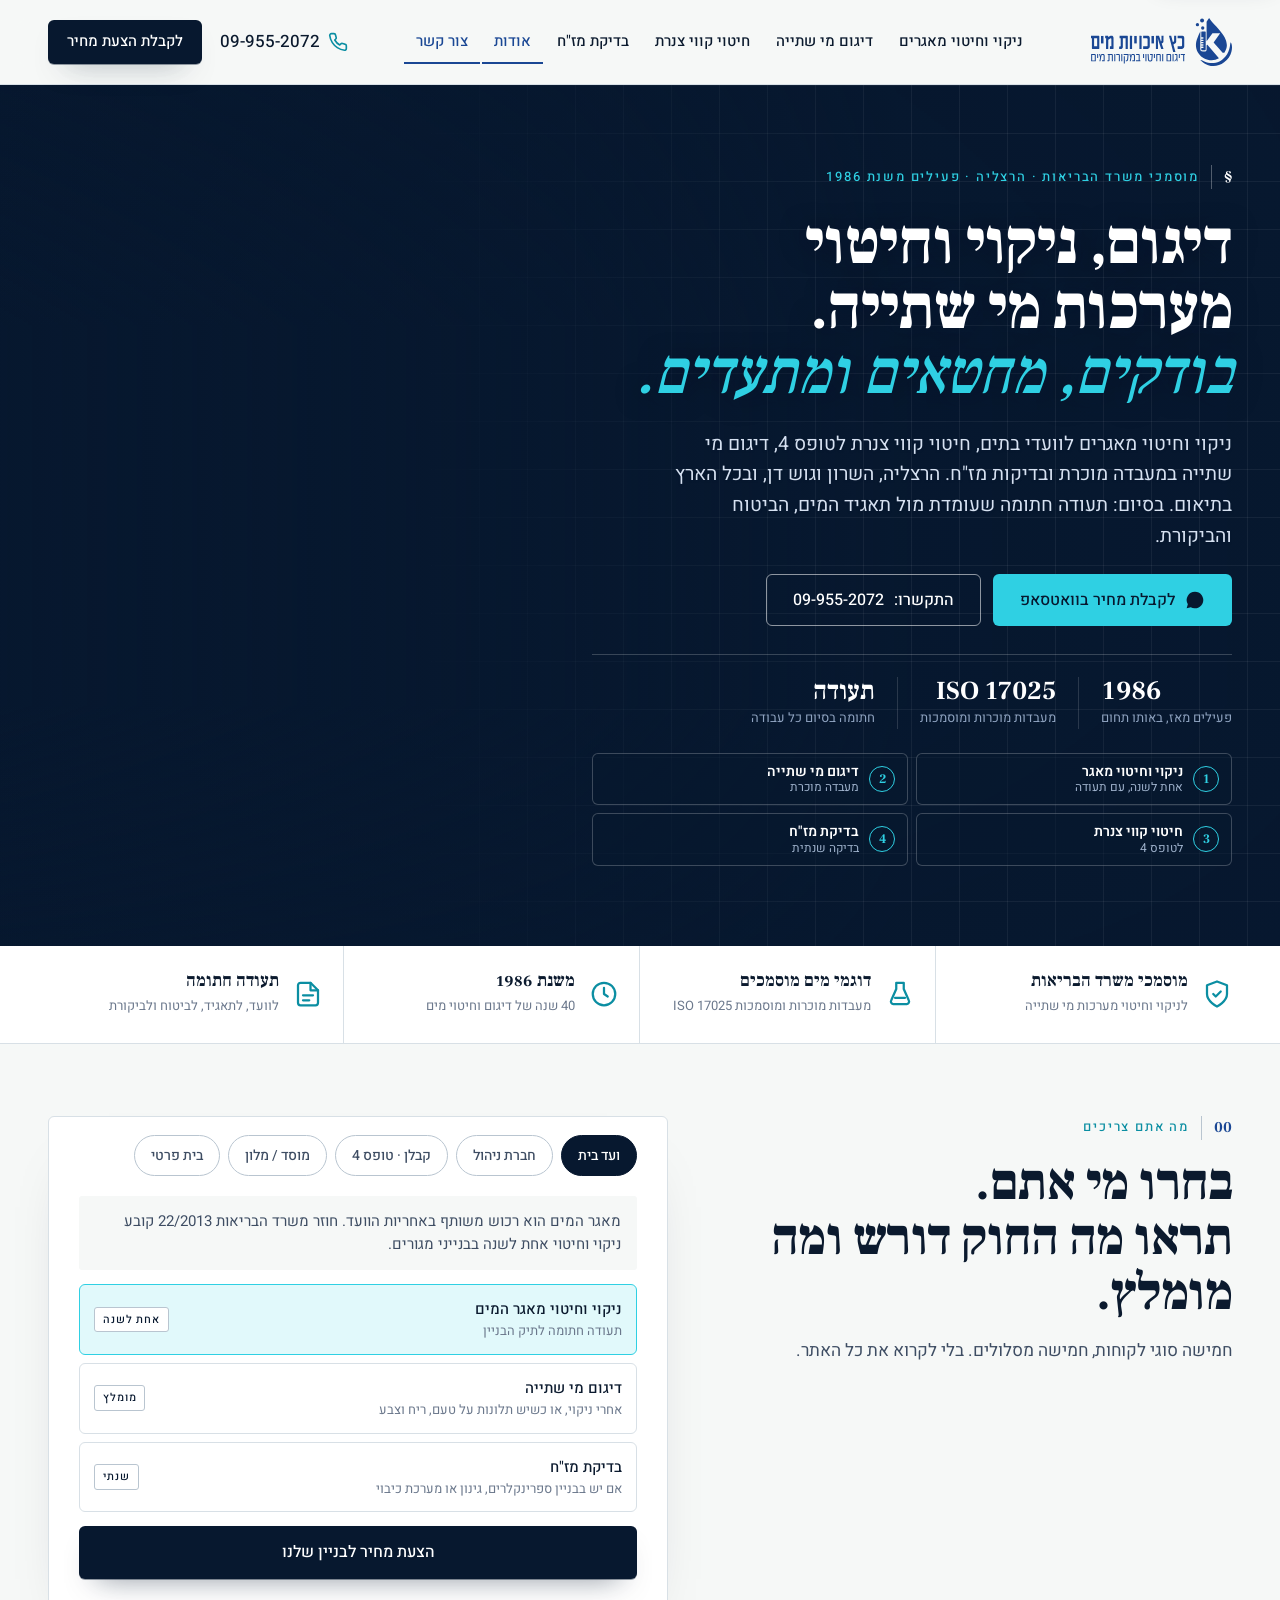
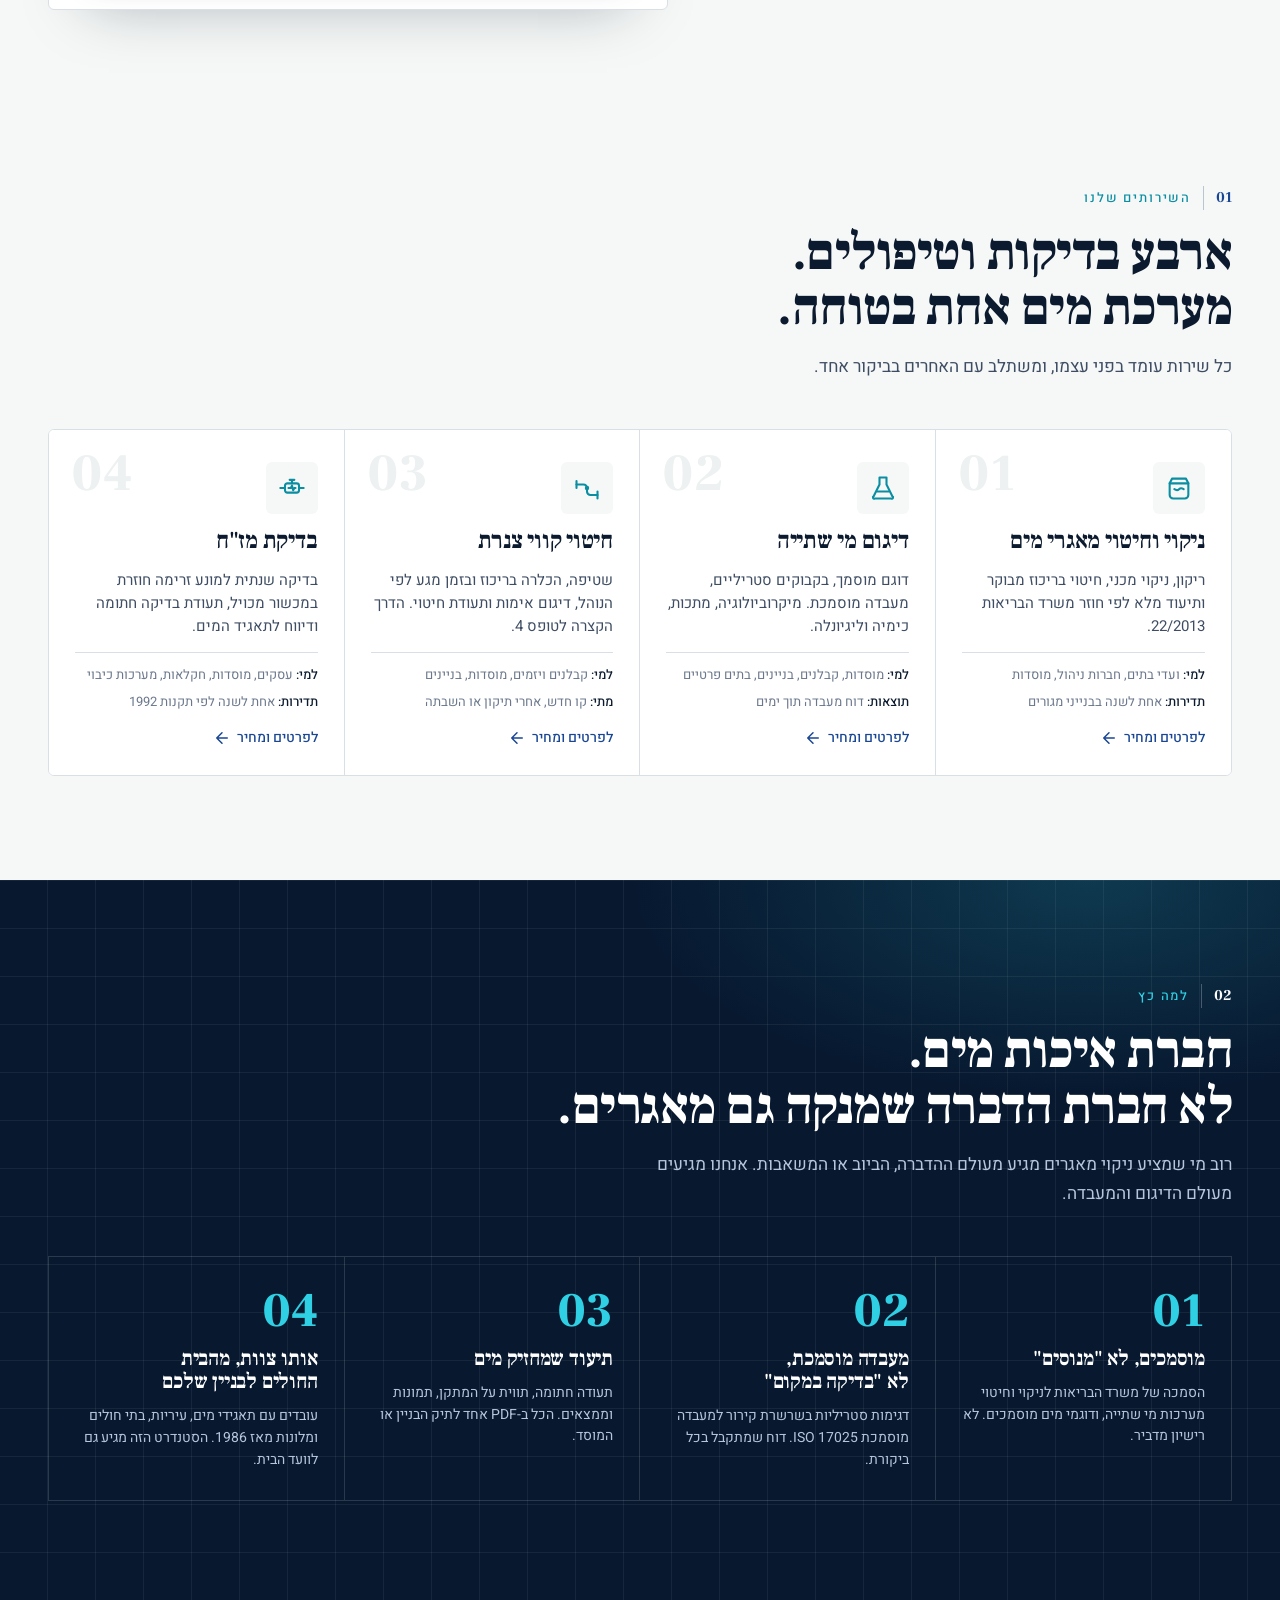
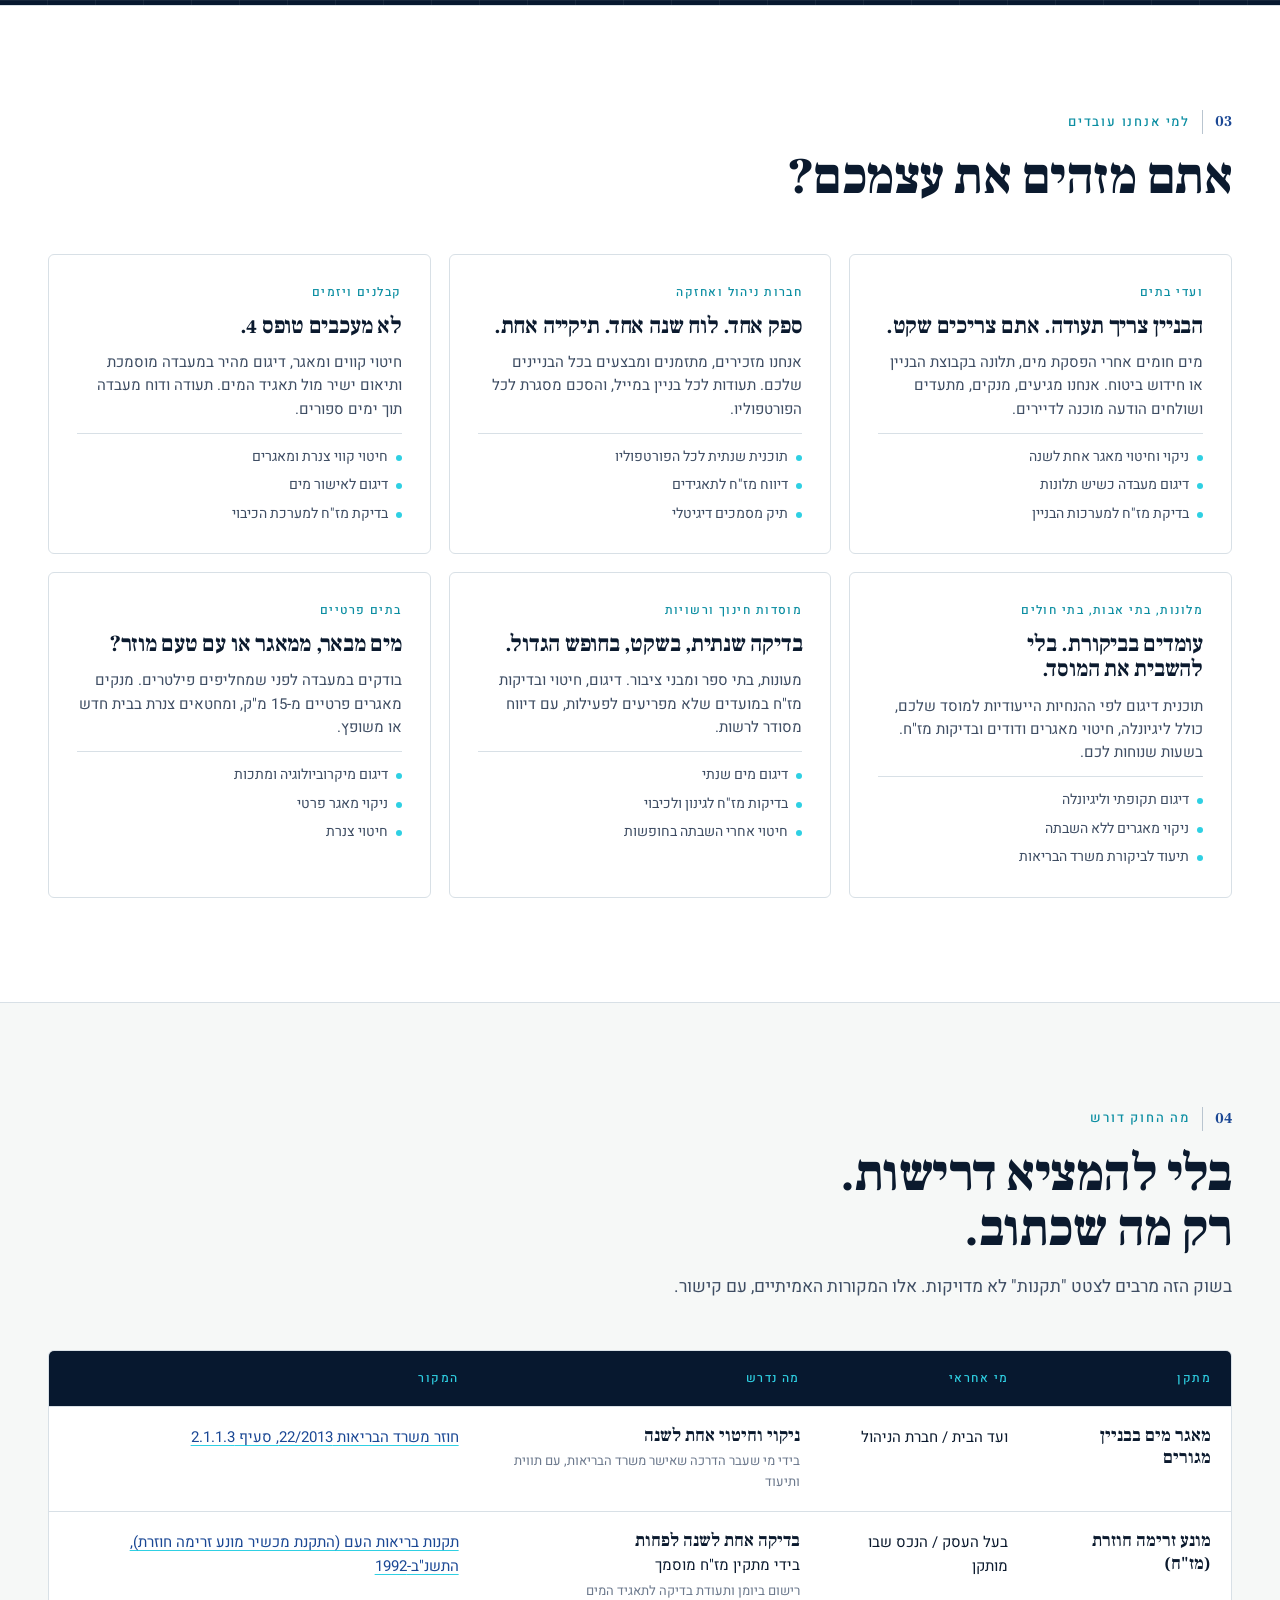
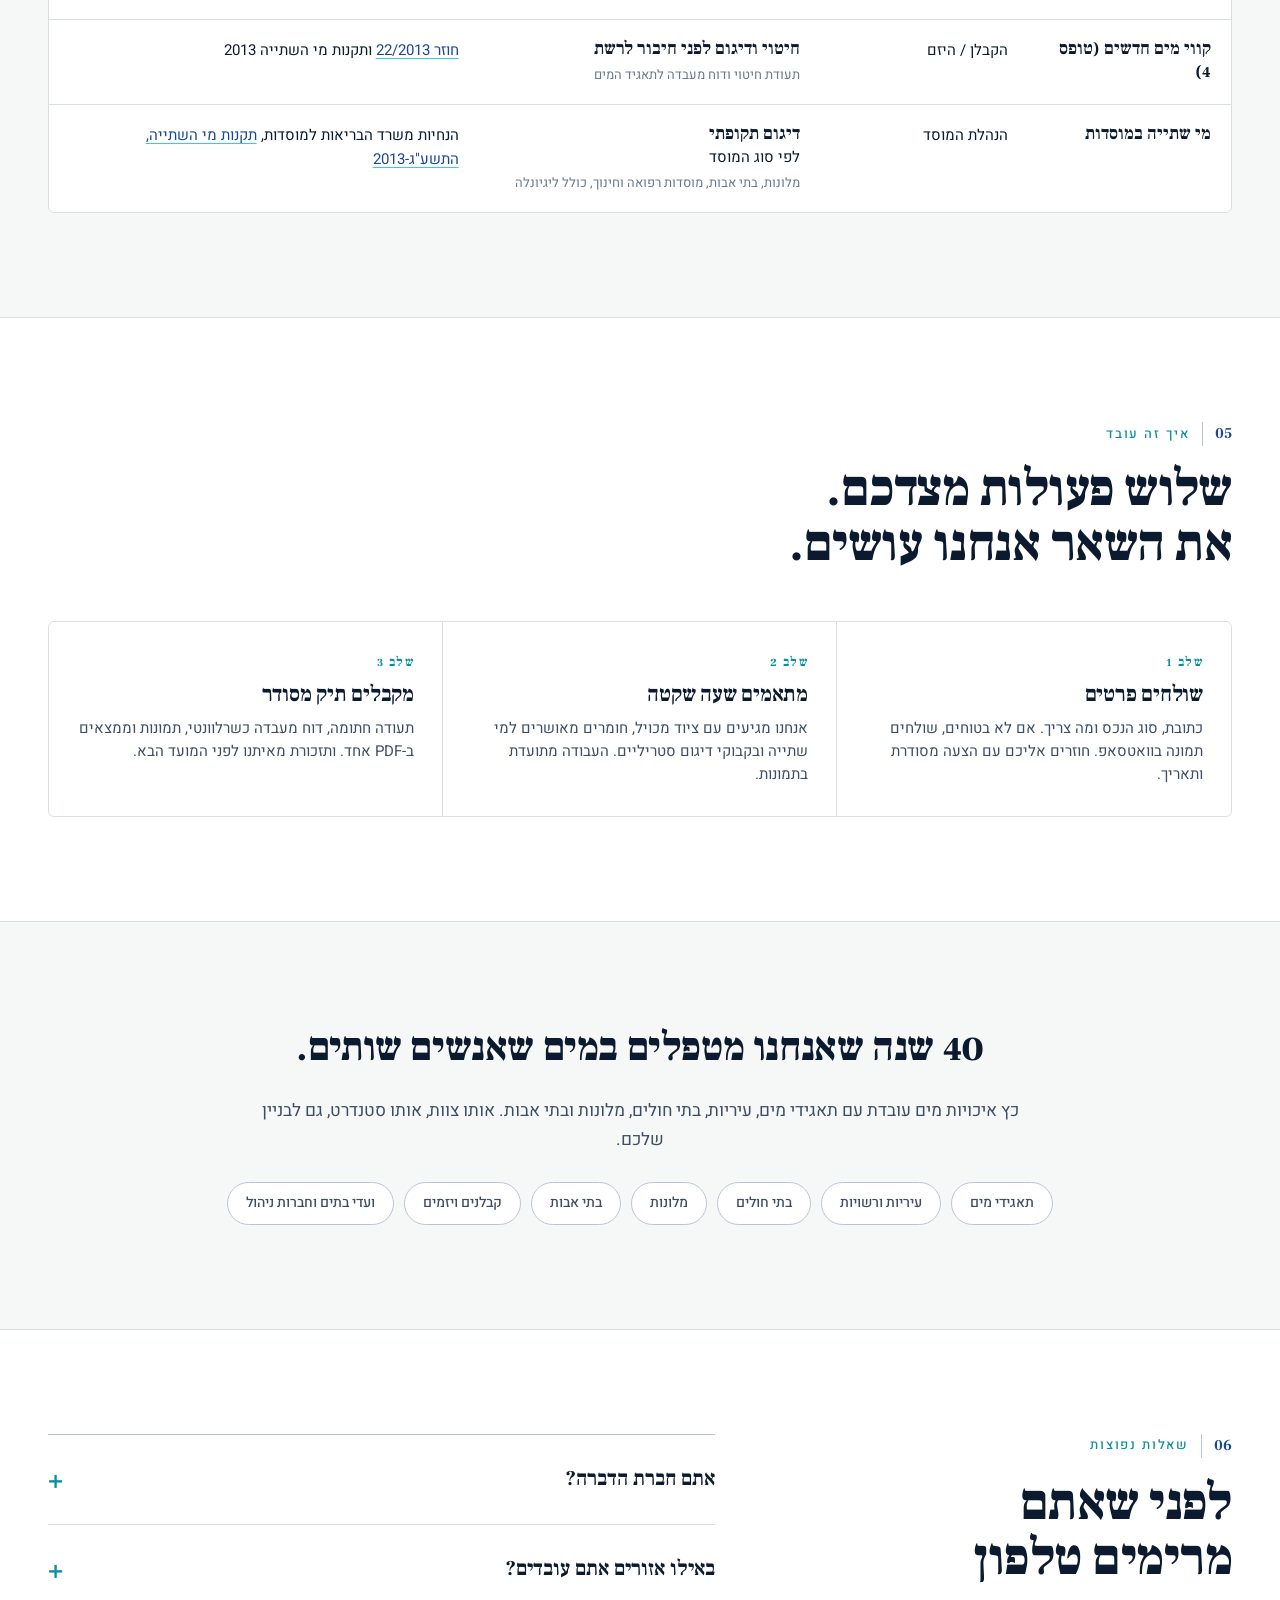
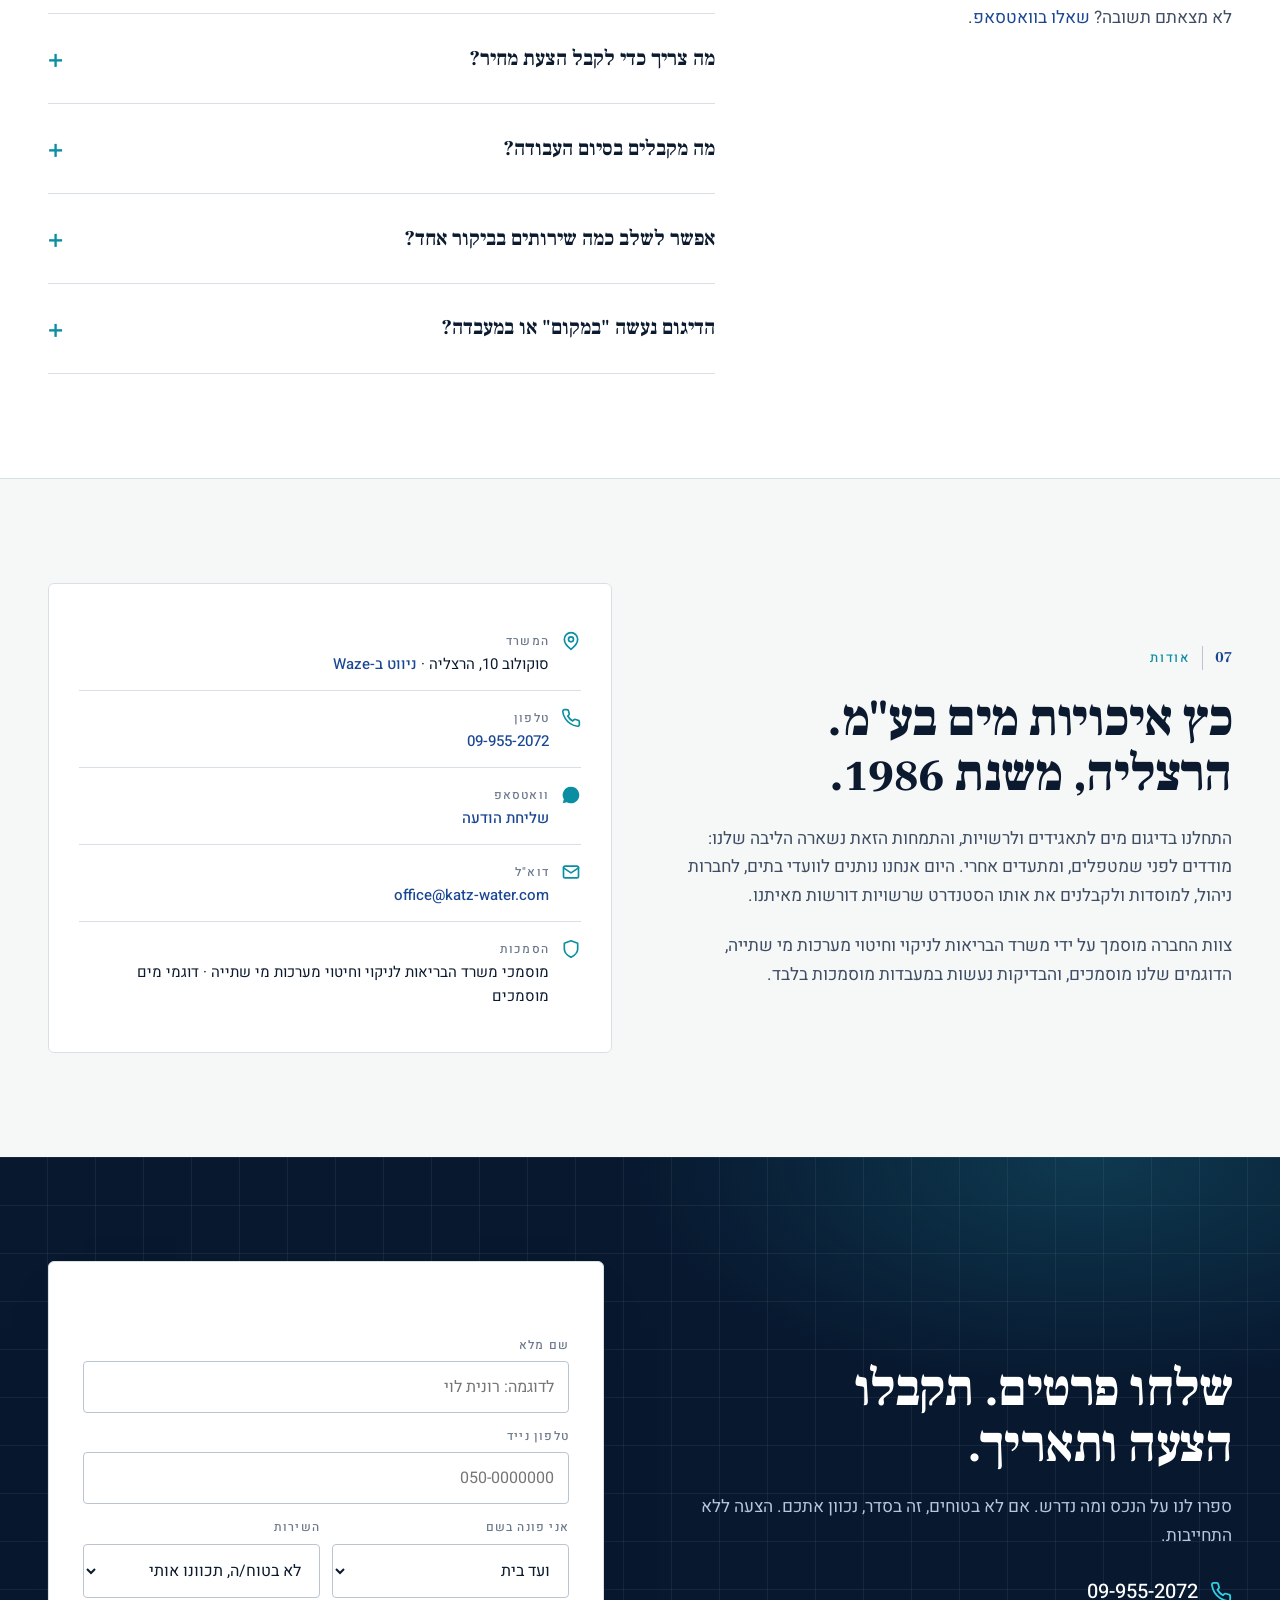
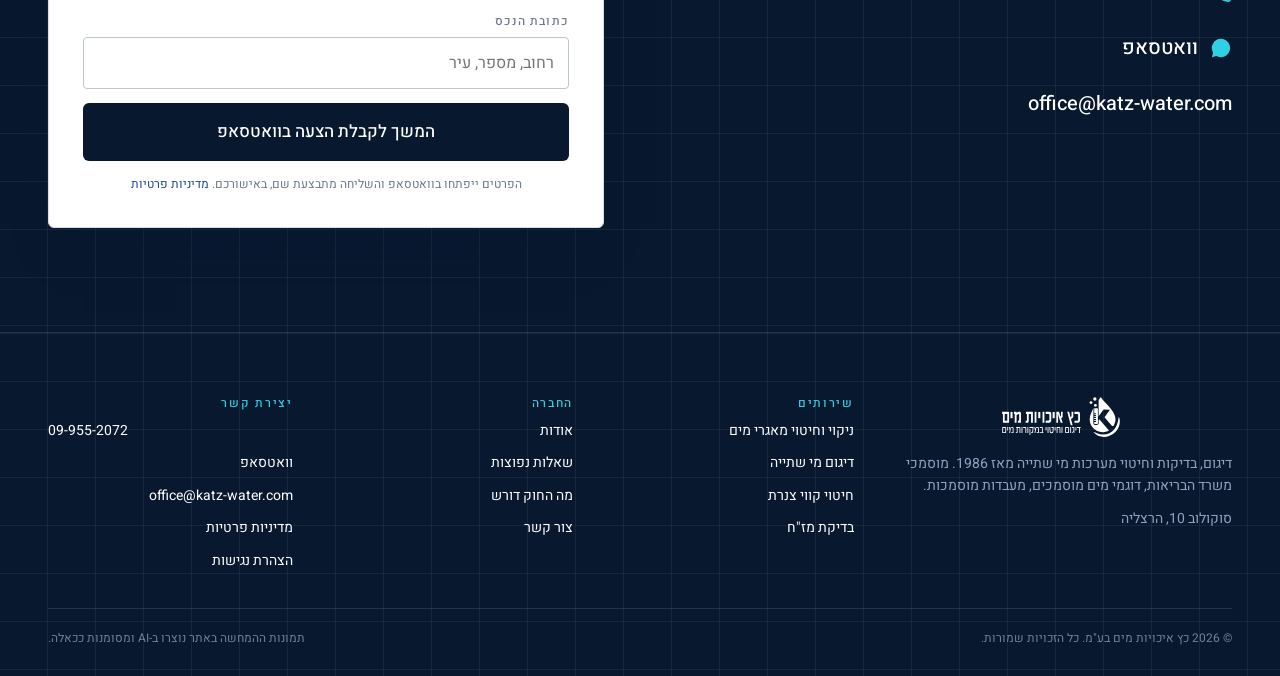
==== index.html @ aba28cda "Home hero: full-bleed rooftop tank-cleaning photo with the headline, CTAs and 4 service links over i" ====
<!doctype html>
<html lang="he" dir="rtl">
<head>
<meta charset="utf-8">
<meta name="viewport" content="width=device-width, initial-scale=1">
<title>כץ איכויות מים | דיגום מי שתייה, חיטוי מאגרים וצנרת, בדיקות מז"ח</title>
<meta name="description" content="כץ איכויות מים, הרצליה, משנת 1986: דיגום מי שתייה במעבדה מוסמכת, ניקוי וחיטוי מאגרי מים, חיטוי קווי צנרת לטופס 4 ובדיקות מז"ח. מוסמכי משרד הבריאות. תעודה חתומה בסיום. לקבלת הצעת מחיר.">
<link rel="canonical" href="https://nisimgil-oss.github.io/katz-magar-landing/">
<meta property="og:type" content="website">
<meta property="og:locale" content="he_IL">
<meta property="og:site_name" content="כץ איכויות מים">
<meta property="og:title" content="כץ איכויות מים | בודקים, מחטאים ומתעדים. משנת 1986">
<meta property="og:description" content="דיגום מי שתייה, ניקוי וחיטוי מאגרים, חיטוי קווי צנרת ובדיקות מז"ח לוועדי בתים, חברות ניהול, מוסדות וקבלנים. מוסמכי משרד הבריאות.">
<meta property="og:url" content="https://nisimgil-oss.github.io/katz-magar-landing/">
<meta property="og:image" content="https://nisimgil-oss.github.io/katz-magar-landing/assets/og-home.jpg">
<link rel="icon" href="assets/logo-v.svg" type="image/svg+xml">
<link rel="preconnect" href="https://fonts.googleapis.com">
<link rel="preconnect" href="https://fonts.gstatic.com" crossorigin>
<link href="https://fonts.googleapis.com/css2?family=Frank+Ruhl+Libre:wght@500;700;900&family=Heebo:wght@300;400;500;700&display=swap" rel="stylesheet">
<link rel="stylesheet" href="assets/site.css">
<script type="application/ld+json">
{
  "@context": "https://schema.org",
  "@graph": [
    {
      "@type": "ProfessionalService",
      "@id": "https://nisimgil-oss.github.io/katz-magar-landing/#business",
      "name": "כץ איכויות מים בע\"מ",
      "alternateName": "Katz Water Quality",
      "description": "דיגום מי שתייה, ניקוי וחיטוי מאגרי מים, חיטוי קווי צנרת ובדיקות מז\"ח. מוסמכי משרד הבריאות, פעילים משנת 1986.",
      "url": "https://nisimgil-oss.github.io/katz-magar-landing/",
      "logo": "https://nisimgil-oss.github.io/katz-magar-landing/assets/logo-v.svg",
      "image": "https://nisimgil-oss.github.io/katz-magar-landing/assets/reservoir.webp",
      "telephone": "+972-9-955-2072",
      "email": "office@katz-water.com",
      "foundingDate": "1986",
      "address": {"@type": "PostalAddress", "streetAddress": "סוקולוב 10", "addressLocality": "הרצליה", "addressCountry": "IL"},
      "areaServed": {"@type": "Country", "name": "Israel"},
      "sameAs": ["https://katz-water.com/"],
      "hasOfferCatalog": {
        "@type": "OfferCatalog",
        "name": "שירותי איכות מים",
        "itemListElement": [
          {"@type": "Offer", "itemOffered": {"@type": "Service", "name": "ניקוי וחיטוי מאגרי מים", "url": "https://nisimgil-oss.github.io/katz-magar-landing/nikui-magarim/"}},
          {"@type": "Offer", "itemOffered": {"@type": "Service", "name": "דיגום מי שתייה", "url": "https://nisimgil-oss.github.io/katz-magar-landing/digum-mei-shtiya/"}},
          {"@type": "Offer", "itemOffered": {"@type": "Service", "name": "חיטוי קווי צנרת", "url": "https://nisimgil-oss.github.io/katz-magar-landing/hitui-tzaneret/"}},
          {"@type": "Offer", "itemOffered": {"@type": "Service", "name": "בדיקת מז\"ח", "url": "https://nisimgil-oss.github.io/katz-magar-landing/mazach/"}}
        ]
      }
    },
    {
      "@type": "WebSite",
      "url": "https://nisimgil-oss.github.io/katz-magar-landing/",
      "name": "כץ איכויות מים",
      "inLanguage": "he"
    },
    {
      "@type": "FAQPage",
      "mainEntity": [
        {"@type": "Question", "name": "אתם חברת הדברה?", "acceptedAnswer": {"@type": "Answer", "text": "לא. כץ איכויות מים היא חברת איכות מים: דוגמי מים מוסמכים, מוסמכי משרד הבריאות לניקוי וחיטוי מערכות מי שתייה, ועבודה מול מעבדות מוסמכות. זה כל מה שאנחנו עושים מאז 1986."}},
        {"@type": "Question", "name": "באילו אזורים אתם עובדים?", "acceptedAnswer": {"@type": "Answer", "text": "המשרד בהרצליה והצוותים מגיעים לכל הארץ. בניינים ומוסדות באזור השרון, תל אביב והמרכז מקבלים בדרך כלל מועד קרוב יותר."}},
        {"@type": "Question", "name": "מה מקבלים בסיום העבודה?", "acceptedAnswer": {"@type": "Answer", "text": "תעודת ביצוע חתומה, דוח מעבדה מוסמכת כאשר בוצע דיגום, תמונות או תיעוד שטח לפי השירות, ותזכורת למועד הבא. המסמכים נשלחים ב-PDF למייל."}},
        {"@type": "Question", "name": "אפשר לשלב כמה שירותים בביקור אחד?", "acceptedAnswer": {"@type": "Answer", "text": "כן, וזה גם חוסך זמן ותיאומים. לדוגמה: ניקוי מאגר, בדיקת מז\"ח ודיגום מים לבניין באותו יום, או חיטוי קווים ודיגום לטופס 4 בביקור אחד."}}
      ]
    }
  ]
}
</script>
</head>
<body>
<a class="skip-link" href="#main">דילוג לתוכן</a>

<header class="nav">
  <div class="wrap">
    <a class="logo" href="./" aria-label="כץ איכויות מים – דף הבית"><img src="assets/logo-h.svg" alt="כץ איכויות מים" width="210" height="71"></a>
    <nav class="menu" id="menu" aria-label="ניווט ראשי">
      <a href="nikui-magarim/">ניקוי וחיטוי מאגרים</a>
      <a href="digum-mei-shtiya/">דיגום מי שתייה</a>
      <a href="hitui-tzaneret/">חיטוי קווי צנרת</a>
      <a href="mazach/">בדיקת מז"ח</a>
      <a href="#about">אודות</a>
      <a href="#contact">צור קשר</a>
      <div class="menu-cta"><a class="btn btn-primary" href="#lead">לקבלת הצעת מחיר</a></div>
    </nav>
    <div class="actions">
      <a class="phone" aria-label="התקשרו לכץ איכויות מים" href="tel:+97299552072" data-track="click_call" data-label="nav"><svg aria-hidden="true" viewBox="0 0 24 24" fill="none" stroke="currentColor" stroke-width="2" stroke-linecap="round" stroke-linejoin="round"><path d="M22 16.9v3a2 2 0 0 1-2.2 2 19.8 19.8 0 0 1-8.6-3.1 19.5 19.5 0 0 1-6-6A19.8 19.8 0 0 1 2.1 4.2 2 2 0 0 1 4.1 2h3a2 2 0 0 1 2 1.7c.1.9.4 1.8.7 2.6a2 2 0 0 1-.5 2.1L8.1 9.6a16 16 0 0 0 6 6l1.3-1.3a2 2 0 0 1 2.1-.4c.8.3 1.7.5 2.6.7a2 2 0 0 1 1.9 2z"/></svg><span class="num" data-phone>09-955-2072</span></a>
      <a class="btn btn-primary" href="#lead">לקבלת הצעת מחיר</a>
      <button class="burger" type="button" aria-controls="menu" aria-expanded="false" aria-label="פתיחת תפריט"><svg class="bars" aria-hidden="true" viewBox="0 0 24 24" fill="none" stroke="currentColor" stroke-width="2" stroke-linecap="round"><path d="M4 7h16M4 12h16M4 17h16"/></svg><svg class="x" aria-hidden="true" viewBox="0 0 24 24" fill="none" stroke="currentColor" stroke-width="2" stroke-linecap="round"><path d="M6 6l12 12M18 6L6 18"/></svg></button>
    </div>
  </div>
</header>

<main id="main" tabindex="-1">

<section class="hero hero-home hero-dark hero-roof" id="top">
  <picture class="hero-bg">
    <source media="(max-width:820px)" srcset="assets/hero-roof-800.webp 800w, assets/hero-roof-1200.webp 1200w" sizes="100vw">
    <img src="assets/hero-roof-1600.webp" srcset="assets/hero-roof-1200.webp 1200w, assets/hero-roof-1600.webp 1600w" sizes="100vw" width="1600" height="900" alt="עובד של כץ איכויות מים מנקה מאגר מי שתייה על גג בניין מגורים" fetchpriority="high" decoding="async">
  </picture>
  <div class="wrap">
    <div class="stack hero-copy" style="gap:22px">
      <div class="eyebrow" id="heroEyebrow">מוסמכי משרד הבריאות · הרצליה · פעילים משנת 1986</div>
      <h1 id="heroTitle">דיגום, ניקוי וחיטוי<br>מערכות מי שתייה.<br><span class="accent">בודקים, מחטאים ומתעדים.</span></h1>
      <p class="sub" id="heroSub">ניקוי וחיטוי מאגרים לוועדי בתים, חיטוי קווי צנרת לטופס 4, דיגום מי שתייה במעבדה מוכרת ובדיקות מז"ח. הרצליה, השרון וגוש דן, ובכל הארץ בתיאום. בסיום: תעודה חתומה שעומדת מול תאגיד המים, הביטוח והביקורת.</p>
      <div class="ctas">
        <a class="btn btn-primary" href="https://wa.me/972584219429?text=%D7%A9%D7%9C%D7%95%D7%9D%2C%20%D7%90%D7%A0%D7%99%20%D7%9E%D7%A2%D7%95%D7%A0%D7%99%D7%99%D7%9F%2F%D7%AA%20%D7%91%D7%94%D7%A6%D7%A2%D7%AA%20%D7%9E%D7%97%D7%99%D7%A8%20%D7%9E%D7%9B%D7%A5%20%D7%90%D7%99%D7%9B%D7%95%D7%99%D7%95%D7%AA%20%D7%9E%D7%99%D7%9D" target="_blank" rel="noopener" data-track="click_whatsapp" data-label="hero"><svg aria-hidden="true" viewBox="0 0 24 24" fill="currentColor"><path d="M12 2a10 10 0 0 0-8.6 15.1L2 22l5-1.3A10 10 0 1 0 12 2zm4.5 12.1c-.2-.1-1.5-.7-1.7-.8s-.4-.1-.6.1-.6.8-.8 1-.3.2-.5.1a6.7 6.7 0 0 1-3.3-2.9c-.3-.4.2-.4.7-1.3.1-.2 0-.3 0-.4l-.8-1.8c-.2-.5-.4-.4-.6-.4h-.5a1 1 0 0 0-.7.3 3 3 0 0 0-.9 2.2 5.2 5.2 0 0 0 1.1 2.8 12 12 0 0 0 4.6 4c1.7.7 2.3.8 3.2.7a2.7 2.7 0 0 0 1.8-1.3 2.2 2.2 0 0 0 .2-1.3c-.1-.1-.3-.2-.5-.3z"/></svg>לקבלת מחיר בוואטסאפ</a>
        <a class="btn btn-outline" href="tel:+97299552072" data-track="click_call" data-label="hero">התקשרו: <span class="num" data-phone>09-955-2072</span></a>
      </div>
      <div class="hero-stats" aria-label="בקצרה">
        <div><b class="num">1986</b><span>פעילים מאז, באותו תחום</span></div>
        <div><b>ISO 17025</b><span>מעבדות מוכרות ומוסמכות</span></div>
        <div><b>תעודה</b><span>חתומה בסיום כל עבודה</span></div>
      </div>
      <nav class="hero-svcs" aria-label="השירותים שלנו">
        <a href="nikui-magarim/"><b>1</b><span>ניקוי וחיטוי מאגר<small>אחת לשנה, עם תעודה</small></span></a>
        <a href="digum-mei-shtiya/"><b>2</b><span>דיגום מי שתייה<small>מעבדה מוכרת</small></span></a>
        <a href="hitui-tzaneret/"><b>3</b><span>חיטוי קווי צנרת<small>לטופס 4</small></span></a>
        <a href="mazach/"><b>4</b><span>בדיקת מז"ח<small>בדיקה שנתית</small></span></a>
      </nav>
    </div>
  </div>
</section>

<div class="trust">
  <div class="wrap">
    <div class="item"><svg aria-hidden="true" viewBox="0 0 24 24" fill="none" stroke="currentColor" stroke-width="1.8" stroke-linecap="round" stroke-linejoin="round"><path d="M12 22s8-4 8-10V5l-8-3-8 3v7c0 6 8 10 8 10z"/><path d="M9 12l2 2 4-4"/></svg><div><b>מוסמכי משרד הבריאות</b><span>לניקוי וחיטוי מערכות מי שתייה</span></div></div>
    <div class="item"><svg aria-hidden="true" viewBox="0 0 24 24" fill="none" stroke="currentColor" stroke-width="1.8" stroke-linecap="round" stroke-linejoin="round"><path d="M9 3h6v5l4 9a2 2 0 0 1-2 3H7a2 2 0 0 1-2-3l4-9z"/><path d="M8 15h8"/></svg><div><b>דוגמי מים מוסמכים</b><span>מעבדות מוכרות ומוסמכות ISO 17025</span></div></div>
    <div class="item"><svg aria-hidden="true" viewBox="0 0 24 24" fill="none" stroke="currentColor" stroke-width="1.8" stroke-linecap="round" stroke-linejoin="round"><circle cx="12" cy="12" r="9"/><path d="M12 7v5l3 2"/></svg><div><b>משנת 1986</b><span>40 שנה של דיגום וחיטוי מים</span></div></div>
    <div class="item"><svg aria-hidden="true" viewBox="0 0 24 24" fill="none" stroke="currentColor" stroke-width="1.8" stroke-linecap="round" stroke-linejoin="round"><path d="M14 3H6a2 2 0 0 0-2 2v14a2 2 0 0 0 2 2h12a2 2 0 0 0 2-2V9z"/><path d="M14 3v6h6M8 13h8M8 17h5"/></svg><div><b>תעודה חתומה</b><span>לוועד, לתאגיד, לביטוח ולביקורת</span></div></div>
  </div>
</div>

<section class="chooser-section" id="chooser" aria-labelledby="chooser-title">
  <div class="wrap">
    <div class="sec-head">
      <div class="eyebrow">מה אתם צריכים</div>
      <h2 class="h2" id="chooser-title">בחרו מי אתם.<br>תראו מה החוק דורש ומה מומלץ.</h2>
      <p class="lead">חמישה סוגי לקוחות, חמישה מסלולים. בלי לקרוא את כל האתר.</p>
    </div>
    <div class="chooser" data-chooser>
            <div class="chooser-tabs" role="tablist" aria-label="סוג לקוח">
        <button type="button" role="tab" data-chooser-tab="vaad" aria-selected="true">ועד בית</button>
        <button type="button" role="tab" data-chooser-tab="nihul" aria-selected="false" tabindex="-1">חברת ניהול</button>
        <button type="button" role="tab" data-chooser-tab="tofes4" aria-selected="false" tabindex="-1">קבלן · טופס 4</button>
        <button type="button" role="tab" data-chooser-tab="mosad" aria-selected="false" tabindex="-1">מוסד / מלון</button>
        <button type="button" role="tab" data-chooser-tab="prati" aria-selected="false" tabindex="-1">בית פרטי</button>
      </div>

      <div class="chooser-panel" role="tabpanel" data-chooser-panel="vaad">
        <p class="why">מאגר המים הוא רכוש משותף באחריות הוועד. חוזר משרד הבריאות 22/2013 קובע ניקוי וחיטוי אחת לשנה בבנייני מגורים.</p>
        <div class="chooser-list">
          <a class="must" href="nikui-magarim/"><span>ניקוי וחיטוי מאגר המים<small>תעודה חתומה לתיק הבניין</small></span><span class="tag">אחת לשנה</span></a>
          <a href="digum-mei-shtiya/"><span>דיגום מי שתייה<small>אחרי ניקוי, או כשיש תלונות על טעם, ריח וצבע</small></span><span class="tag">מומלץ</span></a>
          <a href="mazach/"><span>בדיקת מז"ח<small>אם יש בבניין ספרינקלרים, גינון או מערכת כיבוי</small></span><span class="tag">שנתי</span></a>
        </div>
        <a class="btn btn-primary" href="#lead">הצעת מחיר לבניין שלנו</a>
      </div>

      <div class="chooser-panel" role="tabpanel" data-chooser-panel="nihul" hidden>
        <p class="why">ספק אחד לכל הפורטפוליו: לוח שנתי, תעודות מסודרות לכל בניין והסכם מסגרת לכל הפורטפוליו.</p>
        <div class="chooser-list">
          <a class="must" href="nikui-magarim/"><span>ניקוי וחיטוי מאגרים<small>לכל הבניינים, בתזמון אחד</small></span><span class="tag">אחת לשנה</span></a>
          <a class="must" href="mazach/"><span>בדיקות מז"ח שנתיות<small>כולל דיווח לתאגיד המים</small></span><span class="tag">שנתי</span></a>
          <a href="digum-mei-shtiya/"><span>דיגום מי שתייה<small>תוכנית דיגום שנתית לבניינים ומבנים מסחריים</small></span><span class="tag">מומלץ</span></a>
        </div>
        <a class="btn btn-primary" href="#lead">הצעה לכל הבניינים שלנו</a>
      </div>

      <div class="chooser-panel" role="tabpanel" data-chooser-panel="tofes4" hidden>
        <p class="why">תאגיד המים לא מחבר בניין חדש בלי תעודת חיטוי ודוח מעבדה. אנחנו עושים את שניהם ומתאמים מול התאגיד.</p>
        <div class="chooser-list">
          <a class="must" href="hitui-tzaneret/"><span>חיטוי קווי צנרת לטופס 4<small>הכלרה, שטיפה ותעודת חיטוי</small></span><span class="tag">חובה</span></a>
          <a class="must" href="digum-mei-shtiya/"><span>דיגום מי שתייה למעבדה<small>דוגם מוסמך, תוצאות תוך ימים</small></span><span class="tag">חובה</span></a>
          <a href="nikui-magarim/"><span>חיטוי מאגר חדש<small>לפני מילוי ראשון</small></span><span class="tag">אם יש מאגר</span></a>
          <a href="mazach/"><span>בדיקת מז"ח למערכת הכיבוי<small>תעודה לתיק המסירה</small></span><span class="tag">אם מותקן</span></a>
        </div>
        <a class="btn btn-primary" href="#lead">לתיאום מהיר לפרויקט</a>
      </div>

      <div class="chooser-panel" role="tabpanel" data-chooser-panel="mosad" hidden>
        <p class="why">מלונות, בתי אבות, בתי חולים ומוסדות חינוך נבדקים על ידי משרד הבריאות. תיעוד מסודר הוא ההגנה שלכם.</p>
        <div class="chooser-list">
          <a class="must" href="digum-mei-shtiya/"><span>דיגום מי שתייה וליגיונלה<small>תוכנית דיגום לפי הנחיות המוסד</small></span><span class="tag">תקופתי</span></a>
          <a class="must" href="nikui-magarim/"><span>ניקוי וחיטוי מאגרים ודודים<small>ללא השבתת הפעילות</small></span><span class="tag">שנתי</span></a>
          <a class="must" href="mazach/"><span>בדיקת מז"ח<small>חובה שנתית לפי תקנות 1992</small></span><span class="tag">שנתי</span></a>
          <a href="hitui-tzaneret/"><span>חיטוי מערכות מים<small>אחרי שיפוץ, השבתה או חריגה</small></span><span class="tag">לפי צורך</span></a>
        </div>
        <a class="btn btn-primary" href="#lead">לתיאום פגישה עם אחראי המים</a>
      </div>

      <div class="chooser-panel" role="tabpanel" data-chooser-panel="prati" hidden>
        <p class="why">מאגר פרטי, באר, מערכת סינון או טעם מוזר במים? בודקים במעבדה לפני שמנחשים.</p>
        <div class="chooser-list">
          <a class="must" href="digum-mei-shtiya/"><span>דיגום מי שתייה<small>מיקרוביולוגיה, מתכות וכימיה לפי הצורך</small></span><span class="tag">מומלץ</span></a>
          <a href="nikui-magarim/"><span>ניקוי וחיטוי מאגר פרטי<small>מאגרים מ-15 מ"ק ומעלה</small></span><span class="tag">שנתי</span></a>
          <a href="hitui-tzaneret/"><span>חיטוי צנרת הבית<small>אחרי שיפוץ או בית חדש</small></span><span class="tag">לפי צורך</span></a>
        </div>
        <a class="btn btn-primary" href="#lead">לקבלת הצעה לבית שלנו</a>
      </div>
    </div>
  </div>
</section>

<section class="section" id="services" aria-labelledby="services-title">
  <div class="wrap">
    <div class="sec-head">
      <div class="eyebrow">השירותים שלנו</div>
      <h2 class="h2" id="services-title">ארבע בדיקות וטיפולים.<br>מערכת מים אחת בטוחה.</h2>
      <p class="lead">כל שירות עומד בפני עצמו, ומשתלב עם האחרים בביקור אחד.</p>
    </div>
    <div class="services-grid">
      <a class="svc" href="nikui-magarim/">
        <span class="ic"><svg aria-hidden="true" viewBox="0 0 24 24" fill="none" stroke="currentColor" stroke-width="1.8" stroke-linecap="round" stroke-linejoin="round"><path d="M4 8h16v10a3 3 0 0 1-3 3H7a3 3 0 0 1-3-3z"/><path d="M4 8l2-4h12l2 4"/><path d="M8 13c1.5 1 3 1 4 0s2.5-1 4 0"/></svg></span>
        <h3>ניקוי וחיטוי מאגרי מים</h3>
        <p>ריקון, ניקוי מכני, חיטוי בריכוז מבוקר ותיעוד מלא לפי חוזר משרד הבריאות 22/2013.</p>
        <div class="meta"><span><b>למי:</b> ועדי בתים, חברות ניהול, מוסדות</span><span><b>תדירות:</b> אחת לשנה בבנייני מגורים</span></div>
        <span class="more">לפרטים ומחיר <svg aria-hidden="true" viewBox="0 0 24 24" fill="none" stroke="currentColor" stroke-width="2" stroke-linecap="round" stroke-linejoin="round"><path d="M5 12h14M12 5l7 7-7 7"/></svg></span>
      </a>
      <a class="svc" href="digum-mei-shtiya/">
        <span class="ic"><svg aria-hidden="true" viewBox="0 0 24 24" fill="none" stroke="currentColor" stroke-width="1.8" stroke-linecap="round" stroke-linejoin="round"><path d="M9 3h6v6l5 10a1 1 0 0 1-1 2H5a1 1 0 0 1-1-2L9 9z"/><path d="M7 15h10"/></svg></span>
        <h3>דיגום מי שתייה</h3>
        <p>דוגם מוסמך, בקבוקים סטריליים, מעבדה מוסמכת. מיקרוביולוגיה, מתכות, כימיה וליגיונלה.</p>
        <div class="meta"><span><b>למי:</b> מוסדות, קבלנים, בניינים, בתים פרטיים</span><span><b>תוצאות:</b> דוח מעבדה תוך ימים</span></div>
        <span class="more">לפרטים ומחיר <svg aria-hidden="true" viewBox="0 0 24 24" fill="none" stroke="currentColor" stroke-width="2" stroke-linecap="round" stroke-linejoin="round"><path d="M5 12h14M12 5l7 7-7 7"/></svg></span>
      </a>
      <a class="svc" href="hitui-tzaneret/">
        <span class="ic"><svg aria-hidden="true" viewBox="0 0 24 24" fill="none" stroke="currentColor" stroke-width="1.8" stroke-linecap="round" stroke-linejoin="round"><path d="M3 9h6a3 3 0 0 1 3 3v3a3 3 0 0 0 3 3h6"/><path d="M3 6v6M21 15v6"/><circle cx="12" cy="12" r="1"/></svg></span>
        <h3>חיטוי קווי צנרת</h3>
        <p>שטיפה, הכלרה בריכוז ובזמן מגע לפי הנוהל, דיגום אימות ותעודת חיטוי. הדרך הקצרה לטופס 4.</p>
        <div class="meta"><span><b>למי:</b> קבלנים ויזמים, מוסדות, בניינים</span><span><b>מתי:</b> קו חדש, אחרי תיקון או השבתה</span></div>
        <span class="more">לפרטים ומחיר <svg aria-hidden="true" viewBox="0 0 24 24" fill="none" stroke="currentColor" stroke-width="2" stroke-linecap="round" stroke-linejoin="round"><path d="M5 12h14M12 5l7 7-7 7"/></svg></span>
      </a>
      <a class="svc" href="mazach/">
        <span class="ic"><svg aria-hidden="true" viewBox="0 0 24 24" fill="none" stroke="currentColor" stroke-width="1.8" stroke-linecap="round" stroke-linejoin="round"><path d="M2 12h4M18 12h4"/><rect x="6" y="8" width="12" height="8" rx="2"/><path d="M12 8V5M10 5h4"/><path d="M9 12h2l1-2 1 4 1-2h1"/></svg></span>
        <h3>בדיקת מז"ח</h3>
        <p>בדיקה שנתית למונע זרימה חוזרת במכשור מכויל, תעודת בדיקה חתומה ודיווח לתאגיד המים.</p>
        <div class="meta"><span><b>למי:</b> עסקים, מוסדות, חקלאות, מערכות כיבוי</span><span><b>תדירות:</b> אחת לשנה לפי תקנות 1992</span></div>
        <span class="more">לפרטים ומחיר <svg aria-hidden="true" viewBox="0 0 24 24" fill="none" stroke="currentColor" stroke-width="2" stroke-linecap="round" stroke-linejoin="round"><path d="M5 12h14M12 5l7 7-7 7"/></svg></span>
      </a>
    </div>
  </div>
</section>

<section class="section section-blue" id="why" aria-labelledby="why-title">
  <div class="wrap">
    <div class="sec-head">
      <div class="eyebrow">למה כץ</div>
      <h2 class="h2" id="why-title">חברת איכות מים.<br>לא חברת הדברה שמנקה גם מאגרים.</h2>
      <p class="lead">רוב מי שמציע ניקוי מאגרים מגיע מעולם ההדברה, הביוב או המשאבות. אנחנו מגיעים מעולם הדיגום והמעבדה.</p>
    </div>
    <div class="why-grid">
      <div class="why"><span class="n">01</span><h3>מוסמכים, לא "מנוסים"</h3><p>הסמכה של משרד הבריאות לניקוי וחיטוי מערכות מי שתייה, ודוגמי מים מוסמכים. לא רישיון מדביר.</p></div>
      <div class="why"><span class="n">02</span><h3>מעבדה מוסמכת, לא "בדיקה במקום"</h3><p>דגימות סטריליות בשרשרת קירור למעבדה מוסמכת ISO 17025. דוח שמתקבל בכל ביקורת.</p></div>
      <div class="why"><span class="n">03</span><h3>תיעוד שמחזיק מים</h3><p>תעודה חתומה, תווית על המתקן, תמונות וממצאים. הכל ב-PDF אחד לתיק הבניין או המוסד.</p></div>
      <div class="why"><span class="n">04</span><h3>אותו צוות, מהבית החולים לבניין שלכם</h3><p>עובדים עם תאגידי מים, עיריות, בתי חולים ומלונות מאז 1986. הסטנדרט הזה מגיע גם לוועד הבית.</p></div>
    </div>
  </div>
</section>

<section class="section section-tint" id="who" aria-labelledby="who-title">
  <div class="wrap">
    <div class="sec-head">
      <div class="eyebrow">למי אנחנו עובדים</div>
      <h2 class="h2" id="who-title">אתם מזהים את עצמכם?</h2>
    </div>
    <div class="segments">
      <div class="segment"><span class="kw">ועדי בתים</span><h3>הבניין צריך תעודה. אתם צריכים שקט.</h3><p>מים חומים אחרי הפסקת מים, תלונה בקבוצת הבניין או חידוש ביטוח. אנחנו מגיעים, מנקים, מתעדים ושולחים הודעה מוכנה לדיירים.</p><ul><li>ניקוי וחיטוי מאגר אחת לשנה</li><li>דיגום מעבדה כשיש תלונות</li><li>בדיקת מז"ח למערכות הבניין</li></ul></div>
      <div class="segment"><span class="kw">חברות ניהול ואחזקה</span><h3>ספק אחד. לוח שנה אחד. תיקייה אחת.</h3><p>אנחנו מזכירים, מתזמנים ומבצעים בכל הבניינים שלכם. תעודות לכל בניין במייל, והסכם מסגרת לכל הפורטפוליו.</p><ul><li>תוכנית שנתית לכל הפורטפוליו</li><li>דיווח מז"ח לתאגידים</li><li>תיק מסמכים דיגיטלי</li></ul></div>
      <div class="segment"><span class="kw">קבלנים ויזמים</span><h3>לא מעכבים טופס 4.</h3><p>חיטוי קווים ומאגר, דיגום מהיר במעבדה מוסמכת ותיאום ישיר מול תאגיד המים. תעודה ודוח מעבדה תוך ימים ספורים.</p><ul><li>חיטוי קווי צנרת ומאגרים</li><li>דיגום לאישור מים</li><li>בדיקת מז"ח למערכת הכיבוי</li></ul></div>
      <div class="segment"><span class="kw">מלונות, בתי אבות, בתי חולים</span><h3>עומדים בביקורת. בלי להשבית את המוסד.</h3><p>תוכנית דיגום לפי ההנחיות הייעודיות למוסד שלכם, כולל ליגיונלה, חיטוי מאגרים ודודים ובדיקות מז"ח. בשעות שנוחות לכם.</p><ul><li>דיגום תקופתי וליגיונלה</li><li>ניקוי מאגרים ללא השבתה</li><li>תיעוד לביקורת משרד הבריאות</li></ul></div>
      <div class="segment"><span class="kw">מוסדות חינוך ורשויות</span><h3>בדיקה שנתית, בשקט, בחופש הגדול.</h3><p>מעונות, בתי ספר ומבני ציבור. דיגום, חיטוי ובדיקות מז"ח במועדים שלא מפריעים לפעילות, עם דיווח מסודר לרשות.</p><ul><li>דיגום מים שנתי</li><li>בדיקות מז"ח לגינון ולכיבוי</li><li>חיטוי אחרי השבתה בחופשות</li></ul></div>
      <div class="segment"><span class="kw">בתים פרטיים</span><h3>מים מבאר, ממאגר או עם טעם מוזר?</h3><p>בודקים במעבדה לפני שמחליפים פילטרים. מנקים מאגרים פרטיים מ-15 מ"ק, ומחטאים צנרת בבית חדש או משופץ.</p><ul><li>דיגום מיקרוביולוגיה ומתכות</li><li>ניקוי מאגר פרטי</li><li>חיטוי צנרת</li></ul></div>
    </div>
  </div>
</section>

<section class="section" id="regulation" aria-labelledby="reg-title">
  <div class="wrap">
    <div class="sec-head">
      <div class="eyebrow">מה החוק דורש</div>
      <h2 class="h2" id="reg-title">בלי להמציא דרישות.<br>רק מה שכתוב.</h2>
      <p class="lead">בשוק הזה מרבים לצטט "תקנות" לא מדויקות. אלו המקורות האמיתיים, עם קישור.</p>
    </div>
    <div class="table-scroll">
    <table class="reg-table">
      <thead><tr><th scope="col">מתקן</th><th scope="col">מי אחראי</th><th scope="col">מה נדרש</th><th scope="col">המקור</th></tr></thead>
      <tbody>
        <tr><td><b>מאגר מים בבניין מגורים</b></td><td>ועד הבית / חברת הניהול</td><td><b>ניקוי וחיטוי אחת לשנה</b><small>בידי מי שעבר הדרכה שאישר משרד הבריאות, עם תווית ותיעוד</small></td><td><a href="https://www.gov.il/he/pages/bz22-2013" target="_blank" rel="noopener">חוזר משרד הבריאות 22/2013, סעיף 2.1.1.3</a></td></tr>
        <tr><td><b>מונע זרימה חוזרת (מז"ח)</b></td><td>בעל העסק / הנכס שבו מותקן</td><td><b>בדיקה אחת לשנה לפחות</b> בידי מתקין מז"ח מוסמך<small>רישום ביומן ותעודת בדיקה לתאגיד המים</small></td><td><a href="https://www.nevo.co.il/law_html/law01/p224_025.htm" target="_blank" rel="noopener">תקנות בריאות העם (התקנת מכשיר מונע זרימה חוזרת), התשנ"ב-1992</a></td></tr>
        <tr><td><b>קווי מים חדשים (טופס 4)</b></td><td>הקבלן / היזם</td><td><b>חיטוי ודיגום לפני חיבור לרשת</b><small>תעודת חיטוי ודוח מעבדה לתאגיד המים</small></td><td><a href="https://www.gov.il/he/pages/bz22-2013" target="_blank" rel="noopener">חוזר 22/2013</a> ותקנות מי השתייה 2013</td></tr>
        <tr><td><b>מי שתייה במוסדות</b></td><td>הנהלת המוסד</td><td><b>דיגום תקופתי</b> לפי סוג המוסד<small>מלונות, בתי אבות, מוסדות רפואה וחינוך, כולל ליגיונלה</small></td><td>הנחיות משרד הבריאות למוסדות, <a href="https://www.nevo.co.il/law_html/law00/125912.htm" target="_blank" rel="noopener">תקנות מי השתייה, התשע"ג-2013</a></td></tr>
      </tbody>
    </table>
    </div>
  </div>
</section>

<section class="section section-tint" id="process" aria-labelledby="process-title">
  <div class="wrap">
    <div class="sec-head">
      <div class="eyebrow">איך זה עובד</div>
      <h2 class="h2" id="process-title">שלוש פעולות מצדכם. את השאר אנחנו עושים.</h2>
    </div>
    <div class="steps">
      <div class="step"><span class="n">שלב 1</span><h3>שולחים פרטים</h3><p>כתובת, סוג הנכס ומה צריך. אם לא בטוחים, שולחים תמונה בוואטסאפ. חוזרים אליכם עם הצעה מסודרת ותאריך.</p></div>
      <div class="step"><span class="n">שלב 2</span><h3>מתאמים שעה שקטה</h3><p>אנחנו מגיעים עם ציוד מכויל, חומרים מאושרים למי שתייה ובקבוקי דיגום סטריליים. העבודה מתועדת בתמונות.</p></div>
      <div class="step"><span class="n">שלב 3</span><h3>מקבלים תיק מסודר</h3><p>תעודה חתומה, דוח מעבדה כשרלוונטי, תמונות וממצאים ב-PDF אחד. ותזכורת מאיתנו לפני המועד הבא.</p></div>
    </div>
  </div>
</section>

<section class="section" id="proof" aria-labelledby="proof-title">
  <div class="wrap proof">
    <h2 class="h2" id="proof-title">40 שנה שאנחנו מטפלים במים שאנשים שותים.</h2>
    <p class="lead" style="max-width:760px">כץ איכויות מים עובדת עם תאגידי מים, עיריות, בתי חולים, מלונות ובתי אבות. אותו צוות, אותו סטנדרט, גם לבניין שלכם.</p>
    <div class="chips"><span>תאגידי מים</span><span>עיריות ורשויות</span><span>בתי חולים</span><span>מלונות</span><span>בתי אבות</span><span>קבלנים ויזמים</span><span>ועדי בתים וחברות ניהול</span></div>
  </div>
</section>

<section class="section section-tint" id="faq" aria-labelledby="faq-title">
  <div class="wrap faq-grid">
    <div class="stack" style="gap:18px">
      <div class="eyebrow">שאלות נפוצות</div>
      <h2 class="h2" id="faq-title">לפני שאתם מרימים טלפון</h2>
      <p class="lead">לא מצאתם תשובה? <a href="https://wa.me/972584219429" target="_blank" rel="noopener" data-track="click_whatsapp" data-label="faq">שאלו בוואטסאפ</a>.</p>
    </div>
    <div class="faq">
      <details><summary>אתם חברת הדברה?</summary><div class="a">לא. כץ איכויות מים היא חברת איכות מים: דוגמי מים מוסמכים, מוסמכי משרד הבריאות לניקוי וחיטוי מערכות מי שתייה, ועבודה מול מעבדות מוסמכות. זה כל מה שאנחנו עושים מאז 1986.</div></details>
      <details><summary>באילו אזורים אתם עובדים?</summary><div class="a">המשרד בהרצליה והצוותים מגיעים לכל הארץ. בניינים ומוסדות באזור השרון, תל אביב והמרכז מקבלים בדרך כלל מועד קרוב יותר.</div></details>
      <details><summary>מה צריך כדי לקבל הצעת מחיר?</summary><div class="a">כתובת, סוג הנכס ומה נדרש. אם לא בטוחים, תמונה בוואטסאפ מספיקה. לפרויקטים גדולים או למספר בניינים נקבע סיור קצר לפני ההצעה.</div></details>
      <details><summary>מה מקבלים בסיום העבודה?</summary><div class="a">תעודת ביצוע חתומה, דוח מעבדה מוסמכת כאשר בוצע דיגום, תמונות או תיעוד שטח לפי השירות, ותזכורת למועד הבא. המסמכים נשלחים ב-PDF למייל.</div></details>
      <details><summary>אפשר לשלב כמה שירותים בביקור אחד?</summary><div class="a">כן, וזה גם חוסך זמן ותיאומים. לדוגמה: ניקוי מאגר, בדיקת מז"ח ודיגום מים לבניין באותו יום, או חיטוי קווים ודיגום לטופס 4 בביקור אחד.</div></details>
      <details><summary>הדיגום נעשה "במקום" או במעבדה?</summary><div class="a">בדיקות שדה (כלור, עכירות, pH) נעשות במקום. הבדיקות המיקרוביולוגיות והמתכות נעשות במעבדה מוסמכת ISO 17025, כי רק דוח מעבדה מתקבל בביקורת, בתאגיד ובטופס 4.</div></details>
    </div>
  </div>
</section>

<section class="section" id="about" aria-labelledby="about-title">
  <div class="wrap about-grid">
    <div class="stack">
      <div class="eyebrow">אודות</div>
      <h2 class="h2" id="about-title">כץ איכויות מים בע"מ.<br>הרצליה, משנת 1986.</h2>
      <p class="lead">התחלנו בדיגום מים לתאגידים ולרשויות, והתמחות הזאת נשארה הליבה שלנו: מודדים לפני שמטפלים, ומתעדים אחרי. היום אנחנו נותנים לוועדי בתים, לחברות ניהול, למוסדות ולקבלנים את אותו הסטנדרט שרשויות דורשות מאיתנו.</p>
      <p class="lead">צוות החברה מוסמך על ידי משרד הבריאות לניקוי וחיטוי מערכות מי שתייה, הדוגמים שלנו מוסמכים, והבדיקות נעשות במעבדות מוסמכות בלבד.</p>
    </div>
    <div class="about-card">
      <div class="row"><svg aria-hidden="true" viewBox="0 0 24 24" fill="none" stroke="currentColor" stroke-width="2" stroke-linecap="round" stroke-linejoin="round"><path d="M20 10c0 6-8 12-8 12S4 16 4 10a8 8 0 0 1 16 0z"/><circle cx="12" cy="10" r="3"/></svg><div><b>המשרד</b><br>סוקולוב 10, הרצליה · <a href="https://waze.com/ul?q=%D7%A1%D7%95%D7%A7%D7%95%D7%9C%D7%95%D7%91%2010%20%D7%94%D7%A8%D7%A6%D7%9C%D7%99%D7%94" target="_blank" rel="noopener">ניווט ב-Waze</a></div></div>
      <div class="row"><svg aria-hidden="true" viewBox="0 0 24 24" fill="none" stroke="currentColor" stroke-width="2" stroke-linecap="round" stroke-linejoin="round"><path d="M22 16.9v3a2 2 0 0 1-2.2 2 19.8 19.8 0 0 1-8.6-3.1 19.5 19.5 0 0 1-6-6A19.8 19.8 0 0 1 2.1 4.2 2 2 0 0 1 4.1 2h3a2 2 0 0 1 2 1.7c.1.9.4 1.8.7 2.6a2 2 0 0 1-.5 2.1L8.1 9.6a16 16 0 0 0 6 6l1.3-1.3a2 2 0 0 1 2.1-.4c.8.3 1.7.5 2.6.7a2 2 0 0 1 1.9 2z"/></svg><div><b>טלפון</b><br><a class="num" href="tel:+97299552072" data-track="click_call" data-label="about" data-phone>09-955-2072</a></div></div>
      <div class="row"><svg aria-hidden="true" viewBox="0 0 24 24" fill="currentColor"><path d="M12 2a10 10 0 0 0-8.6 15.1L2 22l5-1.3A10 10 0 1 0 12 2zm4.5 12.1c-.2-.1-1.5-.7-1.7-.8s-.4-.1-.6.1-.6.8-.8 1-.3.2-.5.1a6.7 6.7 0 0 1-3.3-2.9c-.3-.4.2-.4.7-1.3.1-.2 0-.3 0-.4l-.8-1.8c-.2-.5-.4-.4-.6-.4h-.5a1 1 0 0 0-.7.3 3 3 0 0 0-.9 2.2 5.2 5.2 0 0 0 1.1 2.8 12 12 0 0 0 4.6 4c1.7.7 2.3.8 3.2.7a2.7 2.7 0 0 0 1.8-1.3 2.2 2.2 0 0 0 .2-1.3c-.1-.1-.3-.2-.5-.3z"/></svg><div><b>וואטסאפ</b><br><a href="https://wa.me/972584219429" target="_blank" rel="noopener" data-track="click_whatsapp" data-label="about">שליחת הודעה</a></div></div>
      <div class="row"><svg aria-hidden="true" viewBox="0 0 24 24" fill="none" stroke="currentColor" stroke-width="2" stroke-linecap="round" stroke-linejoin="round"><rect x="3" y="5" width="18" height="14" rx="2"/><path d="M3 7l9 6 9-6"/></svg><div><b>דוא"ל</b><br><a href="mailto:office@katz-water.com" data-email>office@katz-water.com</a></div></div>
      <div class="row"><svg aria-hidden="true" viewBox="0 0 24 24" fill="none" stroke="currentColor" stroke-width="2" stroke-linecap="round" stroke-linejoin="round"><path d="M12 22s8-4 8-10V5l-8-3-8 3v7c0 6 8 10 8 10z"/></svg><div><b>הסמכות</b><br>מוסמכי משרד הבריאות לניקוי וחיטוי מערכות מי שתייה · דוגמי מים מוסמכים</div></div>
    </div>
  </div>
</section>

<section class="section section-blue final" id="contact">
  <img class="brand-watermark watermark-contact" src="assets/brand-mark.svg" alt="" aria-hidden="true" width="300" height="370" loading="lazy">
  <div class="wrap grid2">
    <div class="stack" style="gap:20px">
      <h2 class="h2">שלחו פרטים. תקבלו הצעה ותאריך.</h2>
      <p class="lead">ספרו לנו על הנכס ומה נדרש. אם לא בטוחים, זה בסדר, נכוון אתכם. הצעה ללא התחייבות.</p>
      <div class="contact">
        <a href="tel:+97299552072" data-track="click_call" data-label="contact"><svg aria-hidden="true" viewBox="0 0 24 24" fill="none" stroke="currentColor" stroke-width="2" stroke-linecap="round" stroke-linejoin="round"><path d="M22 16.9v3a2 2 0 0 1-2.2 2 19.8 19.8 0 0 1-8.6-3.1 19.5 19.5 0 0 1-6-6A19.8 19.8 0 0 1 2.1 4.2 2 2 0 0 1 4.1 2h3a2 2 0 0 1 2 1.7c.1.9.4 1.8.7 2.6a2 2 0 0 1-.5 2.1L8.1 9.6a16 16 0 0 0 6 6l1.3-1.3a2 2 0 0 1 2.1-.4c.8.3 1.7.5 2.6.7a2 2 0 0 1 1.9 2z"/></svg><span class="num" data-phone>09-955-2072</span></a>
        <a href="https://wa.me/972584219429" target="_blank" rel="noopener" data-track="click_whatsapp" data-label="contact"><svg aria-hidden="true" viewBox="0 0 24 24" fill="currentColor"><path d="M12 2a10 10 0 0 0-8.6 15.1L2 22l5-1.3A10 10 0 1 0 12 2zm4.5 12.1c-.2-.1-1.5-.7-1.7-.8s-.4-.1-.6.1-.6.8-.8 1-.3.2-.5.1a6.7 6.7 0 0 1-3.3-2.9c-.3-.4.2-.4.7-1.3.1-.2 0-.3 0-.4l-.8-1.8c-.2-.5-.4-.4-.6-.4h-.5a1 1 0 0 0-.7.3 3 3 0 0 0-.9 2.2 5.2 5.2 0 0 0 1.1 2.8 12 12 0 0 0 4.6 4c1.7.7 2.3.8 3.2.7a2.7 2.7 0 0 0 1.8-1.3 2.2 2.2 0 0 0 .2-1.3c-.1-.1-.3-.2-.5-.3z"/></svg>וואטסאפ</a>
        <a href="mailto:office@katz-water.com" data-email><svg aria-hidden="true" viewBox="0 0 24 24" fill="none" stroke="currentColor" stroke-width="2" stroke-linecap="round" stroke-linejoin="round"><rect x="3" y="5" width="18" height="14" rx="2"/><path d="M3 7l9 6 9-6"/></svg>office@katz-water.com</a>
      </div>
    </div>
    <div class="card" id="lead">
      <form id="leadForm" data-lead novalidate aria-describedby="leadForm-status">
        <div class="stack" style="gap:14px">
          <h3>לקבלת הצעת מחיר</h3>
          <div class="field"><label for="name">שם מלא</label><input id="name" name="name" type="text" placeholder="לדוגמה: רונית לוי" autocomplete="name" required></div>
          <div class="field"><label for="phone">טלפון נייד</label><input id="phone" name="phone" type="tel" inputmode="tel" placeholder="050-0000000" autocomplete="tel" required></div>
          <div class="row2">
            <div class="field"><label for="ctype">אני פונה בשם</label>
              <select id="ctype" name="ctype"><option value="ועד בית">ועד בית</option><option value="חברת ניהול">חברת ניהול / אחזקה</option><option value="קבלן טופס 4">קבלן / יזם (טופס 4)</option><option value="מוסד">מלון / מוסד / מפעל</option><option value="בית פרטי">בית פרטי</option></select></div>
            <div class="field"><label for="service">השירות</label>
              <select id="service" name="service_label"><option value="שירותי איכות מים">לא בטוח/ה, תכוונו אותי</option><option value="ניקוי וחיטוי מאגר מים">ניקוי וחיטוי מאגר</option><option value="דיגום מי שתייה">דיגום מי שתייה</option><option value="חיטוי קווי צנרת">חיטוי קווי צנרת</option><option value="בדיקת מז&quot;ח">בדיקת מז"ח</option><option value="כמה שירותים יחד">כמה שירותים יחד</option></select></div>
          </div>
          <div class="field"><label for="city">כתובת הנכס</label><input id="city" name="city" type="text" placeholder="רחוב, מספר, עיר" autocomplete="street-address"></div>
          <input type="text" name="website" class="hp" tabindex="-1" autocomplete="off" aria-hidden="true">
          <button class="btn btn-primary" type="submit">המשך לקבלת הצעה בוואטסאפ</button>
          <p class="form-status" id="leadForm-status" role="status" aria-live="polite"></p>
          <p class="fine">הפרטים ייפתחו בוואטסאפ והשליחה מתבצעת שם, באישורכם. <a href="privacy/">מדיניות פרטיות</a></p>
        </div>
      </form>
      <div class="success"><svg aria-hidden="true" viewBox="0 0 24 24" fill="none" stroke="currentColor" stroke-width="2" stroke-linecap="round" stroke-linejoin="round"><circle cx="12" cy="12" r="10"/><path d="M8 12l3 3 5-6"/></svg><h3>קיבלנו, תודה!</h3><p class="hint">נחזור אליכם בהקדם בשעות העבודה. רוצים לזרז? <a href="https://wa.me/972584219429" target="_blank" rel="noopener">כתבו לנו בוואטסאפ</a>.</p></div>
    </div>
  </div>
</section>

</main>

<footer class="footer">
  <div class="wrap">
    <div class="cols">
      <div class="col">
        <img src="assets/logo-white.svg" alt="כץ איכויות מים" width="210" height="71">
        <p>דיגום, בדיקות וחיטוי מערכות מי שתייה מאז 1986. מוסמכי משרד הבריאות, דוגמי מים מוסמכים, מעבדות מוסמכות.</p>
        <p>סוקולוב 10, הרצליה</p>
      </div>
      <div class="col">
        <h4>שירותים</h4>
        <a href="nikui-magarim/">ניקוי וחיטוי מאגרי מים</a>
        <a href="digum-mei-shtiya/">דיגום מי שתייה</a>
        <a href="hitui-tzaneret/">חיטוי קווי צנרת</a>
        <a href="mazach/">בדיקת מז"ח</a>
      </div>
      <div class="col">
        <h4>החברה</h4>
        <a href="#about">אודות</a>
        <a href="#faq">שאלות נפוצות</a>
        <a href="#regulation">מה החוק דורש</a>
        <a href="#contact">צור קשר</a>
      </div>
      <div class="col">
        <h4>יצירת קשר</h4>
        <a class="num" href="tel:+97299552072" data-track="click_call" data-label="footer" data-phone>09-955-2072</a>
        <a href="https://wa.me/972584219429" target="_blank" rel="noopener" data-track="click_whatsapp" data-label="footer">וואטסאפ</a>
        <a href="mailto:office@katz-water.com" data-email>office@katz-water.com</a>
        <a href="privacy/">מדיניות פרטיות</a>
        <a href="accessibility/">הצהרת נגישות</a>
      </div>
    </div>
    <div class="bottom">
      <span>© 2026 כץ איכויות מים בע"מ. כל הזכויות שמורות.</span>
      <span>תמונות ההמחשה באתר נוצרו ב-AI ומסומנות ככאלה.</span>
    </div>
  </div>
</footer>

<div class="mbar">
  <a class="btn btn-primary" href="https://wa.me/972584219429?text=%D7%A9%D7%9C%D7%95%D7%9D%2C%20%D7%90%D7%A0%D7%99%20%D7%9E%D7%A2%D7%95%D7%A0%D7%99%D7%99%D7%9F%2F%D7%AA%20%D7%91%D7%94%D7%A6%D7%A2%D7%AA%20%D7%9E%D7%97%D7%99%D7%A8%20%D7%9E%D7%9B%D7%A5%20%D7%90%D7%99%D7%9B%D7%95%D7%99%D7%95%D7%AA%20%D7%9E%D7%99%D7%9D" target="_blank" rel="noopener" data-track="click_whatsapp" data-label="mbar">מחיר בוואטסאפ</a>
  <a class="btn btn-outline" href="tel:+97299552072" data-track="click_call" data-label="mbar">התקשרו</a>
</div>

<script src="assets/config.js"></script>
<script src="assets/site.js"></script>
</body>
</html>
---- assets/site.css ----
/* ============================================================
   כץ איכויות מים · מערכת עיצוב v2 "דוח מעבדה"
   Editorial-technical: serif display (Frank Ruhl Libre), Heebo body,
   navy ground, aqua "chlorine" accent, blueprint grid, numbered sections.
   One stylesheet for every page.
   ============================================================ */
:root{
  --navy:#07182f; --navy-2:#0c2449; --blue:#1a4794; --blue-deep:#123472;
  --aqua:#2fd0e3; --aqua-ink:#0b8ea2; --aqua-soft:rgba(47,208,227,.14);
  --ink:#0b1a2e; --body:#3e4d63; --muted:#6b788c; --faint:#97a3b5;
  --paper:#f6f8f7; --paper-2:#edf1f1; --line:#d8e0e6; --line-strong:#b9c5d0;
  --wa:#1fa855;
  --display:'Frank Ruhl Libre','David Libre','Frank Ruehl CLM','Times New Roman',serif;
  --text:'Heebo','Assistant','Segoe UI',Arial,sans-serif;
  --max:1240px; --r:6px;
  --grid:linear-gradient(to left,rgba(26,71,148,.07) 1px,transparent 1px),linear-gradient(to bottom,rgba(26,71,148,.07) 1px,transparent 1px);
  --grid-dark:linear-gradient(to left,rgba(255,255,255,.06) 1px,transparent 1px),linear-gradient(to bottom,rgba(255,255,255,.06) 1px,transparent 1px);
}
*{box-sizing:border-box}
html{scroll-behavior:smooth;scroll-padding-top:96px;overflow-x:hidden}
body{margin:0;background:var(--paper);color:var(--ink);font-family:var(--text);font-size:17px;line-height:1.6;-webkit-font-smoothing:antialiased;counter-reset:sec}
img,svg{max-width:100%;display:block}
figure{margin:0;min-width:0}
h1,h2,h3,h4{margin:0;font-family:var(--display);font-weight:700;line-height:1.1;text-wrap:balance;letter-spacing:-.01em}
p{margin:0}
ul{margin:0;padding:0;list-style:none}
a{color:var(--blue);text-decoration:none}
input,select,button,textarea{font-family:inherit}
.wrap{max-width:var(--max);margin:0 auto;padding:0 28px}
.num{direction:ltr;unicode-bidi:isolate;font-variant-numeric:tabular-nums}
.accent{color:var(--aqua-ink)}
[hidden]{display:none!important}
:focus-visible{outline:3px solid var(--aqua);outline-offset:3px}
@media(prefers-reduced-motion:reduce){html{scroll-behavior:auto}*{animation:none!important;transition:none!important}}

/* ---------- type ---------- */
.eyebrow{display:flex;align-items:center;gap:12px;font-weight:500;font-size:13px;letter-spacing:.14em;text-transform:uppercase;color:var(--aqua-ink)}
.eyebrow::before{content:counter(sec,decimal-leading-zero);font-family:var(--display);font-weight:700;font-size:15px;letter-spacing:0;color:var(--blue);padding-inline-end:12px;border-inline-end:1px solid var(--line-strong)}
.section .eyebrow::before{counter-increment:sec}
.hero .eyebrow::before,.quick-lead .eyebrow::before{content:"§";counter-increment:none}
.h2{font-size:clamp(32px,4vw,52px);font-weight:900;line-height:1.08}
.lead{font-size:clamp(17px,1.35vw,19px);color:var(--body);max-width:620px;line-height:1.65}
.sec-head{display:flex;flex-direction:column;gap:16px;max-width:780px;margin-bottom:48px}
.sec-head.center{align-items:center;text-align:center;margin-inline:auto}
.stack{display:flex;flex-direction:column;gap:22px}
.grid2{display:grid;grid-template-columns:repeat(2,minmax(0,1fr));gap:72px;align-items:center}
.section{padding:104px 0;position:relative}
.section-tint{background:#fff;border-top:1px solid var(--line);border-bottom:1px solid var(--line)}
.section-blue{background:var(--navy);color:#fff;background-image:radial-gradient(60% 50% at 85% 0%,rgba(47,208,227,.18),transparent 60%),var(--grid-dark);background-size:auto,48px 48px,48px 48px}
.section-blue .eyebrow{color:var(--aqua)}
.section-blue .eyebrow::before{color:#fff;border-color:rgba(255,255,255,.25)}
.section-blue .h2,.section-blue h3{color:#fff}
.section-blue .lead{color:#b7c6dd}

/* ---------- buttons ---------- */
.btn{display:inline-flex;align-items:center;justify-content:center;gap:10px;padding:15px 26px;border-radius:var(--r);font-weight:500;font-size:16px;border:1.5px solid transparent;cursor:pointer;min-height:48px;line-height:1.3;text-align:center;transition:transform .18s,background .18s,color .18s,border-color .18s,box-shadow .18s;white-space:normal;position:relative}
.btn:hover{transform:translateY(-2px)}
.btn:active{transform:translateY(0)}
.btn svg{width:20px;height:20px;flex:none}
.btn-primary{background:var(--navy);color:#fff;box-shadow:0 1px 0 rgba(7,24,47,.4),0 14px 30px -18px rgba(7,24,47,.7)}
.btn-primary:hover{background:var(--blue);color:#fff}
.btn-outline{background:transparent;color:var(--navy);border-color:var(--navy)}
.btn-outline:hover{background:var(--navy);color:#fff}
.btn-white{background:#fff;color:var(--navy)}
.section-blue .btn-primary,.hero-dark .btn-primary,.final .btn-primary{background:var(--aqua);color:var(--navy);box-shadow:0 0 0 0 rgba(47,208,227,.4)}
.section-blue .btn-primary:hover,.hero-dark .btn-primary:hover,.final .btn-primary:hover{background:#fff;color:var(--navy)}
.section-blue .btn-outline,.hero-dark .btn-outline,.final .btn-outline{color:#fff;border-color:rgba(255,255,255,.55)}
.section-blue .btn-outline:hover,.hero-dark .btn-outline:hover,.final .btn-outline:hover{background:#fff;color:var(--navy);border-color:#fff}
.final .card .btn-primary{background:var(--navy);color:#fff}
.final .card .btn-primary:hover{background:var(--blue)}

/* ---------- navigation ---------- */
.nav{position:sticky;top:0;z-index:40;background:rgba(246,248,247,.86);backdrop-filter:blur(14px);border-bottom:1px solid var(--line)}
.nav .wrap{display:flex;align-items:center;justify-content:space-between;height:84px;gap:24px}
.nav .logo{display:flex;align-items:center;min-height:44px}
.nav .logo img{height:48px;width:auto}
.menu{display:flex;align-items:center;gap:2px}
.menu a{display:inline-flex;align-items:center;min-height:44px;padding:8px 12px;font-weight:500;font-size:15px;color:var(--ink);border-bottom:2px solid transparent;white-space:nowrap}
.menu a:hover{color:var(--blue);border-color:var(--aqua)}
.menu a[aria-current="page"]{color:var(--blue);border-color:var(--blue)}
.menu .menu-cta{display:none}
.nav .actions{display:flex;align-items:center;gap:18px}
.nav .phone{display:flex;align-items:center;gap:8px;font-weight:500;font-size:17px;color:var(--ink);min-height:44px;white-space:nowrap}
.nav .phone svg{width:20px;height:20px;color:var(--aqua-ink)}
.nav .btn{padding:11px 18px;font-size:15px;min-height:42px;white-space:nowrap}
.burger{display:none;width:44px;height:44px;border:1.5px solid var(--line-strong);border-radius:var(--r);background:#fff;color:var(--ink);align-items:center;justify-content:center;cursor:pointer;padding:0}
.burger svg{width:22px;height:22px}
.burger .x{display:none}
.menu-open .burger .x{display:block}.menu-open .burger .bars{display:none}
.skip-link{position:fixed;top:8px;right:8px;z-index:100;padding:12px 18px;border-radius:var(--r);background:#fff;box-shadow:0 4px 24px #0d1f3c33;transform:translateY(-150%)}
.skip-link:focus{transform:translateY(0)}
@media(max-width:1180px){.menu a{padding:8px 9px;font-size:14px}.nav .btn{display:none}}
@media(max-width:1000px){
  .nav .wrap{height:70px}
  .nav .logo img{height:38px}
  .burger{display:inline-flex}
  .nav .phone span{display:none}
  .nav .phone{min-width:44px;justify-content:center}
  .menu{position:fixed;top:70px;right:0;left:0;bottom:0;background:var(--navy);background-image:var(--grid-dark);background-size:48px 48px;flex-direction:column;align-items:stretch;padding:18px 24px 120px;gap:0;overflow:auto;transform:translateX(100%);visibility:hidden;transition:transform .28s,visibility .28s;z-index:39}
  .menu-open .menu{transform:none;visibility:visible}
  .menu a{font-family:var(--display);font-size:26px;font-weight:700;color:#fff;padding:16px 4px;border:0;border-bottom:1px solid rgba(255,255,255,.12)}
  .menu a:hover,.menu a[aria-current="page"]{color:var(--aqua);border-color:rgba(255,255,255,.12)}
  .menu .menu-cta{display:block;margin-top:22px;border:0;padding:0}
  .menu .menu-cta .btn{width:100%;background:var(--aqua);color:var(--navy);font-size:17px}
  .menu-open{overflow:hidden}
}

/* ---------- hero (shared) ---------- */
.hero{position:relative;overflow:hidden}
.hero .ctas{display:flex;gap:12px;flex-wrap:wrap}
.hero .note{display:flex;flex-wrap:wrap;gap:8px 18px;font-size:14px;color:var(--muted);font-weight:500}
.hero .sub{font-size:clamp(17px,1.5vw,20px);line-height:1.6;color:var(--body);max-width:560px}
.brand-watermark{display:none}

/* home hero: dark, schematic */
.hero-home{background:var(--navy);color:#fff;padding:72px 0 0;background-image:radial-gradient(50% 60% at 20% 20%,rgba(47,208,227,.16),transparent 60%),var(--grid-dark);background-size:auto,48px 48px,48px 48px}
.hero-home .grid2{grid-template-columns:1.05fr .95fr;gap:48px;align-items:center;padding-bottom:72px}
.hero-home .eyebrow{color:var(--aqua)}
.hero-home .eyebrow::before{color:#fff;border-color:rgba(255,255,255,.3)}
.hero-home h1{font-size:clamp(40px,5.4vw,78px);font-weight:900;line-height:1.04;color:#fff}
.hero-home h1 .accent{color:var(--aqua);font-weight:500;font-style:italic}
.hero-home .sub{color:#b7c6dd}
.hero-home .note{color:#8fa3c0}
.hero-stats{display:flex;gap:0;flex-wrap:wrap;border-top:1px solid rgba(255,255,255,.14);padding-top:22px;margin-top:6px}
.hero-stats div{display:flex;flex-direction:column;gap:2px;padding-inline-end:28px;margin-inline-end:28px;border-inline-end:1px solid rgba(255,255,255,.14)}
.hero-stats div:last-child{border:0;margin:0;padding:0}
.hero-stats b{font-family:var(--display);font-size:30px;font-weight:700;color:#fff;line-height:1.1}
.hero-stats span{font-size:13px;color:#8fa3c0;font-weight:400}
/* reveal on load */
.hero-home .stack>*{animation:rise .7s cubic-bezier(.2,.7,.2,1) both}
.hero-home .stack>*:nth-child(2){animation-delay:.08s}.hero-home .stack>*:nth-child(3){animation-delay:.16s}.hero-home .stack>*:nth-child(4){animation-delay:.24s}.hero-home .stack>*:nth-child(5){animation-delay:.32s}
@keyframes rise{from{opacity:0;transform:translateY(18px)}to{opacity:1;transform:none}}

/* schematic */
.schematic{position:relative;aspect-ratio:600/540;width:100%;animation:fadein 1s .3s both}
@keyframes fadein{from{opacity:0}to{opacity:1}}
.schematic svg{width:100%;height:100%;overflow:visible}
.schematic .line{fill:none;stroke:rgba(255,255,255,.38);stroke-width:1.2;stroke-linecap:round;stroke-linejoin:round}
.schematic .line.soft{stroke:rgba(255,255,255,.16)}
.schematic .pipe{fill:none;stroke:var(--aqua);stroke-width:2.2;stroke-linecap:round;stroke-linejoin:round}
.schematic .flow{fill:none;stroke:#fff;stroke-width:2.2;stroke-linecap:round;stroke-dasharray:4 14;animation:flow 2.4s linear infinite;opacity:.85}
@keyframes flow{to{stroke-dashoffset:-36}}
.schematic .water{fill:rgba(47,208,227,.22)}
.schematic .glow{fill:var(--aqua);filter:drop-shadow(0 0 6px rgba(47,208,227,.9))}
.schematic .label{font-family:var(--text);font-size:10px;fill:#8fa3c0;letter-spacing:.08em}
.hot{position:absolute;display:inline-flex;align-items:center;gap:8px;padding:6px 10px 6px 6px;border-radius:999px;background:rgba(7,24,47,.78);border:1px solid rgba(47,208,227,.45);color:#fff;font-size:13px;font-weight:500;backdrop-filter:blur(6px);transform:translate(50%,-50%);white-space:nowrap;transition:background .18s,border-color .18s,transform .18s;min-height:34px}
.hot b{display:inline-flex;align-items:center;justify-content:center;width:22px;height:22px;border-radius:50%;background:var(--aqua);color:var(--navy);font-family:var(--display);font-size:12px;font-weight:700}
.hot:hover{background:var(--aqua);color:var(--navy);border-color:var(--aqua);transform:translate(50%,-50%) scale(1.04)}
.hot:hover b{background:var(--navy);color:#fff}
.hot small{display:block;font-weight:400;color:#8fa3c0;font-size:11px;line-height:1.2}
.hot:hover small{color:rgba(7,24,47,.7)}
.hots-mobile{display:none}

/* service hero: light, spec sheet */
.hero-svc{padding:28px 0 80px;background:#fff;background-image:var(--grid);background-size:48px 48px;border-bottom:1px solid var(--line)}
.hero-svc .grid2{grid-template-columns:1.15fr .85fr;gap:56px;align-items:start}
.hero-svc h1{font-size:clamp(38px,4.8vw,66px);font-weight:900;line-height:1.06}
.hero-svc h1 .accent{color:var(--aqua-ink);font-weight:500;font-style:italic}
.crumbs{display:flex;gap:10px;flex-wrap:wrap;font-size:13px;color:var(--muted);padding:18px 0 0;letter-spacing:.02em}
.crumbs a{color:var(--muted)}
.crumbs a:hover{color:var(--blue)}
.crumbs span[aria-current]{color:var(--ink);font-weight:500}
.facts{background:var(--navy);color:#fff;border-radius:var(--r);overflow:hidden;box-shadow:0 30px 60px -36px rgba(7,24,47,.6);background-image:var(--grid-dark);background-size:48px 48px}
.facts-head{display:flex;align-items:center;gap:12px;padding:18px 24px;border-bottom:1px solid rgba(255,255,255,.14);font-family:var(--display);font-weight:700;font-size:20px;color:var(--aqua)}
.facts-head svg{width:24px;height:24px}
.facts dl{margin:0;padding:6px 24px 8px;display:grid;grid-template-columns:auto 1fr;gap:0 20px}
.facts dt{font-size:12px;color:#8fa3c0;font-weight:500;letter-spacing:.1em;text-transform:uppercase;padding:13px 0;border-bottom:1px solid rgba(255,255,255,.1)}
.facts dd{margin:0;font-size:15px;font-weight:400;padding:13px 0;border-bottom:1px solid rgba(255,255,255,.1);color:#e6edf7}
.facts dt:nth-last-of-type(1),.facts dd:last-of-type{border-bottom:0}
.facts-cta{padding:14px 24px 24px;display:flex;flex-direction:column;gap:10px}
.facts-cta .btn{width:100%;background:var(--aqua);color:var(--navy)}
.facts-cta .btn:hover{background:#fff}
.facts-cta small{font-size:12px;color:#8fa3c0;text-align:center;letter-spacing:.04em}

/* landing hero (reservoir page) */
.hero:not(.hero-home):not(.hero-svc){padding:28px 0 72px;background:#fff;background-image:var(--grid);background-size:48px 48px;border-bottom:1px solid var(--line)}
.hero:not(.hero-home) h1{font-size:clamp(38px,4.8vw,66px);font-weight:900;line-height:1.06}
.hero:not(.hero-home) h1 .accent{color:var(--aqua-ink);font-weight:500;font-style:italic}
.hero-photo{position:relative;border-radius:var(--r);overflow:hidden;isolation:isolate;background:var(--navy);box-shadow:0 30px 60px -36px rgba(7,24,47,.6)}
.hero-photo img{width:100%;height:460px;object-fit:cover}
.hero-photo::after{content:"";position:absolute;inset:45% 0 0;background:linear-gradient(transparent,rgba(7,24,47,.9));z-index:0}
.hero-photo figcaption{position:absolute;top:12px;left:12px;background:rgba(7,24,47,.75);color:#b7c6dd;padding:4px 9px;border-radius:3px;font-size:11px;letter-spacing:.06em}
.photo-label{position:absolute;bottom:24px;right:26px;left:24px;color:#fff;z-index:1}
.photo-label span{display:block;font-size:12px;letter-spacing:.14em;text-transform:uppercase;color:var(--aqua);margin-bottom:6px}
.photo-label strong{font-family:var(--display);font-size:26px;font-weight:700;line-height:1.25}

/* ---------- trust strip ---------- */
.trust{background:#fff;border-bottom:1px solid var(--line)}
.trust .wrap{display:grid;grid-template-columns:repeat(4,minmax(0,1fr))}
.trust .item{display:flex;align-items:center;gap:14px;padding:24px 20px;border-inline-start:1px solid var(--line)}
.trust .item:first-child{border:0;padding-inline-start:0}
.trust .item svg{width:30px;height:30px;color:var(--aqua-ink);flex:none}
.trust b{display:block;font-family:var(--display);font-weight:700;font-size:18px;line-height:1.2}
.trust span{font-size:13px;color:var(--muted)}

/* ---------- chooser ---------- */
.chooser{background:#fff;border:1px solid var(--line);border-radius:var(--r);overflow:hidden;box-shadow:0 30px 60px -40px rgba(7,24,47,.35)}
.chooser-head{padding:28px 30px 0;display:flex;flex-direction:column;gap:6px}
.chooser-head h2{font-size:28px;font-weight:900}
.chooser-head p{font-size:15px;color:var(--muted)}
.chooser-tabs{display:flex;gap:8px;flex-wrap:wrap;padding:18px 30px 0}
.chooser-tabs button{border:1px solid var(--line-strong);background:#fff;border-radius:999px;padding:9px 16px;font-size:14px;font-weight:500;color:var(--body);cursor:pointer;min-height:40px;transition:all .15s}
.chooser-tabs button:hover{border-color:var(--navy);color:var(--navy)}
.chooser-tabs button[aria-selected="true"]{background:var(--navy);border-color:var(--navy);color:#fff}
.chooser-panel{padding:20px 30px 30px;display:flex;flex-direction:column;gap:14px}
.chooser-panel .why{font-size:15px;color:var(--body);line-height:1.55;padding:14px 16px;background:var(--paper);border-inline-start:3px solid var(--aqua);border-radius:3px}
.chooser-list{display:flex;flex-direction:column;gap:8px}
.chooser-list a{display:flex;align-items:center;justify-content:space-between;gap:12px;padding:12px 14px;border:1px solid var(--line);border-radius:var(--r);color:var(--ink);font-weight:500;font-size:15px;min-height:52px;transition:border-color .15s,background .15s}
.chooser-list a:hover{border-color:var(--navy);background:#fff}
.chooser-list a small{display:block;font-weight:400;color:var(--muted);font-size:13px}
.chooser-list a.must{border-color:var(--aqua);background:var(--aqua-soft)}
.chooser-list .tag{font-size:11px;font-weight:500;letter-spacing:.08em;color:var(--navy);background:#fff;border:1px solid var(--line-strong);border-radius:3px;padding:3px 8px;flex:none}
.chooser-panel .btn{width:100%}
.chooser-section{padding:72px 0;background:var(--paper)}
.chooser-section .wrap{display:grid;grid-template-columns:.9fr 1.1fr;gap:56px;align-items:start}
.chooser-section .sec-head{margin:0;position:sticky;top:110px}

/* ---------- service cards ---------- */
.services-grid{display:grid;grid-template-columns:repeat(4,minmax(0,1fr));gap:0;border:1px solid var(--line);border-radius:var(--r);overflow:hidden;background:#fff}
.svc{display:flex;flex-direction:column;gap:14px;padding:32px 26px 26px;border-inline-start:1px solid var(--line);color:var(--ink);position:relative;transition:background .2s;background:#fff}
.svc:first-child{border:0}
.svc::before{content:counter(svc,decimal-leading-zero);counter-increment:svc;position:absolute;top:18px;left:22px;font-family:var(--display);font-size:52px;font-weight:900;color:var(--paper-2);line-height:1;transition:color .2s}
.services-grid{counter-reset:svc}
.svc:hover{background:var(--navy);color:#fff}
.svc:hover::before{color:rgba(47,208,227,.25)}
.svc .ic{width:52px;height:52px;border-radius:var(--r);background:var(--paper);display:flex;align-items:center;justify-content:center;color:var(--aqua-ink);transition:background .2s,color .2s}
.svc:hover .ic{background:rgba(255,255,255,.08);color:var(--aqua)}
.svc .ic svg{width:28px;height:28px}
.svc h3{font-size:24px;font-weight:700}
.svc p{font-size:15px;color:var(--body);flex:1;line-height:1.55}
.svc:hover p{color:#b7c6dd}
.svc .meta{display:flex;flex-direction:column;gap:6px;font-size:13px;color:var(--muted);border-top:1px solid var(--line);padding-top:12px}
.svc .meta b{color:var(--ink);font-weight:500}
.svc:hover .meta{border-color:rgba(255,255,255,.14);color:#8fa3c0}
.svc:hover .meta b{color:#fff}
.svc .more{font-weight:500;color:var(--blue);display:inline-flex;align-items:center;gap:6px;font-size:14px}
.svc:hover .more{color:var(--aqua)}
.svc .more svg{width:18px;height:18px;transform:scaleX(-1);transition:transform .2s}
.svc:hover .more svg{transform:scaleX(-1) translateX(-4px)}

/* ---------- why (dark) ---------- */
.why-grid{display:grid;grid-template-columns:repeat(4,minmax(0,1fr));gap:0;border:1px solid rgba(255,255,255,.14)}
.why{display:flex;flex-direction:column;gap:12px;padding:30px 26px;border-inline-start:1px solid rgba(255,255,255,.14)}
.why:first-child{border:0}
.why .n{font-family:var(--display);font-weight:900;font-size:48px;color:var(--aqua);line-height:1}
.why h3{font-size:21px;font-weight:700;color:#fff}
.why p{font-size:14px;color:#b7c6dd;line-height:1.55}

/* ---------- segments ---------- */
.segments{display:grid;grid-template-columns:repeat(3,minmax(0,1fr));gap:18px}
.segment{padding:28px;background:#fff;border:1px solid var(--line);border-radius:var(--r);display:flex;flex-direction:column;gap:12px;transition:border-color .2s,transform .2s}
.segment:hover{border-color:var(--navy);transform:translateY(-3px)}
.segment .kw{font-size:12px;font-weight:500;color:var(--aqua-ink);letter-spacing:.12em;text-transform:uppercase}
.segment h3{font-size:23px;font-weight:700}
.segment p{font-size:15px;color:var(--body);line-height:1.55}
.segment ul{display:flex;flex-direction:column;gap:6px;font-size:14px;color:var(--body);border-top:1px solid var(--line);padding-top:12px}
.segment li{display:flex;gap:8px;align-items:flex-start}
.segment li::before{content:"";width:6px;height:6px;border-radius:50%;background:var(--aqua);flex:none;margin-top:9px}

/* ---------- regulation table ---------- */
.table-scroll{overflow-x:auto}
.reg-table{width:100%;border-collapse:separate;border-spacing:0;border:1px solid var(--line);border-radius:var(--r);overflow:hidden;font-size:15px;background:#fff}
.reg-table th,.reg-table td{padding:18px 20px;text-align:start;vertical-align:top;border-bottom:1px solid var(--line)}
.reg-table th{background:var(--navy);color:var(--aqua);font-weight:500;font-size:12px;letter-spacing:.12em;text-transform:uppercase}
.reg-table tr:last-child td{border-bottom:0}
.reg-table td b{display:block;font-family:var(--display);font-weight:700;font-size:18px;line-height:1.25}
.reg-table td small{display:block;color:var(--muted);font-size:13px;margin-top:4px}
.reg-table a{text-decoration:underline;text-underline-offset:3px;text-decoration-color:var(--aqua)}

/* ---------- steps ---------- */
.steps{display:grid;grid-template-columns:repeat(3,minmax(0,1fr));gap:0;border:1px solid var(--line);border-radius:var(--r);overflow:hidden;background:#fff}
.step{padding:30px 28px;display:flex;flex-direction:column;gap:10px;border-inline-start:1px solid var(--line)}
.step:first-child{border:0}
.step .n{font-family:var(--display);font-weight:700;font-size:13px;color:var(--aqua-ink);letter-spacing:.1em}
.step h3{font-size:22px;font-weight:700}
.step p{font-size:15px;color:var(--body);line-height:1.55}
.step-detail{font-size:15px;color:var(--body)}
.step-detail summary{cursor:pointer;font-weight:500;color:var(--blue)}
.step-detail p{margin-top:10px}
.steps-big{display:grid;grid-template-columns:repeat(2,minmax(0,1fr));gap:0;border:1px solid rgba(255,255,255,.14)}
.step-big{display:grid;grid-template-columns:72px 1fr;gap:16px;padding:28px;border-bottom:1px solid rgba(255,255,255,.14)}
.step-big:nth-child(odd){border-inline-end:1px solid rgba(255,255,255,.14)}
.step-big:nth-last-child(-n+2){border-bottom:0}
.step-big .n{font-family:var(--display);font-weight:900;font-size:48px;color:var(--aqua);line-height:1}
.step-big h3{font-size:21px;font-weight:700;margin-bottom:6px;color:#fff}
.step-big p{font-size:14px;color:#b7c6dd;line-height:1.55}
.section:not(.section-blue) .steps-big{border-color:var(--line);background:#fff}
.section:not(.section-blue) .step-big{border-color:var(--line)}
.section:not(.section-blue) .step-big .n{color:var(--aqua-ink)}
.section:not(.section-blue) .step-big h3{color:var(--ink)}
.section:not(.section-blue) .step-big p{color:var(--body)}

/* ---------- triggers / tests ---------- */
.triggers{display:grid;grid-template-columns:repeat(3,minmax(0,1fr));gap:16px}
.trigger{display:flex;gap:14px;align-items:flex-start;padding:22px;border-radius:var(--r);background:#fff;border:1px solid var(--line);transition:border-color .2s}
.trigger:hover{border-color:var(--navy)}
.trigger .ic{width:42px;height:42px;border-radius:var(--r);background:var(--aqua-soft);display:flex;align-items:center;justify-content:center;flex:none;color:var(--aqua-ink)}
.trigger .ic svg{width:22px;height:22px}
.trigger b{display:block;font-family:var(--display);font-size:19px;font-weight:700;margin-bottom:4px;line-height:1.25}
.trigger span{font-size:14px;color:var(--body);line-height:1.55}
.tests{display:grid;grid-template-columns:repeat(3,minmax(0,1fr));gap:0;border:1px solid var(--line);border-radius:var(--r);overflow:hidden;background:#fff}
.test{padding:20px;border-inline-start:1px solid var(--line);border-bottom:1px solid var(--line)}
.test:nth-child(3n+1){border-inline-start:0}
.test b{display:block;font-family:var(--display);font-size:17px;font-weight:700;margin-bottom:4px;line-height:1.25}
.test span{font-size:13px;color:var(--muted);line-height:1.5}

/* ---------- icon list, checklist, deliverables ---------- */
.icon-list{display:flex;flex-direction:column;gap:18px}
.icon-list li{display:flex;gap:16px;align-items:flex-start}
.icon-list .ic{display:flex;align-items:center;justify-content:center;width:44px;height:44px;border-radius:var(--r);background:var(--aqua-soft);color:var(--aqua-ink);flex:none}
.icon-list .ic svg{width:22px;height:22px}
.icon-list b{display:block;font-family:var(--display);font-size:19px;font-weight:700}
.icon-list span{font-size:15px;color:var(--body)}
.checklist{display:flex;flex-direction:column;gap:12px}
.checklist li{display:flex;gap:12px;align-items:center;font-size:15px}
.checklist svg{width:20px;height:20px;flex:none;color:var(--aqua-ink)}
.deliver-list{display:flex;flex-direction:column;gap:0;border:1px solid var(--line);border-radius:var(--r);overflow:hidden;background:#fff}
.deliver-list li{display:flex;gap:14px;align-items:center;padding:16px 18px;font-size:16px;border-bottom:1px solid var(--line)}
.deliver-list li:last-child{border:0}
.deliver-list svg{width:24px;height:24px;flex:none;color:var(--aqua-ink)}
.deliver-list b{font-weight:500}
.deliver-list span{color:var(--muted);font-size:14px}
.section-blue .deliver-list{border-color:rgba(255,255,255,.14);background:transparent}
.section-blue .deliver-list li{border-color:rgba(255,255,255,.14)}
.section-blue .deliver-list svg{color:var(--aqua)}
.section-blue .deliver-list span{color:#b7c6dd}
.reg-grid{display:grid;grid-template-columns:1.1fr .9fr;gap:72px;align-items:start}
.reg-points{display:flex;flex-direction:column;gap:12px}
.reg-points li{display:flex;gap:14px;align-items:flex-start;padding:16px 18px;background:rgba(255,255,255,.06);border:1px solid rgba(255,255,255,.12);border-radius:var(--r)}
.reg-points svg{width:24px;height:24px;flex:none;margin-top:2px;color:var(--aqua)}
.reg-points b{display:block;font-size:17px;font-weight:500}
.reg-points span{font-size:14px;color:#b7c6dd}
.reg-points a{color:#fff;text-decoration:underline;text-decoration-color:var(--aqua)}
.more-info{border:1px solid rgba(255,255,255,.2);border-radius:var(--r);padding:16px 18px}
.more-info summary{cursor:pointer;font-weight:500;color:var(--aqua)}
.more-info .reg-points{margin-top:16px}
.reg-side{background:#fff;color:var(--ink);border-radius:var(--r);padding:32px;display:flex;flex-direction:column;gap:16px;box-shadow:0 30px 60px -36px rgba(7,24,47,.5)}
.reg-side h3{font-size:24px;font-weight:700}
.reg-side .lab{background:var(--paper);border-inline-start:3px solid var(--aqua);padding:14px 16px;font-size:14px;color:var(--body)}
.reg-side .btn{width:100%}
.section:not(.section-blue) .reg-points li{background:#fff;border-color:var(--line)}
.section:not(.section-blue) .reg-points svg{color:var(--aqua-ink)}
.section:not(.section-blue) .reg-points span{color:var(--body)}
.section:not(.section-blue) .reg-points a{color:var(--blue)}
.section:not(.section-blue) .more-info{border-color:var(--line)}
.section:not(.section-blue) .more-info summary{color:var(--blue)}
.section:not(.section-blue) .reg-side{border:1px solid var(--line);box-shadow:none}

/* ---------- certificate / sample report ---------- */
.cert{background:#fff;border-radius:3px;padding:40px;border:1px solid var(--line);box-shadow:0 30px 60px -30px rgba(7,24,47,.4);display:flex;flex-direction:column;gap:18px;position:relative;background-image:var(--grid);background-size:24px 24px;transform:rotate(-1.5deg)}
.cert::before{content:"";position:absolute;inset:10px;border:1px solid var(--line);pointer-events:none}
.cert .head{display:flex;align-items:center;justify-content:space-between;gap:12px;flex-wrap:wrap}
.cert .head img{height:40px;width:auto}
.cert .head small{font-size:11px;color:var(--aqua-ink);font-weight:500;letter-spacing:.1em;text-transform:uppercase}
.cert h3{font-size:24px;font-weight:900;text-align:center;color:var(--navy)}
.cert .sub{text-align:center;font-size:12px;color:var(--muted)}
.cert .rows{display:grid;grid-template-columns:38% 62%;row-gap:10px;font-size:14px;border-top:1px dashed var(--line-strong);padding-top:14px}
.cert .rows span:nth-child(odd){color:var(--muted);font-size:12px;letter-spacing:.06em;text-transform:uppercase}
.cert .sig{display:flex;justify-content:space-between;align-items:flex-end;font-size:11px;color:var(--muted);margin-top:10px;gap:16px}
.cert .sig i{display:block;width:min(130px,28vw);height:1px;background:var(--ink);margin-bottom:4px}
.service-photo{overflow:hidden;border-radius:var(--r);background:var(--navy);border:1px solid var(--line)}
.service-photo img{width:100%;height:360px;object-fit:cover}
.service-photo figcaption{padding:10px 14px;font-size:12px;color:#b7c6dd;letter-spacing:.06em;background:var(--navy)}

/* ---------- case (reservoir page) ---------- */
.case-section{padding:40px 0 0;background:var(--paper)}
.case-card{display:grid;grid-template-columns:1.15fr 1fr;border:1px solid var(--line);border-radius:var(--r);overflow:hidden;background:#fff}
.case-story{padding:32px;display:flex;flex-direction:column;align-items:flex-start;gap:14px;min-width:0}
.case-meta{display:flex;gap:8px;align-items:center;flex-wrap:wrap;font-size:12px;color:var(--muted);letter-spacing:.06em}
.case-meta svg{width:18px;height:18px;color:var(--aqua-ink);flex:none}
.case-story h2{font-size:clamp(24px,2.4vw,32px);font-weight:900}
.case-story p{font-size:16px;line-height:1.6;color:var(--body)}
.case-source{display:inline-flex;gap:8px;align-items:center;min-height:44px;text-decoration:underline;text-underline-offset:4px;text-decoration-color:var(--aqua);font-weight:500;font-size:15px}
.case-source svg{width:16px;height:16px}
.case-note{font-size:13px;color:var(--muted)}
.case-story .case-note{border-top:1px solid var(--line);padding-top:12px}
.case-solution{padding:32px;background:var(--navy);color:#fff;display:flex;flex-direction:column;gap:18px;min-width:0;background-image:var(--grid-dark);background-size:48px 48px}
.case-solution h3{font-size:26px;font-weight:700;color:#fff}
.case-actions{display:grid;gap:12px}
.case-actions li{display:flex;gap:12px;align-items:center;font-weight:500;font-size:16px}
.case-actions svg{width:24px;height:24px;flex:none;color:var(--aqua)}
.case-actions small{display:block;font-size:13px;font-weight:400;color:#b7c6dd}
.case-solution .btn-primary{background:var(--aqua);color:var(--navy)}
.case-solution .btn-primary:hover{background:#fff}
.case-solution .case-note{color:#8fa3c0}

/* ---------- quick lead (reservoir page) ---------- */
.quick-lead{padding:40px 0 0;background:var(--paper)}
.quick-lead .card{box-shadow:none}
.quick-lead form>.stack{display:grid;grid-template-columns:1fr 1fr 1.2fr;align-items:end;gap:14px}
.quick-lead h3,.quick-lead .hint,.quick-lead .fine,.quick-lead .form-status{grid-column:1/-1}
.quick-lead .fine{text-align:right}
.quick-lead .row2{grid-template-columns:1fr 1fr}
.quick-lead button{grid-column:1/-1;max-width:380px;justify-self:start}

/* ---------- pricing (no numbers) ---------- */
.quote-card{display:grid;grid-template-columns:minmax(0,1.2fr) minmax(0,1fr);border:1px solid var(--line);border-radius:var(--r);overflow:hidden;background:#fff}
.quote-intro{padding:40px;gap:18px}
.quote-price{display:flex;flex-direction:column;align-items:flex-start;justify-content:center;gap:14px;padding:40px;background:var(--navy);color:#fff;background-image:var(--grid-dark);background-size:48px 48px}
.quote-label{font-size:12px;font-weight:500;letter-spacing:.12em;text-transform:uppercase;color:var(--aqua)}
.quote-amount{font-family:var(--display);font-size:30px;font-weight:700;line-height:1.2;color:#fff}
.quote-small{font-size:14px;color:#b7c6dd;line-height:1.5}
.quote-intro .quote-small{color:var(--muted)}
.quote-includes{display:flex;flex-wrap:wrap;gap:10px 18px;font-size:15px;font-weight:500}
.quote-includes li{display:flex;gap:7px;align-items:center}
.quote-includes li::before{content:"✓";color:var(--aqua-ink);font-weight:700}
.quote-price .btn{width:100%;background:var(--aqua);color:var(--navy)}
.quote-price .btn:hover{background:#fff}
.price-factors{display:flex;flex-direction:column;gap:10px}
.price-factors li{display:flex;gap:10px;align-items:flex-start;font-size:15px;color:var(--body)}
.price-factors svg{width:18px;height:18px;flex:none;color:var(--aqua-ink);margin-top:4px}

/* ---------- proof / chips ---------- */
.proof{text-align:center;display:flex;flex-direction:column;align-items:center;gap:28px}
.proof h2{font-size:clamp(28px,3.4vw,40px);font-weight:900}
.chips{display:flex;gap:10px;flex-wrap:wrap;justify-content:center}
.chips span{background:#fff;border:1px solid var(--line-strong);border-radius:999px;padding:9px 18px;font-weight:500;font-size:14px;color:var(--body)}

/* ---------- faq ---------- */
.faq-grid{display:grid;grid-template-columns:.8fr 1.2fr;gap:72px;align-items:start}
.faq{border-top:1px solid var(--line-strong)}
.faq details{border-bottom:1px solid var(--line)}
.faq summary{cursor:pointer;list-style:none;padding:22px 0;font-family:var(--display);font-weight:700;font-size:21px;display:flex;justify-content:space-between;align-items:center;gap:16px}
.faq summary::-webkit-details-marker{display:none}
.faq summary::after{content:"+";font-family:var(--display);font-size:28px;color:var(--aqua-ink);flex:none;transition:transform .2s}
.faq details[open] summary::after{transform:rotate(45deg)}
.faq .a{padding:0 0 22px;font-size:16px;color:var(--body);line-height:1.6}

/* ---------- related ---------- */
.related{display:grid;grid-template-columns:repeat(3,minmax(0,1fr));gap:0;border:1px solid var(--line);border-radius:var(--r);overflow:hidden;background:#fff}
.related a{display:flex;flex-direction:column;gap:8px;padding:26px;border-inline-start:1px solid var(--line);color:var(--ink);transition:background .2s}
.related a:first-child{border:0}
.related a:hover{background:var(--navy);color:#fff}
.related b{font-family:var(--display);font-size:21px;font-weight:700}
.related span{font-size:14px;color:var(--muted)}
.related a:hover span{color:#b7c6dd}

/* ---------- about ---------- */
.about-grid{display:grid;grid-template-columns:1fr 1fr;gap:56px;align-items:center}
.about-card{background:#fff;border:1px solid var(--line);border-radius:var(--r);padding:30px;display:flex;flex-direction:column;gap:0}
.about-card .row{display:flex;gap:12px;align-items:flex-start;font-size:15px;padding:14px 0;border-bottom:1px solid var(--line)}
.about-card .row:last-child{border:0}
.about-card .row svg{width:20px;height:20px;flex:none;color:var(--aqua-ink);margin-top:3px}
.about-card .row b{font-size:12px;letter-spacing:.1em;text-transform:uppercase;color:var(--muted);font-weight:500}
.about-card .row a{font-weight:500}

/* ---------- forms ---------- */
.card{background:#fff;border-radius:var(--r);padding:34px;border:1px solid var(--line);display:flex;flex-direction:column;gap:16px;color:var(--ink);box-shadow:0 30px 60px -36px rgba(7,24,47,.5)}
.card h3{font-size:26px;font-weight:900}
.card .hint{font-size:15px;color:var(--muted)}
.field{display:flex;flex-direction:column;gap:6px}
.field label{font-weight:500;font-size:12px;letter-spacing:.1em;text-transform:uppercase;color:var(--muted)}
.field input,.field select,.field textarea{font-size:16px;padding:13px 14px;border:1px solid var(--line-strong);border-radius:4px;background:#fff;color:var(--ink);outline:none;width:100%;transition:border-color .15s,box-shadow .15s}
.field input:focus,.field select:focus,.field textarea:focus{border-color:var(--navy);box-shadow:0 0 0 3px var(--aqua-soft)}
.field input.err{border-color:#c0392b}
.field input[type="tel"]{direction:ltr;text-align:right}
.row2{display:grid;grid-template-columns:repeat(2,minmax(0,1fr));gap:12px}
.card .btn{width:100%;padding:17px;font-size:17px}
.card .fine{font-size:12px;color:var(--muted);text-align:center;line-height:1.5}
.hp{position:absolute;width:1px;height:1px;opacity:0;overflow:hidden;pointer-events:none;margin:0;padding:0;border:0}
.card .success{display:none;text-align:center;padding:16px 0}
.card .success svg{width:56px;height:56px;margin:0 auto 12px;color:var(--wa)}
.card.sent form{display:none}.card.sent .success{display:block}
.form-status{font-size:14px;line-height:1.5;color:#a42e25}
.form-status:empty{display:none}

/* ---------- final / contact ---------- */
.final{position:relative;overflow:hidden}
.final .contact{display:flex;flex-direction:column;gap:12px;font-weight:500;font-size:20px}
.final .contact a{color:#fff;display:flex;align-items:center;gap:12px;min-height:44px}
.final .contact a:hover{color:var(--aqua)}
.final .contact svg{width:22px;height:22px;color:var(--aqua)}
.final .card h3{font-size:24px}

/* ---------- footer ---------- */
.footer{background:var(--navy);color:#b7c6dd;padding:64px 0 28px;font-size:14px;background-image:var(--grid-dark);background-size:48px 48px;border-top:1px solid rgba(255,255,255,.12)}
.footer a{color:#fff}
.footer a:hover{color:var(--aqua)}
.footer .cols{display:grid;grid-template-columns:1.4fr 1fr 1fr 1fr;gap:36px;padding-bottom:36px;border-bottom:1px solid rgba(255,255,255,.12)}
.footer .col{display:flex;flex-direction:column;gap:10px}
.footer .col h4{margin:0;font-family:var(--text);font-size:12px;letter-spacing:.14em;text-transform:uppercase;color:var(--aqua);font-weight:500}
.footer .col p{color:#8fa3c0;line-height:1.6}
.footer .col img{height:40px;width:auto;margin-bottom:6px}
.footer .bottom{display:flex;justify-content:space-between;gap:16px;flex-wrap:wrap;padding-top:20px;font-size:12px;color:#6f819c}
footer:not(.footer){padding:28px 0;font-size:14px;color:var(--muted)}

/* ---------- legal prose ---------- */
.prose{max-width:800px;display:flex;flex-direction:column;gap:18px;font-size:17px;color:var(--body)}
.prose h1{font-size:clamp(32px,4vw,52px);font-weight:900;color:var(--ink)}
.prose h2{font-size:26px;color:var(--ink);margin-top:14px}
.prose ul{list-style:disc;padding-inline-start:24px;display:flex;flex-direction:column;gap:6px}
.prose .updated{font-size:13px;color:var(--muted);letter-spacing:.04em}

/* ---------- sticky mobile bar ---------- */
.mbar{position:fixed;bottom:0;left:0;right:0;z-index:50;display:none;grid-template-columns:1.6fr 1fr;gap:10px;padding:10px 12px calc(10px + env(safe-area-inset-bottom));background:var(--navy);border-top:1px solid rgba(255,255,255,.14)}
.mbar .btn{padding:13px;font-size:15px;min-height:48px}
.mbar .btn-primary{background:var(--wa);color:#fff}
.mbar .btn-outline{color:#fff;border-color:rgba(255,255,255,.5)}

/* ---------- scroll reveal (class added by JS) ---------- */
.rv{opacity:0;transform:translateY(16px);transition:opacity .6s cubic-bezier(.2,.7,.2,1),transform .6s cubic-bezier(.2,.7,.2,1)}
.rv.in{opacity:1;transform:none}
.rv:nth-child(2){transition-delay:.06s}.rv:nth-child(3){transition-delay:.12s}.rv:nth-child(4){transition-delay:.18s}.rv:nth-child(5){transition-delay:.24s}.rv:nth-child(6){transition-delay:.3s}

/* ---------- responsive ---------- */
@media(max-width:1100px){
  .services-grid,.why-grid{grid-template-columns:repeat(2,minmax(0,1fr))}
  .svc:nth-child(3){border-inline-start:0}.svc:nth-child(-n+2){border-bottom:1px solid var(--line)}
  .why:nth-child(3){border-inline-start:0}.why:nth-child(-n+2){border-bottom:1px solid rgba(255,255,255,.14)}
}
@media(max-width:1000px){
  .grid2,.reg-grid,.faq-grid,.about-grid,.hero-home .grid2,.hero-svc .grid2,.chooser-section .wrap{grid-template-columns:1fr;gap:40px}
  .chooser-section .sec-head{position:static}
  .steps,.trust .wrap{grid-template-columns:repeat(2,minmax(0,1fr))}
  .step:nth-child(3){border-inline-start:0;border-top:1px solid var(--line);grid-column:1/-1}
  .trust .item{border:0;border-top:1px solid var(--line);padding-inline-start:0}
  .segments,.triggers,.tests,.related{grid-template-columns:repeat(2,minmax(0,1fr))}
  .test:nth-child(3n+1){border-inline-start:1px solid var(--line)}.test:nth-child(2n+1){border-inline-start:0}
  .related a:nth-child(3){border-inline-start:0;border-top:1px solid var(--line);grid-column:1/-1}
  .footer .cols{grid-template-columns:1fr 1fr}
  .hero-home{padding-top:48px}
  .hero-home .grid2{padding-bottom:48px}
  .hero-svc{padding-bottom:48px}
  .section{padding:72px 0}
  .quick-lead form>.stack{grid-template-columns:1fr 1fr}
  .quick-lead .row2{grid-column:1/-1}
}
@media(max-width:640px){
  .wrap{padding:0 20px}
  .section{padding:56px 0}
  .sec-head{margin-bottom:28px}
  .h2{font-size:30px}
  .hero-home{padding-top:32px}
  .hero-home .grid2{gap:28px;padding-bottom:36px}
  .hero-home h1{font-size:clamp(34px,9.4vw,42px)}
  .hero .ctas .btn{width:100%}
  .hero-stats div{padding-inline-end:16px;margin-inline-end:16px}
  .hero-stats b{font-size:22px}
  .hot{display:none}
  .hots-mobile{display:grid;grid-template-columns:1fr 1fr;gap:8px;margin-top:14px}
  .hots-mobile a{display:flex;align-items:center;gap:8px;padding:10px;border:1px solid rgba(47,208,227,.4);border-radius:var(--r);color:#fff;font-size:13px;font-weight:500;min-height:48px}
  .hots-mobile b{display:inline-flex;align-items:center;justify-content:center;width:22px;height:22px;border-radius:50%;background:var(--aqua);color:var(--navy);font-family:var(--display);font-size:12px;flex:none}
  .hero:not(.hero-home) h1,.hero-svc h1{font-size:clamp(32px,8.8vw,40px)}
  .hero-photo img{height:220px}
  .photo-label{bottom:16px;right:16px}
  .photo-label strong{font-size:20px}
  .case-card{grid-template-columns:1fr}
  .case-story,.case-solution{padding:22px 20px}
  .trust .wrap{grid-template-columns:1fr 1fr;padding:12px 20px}
  .trust .item{padding:12px 8px;align-items:flex-start;gap:8px}
  .trust .item svg{width:24px;height:24px}
  .trust b{font-size:15px}
  .trust span{font-size:12px;display:block;line-height:1.4}
  .services-grid,.why-grid,.segments,.triggers,.tests,.related,.steps-big,.steps{grid-template-columns:1fr}
  .svc,.why,.step,.test,.related a{border-inline-start:0!important;border-bottom:1px solid var(--line)}
  .why{border-color:rgba(255,255,255,.14)}
  .step-big{grid-template-columns:52px 1fr;border-inline-end:0!important}
  .step-big:nth-last-child(-n+2){border-bottom:1px solid rgba(255,255,255,.14)}
  .step-big .n{font-size:36px}
  .card,.reg-side,.cert,.quote-intro,.quote-price,.chooser-head,.chooser-tabs,.chooser-panel{padding-inline:20px}
  .card{padding-block:24px}
  .cert{transform:none;padding:24px 18px}
  .cert .rows{grid-template-columns:1fr;row-gap:4px}
  .cert .rows span:nth-child(even){margin-bottom:9px}
  .quote-card{grid-template-columns:1fr}
  .quote-intro,.quote-price{padding-block:28px}
  .quote-includes{flex-direction:column;gap:8px}
  .quick-lead form>.stack{display:flex;align-items:stretch}
  .quick-lead button{max-width:none}
  .quick-lead .row2{display:grid;grid-template-columns:1fr}
  .facts dl{grid-template-columns:1fr}
  .facts dt{padding-bottom:0;border-bottom:0}
  .facts dd{padding-top:4px}
  .reg-table{font-size:14px}
  .reg-table th,.reg-table td{padding:12px}
  .footer .cols{grid-template-columns:1fr;gap:26px}
  .final .contact{font-size:17px}
  .final .contact a{overflow-wrap:anywhere}
  .mbar{display:grid}
  body{padding-bottom:84px}
  .chooser-tabs button{font-size:13px;padding:8px 12px}
  .faq summary{font-size:18px}
}
@media(max-width:360px){
  .wrap{padding-inline:16px}
  .trust .wrap{grid-template-columns:1fr}
  .hots-mobile{grid-template-columns:1fr}
}

/* polish after first v2 render */
.hero-stats b{font-size:26px}
.hero-stats span{white-space:nowrap}
.hero-stats div{padding-inline-end:22px;margin-inline-end:22px}
.schematic .label{direction:rtl;unicode-bidi:plaintext}
@media(max-width:640px){
  .hero-stats{display:grid;grid-template-columns:repeat(3,minmax(0,1fr));gap:12px}
  .hero-stats div{padding:0;margin:0;border:0}
  .hero-stats span{white-space:normal;font-size:12px}
}
@media(max-width:640px){.hero-stats b{font-size:20px}}

/* ---- Roof-photo hero (home) ---- */
.hero-roof{min-height:min(780px,90vh);display:flex;align-items:center;padding:0;background:var(--navy);background-image:none}
.hero-roof .hero-bg{position:absolute;inset:0;z-index:0;overflow:hidden}
.hero-roof .hero-bg img{width:100%;height:100%;object-fit:cover;object-position:center 40%;display:block;animation:heroZoom 2.2s cubic-bezier(.2,.7,.2,1) both}
@keyframes heroZoom{from{transform:scale(1.07)}to{transform:scale(1)}}
.hero-roof::before{content:"";position:absolute;inset:0;z-index:1;background:linear-gradient(270deg,rgba(7,24,47,.95) 0%,rgba(7,24,47,.88) 30%,rgba(7,24,47,.5) 56%,rgba(7,24,47,.06) 100%),linear-gradient(180deg,rgba(7,24,47,.35),transparent 28%,transparent 72%,rgba(7,24,47,.6))}
.hero-roof::after{content:"";position:absolute;inset:0;z-index:1;background-image:var(--grid-dark);background-size:48px 48px;pointer-events:none;-webkit-mask-image:linear-gradient(270deg,#000 30%,transparent 70%);mask-image:linear-gradient(270deg,#000 30%,transparent 70%)}
.hero-roof .wrap{position:relative;z-index:2;width:100%;flex:1 1 auto;padding-top:80px;padding-bottom:80px}
.hero-roof .hero-copy{max-width:640px}
.hero-roof h1{font-size:clamp(38px,4.9vw,70px);text-shadow:0 2px 24px rgba(7,24,47,.5)}
.hero-roof .sub{color:#d6e1f1;text-shadow:0 1px 2px rgba(7,24,47,.5)}
.hero-roof .hero-stats{border-top-color:rgba(255,255,255,.2)}
.hero-svcs{display:grid;grid-template-columns:repeat(2,minmax(0,1fr));gap:8px;margin-top:2px}
.hero-svcs a{display:flex;align-items:center;gap:10px;padding:9px 12px;border:1px solid rgba(255,255,255,.22);border-radius:var(--r);background:rgba(7,24,47,.5);-webkit-backdrop-filter:blur(8px);backdrop-filter:blur(8px);color:#fff;font-weight:600;font-size:14px;min-height:48px;transition:background .18s,border-color .18s,transform .18s}
.hero-svcs a:hover{background:rgba(47,208,227,.16);border-color:var(--aqua);transform:translateY(-2px)}
.hero-svcs b{width:26px;height:26px;border-radius:50%;border:1px solid var(--aqua);color:var(--aqua);display:inline-flex;align-items:center;justify-content:center;font-family:var(--display);font-size:13px;font-weight:700;flex:none}
.hero-svcs span{display:flex;flex-direction:column;line-height:1.25}
.hero-svcs small{font-weight:400;color:#9fb2cc;font-size:12px}
@media(max-width:820px){
  .hero-roof{min-height:0;display:block}
  .hero-roof .hero-bg{position:relative;height:min(64vw,360px)}
  .hero-roof .hero-bg img{object-position:32% 45%;animation:none}
  .hero-roof::before{inset:auto 0 auto;top:calc(min(64vw,360px) - 110px);height:110px;background:linear-gradient(180deg,rgba(7,24,47,0),var(--navy))}
  .hero-roof::after{display:none}
  .hero-roof .wrap{padding-top:8px;padding-bottom:44px}
  .hero-roof h1{text-shadow:none}
}
@media(max-width:400px){.hero-svcs{grid-template-columns:1fr}}
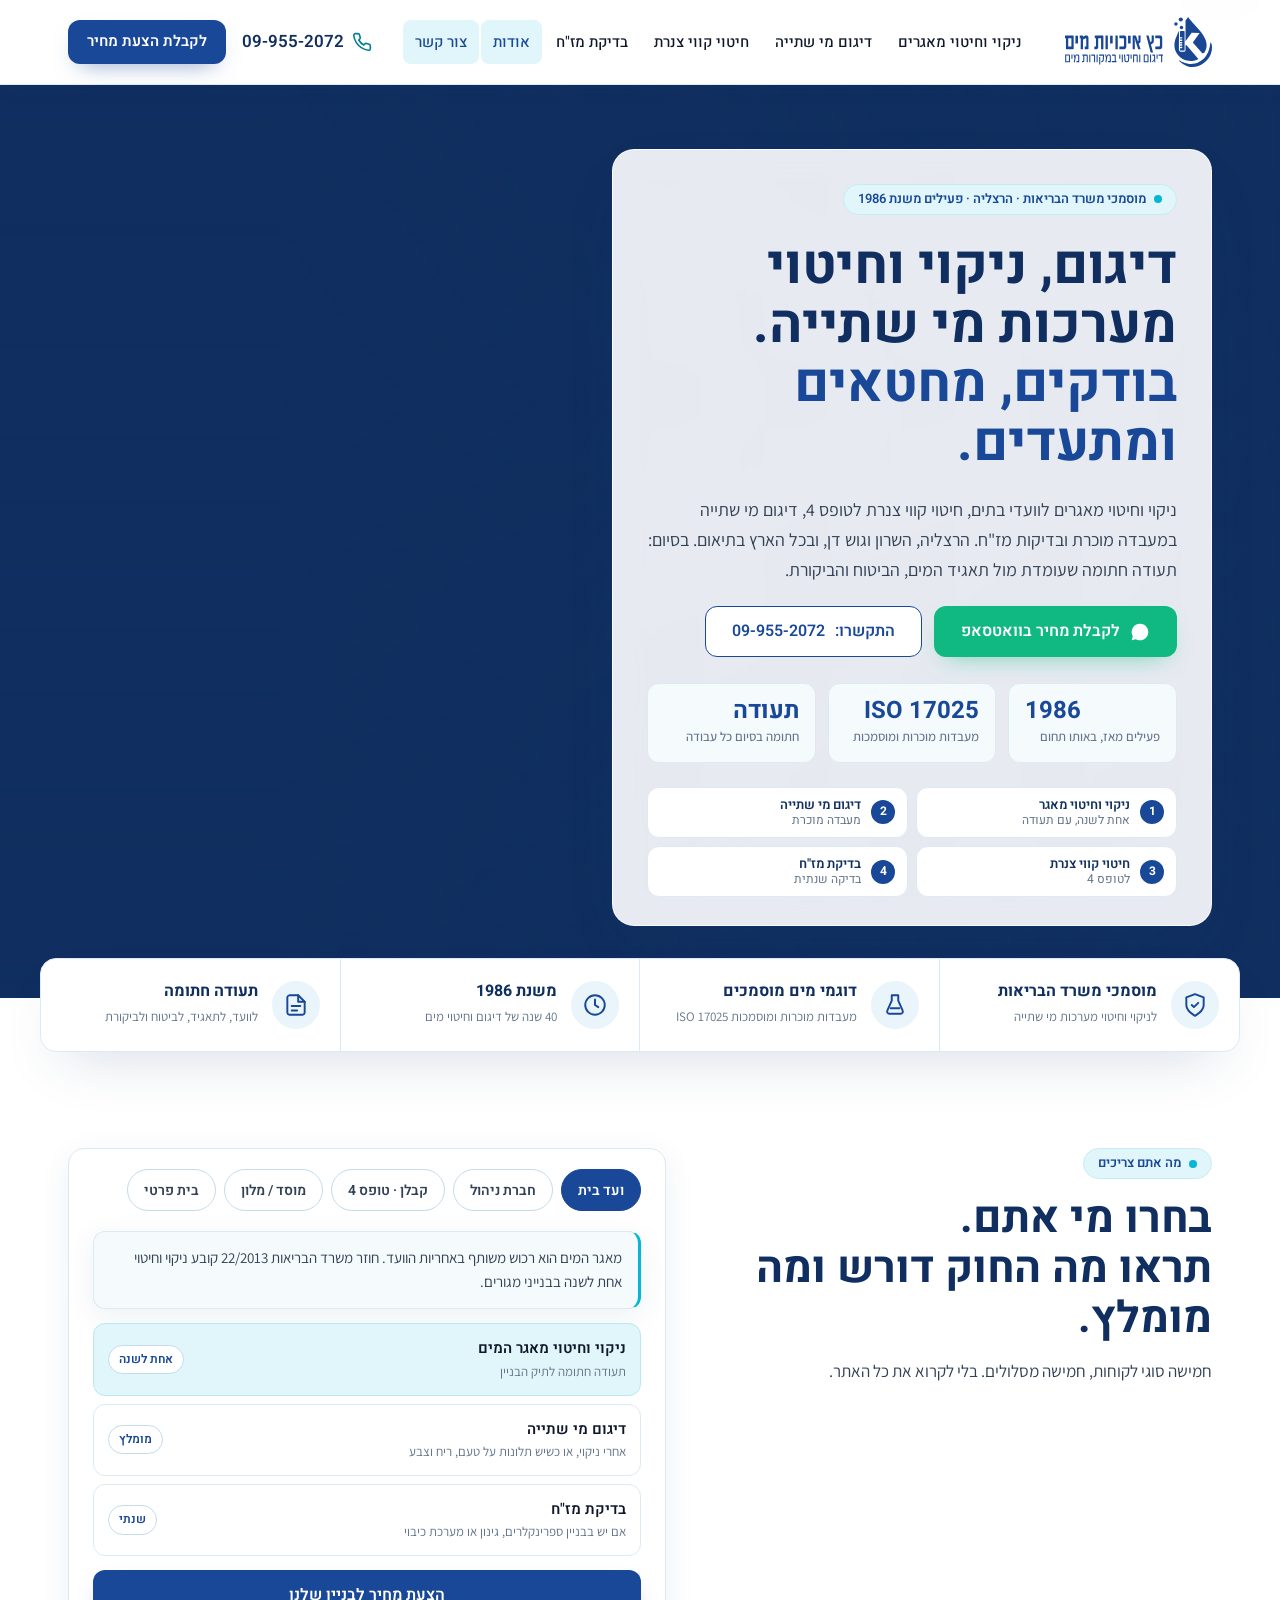
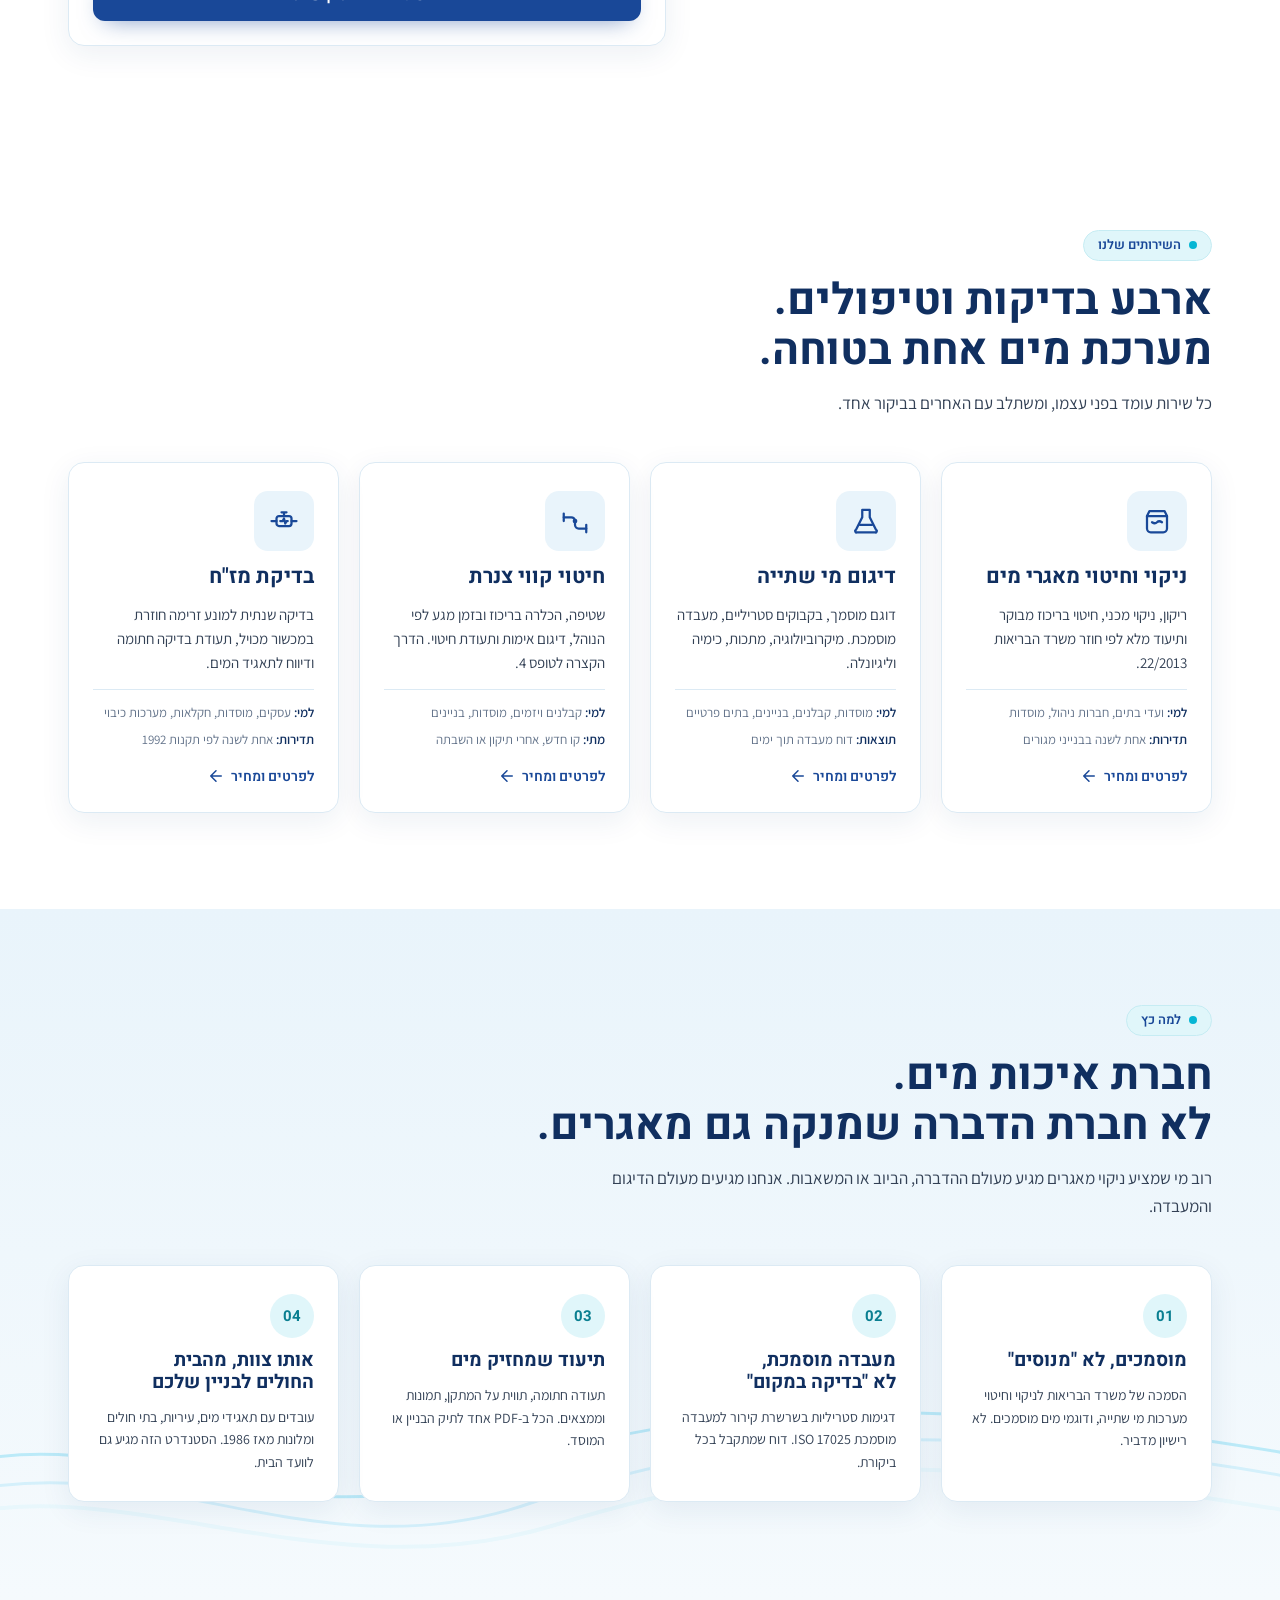
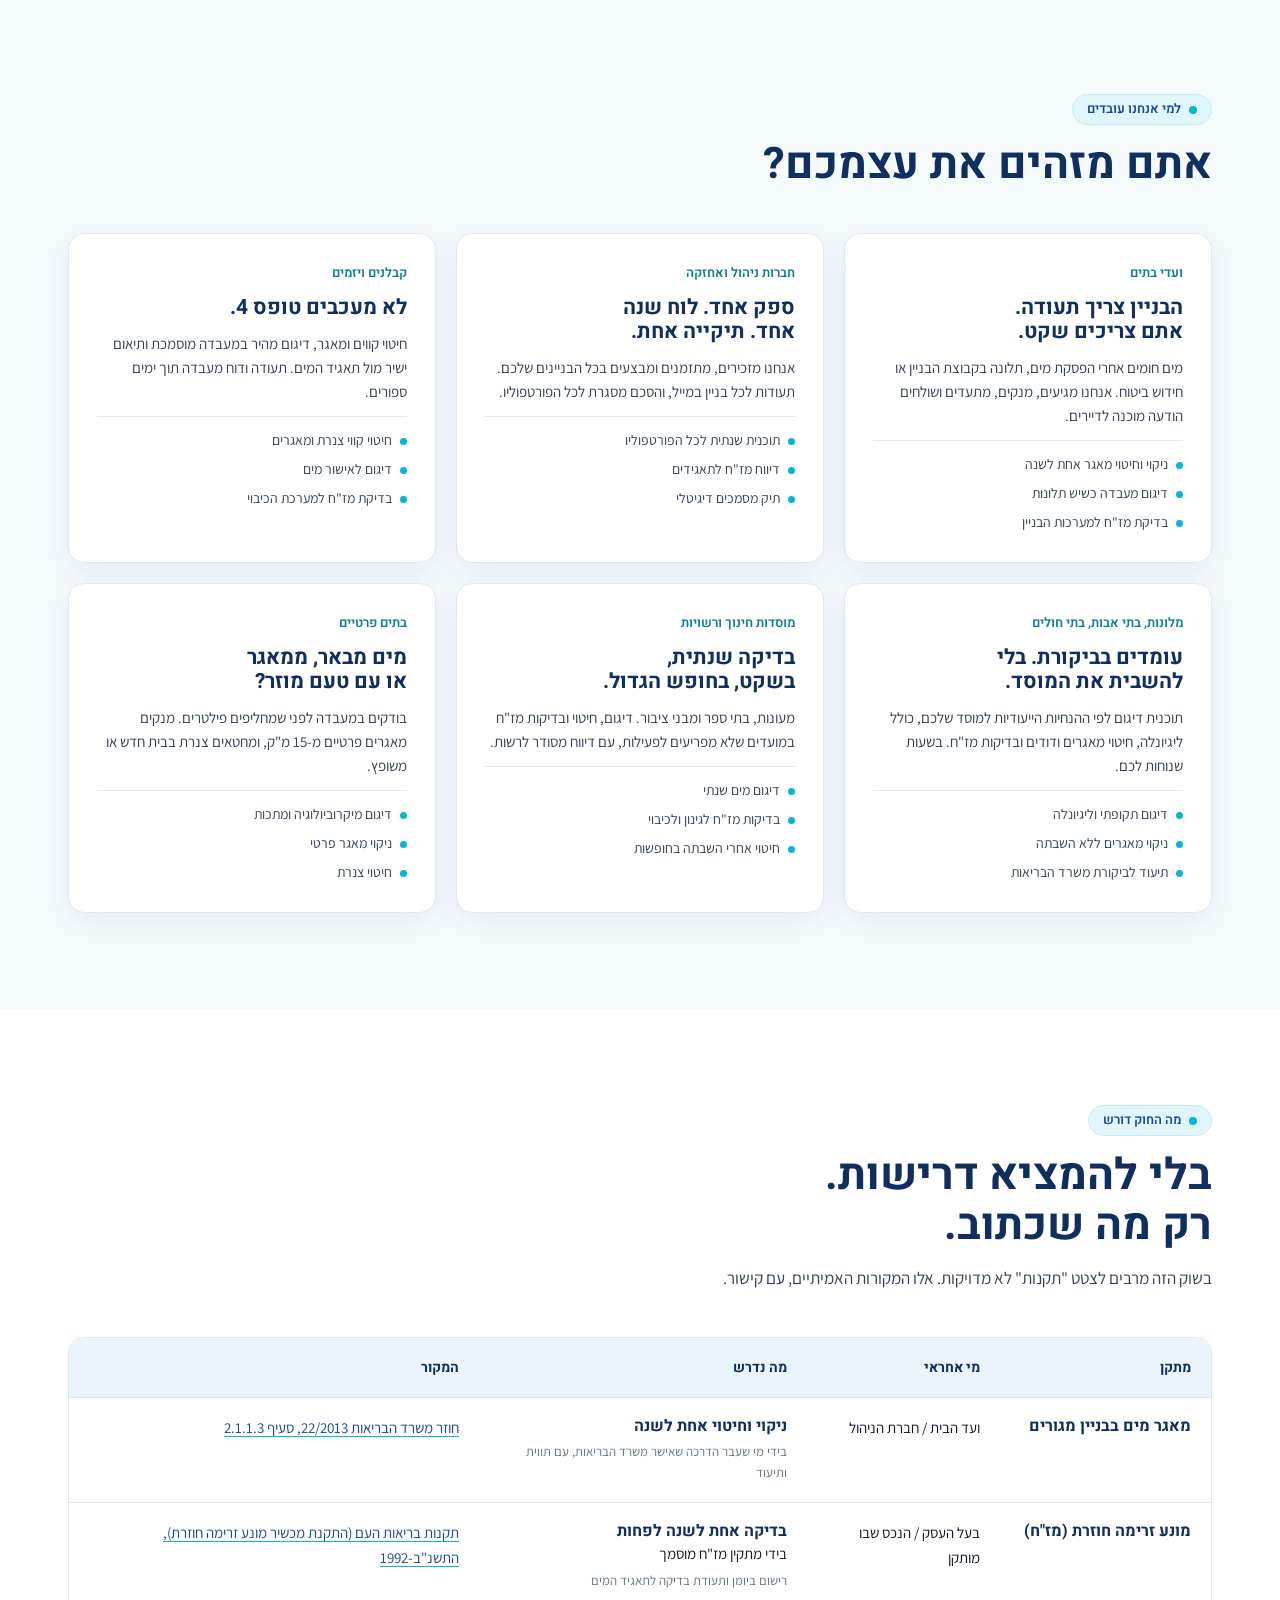
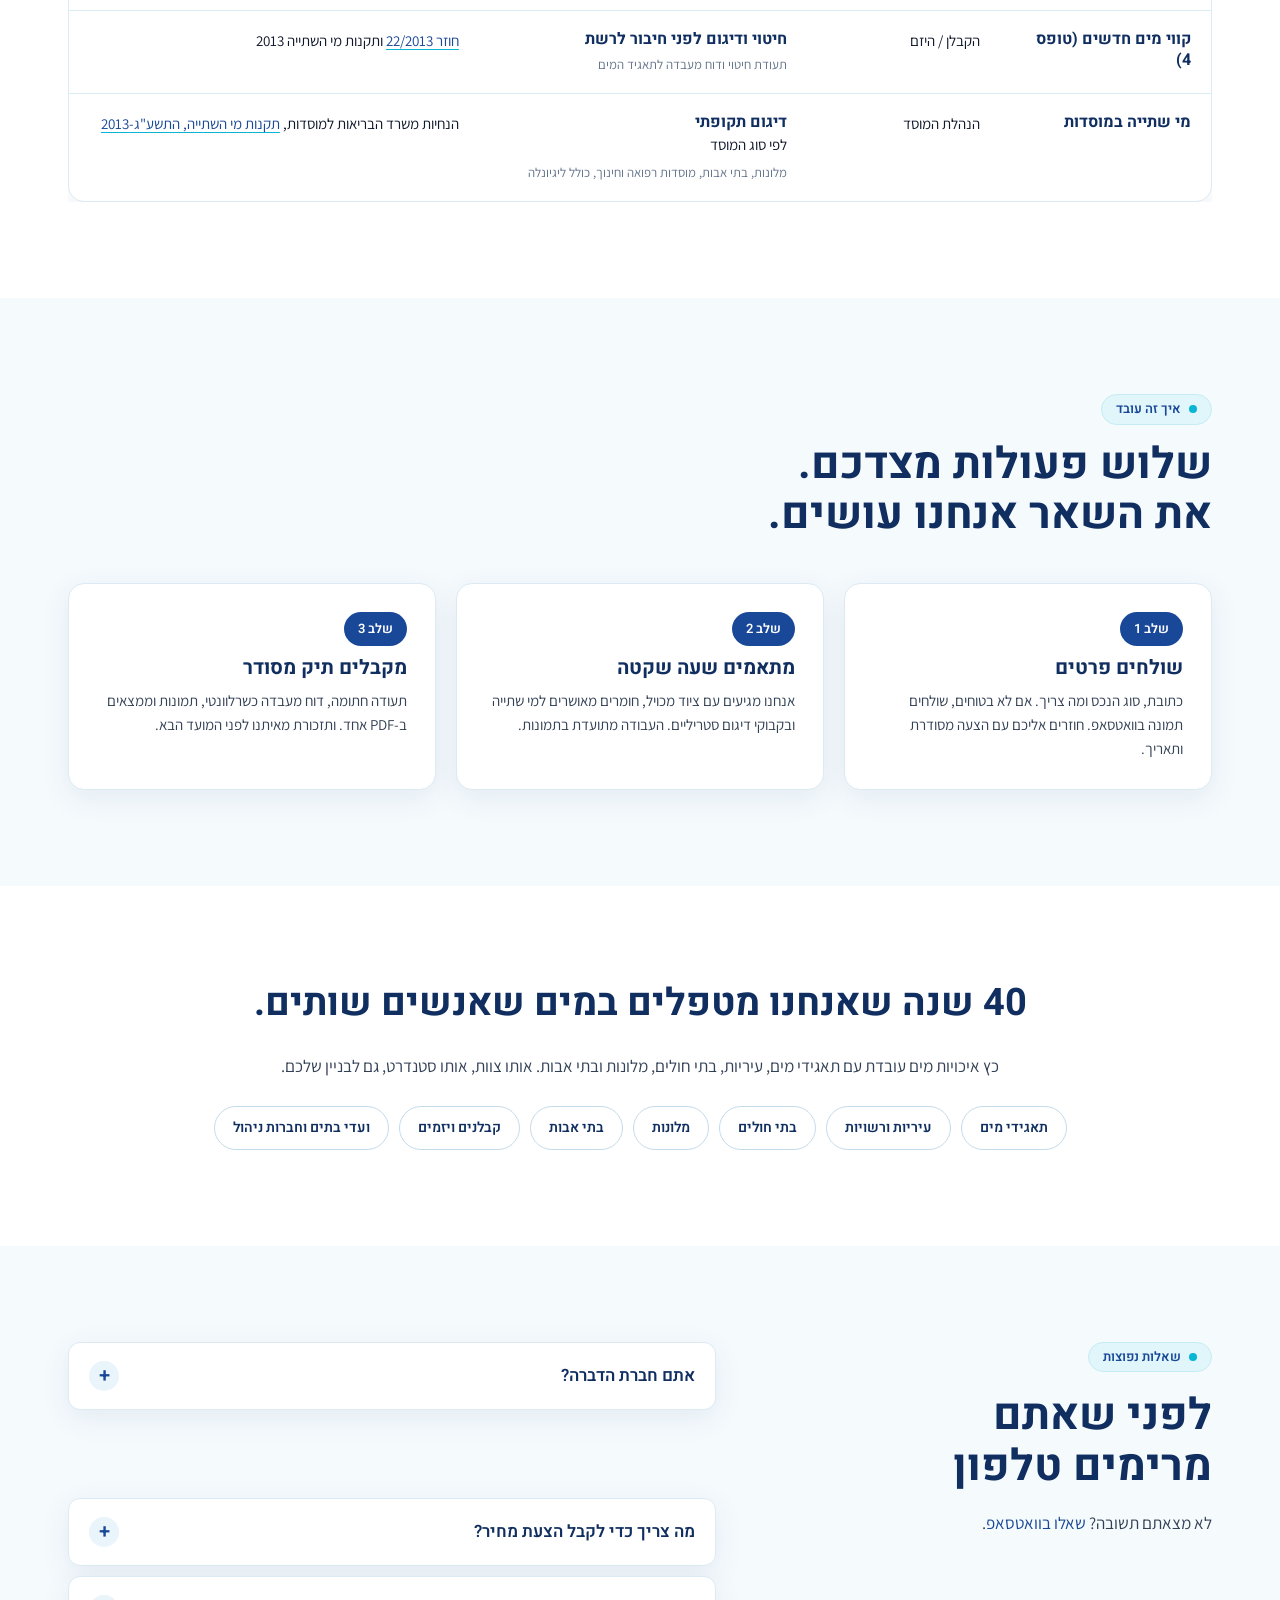
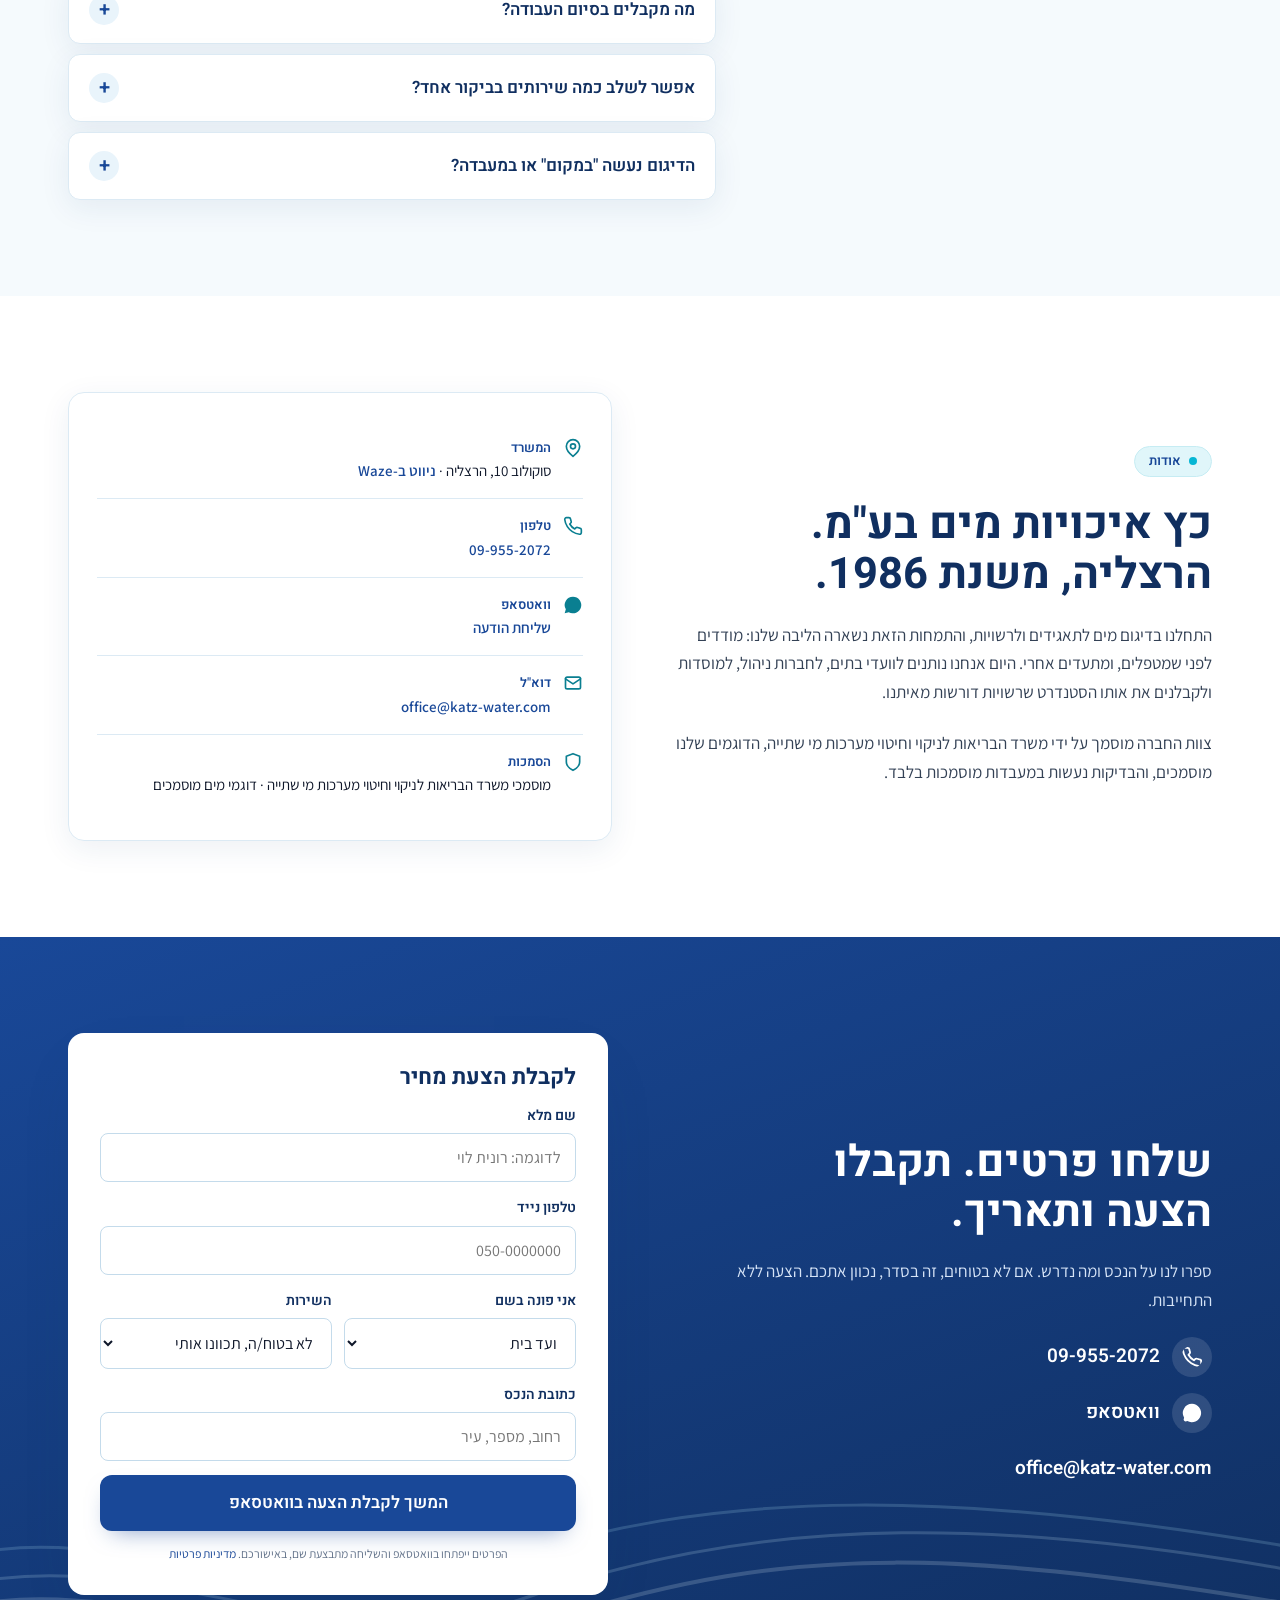
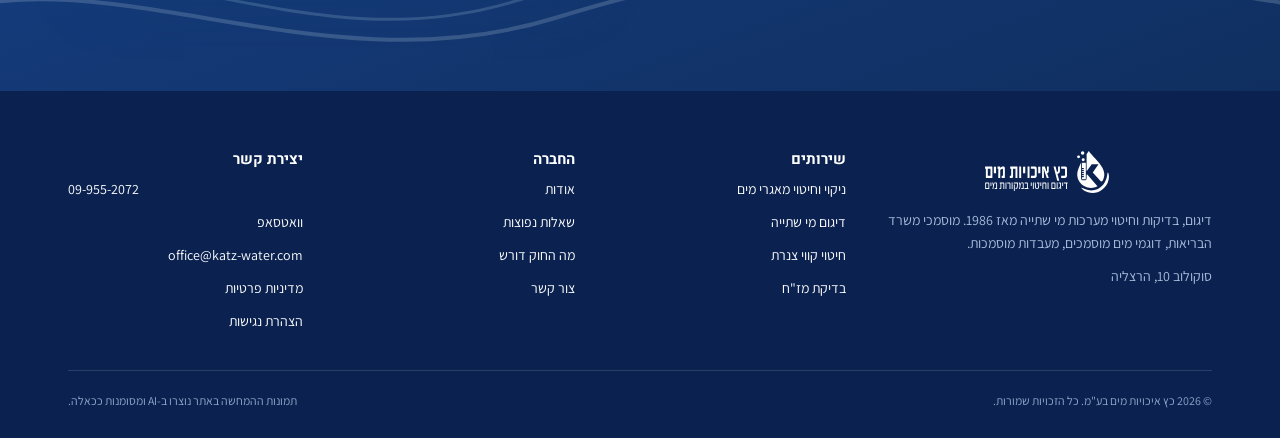
==== commit 858cf093: "Adopt design version B (clean & professional) as the single site: site-clean.css becomes site.css, H" ====
--- a/index.html
+++ b/index.html
@@ -16,7 +16,7 @@
 <link rel="icon" href="assets/logo-v.svg" type="image/svg+xml">
 <link rel="preconnect" href="https://fonts.googleapis.com">
 <link rel="preconnect" href="https://fonts.gstatic.com" crossorigin>
-<link href="https://fonts.googleapis.com/css2?family=Frank+Ruhl+Libre:wght@500;700;900&family=Heebo:wght@300;400;500;700&display=swap" rel="stylesheet">
+<link href="https://fonts.googleapis.com/css2?family=Heebo:wght@500;600;700&family=Assistant:wght@400;500;600;700&display=swap" rel="stylesheet">
 <link rel="stylesheet" href="assets/site.css">
 <script type="application/ld+json">
 {
@@ -92,7 +92,7 @@
 
 <main id="main" tabindex="-1">
 
-<section class="hero hero-home hero-dark hero-roof" id="top">
+<section class="hero hero-home hero-roof" id="top">
   <picture class="hero-bg">
     <source media="(max-width:820px)" srcset="assets/hero-roof-800.webp 800w, assets/hero-roof-1200.webp 1200w" sizes="100vw">
     <img src="assets/hero-roof-1600.webp" srcset="assets/hero-roof-1200.webp 1200w, assets/hero-roof-1600.webp 1600w" sizes="100vw" width="1600" height="900" alt="עובד של כץ איכויות מים מנקה מאגר מי שתייה על גג בניין מגורים" fetchpriority="high" decoding="async">
--- a/assets/site.css
+++ b/assets/site.css
@@ -1,107 +1,102 @@
 /* ============================================================
-   כץ איכויות מים · מערכת עיצוב v2 "דוח מעבדה"
-   Editorial-technical: serif display (Frank Ruhl Libre), Heebo body,
-   navy ground, aqua "chlorine" accent, blueprint grid, numbered sections.
-   One stylesheet for every page.
+   כץ איכויות מים · מערכת עיצוב "נקי ומקצועי" (קונספט 1)
+   White + light-sky grounds, logo blue, turquoise touches, green only for WhatsApp.
+   Heebo headings (600/700), Assistant body. 16px radius, thin borders, soft shadows.
+   Same class names as site.css: one stylesheet for every page.
    ============================================================ */
 :root{
-  --navy:#07182f; --navy-2:#0c2449; --blue:#1a4794; --blue-deep:#123472;
-  --aqua:#2fd0e3; --aqua-ink:#0b8ea2; --aqua-soft:rgba(47,208,227,.14);
-  --ink:#0b1a2e; --body:#3e4d63; --muted:#6b788c; --faint:#97a3b5;
-  --paper:#f6f8f7; --paper-2:#edf1f1; --line:#d8e0e6; --line-strong:#b9c5d0;
-  --wa:#1fa855;
-  --display:'Frank Ruhl Libre','David Libre','Frank Ruehl CLM','Times New Roman',serif;
-  --text:'Heebo','Assistant','Segoe UI',Arial,sans-serif;
-  --max:1240px; --r:6px;
-  --grid:linear-gradient(to left,rgba(26,71,148,.07) 1px,transparent 1px),linear-gradient(to bottom,rgba(26,71,148,.07) 1px,transparent 1px);
-  --grid-dark:linear-gradient(to left,rgba(255,255,255,.06) 1px,transparent 1px),linear-gradient(to bottom,rgba(255,255,255,.06) 1px,transparent 1px);
+  --blue:#194898; --blue-dark:#102F60; --blue-deep:#0b2250;
+  --turq:#06B6D4; --teal:#089D9A; --turq-soft:#E0F6FA; --turq-ink:#0a7f91;
+  --wa:#10B981; --wa-dark:#0a9a6a;
+  --ink:#0F172A; --body:#334155; --muted:#64748B; --faint:#94A3B8;
+  --sky:#F5FAFD; --sky-2:#E9F4FB; --sky-3:#D9ECF8;
+  --line:#DCEAF4; --line-strong:#C4DBEB;
+  --head:'Heebo','Assistant','Segoe UI',Arial,sans-serif;
+  --text:'Assistant','Heebo','Segoe UI',Arial,sans-serif;
+  --max:1200px; --r:16px; --r-sm:12px; --r-xs:8px;
+  --shadow:0 8px 30px rgba(22,64,110,.08); --shadow-lg:0 24px 60px -24px rgba(22,64,110,.22);
+  --waves:url("data:image/svg+xml,%3Csvg xmlns='http://www.w3.org/2000/svg' viewBox='0 0 1440 240' fill='none'%3E%3Cpath d='M0 118C200 42 339 195 565 115S1037 35 1440 108' stroke='%23B6E9F8' stroke-width='3'/%3E%3Cpath d='M0 145C220 72 385 225 614 144S1090 63 1440 132' stroke='%23D1F0FB' stroke-width='3'/%3E%3Cpath d='M0 169C180 97 395 241 635 167S1033 94 1440 165' stroke='%23E7F7FC' stroke-width='4'/%3E%3C/svg%3E");
 }
 *{box-sizing:border-box}
 html{scroll-behavior:smooth;scroll-padding-top:96px;overflow-x:hidden}
-body{margin:0;background:var(--paper);color:var(--ink);font-family:var(--text);font-size:17px;line-height:1.6;-webkit-font-smoothing:antialiased;counter-reset:sec}
+body{margin:0;background:#fff;color:var(--ink);font-family:var(--text);font-size:17px;line-height:1.65;-webkit-font-smoothing:antialiased}
 img,svg{max-width:100%;display:block}
 figure{margin:0;min-width:0}
-h1,h2,h3,h4{margin:0;font-family:var(--display);font-weight:700;line-height:1.1;text-wrap:balance;letter-spacing:-.01em}
+h1,h2,h3,h4{margin:0;font-family:var(--head);font-weight:700;line-height:1.15;text-wrap:balance;color:var(--blue-dark)}
 p{margin:0}
 ul{margin:0;padding:0;list-style:none}
 a{color:var(--blue);text-decoration:none}
 input,select,button,textarea{font-family:inherit}
 .wrap{max-width:var(--max);margin:0 auto;padding:0 28px}
 .num{direction:ltr;unicode-bidi:isolate;font-variant-numeric:tabular-nums}
-.accent{color:var(--aqua-ink)}
+.accent{color:var(--teal)}
 [hidden]{display:none!important}
-:focus-visible{outline:3px solid var(--aqua);outline-offset:3px}
+:focus-visible{outline:3px solid var(--turq);outline-offset:3px;border-radius:4px}
 @media(prefers-reduced-motion:reduce){html{scroll-behavior:auto}*{animation:none!important;transition:none!important}}
 
 /* ---------- type ---------- */
-.eyebrow{display:flex;align-items:center;gap:12px;font-weight:500;font-size:13px;letter-spacing:.14em;text-transform:uppercase;color:var(--aqua-ink)}
-.eyebrow::before{content:counter(sec,decimal-leading-zero);font-family:var(--display);font-weight:700;font-size:15px;letter-spacing:0;color:var(--blue);padding-inline-end:12px;border-inline-end:1px solid var(--line-strong)}
-.section .eyebrow::before{counter-increment:sec}
-.hero .eyebrow::before,.quick-lead .eyebrow::before{content:"§";counter-increment:none}
-.h2{font-size:clamp(32px,4vw,52px);font-weight:900;line-height:1.08}
-.lead{font-size:clamp(17px,1.35vw,19px);color:var(--body);max-width:620px;line-height:1.65}
-.sec-head{display:flex;flex-direction:column;gap:16px;max-width:780px;margin-bottom:48px}
+.eyebrow{display:inline-flex;align-items:center;gap:8px;align-self:flex-start;font-family:var(--head);font-weight:600;font-size:13px;color:var(--blue);background:var(--turq-soft);border:1px solid #c6ecf3;border-radius:999px;padding:6px 14px;line-height:1.3}
+.eyebrow::before{content:"";width:8px;height:8px;border-radius:50%;background:var(--turq);flex:none}
+.h2{font-size:clamp(30px,3.4vw,44px);font-weight:700;line-height:1.15}
+.lead{font-size:clamp(17px,1.3vw,19px);color:var(--body);max-width:640px;line-height:1.7}
+.sec-head{display:flex;flex-direction:column;gap:14px;max-width:760px;margin-bottom:44px}
 .sec-head.center{align-items:center;text-align:center;margin-inline:auto}
 .stack{display:flex;flex-direction:column;gap:22px}
-.grid2{display:grid;grid-template-columns:repeat(2,minmax(0,1fr));gap:72px;align-items:center}
-.section{padding:104px 0;position:relative}
-.section-tint{background:#fff;border-top:1px solid var(--line);border-bottom:1px solid var(--line)}
-.section-blue{background:var(--navy);color:#fff;background-image:radial-gradient(60% 50% at 85% 0%,rgba(47,208,227,.18),transparent 60%),var(--grid-dark);background-size:auto,48px 48px,48px 48px}
-.section-blue .eyebrow{color:var(--aqua)}
-.section-blue .eyebrow::before{color:#fff;border-color:rgba(255,255,255,.25)}
-.section-blue .h2,.section-blue h3{color:#fff}
-.section-blue .lead{color:#b7c6dd}
+.grid2{display:grid;grid-template-columns:repeat(2,minmax(0,1fr));gap:64px;align-items:center}
+.section{padding:96px 0;position:relative}
+.section-tint{background:var(--sky)}
+.section-blue{background:linear-gradient(180deg,var(--sky-2),var(--sky));position:relative}
+.section-blue::before{content:"";position:absolute;inset:auto 0 0;height:240px;background:var(--waves) center bottom/1440px 240px no-repeat;opacity:.9;pointer-events:none}
+.section-blue>.wrap{position:relative;z-index:1}
+.section-blue .lead{color:var(--body)}
 
 /* ---------- buttons ---------- */
-.btn{display:inline-flex;align-items:center;justify-content:center;gap:10px;padding:15px 26px;border-radius:var(--r);font-weight:500;font-size:16px;border:1.5px solid transparent;cursor:pointer;min-height:48px;line-height:1.3;text-align:center;transition:transform .18s,background .18s,color .18s,border-color .18s,box-shadow .18s;white-space:normal;position:relative}
+.btn{display:inline-flex;align-items:center;justify-content:center;gap:10px;padding:14px 26px;border-radius:var(--r-sm);font-family:var(--head);font-weight:600;font-size:16px;border:1.5px solid transparent;cursor:pointer;min-height:48px;line-height:1.3;text-align:center;transition:transform .18s,background .18s,color .18s,border-color .18s,box-shadow .18s;white-space:normal;position:relative}
 .btn:hover{transform:translateY(-2px)}
 .btn:active{transform:translateY(0)}
 .btn svg{width:20px;height:20px;flex:none}
-.btn-primary{background:var(--navy);color:#fff;box-shadow:0 1px 0 rgba(7,24,47,.4),0 14px 30px -18px rgba(7,24,47,.7)}
-.btn-primary:hover{background:var(--blue);color:#fff}
-.btn-outline{background:transparent;color:var(--navy);border-color:var(--navy)}
-.btn-outline:hover{background:var(--navy);color:#fff}
-.btn-white{background:#fff;color:var(--navy)}
-.section-blue .btn-primary,.hero-dark .btn-primary,.final .btn-primary{background:var(--aqua);color:var(--navy);box-shadow:0 0 0 0 rgba(47,208,227,.4)}
-.section-blue .btn-primary:hover,.hero-dark .btn-primary:hover,.final .btn-primary:hover{background:#fff;color:var(--navy)}
-.section-blue .btn-outline,.hero-dark .btn-outline,.final .btn-outline{color:#fff;border-color:rgba(255,255,255,.55)}
-.section-blue .btn-outline:hover,.hero-dark .btn-outline:hover,.final .btn-outline:hover{background:#fff;color:var(--navy);border-color:#fff}
-.final .card .btn-primary{background:var(--navy);color:#fff}
-.final .card .btn-primary:hover{background:var(--blue)}
+.btn-primary{background:var(--blue);color:#fff;box-shadow:0 10px 24px -12px rgba(25,72,152,.6)}
+.btn-primary:hover{background:var(--blue-dark);color:#fff}
+.btn-outline{background:#fff;color:var(--blue);border-color:var(--blue)}
+.btn-outline:hover{background:var(--sky-2);color:var(--blue-dark)}
+.btn-white{background:#fff;color:var(--blue)}
+/* WhatsApp is the only green on the site */
+.btn[href^="https://wa.me"]{background:var(--wa);color:#fff;box-shadow:0 10px 24px -12px rgba(16,185,129,.6)}
+.btn[href^="https://wa.me"]:hover{background:var(--wa-dark);color:#fff}
 
 /* ---------- navigation ---------- */
-.nav{position:sticky;top:0;z-index:40;background:rgba(246,248,247,.86);backdrop-filter:blur(14px);border-bottom:1px solid var(--line)}
+.nav{position:sticky;top:0;z-index:40;background:rgba(255,255,255,.92);backdrop-filter:blur(14px);border-bottom:1px solid var(--line);box-shadow:0 4px 20px rgba(22,64,110,.05)}
 .nav .wrap{display:flex;align-items:center;justify-content:space-between;height:84px;gap:24px}
 .nav .logo{display:flex;align-items:center;min-height:44px}
-.nav .logo img{height:48px;width:auto}
+.nav .logo img{height:50px;width:auto}
 .menu{display:flex;align-items:center;gap:2px}
-.menu a{display:inline-flex;align-items:center;min-height:44px;padding:8px 12px;font-weight:500;font-size:15px;color:var(--ink);border-bottom:2px solid transparent;white-space:nowrap}
-.menu a:hover{color:var(--blue);border-color:var(--aqua)}
-.menu a[aria-current="page"]{color:var(--blue);border-color:var(--blue)}
+.menu a{display:inline-flex;align-items:center;min-height:44px;padding:8px 12px;font-family:var(--head);font-weight:500;font-size:15px;color:var(--ink);border-radius:var(--r-xs);white-space:nowrap}
+.menu a:hover{color:var(--blue);background:var(--sky-2)}
+.menu a[aria-current="page"]{color:var(--blue);background:var(--turq-soft)}
 .menu .menu-cta{display:none}
-.nav .actions{display:flex;align-items:center;gap:18px}
-.nav .phone{display:flex;align-items:center;gap:8px;font-weight:500;font-size:17px;color:var(--ink);min-height:44px;white-space:nowrap}
-.nav .phone svg{width:20px;height:20px;color:var(--aqua-ink)}
+.nav .actions{display:flex;align-items:center;gap:16px}
+.nav .phone{display:flex;align-items:center;gap:8px;font-family:var(--head);font-weight:600;font-size:17px;color:var(--blue-dark);min-height:44px;white-space:nowrap}
+.nav .phone svg{width:20px;height:20px;color:var(--turq-ink)}
 .nav .btn{padding:11px 18px;font-size:15px;min-height:42px;white-space:nowrap}
-.burger{display:none;width:44px;height:44px;border:1.5px solid var(--line-strong);border-radius:var(--r);background:#fff;color:var(--ink);align-items:center;justify-content:center;cursor:pointer;padding:0}
+.burger{display:none;width:44px;height:44px;border:1.5px solid var(--line-strong);border-radius:var(--r-sm);background:#fff;color:var(--blue-dark);align-items:center;justify-content:center;cursor:pointer;padding:0}
 .burger svg{width:22px;height:22px}
 .burger .x{display:none}
 .menu-open .burger .x{display:block}.menu-open .burger .bars{display:none}
-.skip-link{position:fixed;top:8px;right:8px;z-index:100;padding:12px 18px;border-radius:var(--r);background:#fff;box-shadow:0 4px 24px #0d1f3c33;transform:translateY(-150%)}
+.skip-link{position:fixed;top:8px;right:8px;z-index:100;padding:12px 18px;border-radius:var(--r-sm);background:#fff;box-shadow:var(--shadow-lg);transform:translateY(-150%)}
 .skip-link:focus{transform:translateY(0)}
 @media(max-width:1180px){.menu a{padding:8px 9px;font-size:14px}.nav .btn{display:none}}
 @media(max-width:1000px){
   .nav .wrap{height:70px}
-  .nav .logo img{height:38px}
+  .nav .logo img{height:40px}
   .burger{display:inline-flex}
   .nav .phone span{display:none}
   .nav .phone{min-width:44px;justify-content:center}
-  .menu{position:fixed;top:70px;right:0;left:0;bottom:0;background:var(--navy);background-image:var(--grid-dark);background-size:48px 48px;flex-direction:column;align-items:stretch;padding:18px 24px 120px;gap:0;overflow:auto;transform:translateX(100%);visibility:hidden;transition:transform .28s,visibility .28s;z-index:39}
+  .menu{position:fixed;top:70px;right:0;left:0;bottom:0;background:#fff;flex-direction:column;align-items:stretch;padding:14px 20px 120px;gap:4px;overflow:auto;transform:translateX(100%);visibility:hidden;transition:transform .28s,visibility .28s;z-index:39}
   .menu-open .menu{transform:none;visibility:visible}
-  .menu a{font-family:var(--display);font-size:26px;font-weight:700;color:#fff;padding:16px 4px;border:0;border-bottom:1px solid rgba(255,255,255,.12)}
-  .menu a:hover,.menu a[aria-current="page"]{color:var(--aqua);border-color:rgba(255,255,255,.12)}
-  .menu .menu-cta{display:block;margin-top:22px;border:0;padding:0}
-  .menu .menu-cta .btn{width:100%;background:var(--aqua);color:var(--navy);font-size:17px}
+  .menu a{font-size:20px;font-weight:600;color:var(--blue-dark);padding:16px 14px;border-radius:var(--r-sm);background:var(--sky)}
+  .menu a:hover,.menu a[aria-current="page"]{color:var(--blue);background:var(--turq-soft)}
+  .menu .menu-cta{display:block;margin-top:18px}
+  .menu .menu-cta .btn{width:100%;font-size:17px}
   .menu-open{overflow:hidden}
 }
 
@@ -109,284 +104,234 @@
 .hero{position:relative;overflow:hidden}
 .hero .ctas{display:flex;gap:12px;flex-wrap:wrap}
 .hero .note{display:flex;flex-wrap:wrap;gap:8px 18px;font-size:14px;color:var(--muted);font-weight:500}
-.hero .sub{font-size:clamp(17px,1.5vw,20px);line-height:1.6;color:var(--body);max-width:560px}
+.hero .sub{font-size:clamp(17px,1.4vw,20px);line-height:1.65;color:var(--body);max-width:560px}
 .brand-watermark{display:none}
 
-/* home hero: dark, schematic */
-.hero-home{background:var(--navy);color:#fff;padding:72px 0 0;background-image:radial-gradient(50% 60% at 20% 20%,rgba(47,208,227,.16),transparent 60%),var(--grid-dark);background-size:auto,48px 48px,48px 48px}
-.hero-home .grid2{grid-template-columns:1.05fr .95fr;gap:48px;align-items:center;padding-bottom:72px}
-.hero-home .eyebrow{color:var(--aqua)}
-.hero-home .eyebrow::before{color:#fff;border-color:rgba(255,255,255,.3)}
-.hero-home h1{font-size:clamp(40px,5.4vw,78px);font-weight:900;line-height:1.04;color:#fff}
-.hero-home h1 .accent{color:var(--aqua);font-weight:500;font-style:italic}
-.hero-home .sub{color:#b7c6dd}
-.hero-home .note{color:#8fa3c0}
-.hero-stats{display:flex;gap:0;flex-wrap:wrap;border-top:1px solid rgba(255,255,255,.14);padding-top:22px;margin-top:6px}
-.hero-stats div{display:flex;flex-direction:column;gap:2px;padding-inline-end:28px;margin-inline-end:28px;border-inline-end:1px solid rgba(255,255,255,.14)}
-.hero-stats div:last-child{border:0;margin:0;padding:0}
-.hero-stats b{font-family:var(--display);font-size:30px;font-weight:700;color:#fff;line-height:1.1}
-.hero-stats span{font-size:13px;color:#8fa3c0;font-weight:400}
-/* reveal on load */
+/* home hero: light, photo */
+.hero-home{background:linear-gradient(180deg,var(--sky-2) 0%,#fff 100%);padding:64px 0 0}
+.hero-home::before{content:"";position:absolute;inset:auto 0 0;height:240px;background:var(--waves) center bottom/1440px 240px no-repeat;pointer-events:none}
+.hero-home .grid2{grid-template-columns:1.05fr .95fr;gap:56px;align-items:center;padding-bottom:88px;position:relative;z-index:1}
+.hero-home h1{font-size:clamp(38px,4.8vw,64px);font-weight:700;line-height:1.1;color:var(--blue-dark)}
+.hero-home h1 .accent{color:var(--blue)}
+.hero-stats{display:grid;grid-template-columns:repeat(3,minmax(0,1fr));gap:12px;margin-top:4px}
+.hero-stats div{display:flex;flex-direction:column;gap:2px;padding:14px 16px;background:#fff;border:1px solid var(--line);border-radius:var(--r-sm);box-shadow:var(--shadow)}
+.hero-stats b{font-family:var(--head);font-size:24px;font-weight:700;color:var(--blue);line-height:1.1}
+.hero-stats span{font-size:13px;color:var(--muted);font-weight:500}
 .hero-home .stack>*{animation:rise .7s cubic-bezier(.2,.7,.2,1) both}
 .hero-home .stack>*:nth-child(2){animation-delay:.08s}.hero-home .stack>*:nth-child(3){animation-delay:.16s}.hero-home .stack>*:nth-child(4){animation-delay:.24s}.hero-home .stack>*:nth-child(5){animation-delay:.32s}
 @keyframes rise{from{opacity:0;transform:translateY(18px)}to{opacity:1;transform:none}}
-
-/* schematic */
-.schematic{position:relative;aspect-ratio:600/540;width:100%;animation:fadein 1s .3s both}
-@keyframes fadein{from{opacity:0}to{opacity:1}}
-.schematic svg{width:100%;height:100%;overflow:visible}
-.schematic .line{fill:none;stroke:rgba(255,255,255,.38);stroke-width:1.2;stroke-linecap:round;stroke-linejoin:round}
-.schematic .line.soft{stroke:rgba(255,255,255,.16)}
-.schematic .pipe{fill:none;stroke:var(--aqua);stroke-width:2.2;stroke-linecap:round;stroke-linejoin:round}
-.schematic .flow{fill:none;stroke:#fff;stroke-width:2.2;stroke-linecap:round;stroke-dasharray:4 14;animation:flow 2.4s linear infinite;opacity:.85}
-@keyframes flow{to{stroke-dashoffset:-36}}
-.schematic .water{fill:rgba(47,208,227,.22)}
-.schematic .glow{fill:var(--aqua);filter:drop-shadow(0 0 6px rgba(47,208,227,.9))}
-.schematic .label{font-family:var(--text);font-size:10px;fill:#8fa3c0;letter-spacing:.08em}
-.hot{position:absolute;display:inline-flex;align-items:center;gap:8px;padding:6px 10px 6px 6px;border-radius:999px;background:rgba(7,24,47,.78);border:1px solid rgba(47,208,227,.45);color:#fff;font-size:13px;font-weight:500;backdrop-filter:blur(6px);transform:translate(50%,-50%);white-space:nowrap;transition:background .18s,border-color .18s,transform .18s;min-height:34px}
-.hot b{display:inline-flex;align-items:center;justify-content:center;width:22px;height:22px;border-radius:50%;background:var(--aqua);color:var(--navy);font-family:var(--display);font-size:12px;font-weight:700}
-.hot:hover{background:var(--aqua);color:var(--navy);border-color:var(--aqua);transform:translate(50%,-50%) scale(1.04)}
-.hot:hover b{background:var(--navy);color:#fff}
-.hot small{display:block;font-weight:400;color:#8fa3c0;font-size:11px;line-height:1.2}
-.hot:hover small{color:rgba(7,24,47,.7)}
-.hots-mobile{display:none}
-
-/* service hero: light, spec sheet */
-.hero-svc{padding:28px 0 80px;background:#fff;background-image:var(--grid);background-size:48px 48px;border-bottom:1px solid var(--line)}
-.hero-svc .grid2{grid-template-columns:1.15fr .85fr;gap:56px;align-items:start}
-.hero-svc h1{font-size:clamp(38px,4.8vw,66px);font-weight:900;line-height:1.06}
-.hero-svc h1 .accent{color:var(--aqua-ink);font-weight:500;font-style:italic}
-.crumbs{display:flex;gap:10px;flex-wrap:wrap;font-size:13px;color:var(--muted);padding:18px 0 0;letter-spacing:.02em}
+.hero-photo{position:relative;border-radius:22px;overflow:hidden;isolation:isolate;background:var(--sky-3);box-shadow:var(--shadow-lg);animation:fadein .9s .2s both}
+@keyframes fadein{from{opacity:0;transform:scale(.98)}to{opacity:1;transform:none}}
+.hero-photo img{width:100%;height:520px;object-fit:cover}
+.hero-photo figcaption{position:absolute;top:14px;left:14px;background:rgba(255,255,255,.9);color:var(--muted);padding:5px 10px;border-radius:999px;font-size:12px;font-weight:500}
+.hero-photo .photo-label{position:absolute;bottom:0;right:0;left:0;padding:60px 24px 22px;background:linear-gradient(transparent,rgba(16,47,96,.85));color:#fff}
+.photo-label span{display:block;font-size:12px;font-weight:600;color:#bfeaf3;margin-bottom:4px}
+.photo-label strong{font-family:var(--head);font-size:22px;font-weight:600;line-height:1.3;color:#fff}
+/* hero "where we work" links (replaces the schematic hotspots) */
+.hero-links{display:grid;grid-template-columns:1fr 1fr;gap:10px;position:absolute;bottom:18px;right:18px;left:18px;z-index:2}
+.hero-links a{display:flex;align-items:center;gap:10px;padding:10px 12px;background:rgba(255,255,255,.94);border:1px solid var(--line);border-radius:var(--r-sm);color:var(--blue-dark);font-family:var(--head);font-weight:600;font-size:13px;min-height:46px;box-shadow:var(--shadow);transition:transform .18s,background .18s}
+.hero-links a:hover{background:#fff;transform:translateY(-2px)}
+.hero-links b{display:inline-flex;align-items:center;justify-content:center;width:24px;height:24px;border-radius:50%;background:var(--blue);color:#fff;font-size:12px;font-weight:700;flex:none}
+.hero-links small{display:block;font-weight:400;color:var(--muted);font-size:12px;line-height:1.2}
+.schematic,.hot,.hots-mobile{display:none}
+
+/* service hero */
+.hero-svc{padding:20px 0 72px;background:linear-gradient(180deg,var(--sky-2) 0%,#fff 100%)}
+.hero-svc::before{content:"";position:absolute;inset:auto 0 0;height:200px;background:var(--waves) center bottom/1440px 240px no-repeat;pointer-events:none;opacity:.8}
+.hero-svc .grid2{grid-template-columns:1.15fr .85fr;gap:56px;align-items:start;position:relative;z-index:1}
+.hero-svc h1,.hero:not(.hero-home) h1{font-size:clamp(34px,4.2vw,54px);font-weight:700;line-height:1.12}
+.hero-svc h1 .accent,.hero:not(.hero-home) h1 .accent{color:var(--blue);font-weight:600}
+.crumbs{display:flex;gap:10px;flex-wrap:wrap;font-size:13px;color:var(--muted);padding:18px 0 0;font-weight:500;position:relative;z-index:1}
 .crumbs a{color:var(--muted)}
 .crumbs a:hover{color:var(--blue)}
-.crumbs span[aria-current]{color:var(--ink);font-weight:500}
-.facts{background:var(--navy);color:#fff;border-radius:var(--r);overflow:hidden;box-shadow:0 30px 60px -36px rgba(7,24,47,.6);background-image:var(--grid-dark);background-size:48px 48px}
-.facts-head{display:flex;align-items:center;gap:12px;padding:18px 24px;border-bottom:1px solid rgba(255,255,255,.14);font-family:var(--display);font-weight:700;font-size:20px;color:var(--aqua)}
-.facts-head svg{width:24px;height:24px}
+.crumbs span[aria-current]{color:var(--blue-dark);font-weight:600}
+.facts{background:#fff;color:var(--ink);border:1px solid var(--line);border-radius:var(--r);overflow:hidden;box-shadow:var(--shadow-lg)}
+.facts-head{display:flex;align-items:center;gap:12px;padding:18px 24px;background:var(--sky-2);border-bottom:1px solid var(--line);font-family:var(--head);font-weight:700;font-size:19px;color:var(--blue-dark)}
+.facts-head svg{width:24px;height:24px;color:var(--turq-ink)}
 .facts dl{margin:0;padding:6px 24px 8px;display:grid;grid-template-columns:auto 1fr;gap:0 20px}
-.facts dt{font-size:12px;color:#8fa3c0;font-weight:500;letter-spacing:.1em;text-transform:uppercase;padding:13px 0;border-bottom:1px solid rgba(255,255,255,.1)}
-.facts dd{margin:0;font-size:15px;font-weight:400;padding:13px 0;border-bottom:1px solid rgba(255,255,255,.1);color:#e6edf7}
+.facts dt{font-family:var(--head);font-size:13px;color:var(--blue);font-weight:600;padding:12px 0;border-bottom:1px solid var(--line)}
+.facts dd{margin:0;font-size:15px;padding:12px 0;border-bottom:1px solid var(--line);color:var(--body)}
 .facts dt:nth-last-of-type(1),.facts dd:last-of-type{border-bottom:0}
 .facts-cta{padding:14px 24px 24px;display:flex;flex-direction:column;gap:10px}
-.facts-cta .btn{width:100%;background:var(--aqua);color:var(--navy)}
-.facts-cta .btn:hover{background:#fff}
-.facts-cta small{font-size:12px;color:#8fa3c0;text-align:center;letter-spacing:.04em}
+.facts-cta .btn{width:100%}
+.facts-cta small{font-size:13px;color:var(--muted);text-align:center;font-weight:500}
 
 /* landing hero (reservoir page) */
-.hero:not(.hero-home):not(.hero-svc){padding:28px 0 72px;background:#fff;background-image:var(--grid);background-size:48px 48px;border-bottom:1px solid var(--line)}
-.hero:not(.hero-home) h1{font-size:clamp(38px,4.8vw,66px);font-weight:900;line-height:1.06}
-.hero:not(.hero-home) h1 .accent{color:var(--aqua-ink);font-weight:500;font-style:italic}
-.hero-photo{position:relative;border-radius:var(--r);overflow:hidden;isolation:isolate;background:var(--navy);box-shadow:0 30px 60px -36px rgba(7,24,47,.6)}
-.hero-photo img{width:100%;height:460px;object-fit:cover}
-.hero-photo::after{content:"";position:absolute;inset:45% 0 0;background:linear-gradient(transparent,rgba(7,24,47,.9));z-index:0}
-.hero-photo figcaption{position:absolute;top:12px;left:12px;background:rgba(7,24,47,.75);color:#b7c6dd;padding:4px 9px;border-radius:3px;font-size:11px;letter-spacing:.06em}
-.photo-label{position:absolute;bottom:24px;right:26px;left:24px;color:#fff;z-index:1}
-.photo-label span{display:block;font-size:12px;letter-spacing:.14em;text-transform:uppercase;color:var(--aqua);margin-bottom:6px}
-.photo-label strong{font-family:var(--display);font-size:26px;font-weight:700;line-height:1.25}
+.hero:not(.hero-home):not(.hero-svc){padding:20px 0 72px;background:linear-gradient(180deg,var(--sky-2) 0%,#fff 100%)}
+.hero:not(.hero-home):not(.hero-svc)::before{content:"";position:absolute;inset:auto 0 0;height:200px;background:var(--waves) center bottom/1440px 240px no-repeat;pointer-events:none;opacity:.8}
+.hero:not(.hero-home):not(.hero-svc) .grid2{position:relative;z-index:1}
+.hero:not(.hero-home) .hero-photo img{height:440px}
 
 /* ---------- trust strip ---------- */
-.trust{background:#fff;border-bottom:1px solid var(--line)}
-.trust .wrap{display:grid;grid-template-columns:repeat(4,minmax(0,1fr))}
-.trust .item{display:flex;align-items:center;gap:14px;padding:24px 20px;border-inline-start:1px solid var(--line)}
-.trust .item:first-child{border:0;padding-inline-start:0}
-.trust .item svg{width:30px;height:30px;color:var(--aqua-ink);flex:none}
-.trust b{display:block;font-family:var(--display);font-weight:700;font-size:18px;line-height:1.2}
+.trust{position:relative;z-index:2;padding:24px 0 8px}
+.hero+.trust{margin-top:-40px;padding-top:0}
+.trust .wrap{display:grid;grid-template-columns:repeat(4,minmax(0,1fr));gap:0;background:#fff;border:1px solid var(--line);border-radius:var(--r);box-shadow:var(--shadow-lg);padding:0}
+.trust .item{display:flex;align-items:center;gap:14px;padding:22px 20px;border-inline-start:1px solid var(--line)}
+.trust .item:first-child{border:0}
+.trust .item svg{width:48px;height:48px;padding:11px;border-radius:50%;background:var(--sky-2);color:var(--blue);flex:none}
+.trust b{display:block;font-family:var(--head);font-weight:700;font-size:16px;line-height:1.25;color:var(--blue-dark)}
 .trust span{font-size:13px;color:var(--muted)}
+.hero-svc+.trust{margin-top:-36px}
 
 /* ---------- chooser ---------- */
-.chooser{background:#fff;border:1px solid var(--line);border-radius:var(--r);overflow:hidden;box-shadow:0 30px 60px -40px rgba(7,24,47,.35)}
-.chooser-head{padding:28px 30px 0;display:flex;flex-direction:column;gap:6px}
-.chooser-head h2{font-size:28px;font-weight:900}
-.chooser-head p{font-size:15px;color:var(--muted)}
-.chooser-tabs{display:flex;gap:8px;flex-wrap:wrap;padding:18px 30px 0}
-.chooser-tabs button{border:1px solid var(--line-strong);background:#fff;border-radius:999px;padding:9px 16px;font-size:14px;font-weight:500;color:var(--body);cursor:pointer;min-height:40px;transition:all .15s}
-.chooser-tabs button:hover{border-color:var(--navy);color:var(--navy)}
-.chooser-tabs button[aria-selected="true"]{background:var(--navy);border-color:var(--navy);color:#fff}
-.chooser-panel{padding:20px 30px 30px;display:flex;flex-direction:column;gap:14px}
-.chooser-panel .why{font-size:15px;color:var(--body);line-height:1.55;padding:14px 16px;background:var(--paper);border-inline-start:3px solid var(--aqua);border-radius:3px}
-.chooser-list{display:flex;flex-direction:column;gap:8px}
-.chooser-list a{display:flex;align-items:center;justify-content:space-between;gap:12px;padding:12px 14px;border:1px solid var(--line);border-radius:var(--r);color:var(--ink);font-weight:500;font-size:15px;min-height:52px;transition:border-color .15s,background .15s}
-.chooser-list a:hover{border-color:var(--navy);background:#fff}
-.chooser-list a small{display:block;font-weight:400;color:var(--muted);font-size:13px}
-.chooser-list a.must{border-color:var(--aqua);background:var(--aqua-soft)}
-.chooser-list .tag{font-size:11px;font-weight:500;letter-spacing:.08em;color:var(--navy);background:#fff;border:1px solid var(--line-strong);border-radius:3px;padding:3px 8px;flex:none}
-.chooser-panel .btn{width:100%}
-.chooser-section{padding:72px 0;background:var(--paper)}
+.chooser-section{padding:88px 0;background:#fff}
 .chooser-section .wrap{display:grid;grid-template-columns:.9fr 1.1fr;gap:56px;align-items:start}
 .chooser-section .sec-head{margin:0;position:sticky;top:110px}
+.chooser{background:#fff;border:1px solid var(--line);border-radius:var(--r);overflow:hidden;box-shadow:var(--shadow)}
+.chooser-tabs{display:flex;gap:8px;flex-wrap:wrap;padding:20px 24px 0}
+.chooser-tabs button{border:1px solid var(--line-strong);background:#fff;border-radius:999px;padding:9px 16px;font-family:var(--head);font-size:14px;font-weight:600;color:var(--body);cursor:pointer;min-height:42px;transition:all .15s}
+.chooser-tabs button:hover{border-color:var(--blue);color:var(--blue);background:var(--sky-2)}
+.chooser-tabs button[aria-selected="true"]{background:var(--blue);border-color:var(--blue);color:#fff}
+.chooser-panel{padding:20px 24px 24px;display:flex;flex-direction:column;gap:14px}
+.chooser-panel .why{font-size:15px;color:var(--body);line-height:1.6;padding:14px 16px;background:var(--sky);border-radius:var(--r-sm);border-inline-start:3px solid var(--turq)}
+.chooser-list{display:flex;flex-direction:column;gap:8px}
+.chooser-list a{display:flex;align-items:center;justify-content:space-between;gap:12px;padding:12px 14px;border:1px solid var(--line);border-radius:var(--r-sm);color:var(--ink);font-family:var(--head);font-weight:600;font-size:15px;min-height:54px;transition:border-color .15s,background .15s,transform .15s}
+.chooser-list a:hover{border-color:var(--blue);background:var(--sky);transform:translateX(-2px)}
+.chooser-list a small{display:block;font-family:var(--text);font-weight:400;color:var(--muted);font-size:13px}
+.chooser-list a.must{border-color:#b9e8f0;background:var(--turq-soft)}
+.chooser-list .tag{font-size:12px;font-weight:600;color:var(--blue);background:#fff;border:1px solid var(--line-strong);border-radius:999px;padding:4px 10px;flex:none}
+.chooser-panel .btn{width:100%}
 
 /* ---------- service cards ---------- */
-.services-grid{display:grid;grid-template-columns:repeat(4,minmax(0,1fr));gap:0;border:1px solid var(--line);border-radius:var(--r);overflow:hidden;background:#fff}
-.svc{display:flex;flex-direction:column;gap:14px;padding:32px 26px 26px;border-inline-start:1px solid var(--line);color:var(--ink);position:relative;transition:background .2s;background:#fff}
-.svc:first-child{border:0}
-.svc::before{content:counter(svc,decimal-leading-zero);counter-increment:svc;position:absolute;top:18px;left:22px;font-family:var(--display);font-size:52px;font-weight:900;color:var(--paper-2);line-height:1;transition:color .2s}
-.services-grid{counter-reset:svc}
-.svc:hover{background:var(--navy);color:#fff}
-.svc:hover::before{color:rgba(47,208,227,.25)}
-.svc .ic{width:52px;height:52px;border-radius:var(--r);background:var(--paper);display:flex;align-items:center;justify-content:center;color:var(--aqua-ink);transition:background .2s,color .2s}
-.svc:hover .ic{background:rgba(255,255,255,.08);color:var(--aqua)}
-.svc .ic svg{width:28px;height:28px}
-.svc h3{font-size:24px;font-weight:700}
-.svc p{font-size:15px;color:var(--body);flex:1;line-height:1.55}
-.svc:hover p{color:#b7c6dd}
+.services-grid{display:grid;grid-template-columns:repeat(4,minmax(0,1fr));gap:20px}
+.svc{display:flex;flex-direction:column;gap:14px;padding:28px 24px 24px;background:#fff;border:1px solid var(--line);border-radius:var(--r);color:var(--ink);position:relative;box-shadow:var(--shadow);transition:transform .2s,box-shadow .2s,border-color .2s}
+.svc:hover{transform:translateY(-4px);box-shadow:var(--shadow-lg);border-color:#b9d4ea}
+.svc .ic{width:60px;height:60px;border-radius:14px;background:var(--sky-2);display:flex;align-items:center;justify-content:center;color:var(--blue);transition:background .2s,color .2s}
+.svc:hover .ic{background:var(--blue);color:#fff}
+.svc .ic svg{width:30px;height:30px}
+.svc h3{font-size:21px;font-weight:700}
+.svc p{font-size:15px;color:var(--body);flex:1;line-height:1.6}
 .svc .meta{display:flex;flex-direction:column;gap:6px;font-size:13px;color:var(--muted);border-top:1px solid var(--line);padding-top:12px}
-.svc .meta b{color:var(--ink);font-weight:500}
-.svc:hover .meta{border-color:rgba(255,255,255,.14);color:#8fa3c0}
-.svc:hover .meta b{color:#fff}
-.svc .more{font-weight:500;color:var(--blue);display:inline-flex;align-items:center;gap:6px;font-size:14px}
-.svc:hover .more{color:var(--aqua)}
+.svc .meta b{color:var(--blue-dark);font-weight:600}
+.svc .more{font-family:var(--head);font-weight:600;color:var(--blue);display:inline-flex;align-items:center;gap:6px;font-size:14px}
 .svc .more svg{width:18px;height:18px;transform:scaleX(-1);transition:transform .2s}
 .svc:hover .more svg{transform:scaleX(-1) translateX(-4px)}
 
-/* ---------- why (dark) ---------- */
-.why-grid{display:grid;grid-template-columns:repeat(4,minmax(0,1fr));gap:0;border:1px solid rgba(255,255,255,.14)}
-.why{display:flex;flex-direction:column;gap:12px;padding:30px 26px;border-inline-start:1px solid rgba(255,255,255,.14)}
-.why:first-child{border:0}
-.why .n{font-family:var(--display);font-weight:900;font-size:48px;color:var(--aqua);line-height:1}
-.why h3{font-size:21px;font-weight:700;color:#fff}
-.why p{font-size:14px;color:#b7c6dd;line-height:1.55}
+/* ---------- why ---------- */
+.why-grid{display:grid;grid-template-columns:repeat(4,minmax(0,1fr));gap:20px}
+.why{display:flex;flex-direction:column;gap:12px;padding:28px 24px;background:#fff;border:1px solid var(--line);border-radius:var(--r);box-shadow:var(--shadow)}
+.why .n{display:inline-flex;align-items:center;justify-content:center;width:44px;height:44px;border-radius:50%;background:var(--turq-soft);color:var(--turq-ink);font-family:var(--head);font-weight:700;font-size:15px}
+.why h3{font-size:19px;font-weight:700}
+.why p{font-size:14px;color:var(--body);line-height:1.6}
 
 /* ---------- segments ---------- */
-.segments{display:grid;grid-template-columns:repeat(3,minmax(0,1fr));gap:18px}
-.segment{padding:28px;background:#fff;border:1px solid var(--line);border-radius:var(--r);display:flex;flex-direction:column;gap:12px;transition:border-color .2s,transform .2s}
-.segment:hover{border-color:var(--navy);transform:translateY(-3px)}
-.segment .kw{font-size:12px;font-weight:500;color:var(--aqua-ink);letter-spacing:.12em;text-transform:uppercase}
-.segment h3{font-size:23px;font-weight:700}
-.segment p{font-size:15px;color:var(--body);line-height:1.55}
+.segments{display:grid;grid-template-columns:repeat(3,minmax(0,1fr));gap:20px}
+.segment{padding:28px;background:#fff;border:1px solid var(--line);border-radius:var(--r);display:flex;flex-direction:column;gap:12px;box-shadow:var(--shadow);transition:transform .2s,box-shadow .2s}
+.segment:hover{transform:translateY(-3px);box-shadow:var(--shadow-lg)}
+.segment .kw{font-family:var(--head);font-size:13px;font-weight:600;color:var(--turq-ink)}
+.segment h3{font-size:21px;font-weight:700}
+.segment p{font-size:15px;color:var(--body);line-height:1.6}
 .segment ul{display:flex;flex-direction:column;gap:6px;font-size:14px;color:var(--body);border-top:1px solid var(--line);padding-top:12px}
 .segment li{display:flex;gap:8px;align-items:flex-start}
-.segment li::before{content:"";width:6px;height:6px;border-radius:50%;background:var(--aqua);flex:none;margin-top:9px}
+.segment li::before{content:"";width:7px;height:7px;border-radius:50%;background:var(--turq);flex:none;margin-top:9px}
 
 /* ---------- regulation table ---------- */
 .table-scroll{overflow-x:auto}
-.reg-table{width:100%;border-collapse:separate;border-spacing:0;border:1px solid var(--line);border-radius:var(--r);overflow:hidden;font-size:15px;background:#fff}
+.reg-table{width:100%;border-collapse:separate;border-spacing:0;border:1px solid var(--line);border-radius:var(--r);overflow:hidden;font-size:15px;background:#fff;box-shadow:var(--shadow)}
 .reg-table th,.reg-table td{padding:18px 20px;text-align:start;vertical-align:top;border-bottom:1px solid var(--line)}
-.reg-table th{background:var(--navy);color:var(--aqua);font-weight:500;font-size:12px;letter-spacing:.12em;text-transform:uppercase}
+.reg-table th{background:var(--sky-2);color:var(--blue-dark);font-family:var(--head);font-weight:700;font-size:14px}
 .reg-table tr:last-child td{border-bottom:0}
-.reg-table td b{display:block;font-family:var(--display);font-weight:700;font-size:18px;line-height:1.25}
+.reg-table td b{display:block;font-family:var(--head);font-weight:700;font-size:16px;line-height:1.3;color:var(--blue-dark)}
 .reg-table td small{display:block;color:var(--muted);font-size:13px;margin-top:4px}
-.reg-table a{text-decoration:underline;text-underline-offset:3px;text-decoration-color:var(--aqua)}
+.reg-table a{text-decoration:underline;text-underline-offset:3px;text-decoration-color:var(--turq)}
 
 /* ---------- steps ---------- */
-.steps{display:grid;grid-template-columns:repeat(3,minmax(0,1fr));gap:0;border:1px solid var(--line);border-radius:var(--r);overflow:hidden;background:#fff}
-.step{padding:30px 28px;display:flex;flex-direction:column;gap:10px;border-inline-start:1px solid var(--line)}
-.step:first-child{border:0}
-.step .n{font-family:var(--display);font-weight:700;font-size:13px;color:var(--aqua-ink);letter-spacing:.1em}
-.step h3{font-size:22px;font-weight:700}
-.step p{font-size:15px;color:var(--body);line-height:1.55}
+.steps{display:grid;grid-template-columns:repeat(3,minmax(0,1fr));gap:20px}
+.step{padding:28px;display:flex;flex-direction:column;gap:10px;background:#fff;border:1px solid var(--line);border-radius:var(--r);box-shadow:var(--shadow)}
+.step .n{display:inline-flex;align-items:center;justify-content:center;align-self:flex-start;padding:0 14px;height:34px;border-radius:999px;background:var(--blue);color:#fff;font-family:var(--head);font-weight:600;font-size:13px}
+.step h3{font-size:20px;font-weight:700}
+.step p{font-size:15px;color:var(--body);line-height:1.6}
 .step-detail{font-size:15px;color:var(--body)}
-.step-detail summary{cursor:pointer;font-weight:500;color:var(--blue)}
+.step-detail summary{cursor:pointer;font-weight:600;color:var(--blue)}
 .step-detail p{margin-top:10px}
-.steps-big{display:grid;grid-template-columns:repeat(2,minmax(0,1fr));gap:0;border:1px solid rgba(255,255,255,.14)}
-.step-big{display:grid;grid-template-columns:72px 1fr;gap:16px;padding:28px;border-bottom:1px solid rgba(255,255,255,.14)}
-.step-big:nth-child(odd){border-inline-end:1px solid rgba(255,255,255,.14)}
-.step-big:nth-last-child(-n+2){border-bottom:0}
-.step-big .n{font-family:var(--display);font-weight:900;font-size:48px;color:var(--aqua);line-height:1}
-.step-big h3{font-size:21px;font-weight:700;margin-bottom:6px;color:#fff}
-.step-big p{font-size:14px;color:#b7c6dd;line-height:1.55}
-.section:not(.section-blue) .steps-big{border-color:var(--line);background:#fff}
-.section:not(.section-blue) .step-big{border-color:var(--line)}
-.section:not(.section-blue) .step-big .n{color:var(--aqua-ink)}
-.section:not(.section-blue) .step-big h3{color:var(--ink)}
-.section:not(.section-blue) .step-big p{color:var(--body)}
+.steps-big{display:grid;grid-template-columns:repeat(2,minmax(0,1fr));gap:18px}
+.step-big{display:grid;grid-template-columns:56px 1fr;gap:16px;padding:24px;background:#fff;border:1px solid var(--line);border-radius:var(--r);box-shadow:var(--shadow)}
+.step-big .n{display:inline-flex;align-items:center;justify-content:center;width:48px;height:48px;border-radius:50%;background:var(--blue);color:#fff;font-family:var(--head);font-weight:700;font-size:18px}
+.step-big h3{font-size:19px;font-weight:700;margin-bottom:6px}
+.step-big p{font-size:14px;color:var(--body);line-height:1.6}
 
 /* ---------- triggers / tests ---------- */
-.triggers{display:grid;grid-template-columns:repeat(3,minmax(0,1fr));gap:16px}
-.trigger{display:flex;gap:14px;align-items:flex-start;padding:22px;border-radius:var(--r);background:#fff;border:1px solid var(--line);transition:border-color .2s}
-.trigger:hover{border-color:var(--navy)}
-.trigger .ic{width:42px;height:42px;border-radius:var(--r);background:var(--aqua-soft);display:flex;align-items:center;justify-content:center;flex:none;color:var(--aqua-ink)}
+.triggers{display:grid;grid-template-columns:repeat(3,minmax(0,1fr));gap:18px}
+.trigger{display:flex;gap:14px;align-items:flex-start;padding:22px;border-radius:var(--r);background:#fff;border:1px solid var(--line);box-shadow:var(--shadow);transition:transform .2s}
+.trigger:hover{transform:translateY(-3px)}
+.trigger .ic{width:46px;height:46px;border-radius:12px;background:var(--sky-2);display:flex;align-items:center;justify-content:center;flex:none;color:var(--blue)}
 .trigger .ic svg{width:22px;height:22px}
-.trigger b{display:block;font-family:var(--display);font-size:19px;font-weight:700;margin-bottom:4px;line-height:1.25}
-.trigger span{font-size:14px;color:var(--body);line-height:1.55}
-.tests{display:grid;grid-template-columns:repeat(3,minmax(0,1fr));gap:0;border:1px solid var(--line);border-radius:var(--r);overflow:hidden;background:#fff}
-.test{padding:20px;border-inline-start:1px solid var(--line);border-bottom:1px solid var(--line)}
-.test:nth-child(3n+1){border-inline-start:0}
-.test b{display:block;font-family:var(--display);font-size:17px;font-weight:700;margin-bottom:4px;line-height:1.25}
+.trigger b{display:block;font-family:var(--head);font-size:17px;font-weight:700;margin-bottom:4px;line-height:1.3;color:var(--blue-dark)}
+.trigger span{font-size:14px;color:var(--body);line-height:1.6}
+.tests{display:grid;grid-template-columns:repeat(3,minmax(0,1fr));gap:12px}
+.test{padding:18px;background:#fff;border:1px solid var(--line);border-radius:var(--r-sm)}
+.test b{display:block;font-family:var(--head);font-size:15px;font-weight:700;margin-bottom:4px;line-height:1.3;color:var(--blue-dark)}
 .test span{font-size:13px;color:var(--muted);line-height:1.5}
 
 /* ---------- icon list, checklist, deliverables ---------- */
 .icon-list{display:flex;flex-direction:column;gap:18px}
 .icon-list li{display:flex;gap:16px;align-items:flex-start}
-.icon-list .ic{display:flex;align-items:center;justify-content:center;width:44px;height:44px;border-radius:var(--r);background:var(--aqua-soft);color:var(--aqua-ink);flex:none}
+.icon-list .ic{display:flex;align-items:center;justify-content:center;width:46px;height:46px;border-radius:12px;background:var(--sky-2);color:var(--blue);flex:none}
 .icon-list .ic svg{width:22px;height:22px}
-.icon-list b{display:block;font-family:var(--display);font-size:19px;font-weight:700}
+.icon-list b{display:block;font-family:var(--head);font-size:17px;font-weight:700;color:var(--blue-dark)}
 .icon-list span{font-size:15px;color:var(--body)}
 .checklist{display:flex;flex-direction:column;gap:12px}
 .checklist li{display:flex;gap:12px;align-items:center;font-size:15px}
-.checklist svg{width:20px;height:20px;flex:none;color:var(--aqua-ink)}
-.deliver-list{display:flex;flex-direction:column;gap:0;border:1px solid var(--line);border-radius:var(--r);overflow:hidden;background:#fff}
-.deliver-list li{display:flex;gap:14px;align-items:center;padding:16px 18px;font-size:16px;border-bottom:1px solid var(--line)}
-.deliver-list li:last-child{border:0}
-.deliver-list svg{width:24px;height:24px;flex:none;color:var(--aqua-ink)}
-.deliver-list b{font-weight:500}
+.checklist svg{width:20px;height:20px;flex:none;color:var(--wa)}
+.deliver-list{display:flex;flex-direction:column;gap:10px}
+.deliver-list li{display:flex;gap:14px;align-items:center;padding:16px 18px;font-size:16px;background:#fff;border:1px solid var(--line);border-radius:var(--r-sm);box-shadow:var(--shadow)}
+.deliver-list svg{width:40px;height:40px;padding:9px;border-radius:50%;background:var(--sky-2);flex:none;color:var(--blue)}
+.deliver-list b{font-family:var(--head);font-weight:600;color:var(--blue-dark)}
 .deliver-list span{color:var(--muted);font-size:14px}
-.section-blue .deliver-list{border-color:rgba(255,255,255,.14);background:transparent}
-.section-blue .deliver-list li{border-color:rgba(255,255,255,.14)}
-.section-blue .deliver-list svg{color:var(--aqua)}
-.section-blue .deliver-list span{color:#b7c6dd}
-.reg-grid{display:grid;grid-template-columns:1.1fr .9fr;gap:72px;align-items:start}
+.reg-grid{display:grid;grid-template-columns:1.1fr .9fr;gap:64px;align-items:start}
 .reg-points{display:flex;flex-direction:column;gap:12px}
-.reg-points li{display:flex;gap:14px;align-items:flex-start;padding:16px 18px;background:rgba(255,255,255,.06);border:1px solid rgba(255,255,255,.12);border-radius:var(--r)}
-.reg-points svg{width:24px;height:24px;flex:none;margin-top:2px;color:var(--aqua)}
-.reg-points b{display:block;font-size:17px;font-weight:500}
-.reg-points span{font-size:14px;color:#b7c6dd}
-.reg-points a{color:#fff;text-decoration:underline;text-decoration-color:var(--aqua)}
-.more-info{border:1px solid rgba(255,255,255,.2);border-radius:var(--r);padding:16px 18px}
-.more-info summary{cursor:pointer;font-weight:500;color:var(--aqua)}
+.reg-points li{display:flex;gap:14px;align-items:flex-start;padding:16px 18px;background:#fff;border:1px solid var(--line);border-radius:var(--r-sm);box-shadow:var(--shadow)}
+.reg-points svg{width:24px;height:24px;flex:none;margin-top:2px;color:var(--turq-ink)}
+.reg-points b{display:block;font-family:var(--head);font-size:16px;font-weight:600;color:var(--blue-dark)}
+.reg-points span{font-size:14px;color:var(--body)}
+.reg-points a{color:var(--blue);text-decoration:underline;text-decoration-color:var(--turq)}
+.more-info{border:1px solid var(--line);border-radius:var(--r);padding:16px 18px;background:#fff}
+.more-info summary{cursor:pointer;font-family:var(--head);font-weight:600;color:var(--blue)}
 .more-info .reg-points{margin-top:16px}
-.reg-side{background:#fff;color:var(--ink);border-radius:var(--r);padding:32px;display:flex;flex-direction:column;gap:16px;box-shadow:0 30px 60px -36px rgba(7,24,47,.5)}
-.reg-side h3{font-size:24px;font-weight:700}
-.reg-side .lab{background:var(--paper);border-inline-start:3px solid var(--aqua);padding:14px 16px;font-size:14px;color:var(--body)}
+.more-info .reg-points li{box-shadow:none;background:var(--sky)}
+.reg-side{background:#fff;color:var(--ink);border:1px solid var(--line);border-radius:var(--r);padding:30px;display:flex;flex-direction:column;gap:16px;box-shadow:var(--shadow-lg)}
+.reg-side h3{font-size:22px;font-weight:700}
+.reg-side .lab{background:var(--sky);border-inline-start:3px solid var(--turq);border-radius:var(--r-xs);padding:14px 16px;font-size:14px;color:var(--body)}
 .reg-side .btn{width:100%}
-.section:not(.section-blue) .reg-points li{background:#fff;border-color:var(--line)}
-.section:not(.section-blue) .reg-points svg{color:var(--aqua-ink)}
-.section:not(.section-blue) .reg-points span{color:var(--body)}
-.section:not(.section-blue) .reg-points a{color:var(--blue)}
-.section:not(.section-blue) .more-info{border-color:var(--line)}
-.section:not(.section-blue) .more-info summary{color:var(--blue)}
-.section:not(.section-blue) .reg-side{border:1px solid var(--line);box-shadow:none}
 
 /* ---------- certificate / sample report ---------- */
-.cert{background:#fff;border-radius:3px;padding:40px;border:1px solid var(--line);box-shadow:0 30px 60px -30px rgba(7,24,47,.4);display:flex;flex-direction:column;gap:18px;position:relative;background-image:var(--grid);background-size:24px 24px;transform:rotate(-1.5deg)}
-.cert::before{content:"";position:absolute;inset:10px;border:1px solid var(--line);pointer-events:none}
+.cert{background:#fff;border-radius:var(--r-sm);padding:36px;border:1px solid var(--line);box-shadow:var(--shadow-lg);display:flex;flex-direction:column;gap:18px;position:relative;transform:rotate(-1deg)}
+.cert::before{content:"";position:absolute;inset:10px;border:1px dashed var(--line-strong);border-radius:8px;pointer-events:none}
 .cert .head{display:flex;align-items:center;justify-content:space-between;gap:12px;flex-wrap:wrap}
 .cert .head img{height:40px;width:auto}
-.cert .head small{font-size:11px;color:var(--aqua-ink);font-weight:500;letter-spacing:.1em;text-transform:uppercase}
-.cert h3{font-size:24px;font-weight:900;text-align:center;color:var(--navy)}
+.cert .head small{font-size:12px;color:var(--turq-ink);font-weight:600}
+.cert h3{font-size:22px;font-weight:700;text-align:center}
 .cert .sub{text-align:center;font-size:12px;color:var(--muted)}
-.cert .rows{display:grid;grid-template-columns:38% 62%;row-gap:10px;font-size:14px;border-top:1px dashed var(--line-strong);padding-top:14px}
-.cert .rows span:nth-child(odd){color:var(--muted);font-size:12px;letter-spacing:.06em;text-transform:uppercase}
+.cert .rows{display:grid;grid-template-columns:38% 62%;row-gap:10px;font-size:14px;border-top:1px solid var(--line);padding-top:14px}
+.cert .rows span:nth-child(odd){color:var(--muted);font-size:13px;font-weight:600}
 .cert .sig{display:flex;justify-content:space-between;align-items:flex-end;font-size:11px;color:var(--muted);margin-top:10px;gap:16px}
 .cert .sig i{display:block;width:min(130px,28vw);height:1px;background:var(--ink);margin-bottom:4px}
-.service-photo{overflow:hidden;border-radius:var(--r);background:var(--navy);border:1px solid var(--line)}
-.service-photo img{width:100%;height:360px;object-fit:cover}
-.service-photo figcaption{padding:10px 14px;font-size:12px;color:#b7c6dd;letter-spacing:.06em;background:var(--navy)}
+.service-photo{overflow:hidden;border-radius:var(--r);border:1px solid var(--line);box-shadow:var(--shadow);background:#fff}
+.service-photo img{width:100%;height:340px;object-fit:cover}
+.service-photo figcaption{padding:10px 14px;font-size:12px;color:var(--muted);font-weight:500;background:var(--sky)}
 
 /* ---------- case (reservoir page) ---------- */
-.case-section{padding:40px 0 0;background:var(--paper)}
-.case-card{display:grid;grid-template-columns:1.15fr 1fr;border:1px solid var(--line);border-radius:var(--r);overflow:hidden;background:#fff}
+.case-section{padding:40px 0 0;background:#fff}
+.case-card{display:grid;grid-template-columns:1.15fr 1fr;border:1px solid var(--line);border-radius:var(--r);overflow:hidden;background:#fff;box-shadow:var(--shadow)}
 .case-story{padding:32px;display:flex;flex-direction:column;align-items:flex-start;gap:14px;min-width:0}
-.case-meta{display:flex;gap:8px;align-items:center;flex-wrap:wrap;font-size:12px;color:var(--muted);letter-spacing:.06em}
-.case-meta svg{width:18px;height:18px;color:var(--aqua-ink);flex:none}
-.case-story h2{font-size:clamp(24px,2.4vw,32px);font-weight:900}
-.case-story p{font-size:16px;line-height:1.6;color:var(--body)}
-.case-source{display:inline-flex;gap:8px;align-items:center;min-height:44px;text-decoration:underline;text-underline-offset:4px;text-decoration-color:var(--aqua);font-weight:500;font-size:15px}
+.case-meta{display:flex;gap:8px;align-items:center;flex-wrap:wrap;font-size:13px;color:var(--muted);font-weight:500}
+.case-meta svg{width:18px;height:18px;color:var(--turq-ink);flex:none}
+.case-story h2{font-size:clamp(22px,2.2vw,28px);font-weight:700}
+.case-story p{font-size:16px;line-height:1.65;color:var(--body)}
+.case-source{display:inline-flex;gap:8px;align-items:center;min-height:44px;text-decoration:underline;text-underline-offset:4px;text-decoration-color:var(--turq);font-weight:600;font-size:15px}
 .case-source svg{width:16px;height:16px}
 .case-note{font-size:13px;color:var(--muted)}
 .case-story .case-note{border-top:1px solid var(--line);padding-top:12px}
-.case-solution{padding:32px;background:var(--navy);color:#fff;display:flex;flex-direction:column;gap:18px;min-width:0;background-image:var(--grid-dark);background-size:48px 48px}
-.case-solution h3{font-size:26px;font-weight:700;color:#fff}
+.case-solution{padding:32px;background:var(--sky-2);color:var(--ink);display:flex;flex-direction:column;gap:18px;min-width:0}
+.case-solution h3{font-size:22px;font-weight:700}
 .case-actions{display:grid;gap:12px}
-.case-actions li{display:flex;gap:12px;align-items:center;font-weight:500;font-size:16px}
-.case-actions svg{width:24px;height:24px;flex:none;color:var(--aqua)}
-.case-actions small{display:block;font-size:13px;font-weight:400;color:#b7c6dd}
-.case-solution .btn-primary{background:var(--aqua);color:var(--navy)}
-.case-solution .btn-primary:hover{background:#fff}
-.case-solution .case-note{color:#8fa3c0}
+.case-actions li{display:flex;gap:12px;align-items:center;font-family:var(--head);font-weight:600;font-size:16px;color:var(--blue-dark)}
+.case-actions svg{width:24px;height:24px;flex:none;color:var(--turq-ink)}
+.case-actions small{display:block;font-family:var(--text);font-size:13px;font-weight:400;color:var(--body)}
+.case-solution .case-note{color:var(--muted)}
 
 /* ---------- quick lead (reservoir page) ---------- */
-.quick-lead{padding:40px 0 0;background:var(--paper)}
-.quick-lead .card{box-shadow:none}
+.quick-lead{padding:40px 0 0;background:#fff}
 .quick-lead form>.stack{display:grid;grid-template-columns:1fr 1fr 1.2fr;align-items:end;gap:14px}
 .quick-lead h3,.quick-lead .hint,.quick-lead .fine,.quick-lead .form-status{grid-column:1/-1}
 .quick-lead .fine{text-align:right}
@@ -394,68 +339,67 @@
 .quick-lead button{grid-column:1/-1;max-width:380px;justify-self:start}
 
 /* ---------- pricing (no numbers) ---------- */
-.quote-card{display:grid;grid-template-columns:minmax(0,1.2fr) minmax(0,1fr);border:1px solid var(--line);border-radius:var(--r);overflow:hidden;background:#fff}
+.quote-card{display:grid;grid-template-columns:minmax(0,1.2fr) minmax(0,1fr);border:1px solid var(--line);border-radius:var(--r);overflow:hidden;background:#fff;box-shadow:var(--shadow)}
 .quote-intro{padding:40px;gap:18px}
-.quote-price{display:flex;flex-direction:column;align-items:flex-start;justify-content:center;gap:14px;padding:40px;background:var(--navy);color:#fff;background-image:var(--grid-dark);background-size:48px 48px}
-.quote-label{font-size:12px;font-weight:500;letter-spacing:.12em;text-transform:uppercase;color:var(--aqua)}
-.quote-amount{font-family:var(--display);font-size:30px;font-weight:700;line-height:1.2;color:#fff}
-.quote-small{font-size:14px;color:#b7c6dd;line-height:1.5}
+.quote-price{display:flex;flex-direction:column;align-items:flex-start;justify-content:center;gap:14px;padding:40px;background:linear-gradient(160deg,var(--blue),var(--blue-dark));color:#fff}
+.quote-label{font-family:var(--head);font-size:13px;font-weight:600;color:#bfeaf3}
+.quote-amount{font-family:var(--head);font-size:26px;font-weight:700;line-height:1.25;color:#fff}
+.quote-small{font-size:14px;color:#d6e4f7;line-height:1.55}
 .quote-intro .quote-small{color:var(--muted)}
-.quote-includes{display:flex;flex-wrap:wrap;gap:10px 18px;font-size:15px;font-weight:500}
+.quote-includes{display:flex;flex-wrap:wrap;gap:10px 18px;font-size:15px;font-weight:600;font-family:var(--head);color:var(--blue-dark)}
 .quote-includes li{display:flex;gap:7px;align-items:center}
-.quote-includes li::before{content:"✓";color:var(--aqua-ink);font-weight:700}
-.quote-price .btn{width:100%;background:var(--aqua);color:var(--navy)}
-.quote-price .btn:hover{background:#fff}
+.quote-includes li::before{content:"✓";color:var(--wa);font-weight:700}
+.quote-price .btn{width:100%;background:#fff;color:var(--blue);box-shadow:none}
+.quote-price .btn:hover{background:var(--turq-soft);color:var(--blue-dark)}
 .price-factors{display:flex;flex-direction:column;gap:10px}
 .price-factors li{display:flex;gap:10px;align-items:flex-start;font-size:15px;color:var(--body)}
-.price-factors svg{width:18px;height:18px;flex:none;color:var(--aqua-ink);margin-top:4px}
+.price-factors svg{width:18px;height:18px;flex:none;color:var(--turq-ink);margin-top:4px}
 
 /* ---------- proof / chips ---------- */
-.proof{text-align:center;display:flex;flex-direction:column;align-items:center;gap:28px}
-.proof h2{font-size:clamp(28px,3.4vw,40px);font-weight:900}
+.proof{text-align:center;display:flex;flex-direction:column;align-items:center;gap:26px}
+.proof h2{font-size:clamp(26px,3vw,38px);font-weight:700}
 .chips{display:flex;gap:10px;flex-wrap:wrap;justify-content:center}
-.chips span{background:#fff;border:1px solid var(--line-strong);border-radius:999px;padding:9px 18px;font-weight:500;font-size:14px;color:var(--body)}
+.chips span{background:#fff;border:1px solid var(--line-strong);border-radius:999px;padding:9px 18px;font-family:var(--head);font-weight:600;font-size:14px;color:var(--blue-dark)}
 
 /* ---------- faq ---------- */
-.faq-grid{display:grid;grid-template-columns:.8fr 1.2fr;gap:72px;align-items:start}
-.faq{border-top:1px solid var(--line-strong)}
-.faq details{border-bottom:1px solid var(--line)}
-.faq summary{cursor:pointer;list-style:none;padding:22px 0;font-family:var(--display);font-weight:700;font-size:21px;display:flex;justify-content:space-between;align-items:center;gap:16px}
+.faq-grid{display:grid;grid-template-columns:.8fr 1.2fr;gap:64px;align-items:start}
+.faq{display:flex;flex-direction:column;gap:10px}
+.faq details{background:#fff;border:1px solid var(--line);border-radius:var(--r-sm);padding:0 20px;box-shadow:var(--shadow);transition:border-color .15s}
+.faq details[open]{border-color:#b9d4ea}
+.faq summary{cursor:pointer;list-style:none;padding:18px 0;font-family:var(--head);font-weight:600;font-size:17px;color:var(--blue-dark);display:flex;justify-content:space-between;align-items:center;gap:16px}
 .faq summary::-webkit-details-marker{display:none}
-.faq summary::after{content:"+";font-family:var(--display);font-size:28px;color:var(--aqua-ink);flex:none;transition:transform .2s}
+.faq summary::after{content:"+";display:inline-flex;align-items:center;justify-content:center;width:30px;height:30px;border-radius:50%;background:var(--sky-2);color:var(--blue);font-size:20px;flex:none;transition:transform .2s}
 .faq details[open] summary::after{transform:rotate(45deg)}
-.faq .a{padding:0 0 22px;font-size:16px;color:var(--body);line-height:1.6}
+.faq .a{padding:0 0 18px;font-size:16px;color:var(--body);line-height:1.65}
 
 /* ---------- related ---------- */
-.related{display:grid;grid-template-columns:repeat(3,minmax(0,1fr));gap:0;border:1px solid var(--line);border-radius:var(--r);overflow:hidden;background:#fff}
-.related a{display:flex;flex-direction:column;gap:8px;padding:26px;border-inline-start:1px solid var(--line);color:var(--ink);transition:background .2s}
-.related a:first-child{border:0}
-.related a:hover{background:var(--navy);color:#fff}
-.related b{font-family:var(--display);font-size:21px;font-weight:700}
+.related{display:grid;grid-template-columns:repeat(3,minmax(0,1fr));gap:18px}
+.related a{display:flex;flex-direction:column;gap:8px;padding:24px;background:#fff;border:1px solid var(--line);border-radius:var(--r);color:var(--ink);box-shadow:var(--shadow);transition:transform .2s,box-shadow .2s}
+.related a:hover{transform:translateY(-3px);box-shadow:var(--shadow-lg)}
+.related b{font-family:var(--head);font-size:19px;font-weight:700;color:var(--blue-dark)}
 .related span{font-size:14px;color:var(--muted)}
-.related a:hover span{color:#b7c6dd}
 
 /* ---------- about ---------- */
 .about-grid{display:grid;grid-template-columns:1fr 1fr;gap:56px;align-items:center}
-.about-card{background:#fff;border:1px solid var(--line);border-radius:var(--r);padding:30px;display:flex;flex-direction:column;gap:0}
+.about-card{background:#fff;border:1px solid var(--line);border-radius:var(--r);padding:28px;display:flex;flex-direction:column;gap:0;box-shadow:var(--shadow)}
 .about-card .row{display:flex;gap:12px;align-items:flex-start;font-size:15px;padding:14px 0;border-bottom:1px solid var(--line)}
 .about-card .row:last-child{border:0}
-.about-card .row svg{width:20px;height:20px;flex:none;color:var(--aqua-ink);margin-top:3px}
-.about-card .row b{font-size:12px;letter-spacing:.1em;text-transform:uppercase;color:var(--muted);font-weight:500}
-.about-card .row a{font-weight:500}
+.about-card .row svg{width:20px;height:20px;flex:none;color:var(--turq-ink);margin-top:3px}
+.about-card .row b{font-family:var(--head);font-size:13px;color:var(--blue);font-weight:600}
+.about-card .row a{font-weight:600}
 
 /* ---------- forms ---------- */
-.card{background:#fff;border-radius:var(--r);padding:34px;border:1px solid var(--line);display:flex;flex-direction:column;gap:16px;color:var(--ink);box-shadow:0 30px 60px -36px rgba(7,24,47,.5)}
-.card h3{font-size:26px;font-weight:900}
+.card{background:#fff;border-radius:var(--r);padding:32px;border:1px solid var(--line);display:flex;flex-direction:column;gap:16px;color:var(--ink);box-shadow:var(--shadow-lg)}
+.card h3{font-size:24px;font-weight:700}
 .card .hint{font-size:15px;color:var(--muted)}
 .field{display:flex;flex-direction:column;gap:6px}
-.field label{font-weight:500;font-size:12px;letter-spacing:.1em;text-transform:uppercase;color:var(--muted)}
-.field input,.field select,.field textarea{font-size:16px;padding:13px 14px;border:1px solid var(--line-strong);border-radius:4px;background:#fff;color:var(--ink);outline:none;width:100%;transition:border-color .15s,box-shadow .15s}
-.field input:focus,.field select:focus,.field textarea:focus{border-color:var(--navy);box-shadow:0 0 0 3px var(--aqua-soft)}
+.field label{font-family:var(--head);font-weight:600;font-size:14px;color:var(--blue-dark)}
+.field input,.field select,.field textarea{font-size:16px;padding:13px 14px;border:1px solid var(--line-strong);border-radius:var(--r-xs);background:#fff;color:var(--ink);outline:none;width:100%;transition:border-color .15s,box-shadow .15s}
+.field input:focus,.field select:focus,.field textarea:focus{border-color:var(--blue);box-shadow:0 0 0 3px rgba(6,182,212,.18)}
 .field input.err{border-color:#c0392b}
 .field input[type="tel"]{direction:ltr;text-align:right}
 .row2{display:grid;grid-template-columns:repeat(2,minmax(0,1fr));gap:12px}
-.card .btn{width:100%;padding:17px;font-size:17px}
+.card .btn{width:100%;padding:16px;font-size:17px}
 .card .fine{font-size:12px;color:var(--muted);text-align:center;line-height:1.5}
 .hp{position:absolute;width:1px;height:1px;opacity:0;overflow:hidden;pointer-events:none;margin:0;padding:0;border:0}
 .card .success{display:none;text-align:center;padding:16px 0}
@@ -464,38 +408,45 @@
 .form-status{font-size:14px;line-height:1.5;color:#a42e25}
 .form-status:empty{display:none}
 
-/* ---------- final / contact ---------- */
-.final{position:relative;overflow:hidden}
-.final .contact{display:flex;flex-direction:column;gap:12px;font-weight:500;font-size:20px}
+/* ---------- final / contact (the one deep-blue moment) ---------- */
+.final{position:relative;overflow:hidden;background:linear-gradient(160deg,var(--blue) 0%,var(--blue-dark) 100%);color:#fff}
+.final::before{content:"";position:absolute;inset:auto 0 0;height:240px;background:var(--waves) center bottom/1440px 240px no-repeat;opacity:.18;pointer-events:none}
+.final .h2,.final h2{color:#fff}
+.final .lead{color:#d6e4f7}
+.final .contact{display:flex;flex-direction:column;gap:12px;font-family:var(--head);font-weight:600;font-size:19px}
 .final .contact a{color:#fff;display:flex;align-items:center;gap:12px;min-height:44px}
-.final .contact a:hover{color:var(--aqua)}
-.final .contact svg{width:22px;height:22px;color:var(--aqua)}
-.final .card h3{font-size:24px}
+.final .contact a:hover{color:#bfeaf3}
+.final .contact svg{width:40px;height:40px;padding:9px;border-radius:50%;background:rgba(255,255,255,.12);color:#fff;flex:none}
+.final .card h3{font-size:22px}
+.final .card{border:0}
 
 /* ---------- footer ---------- */
-.footer{background:var(--navy);color:#b7c6dd;padding:64px 0 28px;font-size:14px;background-image:var(--grid-dark);background-size:48px 48px;border-top:1px solid rgba(255,255,255,.12)}
+.footer{background:var(--blue-deep);color:#c7d6ec;padding:60px 0 28px;font-size:14px}
 .footer a{color:#fff}
-.footer a:hover{color:var(--aqua)}
+.footer a:hover{color:#bfeaf3}
 .footer .cols{display:grid;grid-template-columns:1.4fr 1fr 1fr 1fr;gap:36px;padding-bottom:36px;border-bottom:1px solid rgba(255,255,255,.12)}
 .footer .col{display:flex;flex-direction:column;gap:10px}
-.footer .col h4{margin:0;font-family:var(--text);font-size:12px;letter-spacing:.14em;text-transform:uppercase;color:var(--aqua);font-weight:500}
-.footer .col p{color:#8fa3c0;line-height:1.6}
-.footer .col img{height:40px;width:auto;margin-bottom:6px}
-.footer .bottom{display:flex;justify-content:space-between;gap:16px;flex-wrap:wrap;padding-top:20px;font-size:12px;color:#6f819c}
+.footer .col h4{margin:0;font-family:var(--head);font-size:15px;color:#fff;font-weight:700}
+.footer .col p{color:#a9bddc;line-height:1.65}
+.footer .col img{height:42px;width:auto;margin-bottom:6px}
+.footer .bottom{display:flex;justify-content:space-between;gap:16px;flex-wrap:wrap;padding-top:20px;font-size:12px;color:#8ea6cc}
 footer:not(.footer){padding:28px 0;font-size:14px;color:var(--muted)}
 
 /* ---------- legal prose ---------- */
 .prose{max-width:800px;display:flex;flex-direction:column;gap:18px;font-size:17px;color:var(--body)}
-.prose h1{font-size:clamp(32px,4vw,52px);font-weight:900;color:var(--ink)}
-.prose h2{font-size:26px;color:var(--ink);margin-top:14px}
+.prose h1{font-size:clamp(30px,3.6vw,46px);font-weight:700}
+.prose h2{font-size:24px;margin-top:14px}
 .prose ul{list-style:disc;padding-inline-start:24px;display:flex;flex-direction:column;gap:6px}
-.prose .updated{font-size:13px;color:var(--muted);letter-spacing:.04em}
+.prose .updated{font-size:13px;color:var(--muted)}
 
 /* ---------- sticky mobile bar ---------- */
-.mbar{position:fixed;bottom:0;left:0;right:0;z-index:50;display:none;grid-template-columns:1.6fr 1fr;gap:10px;padding:10px 12px calc(10px + env(safe-area-inset-bottom));background:var(--navy);border-top:1px solid rgba(255,255,255,.14)}
+.mbar{position:fixed;bottom:0;left:0;right:0;z-index:50;display:none;grid-template-columns:1.6fr 1fr;gap:10px;padding:10px 12px calc(10px + env(safe-area-inset-bottom));background:rgba(255,255,255,.96);backdrop-filter:blur(10px);border-top:1px solid var(--line);box-shadow:0 -8px 24px rgba(22,64,110,.08)}
 .mbar .btn{padding:13px;font-size:15px;min-height:48px}
-.mbar .btn-primary{background:var(--wa);color:#fff}
-.mbar .btn-outline{color:#fff;border-color:rgba(255,255,255,.5)}
+
+/* ---------- version switch (review only) ---------- */
+.ver-switch{position:fixed;top:92px;left:14px;z-index:60;display:inline-flex;align-items:center;gap:8px;padding:8px 12px;border-radius:999px;background:var(--blue-dark);color:#fff;font-family:var(--head);font-weight:600;font-size:13px;box-shadow:var(--shadow-lg);opacity:.92}
+.ver-switch:hover{opacity:1;color:#fff}
+.ver-switch b{background:var(--turq);color:var(--blue-dark);border-radius:999px;padding:2px 8px;font-size:11px}
 
 /* ---------- scroll reveal (class added by JS) ---------- */
 .rv{opacity:0;transform:translateY(16px);transition:opacity .6s cubic-bezier(.2,.7,.2,1),transform .6s cubic-bezier(.2,.7,.2,1)}
@@ -505,59 +456,56 @@
 /* ---------- responsive ---------- */
 @media(max-width:1100px){
   .services-grid,.why-grid{grid-template-columns:repeat(2,minmax(0,1fr))}
-  .svc:nth-child(3){border-inline-start:0}.svc:nth-child(-n+2){border-bottom:1px solid var(--line)}
-  .why:nth-child(3){border-inline-start:0}.why:nth-child(-n+2){border-bottom:1px solid rgba(255,255,255,.14)}
 }
 @media(max-width:1000px){
-  .grid2,.reg-grid,.faq-grid,.about-grid,.hero-home .grid2,.hero-svc .grid2,.chooser-section .wrap{grid-template-columns:1fr;gap:40px}
+  .grid2,.reg-grid,.faq-grid,.about-grid,.hero-home .grid2,.hero-svc .grid2,.chooser-section .wrap{grid-template-columns:1fr;gap:36px}
   .chooser-section .sec-head{position:static}
   .steps,.trust .wrap{grid-template-columns:repeat(2,minmax(0,1fr))}
-  .step:nth-child(3){border-inline-start:0;border-top:1px solid var(--line);grid-column:1/-1}
-  .trust .item{border:0;border-top:1px solid var(--line);padding-inline-start:0}
+  .trust .item{border-inline-start:0;border-top:1px solid var(--line)}
+  .trust .item:nth-child(-n+2){border-top:0}
+  .trust .item:nth-child(even){border-inline-start:1px solid var(--line)}
   .segments,.triggers,.tests,.related{grid-template-columns:repeat(2,minmax(0,1fr))}
-  .test:nth-child(3n+1){border-inline-start:1px solid var(--line)}.test:nth-child(2n+1){border-inline-start:0}
-  .related a:nth-child(3){border-inline-start:0;border-top:1px solid var(--line);grid-column:1/-1}
   .footer .cols{grid-template-columns:1fr 1fr}
-  .hero-home{padding-top:48px}
-  .hero-home .grid2{padding-bottom:48px}
-  .hero-svc{padding-bottom:48px}
+  .hero-home{padding-top:40px}
+  .hero-home .grid2{padding-bottom:72px}
+  .hero-photo img{height:380px}
   .section{padding:72px 0}
+  .chooser-section{padding:72px 0}
   .quick-lead form>.stack{grid-template-columns:1fr 1fr}
   .quick-lead .row2{grid-column:1/-1}
+  .ver-switch{top:auto;bottom:92px;left:12px}
 }
 @media(max-width:640px){
   .wrap{padding:0 20px}
-  .section{padding:56px 0}
+  .section,.chooser-section{padding:56px 0}
   .sec-head{margin-bottom:28px}
-  .h2{font-size:30px}
-  .hero-home{padding-top:32px}
-  .hero-home .grid2{gap:28px;padding-bottom:36px}
-  .hero-home h1{font-size:clamp(34px,9.4vw,42px)}
+  .h2{font-size:28px}
+  .hero-home{padding-top:28px}
+  .hero-home .grid2{gap:24px;padding-bottom:64px}
+  .hero-home h1{font-size:clamp(32px,8.6vw,40px)}
   .hero .ctas .btn{width:100%}
-  .hero-stats div{padding-inline-end:16px;margin-inline-end:16px}
-  .hero-stats b{font-size:22px}
-  .hot{display:none}
-  .hots-mobile{display:grid;grid-template-columns:1fr 1fr;gap:8px;margin-top:14px}
-  .hots-mobile a{display:flex;align-items:center;gap:8px;padding:10px;border:1px solid rgba(47,208,227,.4);border-radius:var(--r);color:#fff;font-size:13px;font-weight:500;min-height:48px}
-  .hots-mobile b{display:inline-flex;align-items:center;justify-content:center;width:22px;height:22px;border-radius:50%;background:var(--aqua);color:var(--navy);font-family:var(--display);font-size:12px;flex:none}
-  .hero:not(.hero-home) h1,.hero-svc h1{font-size:clamp(32px,8.8vw,40px)}
-  .hero-photo img{height:220px}
-  .photo-label{bottom:16px;right:16px}
-  .photo-label strong{font-size:20px}
+  .hero-stats{gap:8px}
+  .hero-stats div{padding:10px 10px}
+  .hero-stats b{font-size:18px}
+  .hero-stats span{font-size:11px}
+  .hero-photo img,.hero:not(.hero-home) .hero-photo img{height:260px}
+  .hero-links{position:static;margin-top:12px;grid-template-columns:1fr 1fr}
+  .hero-links a{box-shadow:none;background:#fff}
+  .hero-svc h1,.hero:not(.hero-home) h1{font-size:clamp(30px,8vw,38px)}
+  .photo-label{padding:50px 16px 16px}
+  .photo-label strong{font-size:18px}
   .case-card{grid-template-columns:1fr}
   .case-story,.case-solution{padding:22px 20px}
-  .trust .wrap{grid-template-columns:1fr 1fr;padding:12px 20px}
-  .trust .item{padding:12px 8px;align-items:flex-start;gap:8px}
-  .trust .item svg{width:24px;height:24px}
-  .trust b{font-size:15px}
+  .hero+.trust{margin-top:-24px}
+  .trust .wrap{grid-template-columns:1fr 1fr;padding:6px}
+  .trust .item{padding:12px 10px;align-items:flex-start;gap:8px;border:0!important}
+  .trust .item svg{width:36px;height:36px;padding:8px}
+  .trust b{font-size:14px}
   .trust span{font-size:12px;display:block;line-height:1.4}
   .services-grid,.why-grid,.segments,.triggers,.tests,.related,.steps-big,.steps{grid-template-columns:1fr}
-  .svc,.why,.step,.test,.related a{border-inline-start:0!important;border-bottom:1px solid var(--line)}
-  .why{border-color:rgba(255,255,255,.14)}
-  .step-big{grid-template-columns:52px 1fr;border-inline-end:0!important}
-  .step-big:nth-last-child(-n+2){border-bottom:1px solid rgba(255,255,255,.14)}
-  .step-big .n{font-size:36px}
-  .card,.reg-side,.cert,.quote-intro,.quote-price,.chooser-head,.chooser-tabs,.chooser-panel{padding-inline:20px}
+  .step-big{grid-template-columns:44px 1fr;padding:20px}
+  .step-big .n{width:40px;height:40px;font-size:16px}
+  .card,.reg-side,.cert,.quote-intro,.quote-price,.chooser-tabs,.chooser-panel{padding-inline:20px}
   .card{padding-block:24px}
   .cert{transform:none;padding:24px 18px}
   .cert .rows{grid-template-columns:1fr;row-gap:4px}
@@ -579,51 +527,37 @@
   .mbar{display:grid}
   body{padding-bottom:84px}
   .chooser-tabs button{font-size:13px;padding:8px 12px}
-  .faq summary{font-size:18px}
+  .faq summary{font-size:16px}
 }
 @media(max-width:360px){
   .wrap{padding-inline:16px}
   .trust .wrap{grid-template-columns:1fr}
-  .hots-mobile{grid-template-columns:1fr}
-}
-
-/* polish after first v2 render */
-.hero-stats b{font-size:26px}
-.hero-stats span{white-space:nowrap}
-.hero-stats div{padding-inline-end:22px;margin-inline-end:22px}
-.schematic .label{direction:rtl;unicode-bidi:plaintext}
-@media(max-width:640px){
-  .hero-stats{display:grid;grid-template-columns:repeat(3,minmax(0,1fr));gap:12px}
-  .hero-stats div{padding:0;margin:0;border:0}
-  .hero-stats span{white-space:normal;font-size:12px}
-}
-@media(max-width:640px){.hero-stats b{font-size:20px}}
+  .hero-links{grid-template-columns:1fr}
+}
+.hero-links span{display:flex;flex-direction:column;line-height:1.25}
 
 /* ---- Roof-photo hero (home) ---- */
-.hero-roof{min-height:min(780px,90vh);display:flex;align-items:center;padding:0;background:var(--navy);background-image:none}
+.hero-roof{min-height:min(740px,88vh);display:flex;align-items:center;padding:0;background:var(--blue-dark)}
 .hero-roof .hero-bg{position:absolute;inset:0;z-index:0;overflow:hidden}
 .hero-roof .hero-bg img{width:100%;height:100%;object-fit:cover;object-position:center 40%;display:block;animation:heroZoom 2.2s cubic-bezier(.2,.7,.2,1) both}
 @keyframes heroZoom{from{transform:scale(1.07)}to{transform:scale(1)}}
-.hero-roof::before{content:"";position:absolute;inset:0;z-index:1;background:linear-gradient(270deg,rgba(7,24,47,.95) 0%,rgba(7,24,47,.88) 30%,rgba(7,24,47,.5) 56%,rgba(7,24,47,.06) 100%),linear-gradient(180deg,rgba(7,24,47,.35),transparent 28%,transparent 72%,rgba(7,24,47,.6))}
-.hero-roof::after{content:"";position:absolute;inset:0;z-index:1;background-image:var(--grid-dark);background-size:48px 48px;pointer-events:none;-webkit-mask-image:linear-gradient(270deg,#000 30%,transparent 70%);mask-image:linear-gradient(270deg,#000 30%,transparent 70%)}
-.hero-roof .wrap{position:relative;z-index:2;width:100%;flex:1 1 auto;padding-top:80px;padding-bottom:80px}
-.hero-roof .hero-copy{max-width:640px}
-.hero-roof h1{font-size:clamp(38px,4.9vw,70px);text-shadow:0 2px 24px rgba(7,24,47,.5)}
-.hero-roof .sub{color:#d6e1f1;text-shadow:0 1px 2px rgba(7,24,47,.5)}
-.hero-roof .hero-stats{border-top-color:rgba(255,255,255,.2)}
+.hero-roof::before{content:"";position:absolute;inset:0;z-index:1;height:auto;background:linear-gradient(270deg,rgba(16,47,96,.5) 0%,rgba(16,47,96,.22) 45%,rgba(16,47,96,0) 78%),linear-gradient(180deg,rgba(16,47,96,.12),transparent 35%,rgba(16,47,96,.4))}
+.hero-roof .wrap{position:relative;z-index:2;width:100%;flex:1 1 auto;padding-top:64px;padding-bottom:72px}
+.hero-roof .hero-copy{max-width:600px;background:rgba(255,255,255,.9);-webkit-backdrop-filter:blur(16px) saturate(1.2);backdrop-filter:blur(16px) saturate(1.2);border:1px solid rgba(255,255,255,.8);border-radius:22px;padding:34px 34px 28px;box-shadow:var(--shadow-lg)}
+.hero-roof h1{font-size:clamp(34px,4.2vw,56px)}
+.hero-roof .hero-stats div{background:var(--sky);box-shadow:none}
 .hero-svcs{display:grid;grid-template-columns:repeat(2,minmax(0,1fr));gap:8px;margin-top:2px}
-.hero-svcs a{display:flex;align-items:center;gap:10px;padding:9px 12px;border:1px solid rgba(255,255,255,.22);border-radius:var(--r);background:rgba(7,24,47,.5);-webkit-backdrop-filter:blur(8px);backdrop-filter:blur(8px);color:#fff;font-weight:600;font-size:14px;min-height:48px;transition:background .18s,border-color .18s,transform .18s}
-.hero-svcs a:hover{background:rgba(47,208,227,.16);border-color:var(--aqua);transform:translateY(-2px)}
-.hero-svcs b{width:26px;height:26px;border-radius:50%;border:1px solid var(--aqua);color:var(--aqua);display:inline-flex;align-items:center;justify-content:center;font-family:var(--display);font-size:13px;font-weight:700;flex:none}
+.hero-svcs a{display:flex;align-items:center;gap:10px;padding:9px 12px;background:#fff;border:1px solid var(--line);border-radius:var(--r-sm);color:var(--blue-dark);font-family:var(--head);font-weight:600;font-size:13px;min-height:46px;transition:transform .18s,border-color .18s,background .18s}
+.hero-svcs a:hover{border-color:var(--blue);background:var(--sky);transform:translateY(-2px)}
+.hero-svcs b{display:inline-flex;align-items:center;justify-content:center;width:24px;height:24px;border-radius:50%;background:var(--blue);color:#fff;font-size:12px;font-weight:700;flex:none}
 .hero-svcs span{display:flex;flex-direction:column;line-height:1.25}
-.hero-svcs small{font-weight:400;color:#9fb2cc;font-size:12px}
+.hero-svcs small{font-weight:400;color:var(--muted);font-size:12px}
 @media(max-width:820px){
-  .hero-roof{min-height:0;display:block}
+  .hero-roof{min-height:0;display:block;background:#fff}
   .hero-roof .hero-bg{position:relative;height:min(64vw,360px)}
   .hero-roof .hero-bg img{object-position:32% 45%;animation:none}
-  .hero-roof::before{inset:auto 0 auto;top:calc(min(64vw,360px) - 110px);height:110px;background:linear-gradient(180deg,rgba(7,24,47,0),var(--navy))}
-  .hero-roof::after{display:none}
-  .hero-roof .wrap{padding-top:8px;padding-bottom:44px}
-  .hero-roof h1{text-shadow:none}
+  .hero-roof::before{display:none}
+  .hero-roof .wrap{padding-top:0;padding-bottom:56px}
+  .hero-roof .hero-copy{margin-top:-44px;padding:22px 18px 20px;border-radius:18px;background:#fff;box-shadow:var(--shadow)}
 }
 @media(max-width:400px){.hero-svcs{grid-template-columns:1fr}}
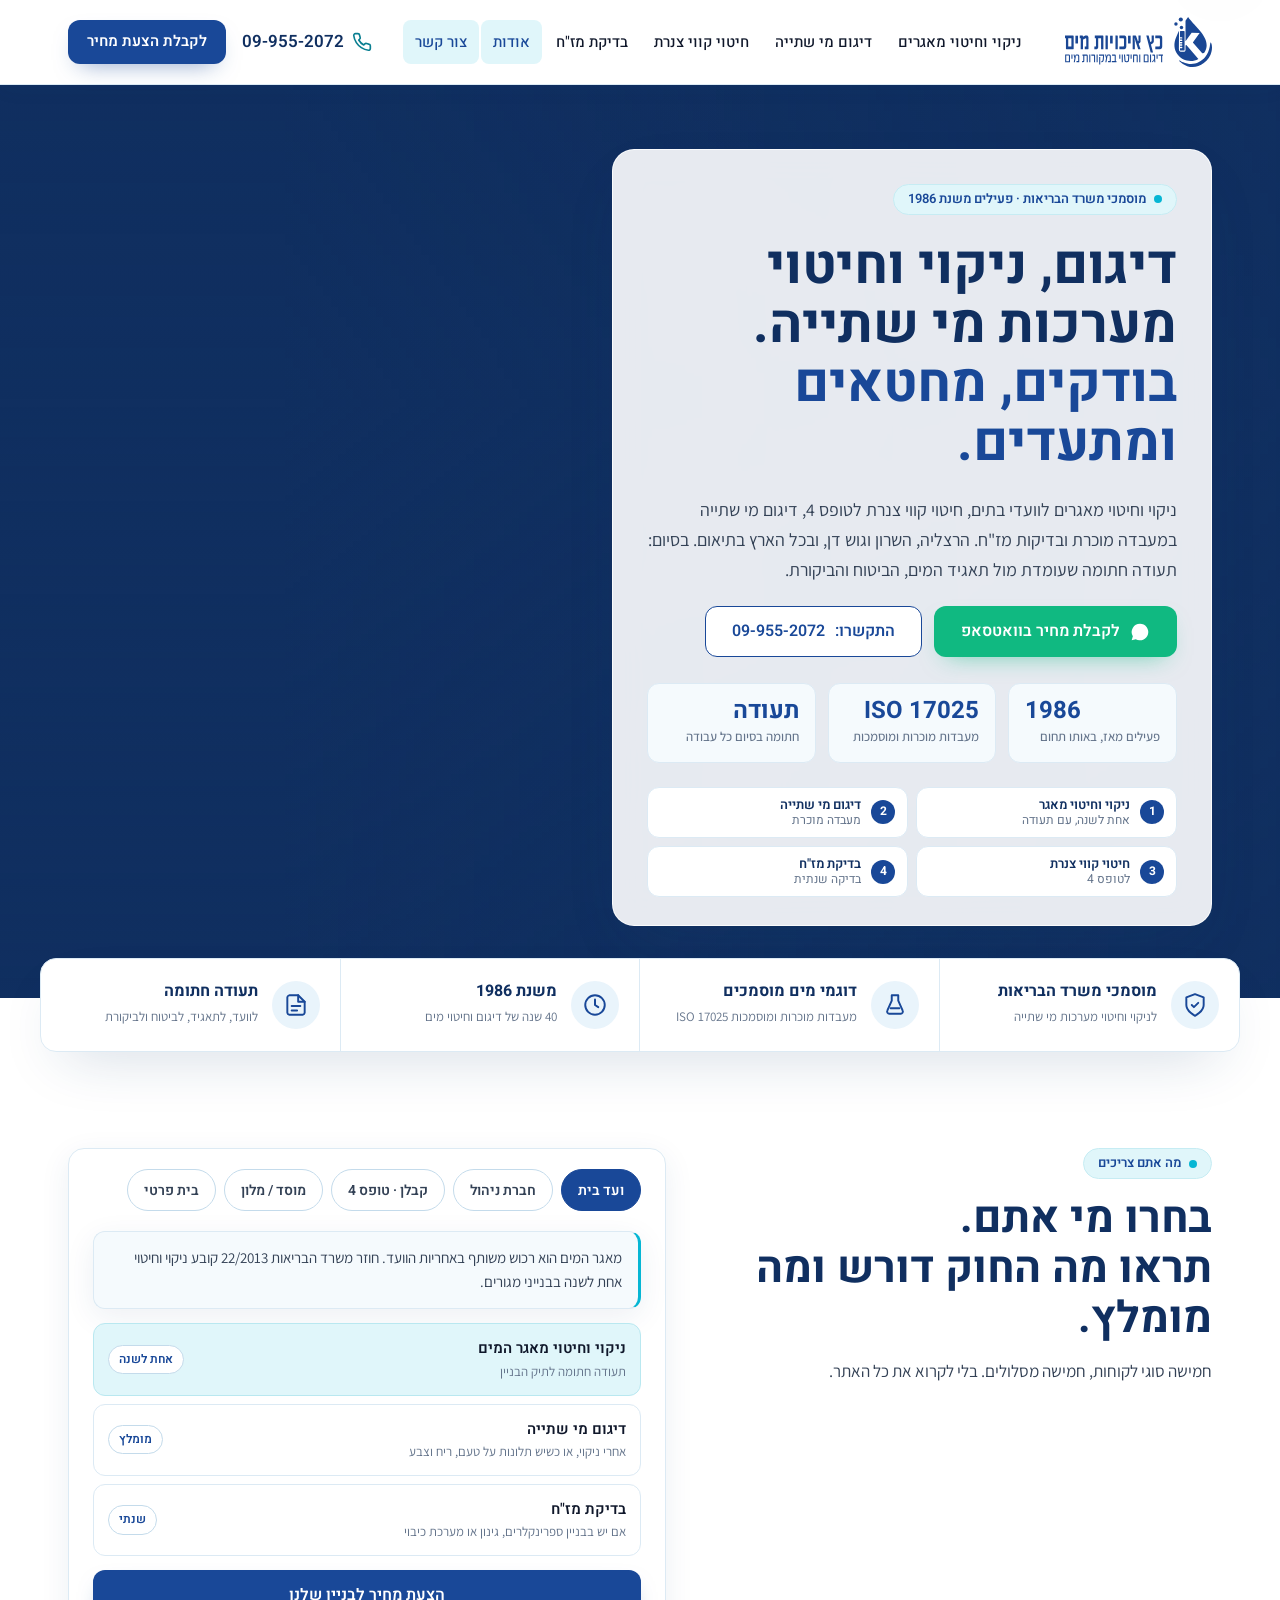
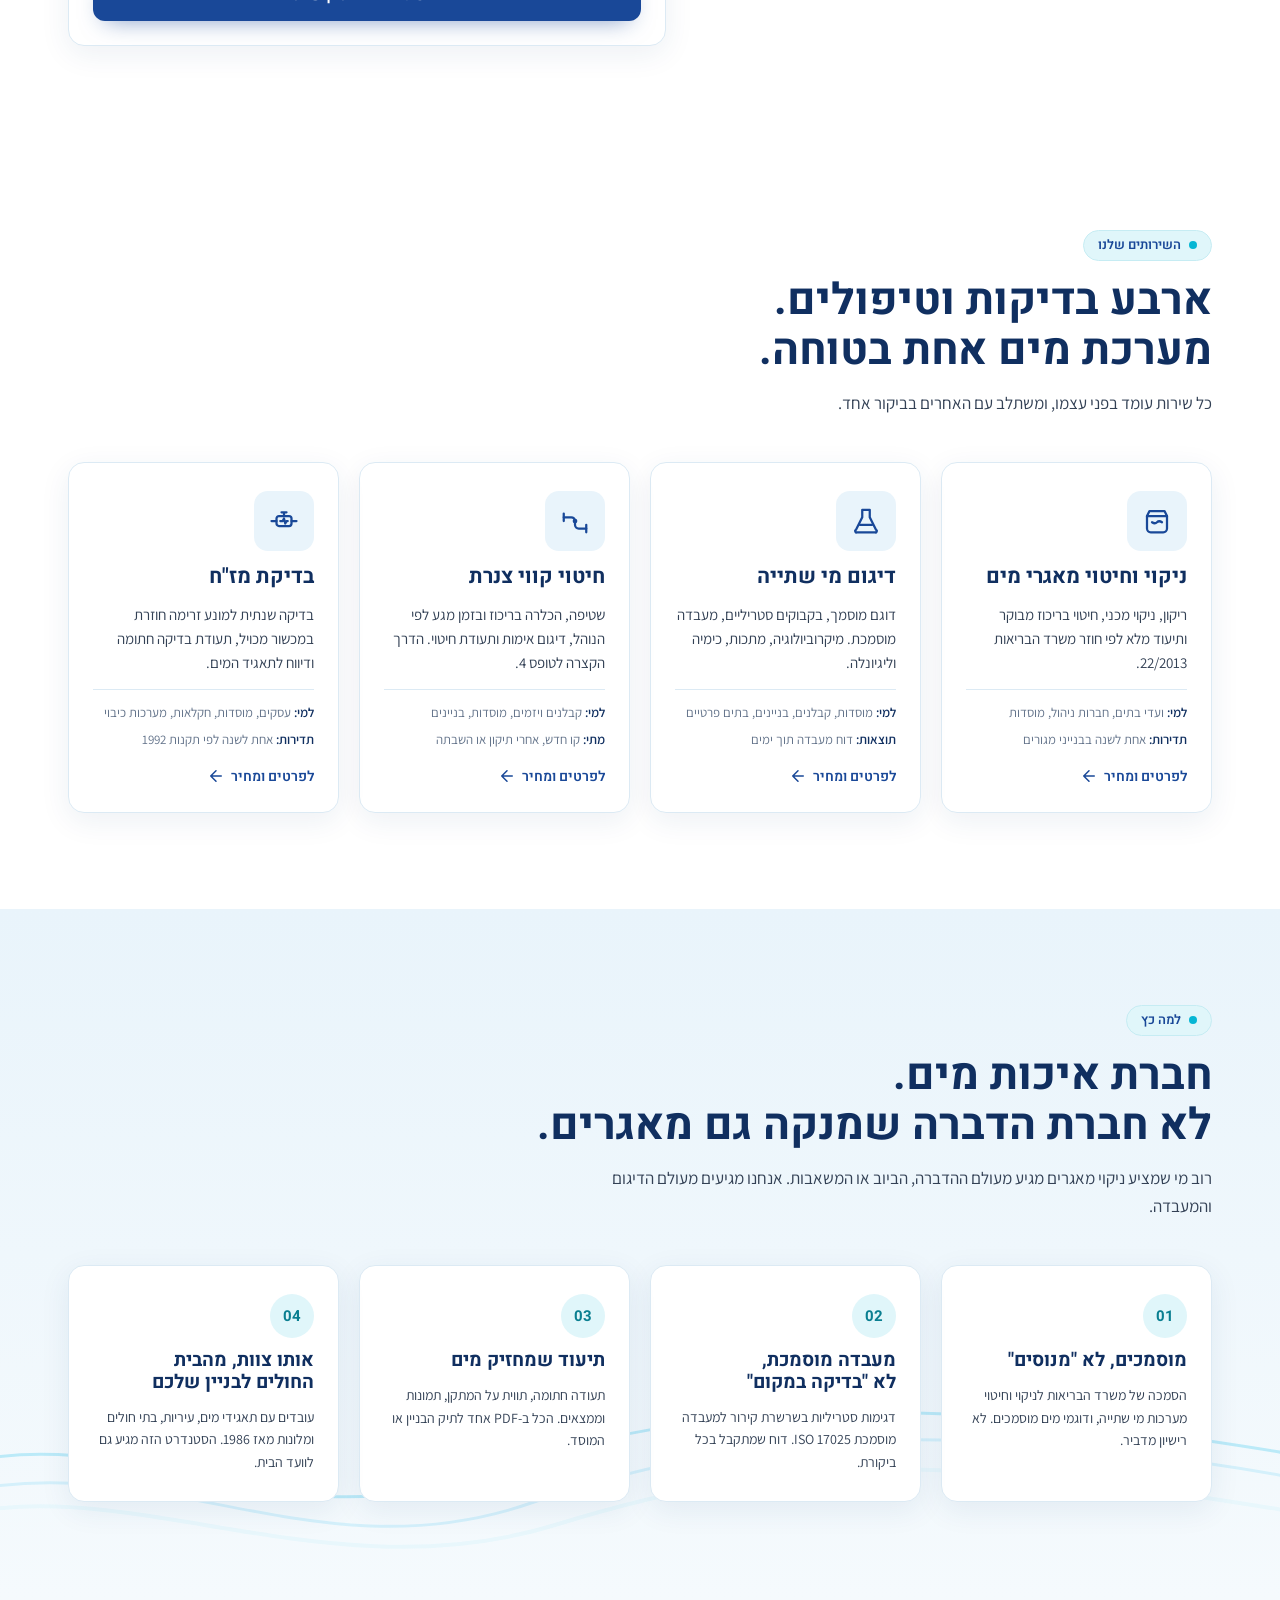
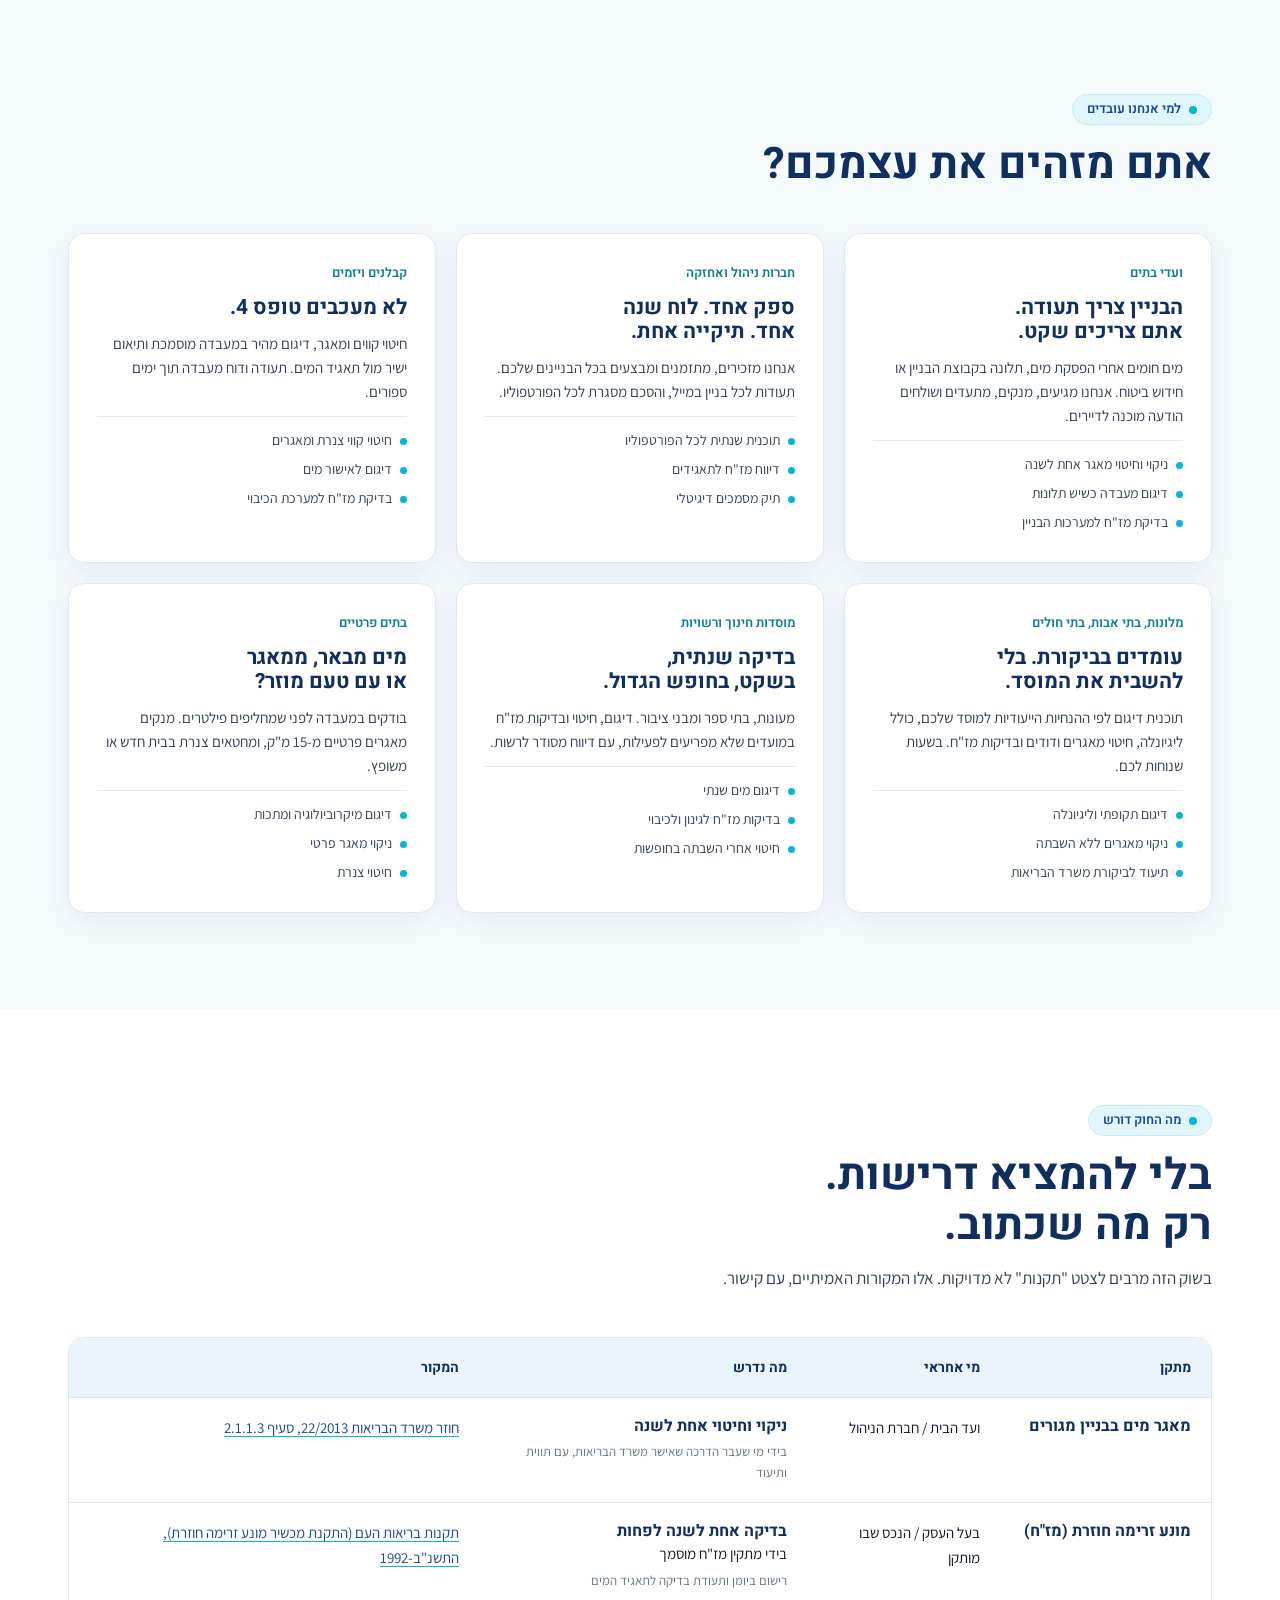
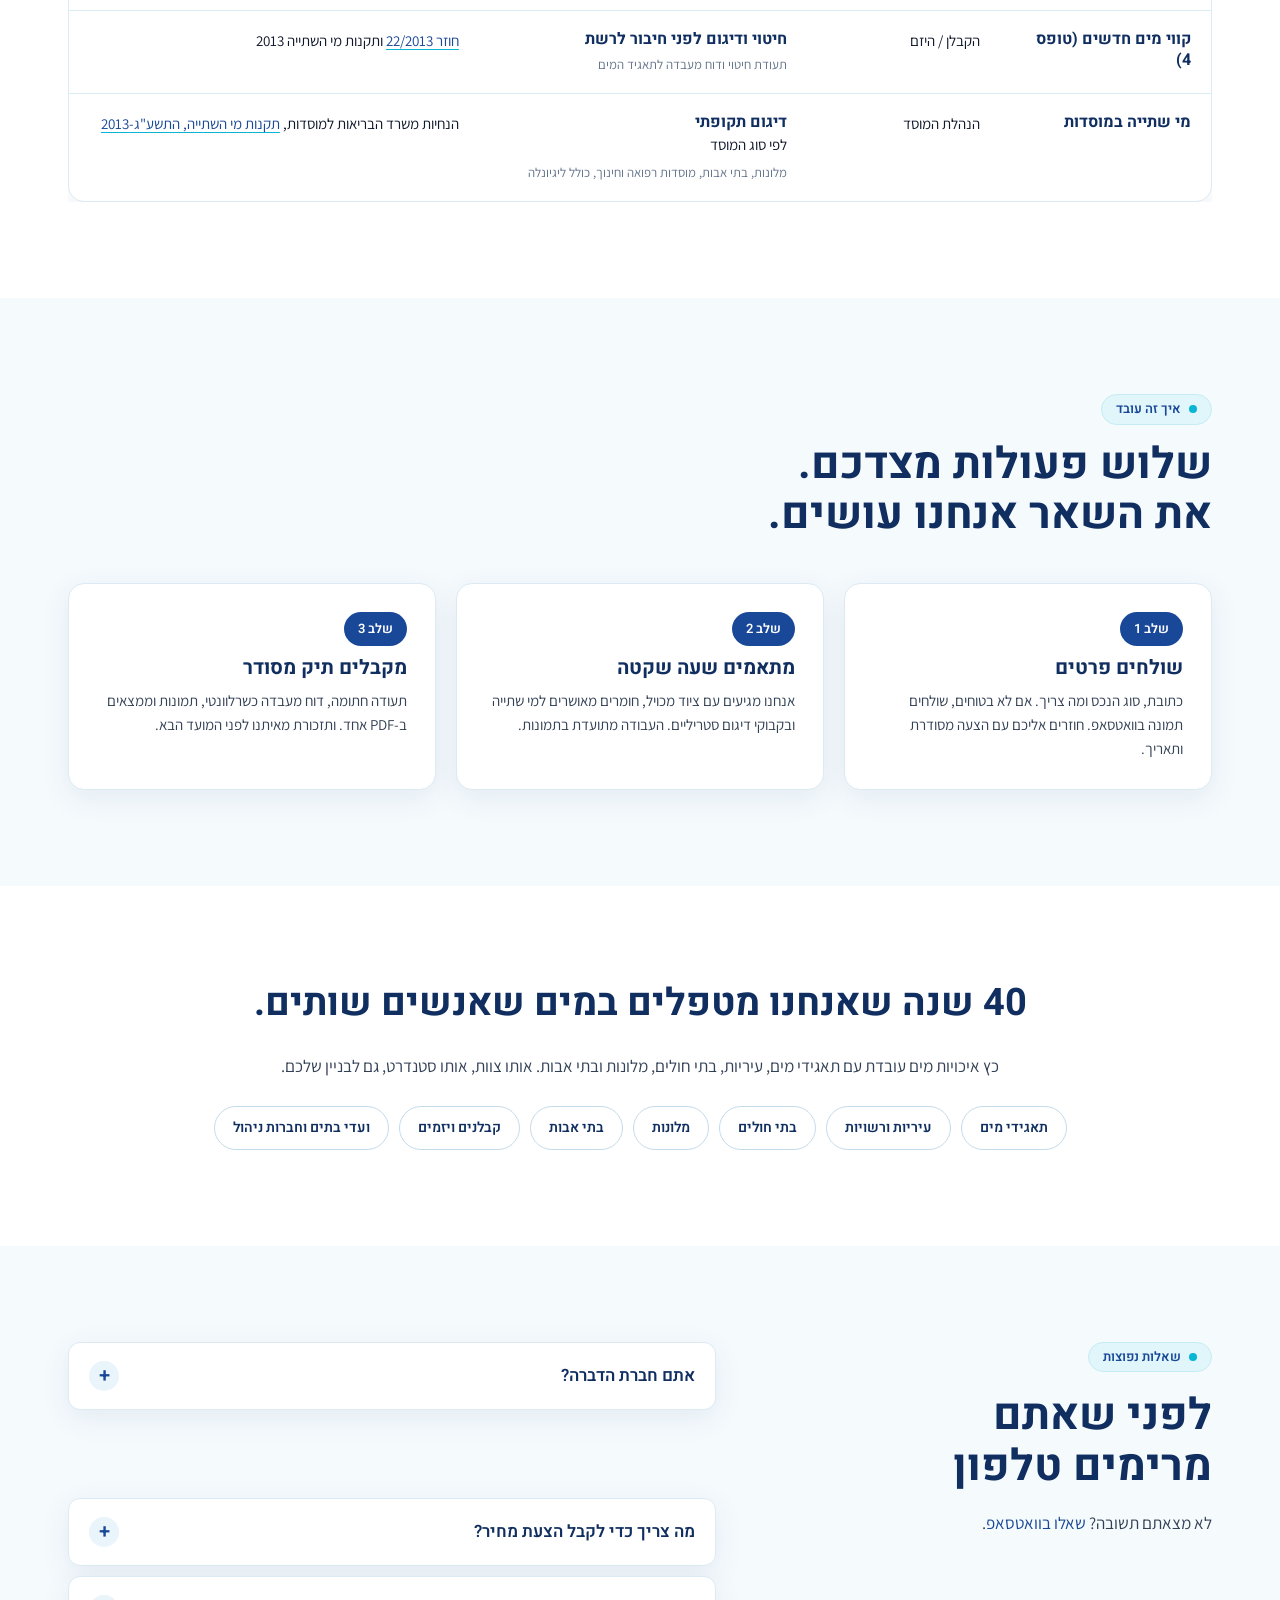
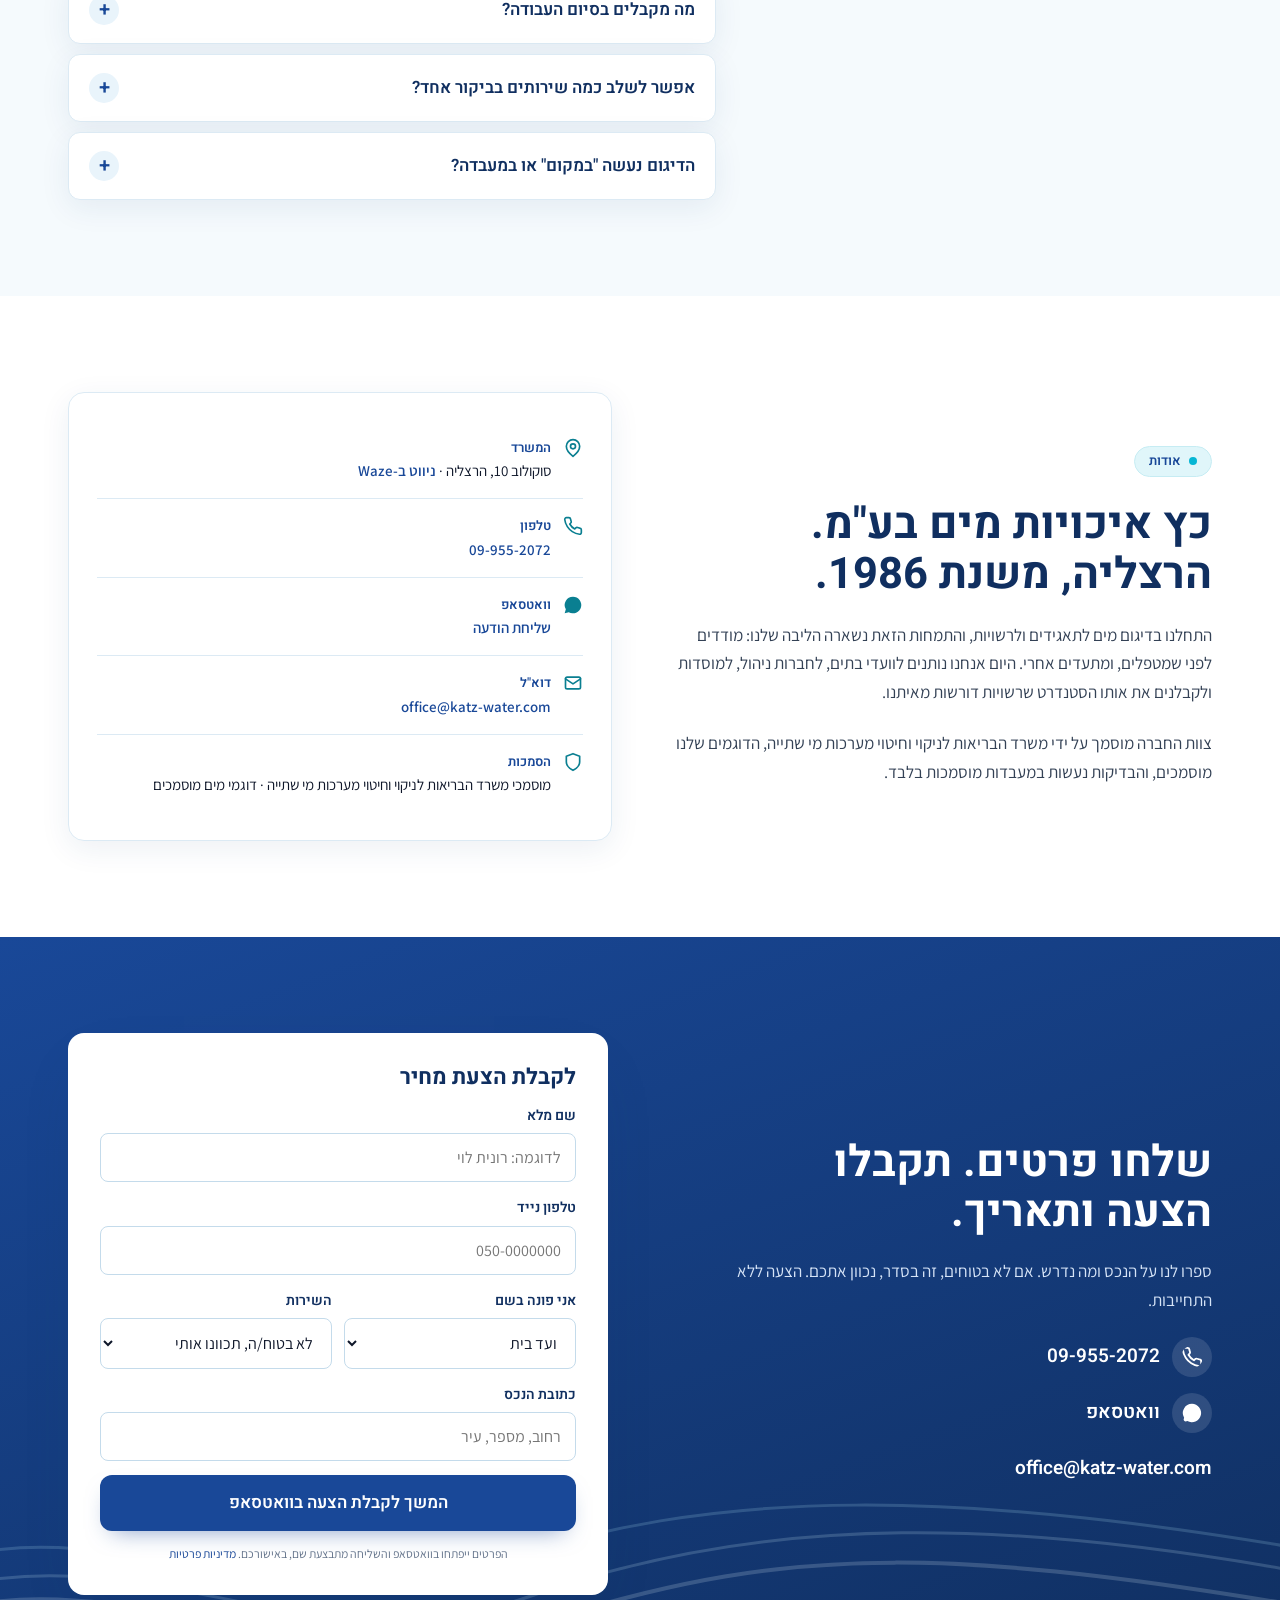
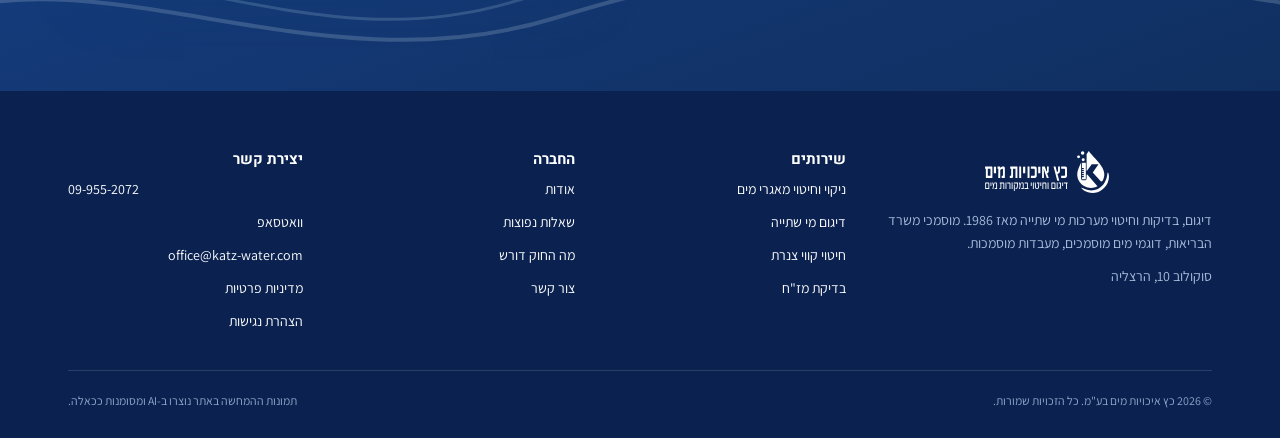
==== commit 01ce916f: "Home hero eyebrow: drop the city name (canvas comment) Co-Authored-By: Claude Fable 5.1 <noreply@ant" ====
--- a/index.html
+++ b/index.html
@@ -99,7 +99,7 @@
   </picture>
   <div class="wrap">
     <div class="stack hero-copy" style="gap:22px">
-      <div class="eyebrow" id="heroEyebrow">מוסמכי משרד הבריאות · הרצליה · פעילים משנת 1986</div>
+      <div class="eyebrow" id="heroEyebrow">מוסמכי משרד הבריאות · פעילים משנת 1986</div>
       <h1 id="heroTitle">דיגום, ניקוי וחיטוי<br>מערכות מי שתייה.<br><span class="accent">בודקים, מחטאים ומתעדים.</span></h1>
       <p class="sub" id="heroSub">ניקוי וחיטוי מאגרים לוועדי בתים, חיטוי קווי צנרת לטופס 4, דיגום מי שתייה במעבדה מוכרת ובדיקות מז"ח. הרצליה, השרון וגוש דן, ובכל הארץ בתיאום. בסיום: תעודה חתומה שעומדת מול תאגיד המים, הביטוח והביקורת.</p>
       <div class="ctas">
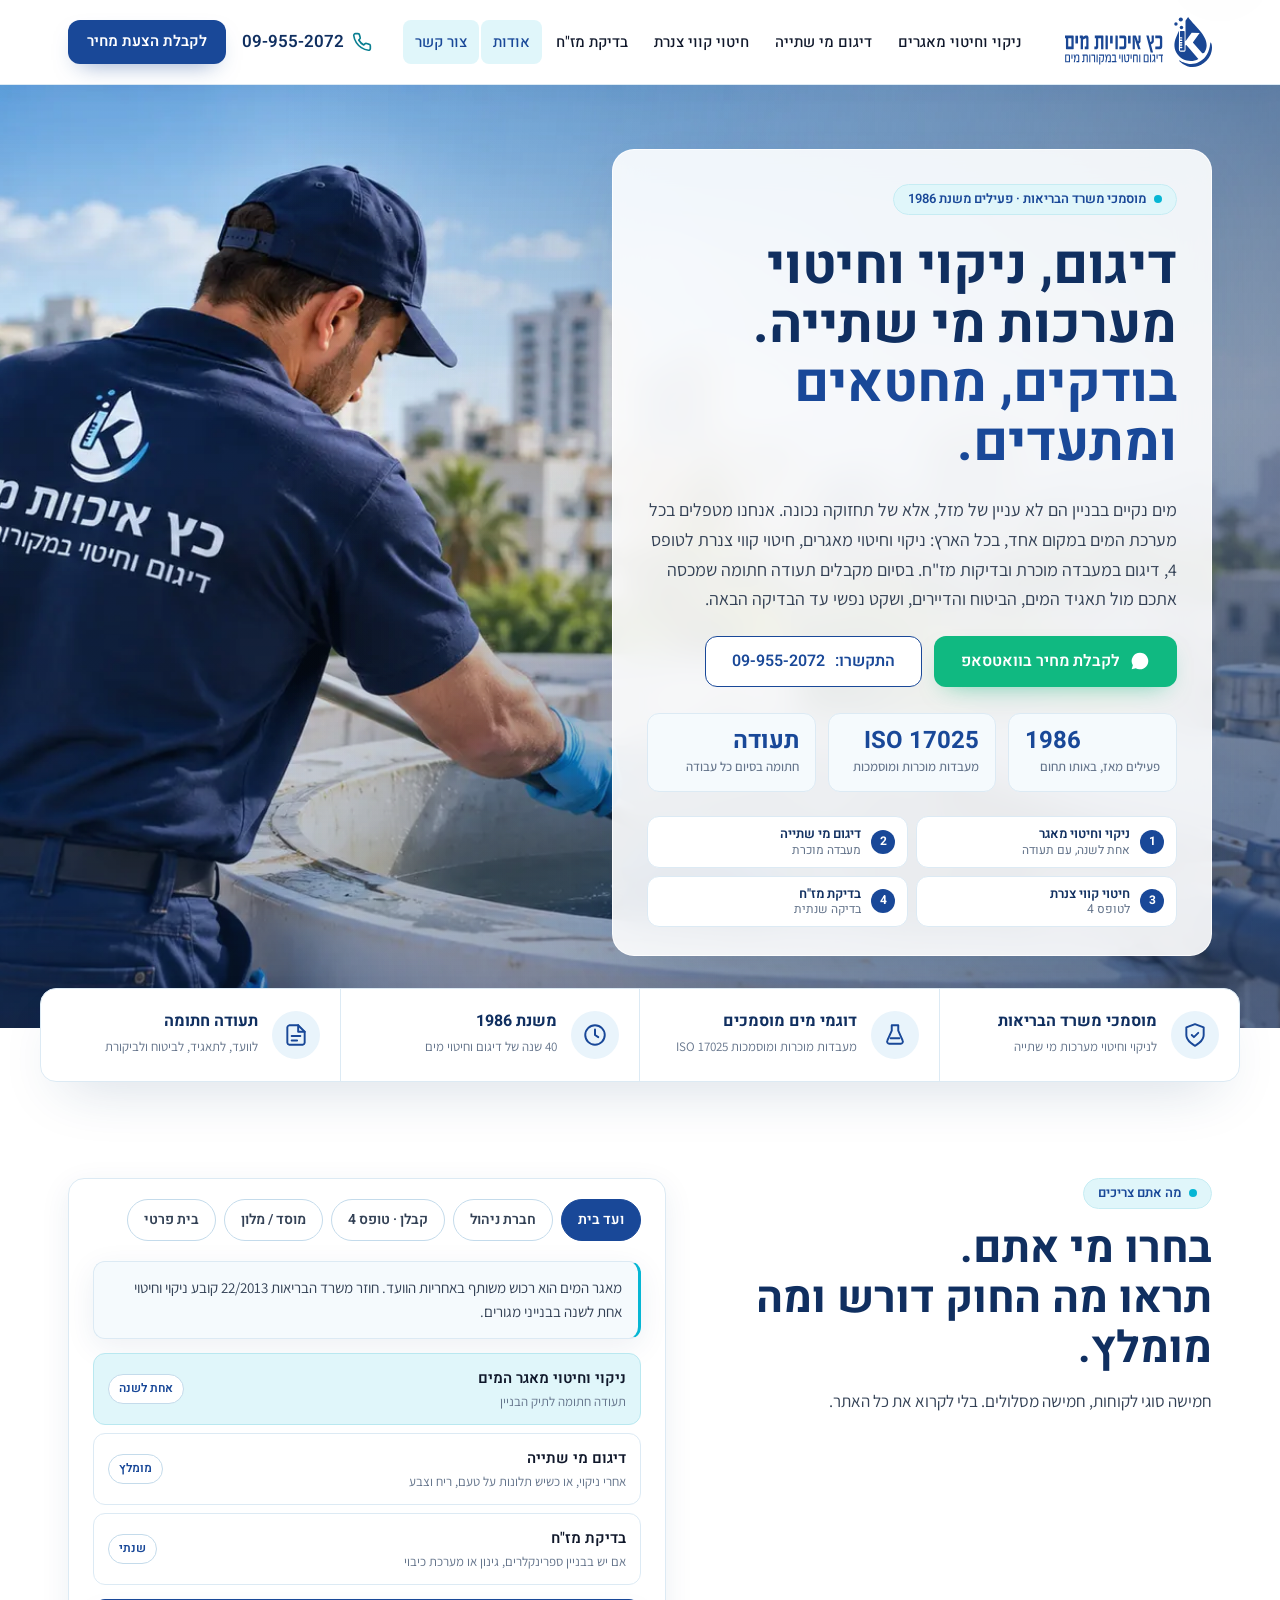
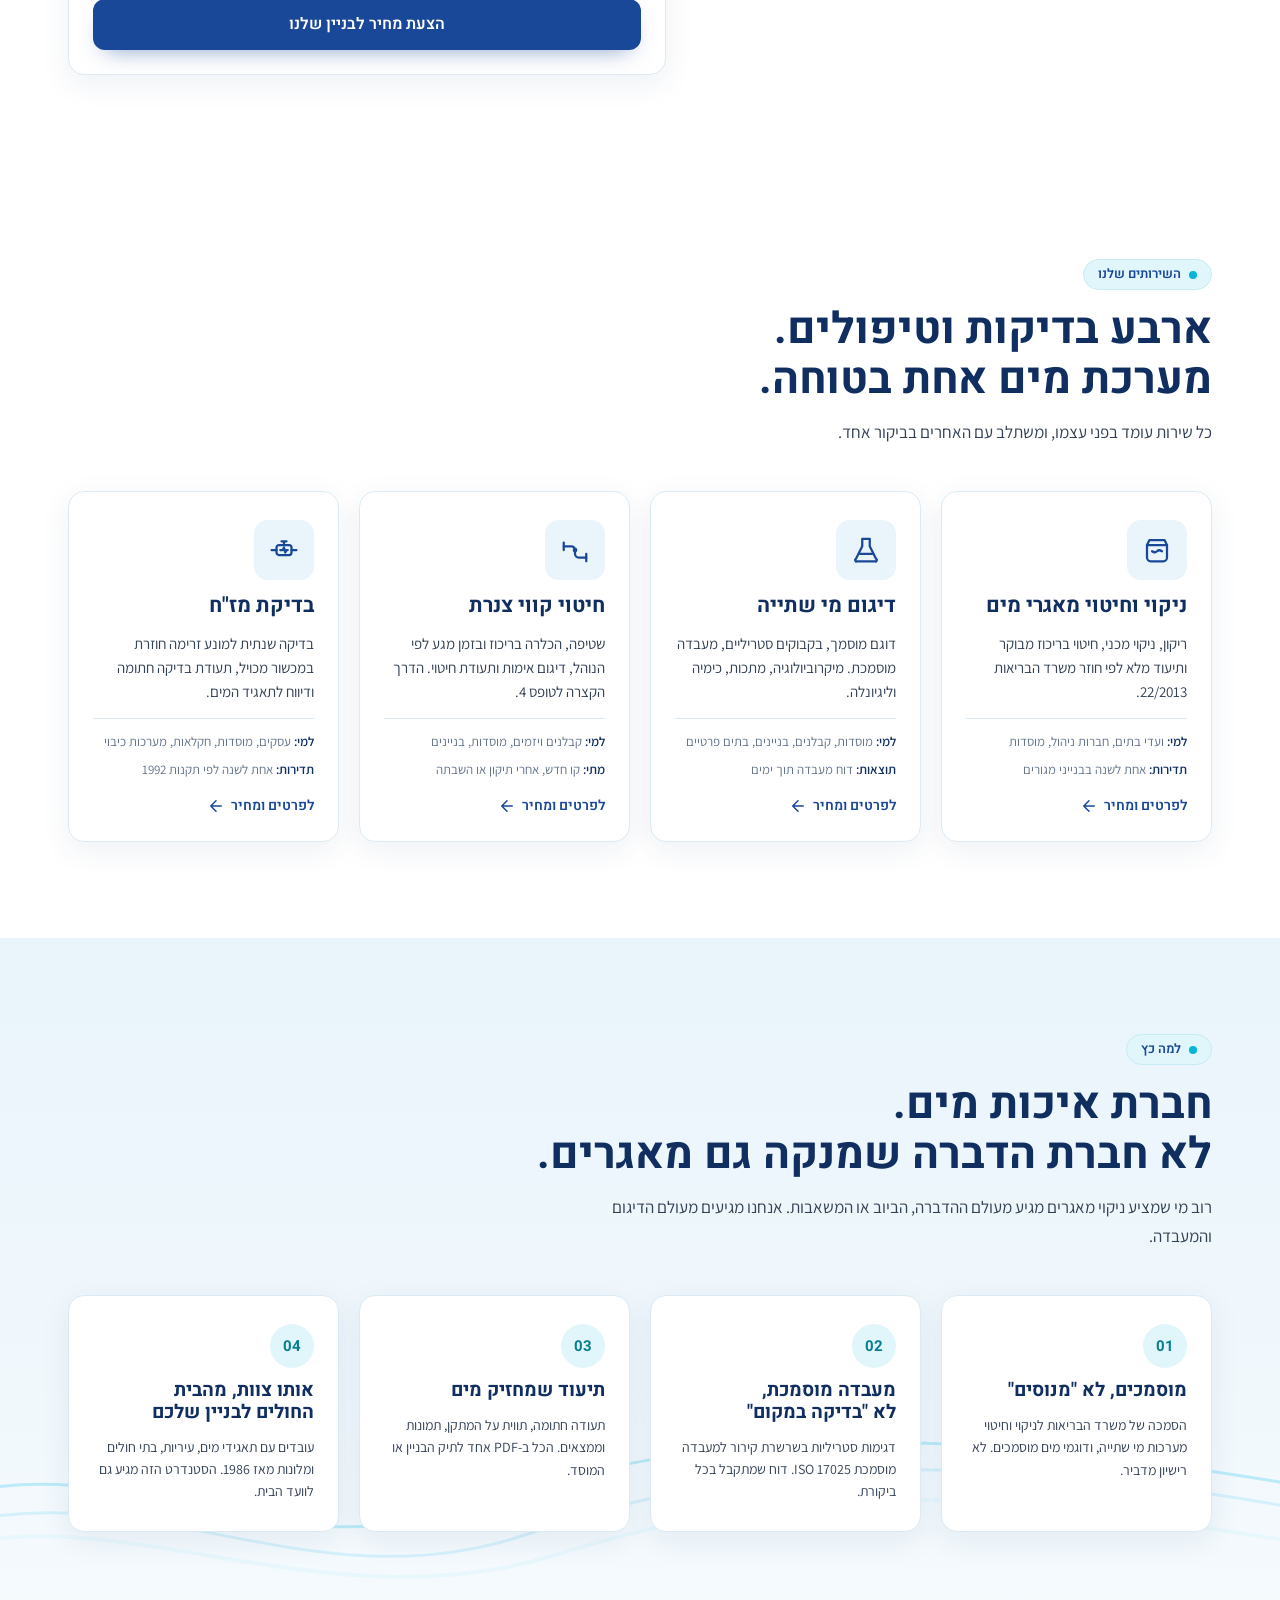
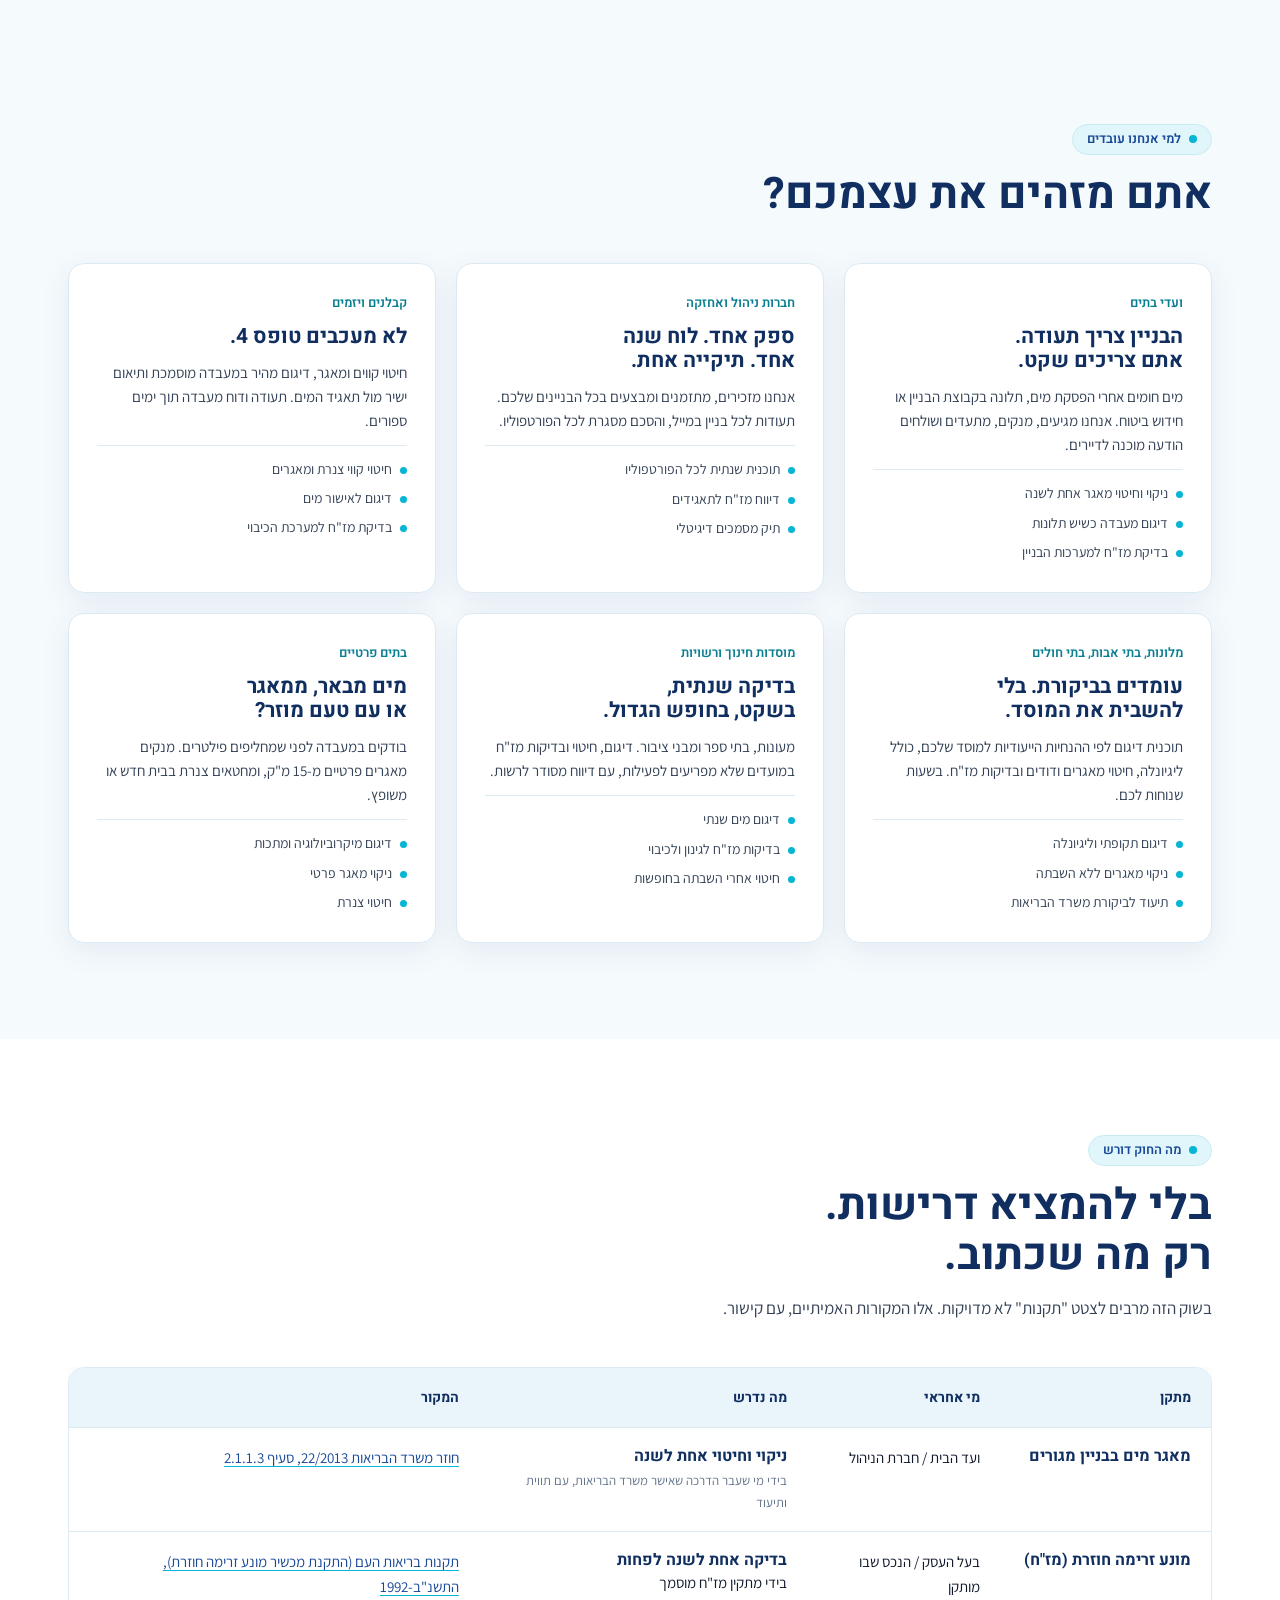
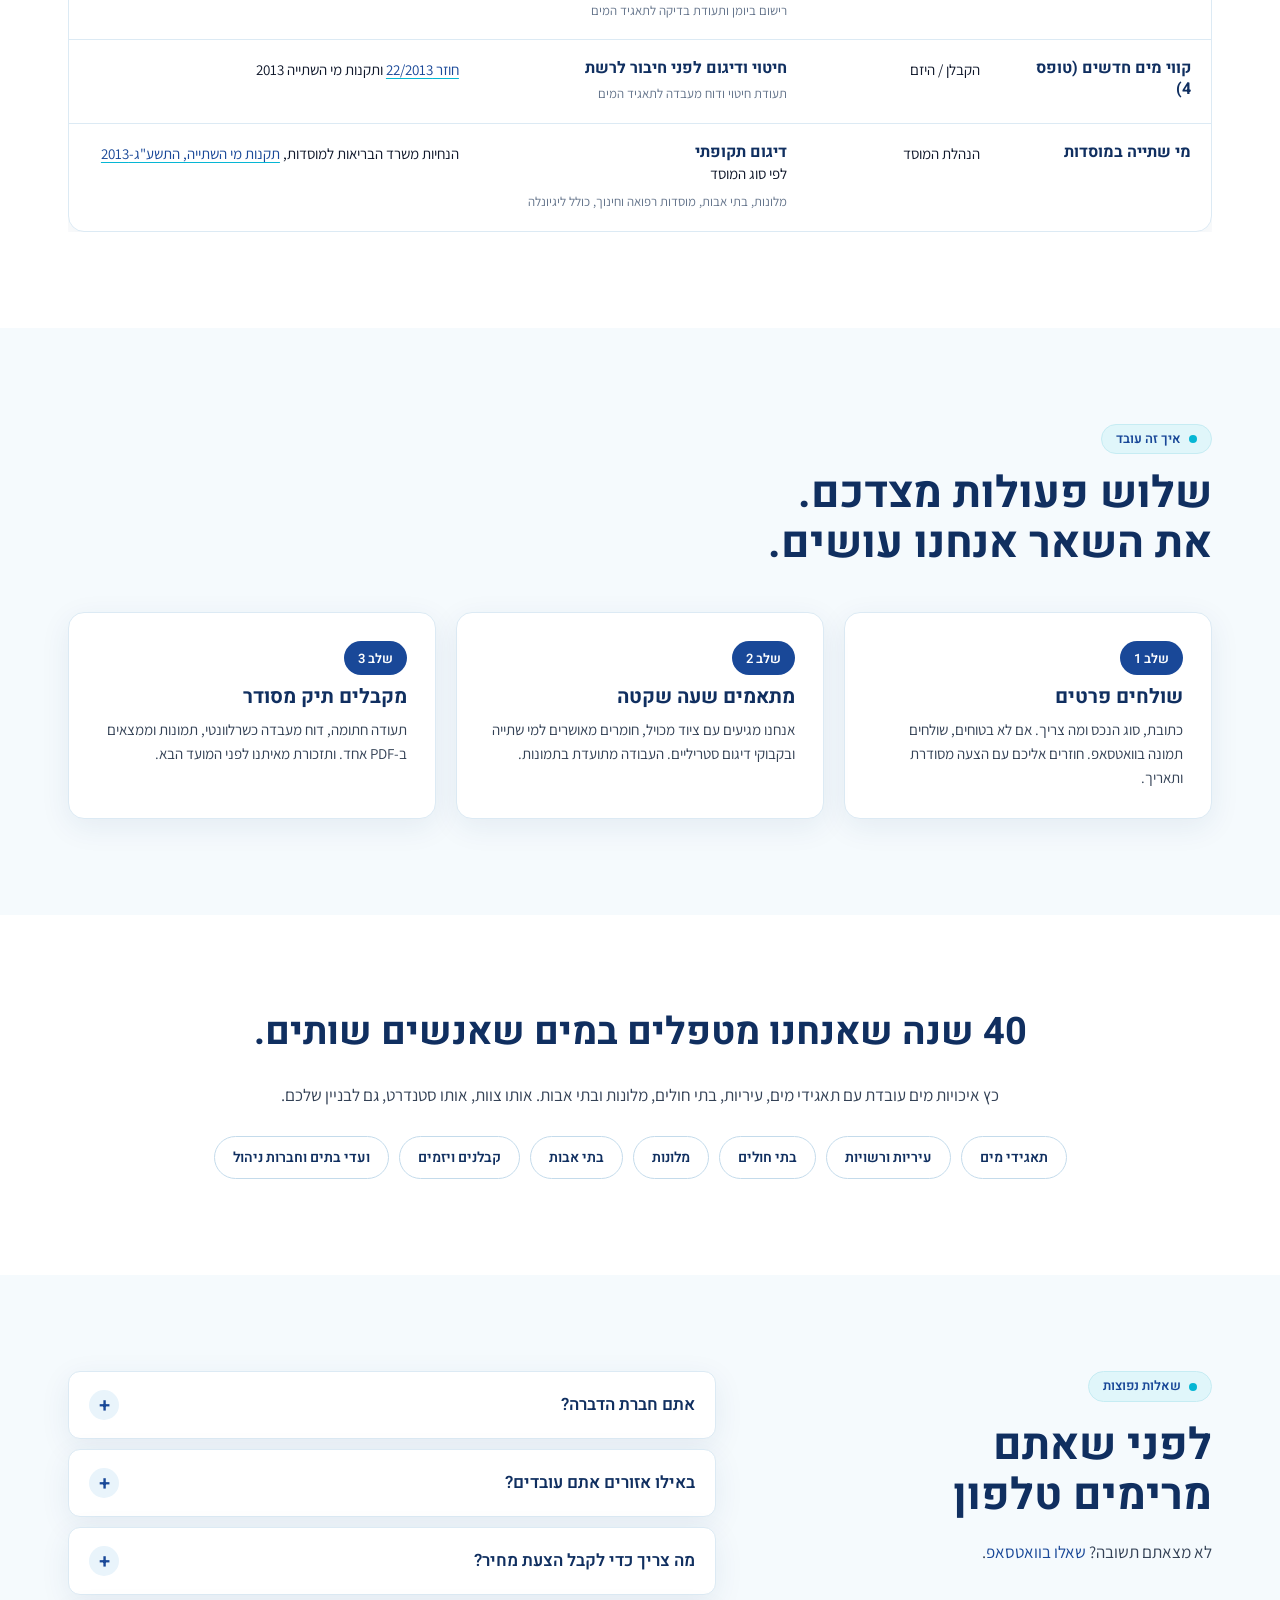
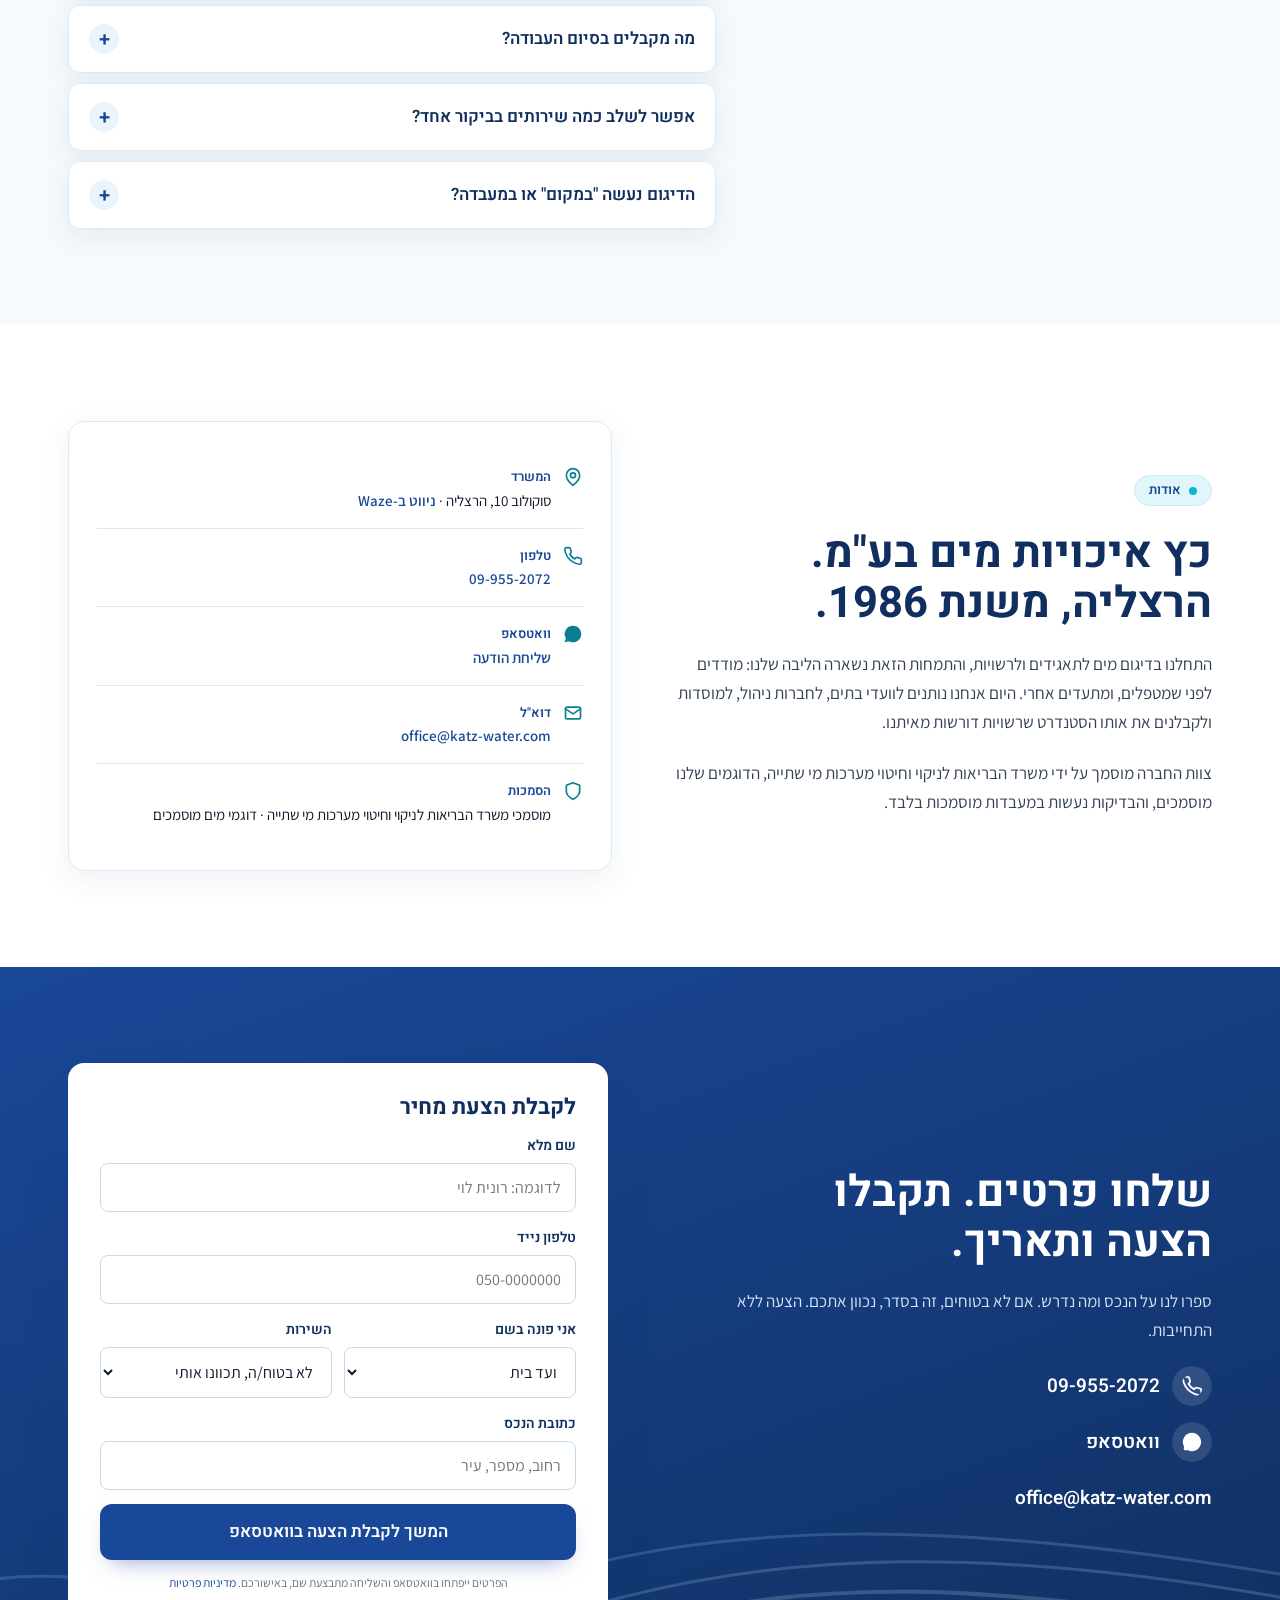
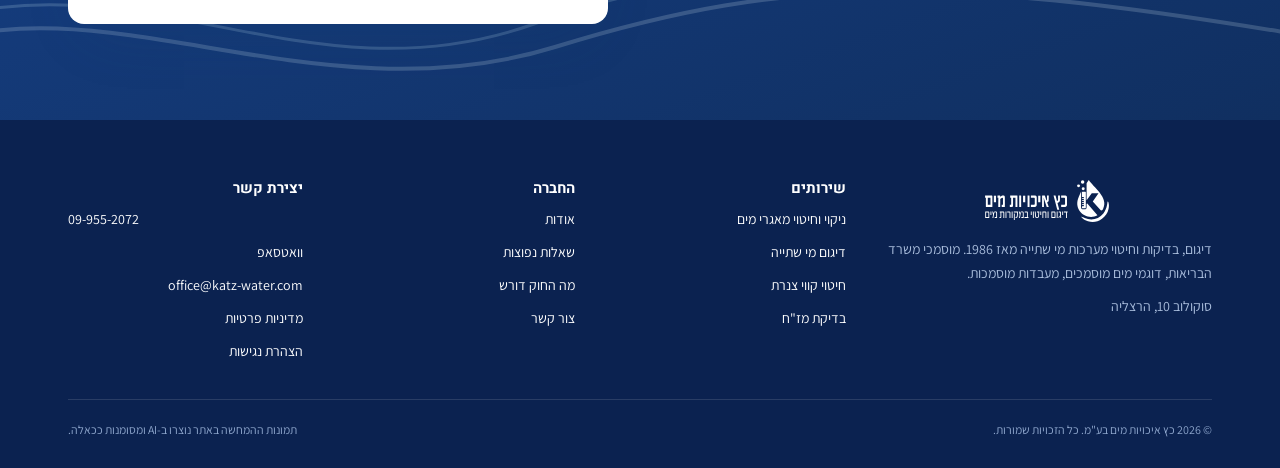
==== commit 9087026e: "Home hero paragraph: benefit-led marketing copy (canvas comment) Co-Authored-By: Claude Fable 5.1 <n" ====
--- a/index.html
+++ b/index.html
@@ -101,7 +101,7 @@
     <div class="stack hero-copy" style="gap:22px">
       <div class="eyebrow" id="heroEyebrow">מוסמכי משרד הבריאות · פעילים משנת 1986</div>
       <h1 id="heroTitle">דיגום, ניקוי וחיטוי<br>מערכות מי שתייה.<br><span class="accent">בודקים, מחטאים ומתעדים.</span></h1>
-      <p class="sub" id="heroSub">ניקוי וחיטוי מאגרים לוועדי בתים, חיטוי קווי צנרת לטופס 4, דיגום מי שתייה במעבדה מוכרת ובדיקות מז"ח. הרצליה, השרון וגוש דן, ובכל הארץ בתיאום. בסיום: תעודה חתומה שעומדת מול תאגיד המים, הביטוח והביקורת.</p>
+      <p class="sub" id="heroSub">מים נקיים בבניין הם לא עניין של מזל, אלא של תחזוקה נכונה. אנחנו מטפלים בכל מערכת המים במקום אחד, בכל הארץ: ניקוי וחיטוי מאגרים, חיטוי קווי צנרת לטופס 4, דיגום במעבדה מוכרת ובדיקות מז"ח. בסיום מקבלים תעודה חתומה שמכסה אתכם מול תאגיד המים, הביטוח והדיירים, ושקט נפשי עד הבדיקה הבאה.</p>
       <div class="ctas">
         <a class="btn btn-primary" href="https://wa.me/972584219429?text=%D7%A9%D7%9C%D7%95%D7%9D%2C%20%D7%90%D7%A0%D7%99%20%D7%9E%D7%A2%D7%95%D7%A0%D7%99%D7%99%D7%9F%2F%D7%AA%20%D7%91%D7%94%D7%A6%D7%A2%D7%AA%20%D7%9E%D7%97%D7%99%D7%A8%20%D7%9E%D7%9B%D7%A5%20%D7%90%D7%99%D7%9B%D7%95%D7%99%D7%95%D7%AA%20%D7%9E%D7%99%D7%9D" target="_blank" rel="noopener" data-track="click_whatsapp" data-label="hero"><svg aria-hidden="true" viewBox="0 0 24 24" fill="currentColor"><path d="M12 2a10 10 0 0 0-8.6 15.1L2 22l5-1.3A10 10 0 1 0 12 2zm4.5 12.1c-.2-.1-1.5-.7-1.7-.8s-.4-.1-.6.1-.6.8-.8 1-.3.2-.5.1a6.7 6.7 0 0 1-3.3-2.9c-.3-.4.2-.4.7-1.3.1-.2 0-.3 0-.4l-.8-1.8c-.2-.5-.4-.4-.6-.4h-.5a1 1 0 0 0-.7.3 3 3 0 0 0-.9 2.2 5.2 5.2 0 0 0 1.1 2.8 12 12 0 0 0 4.6 4c1.7.7 2.3.8 3.2.7a2.7 2.7 0 0 0 1.8-1.3 2.2 2.2 0 0 0 .2-1.3c-.1-.1-.3-.2-.5-.3z"/></svg>לקבלת מחיר בוואטסאפ</a>
         <a class="btn btn-outline" href="tel:+97299552072" data-track="click_call" data-label="hero">התקשרו: <span class="num" data-phone>09-955-2072</span></a>
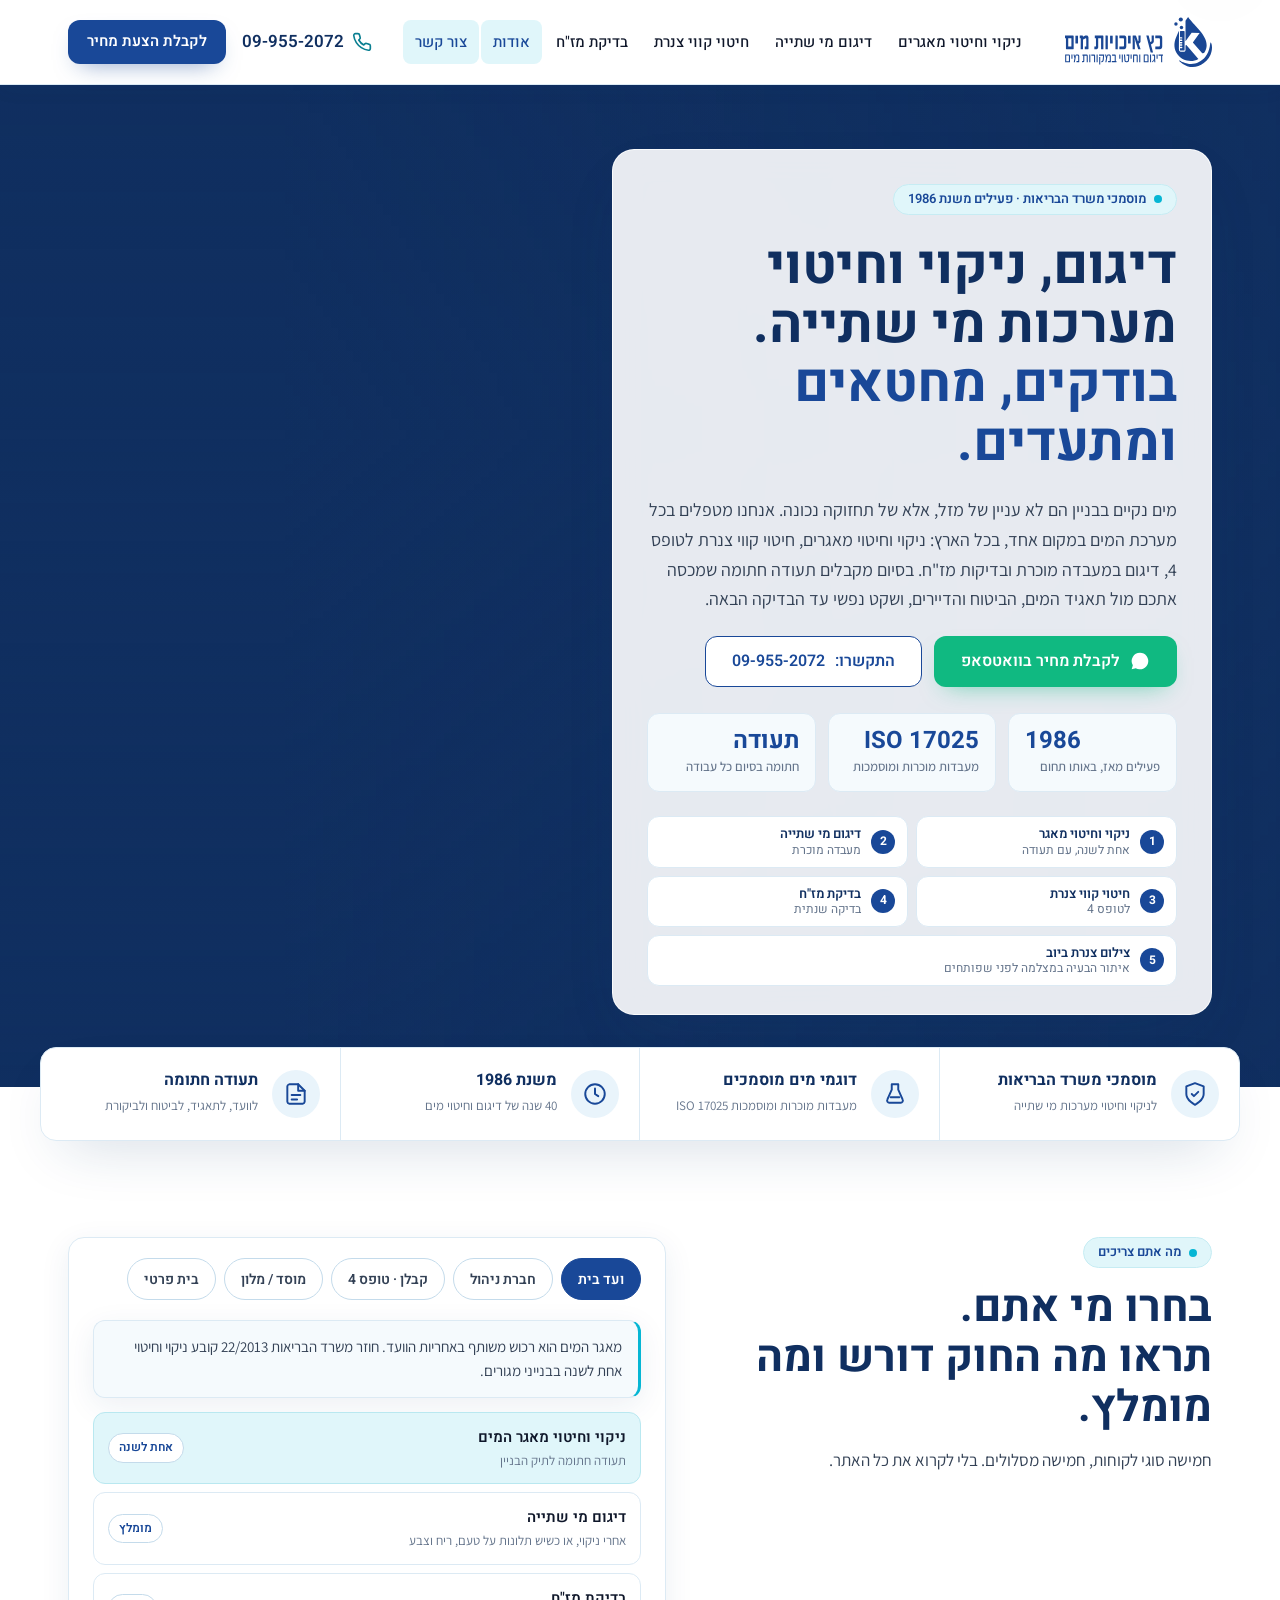
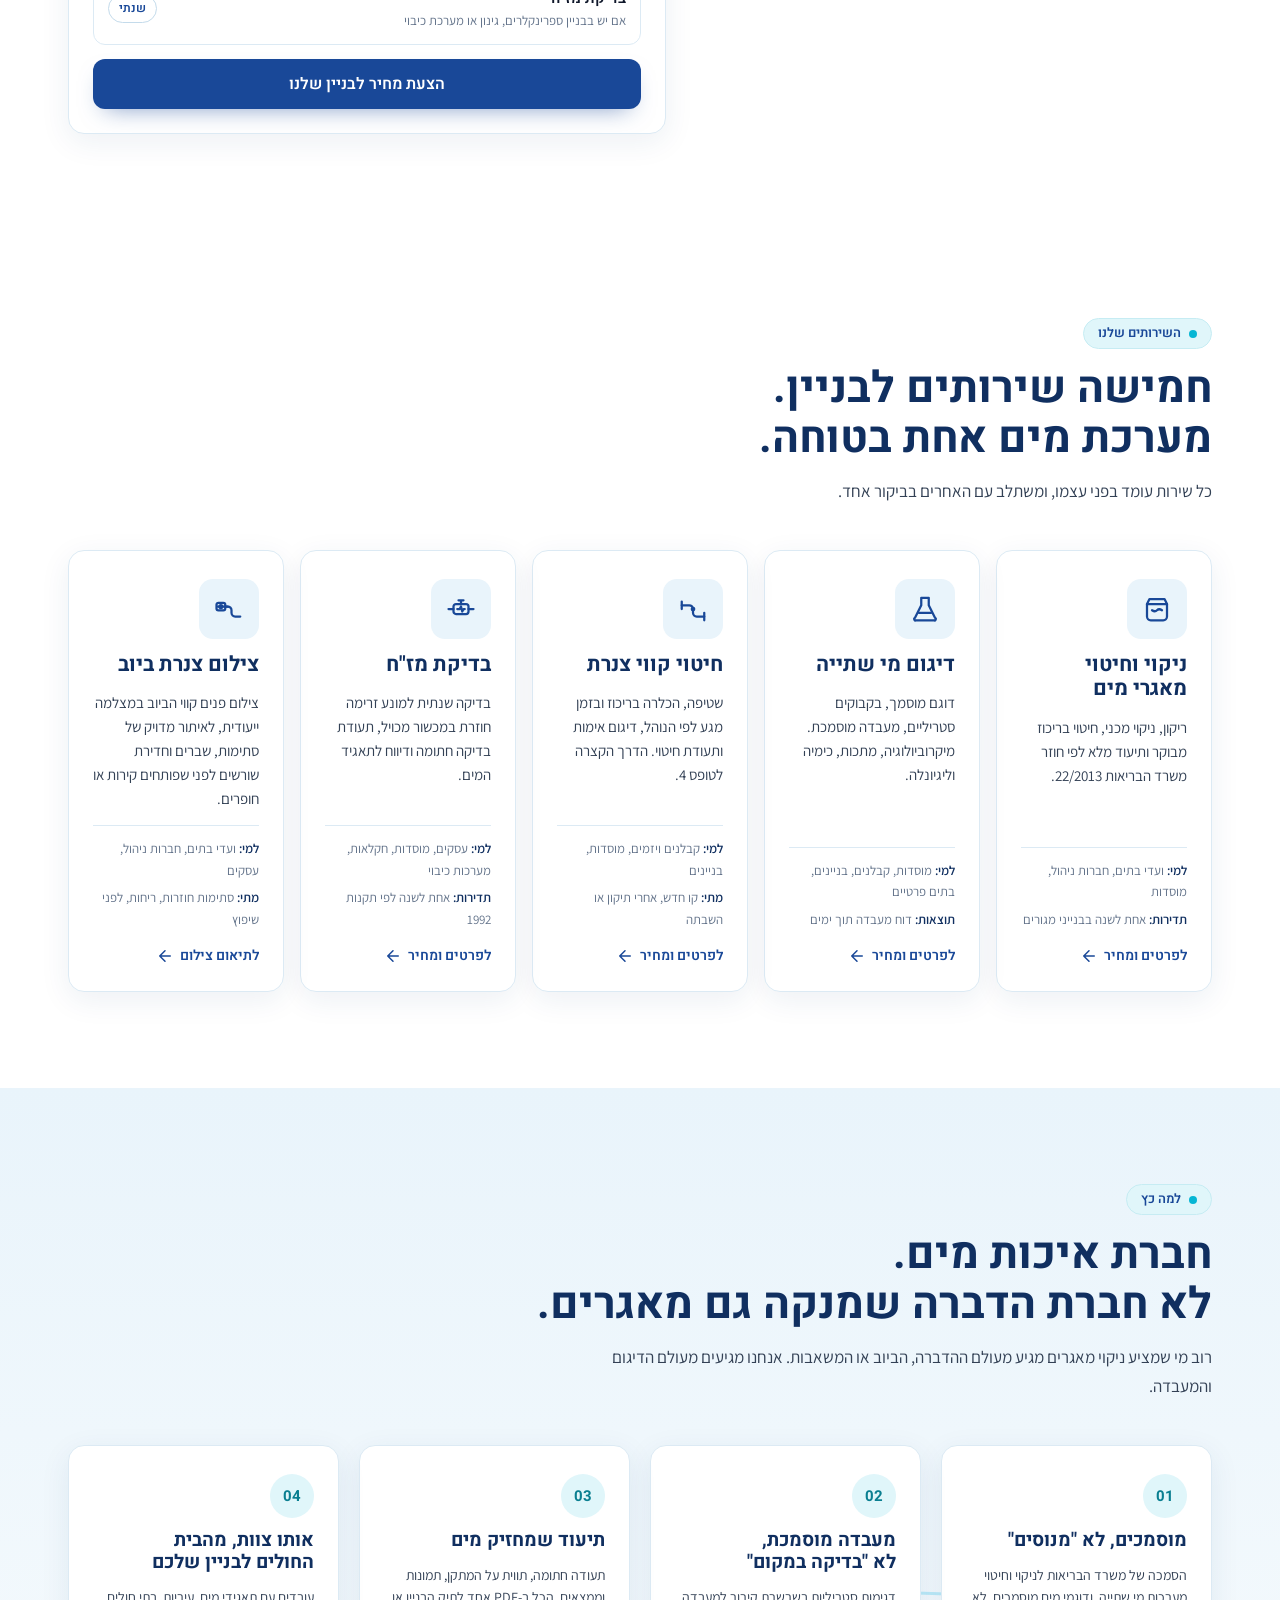
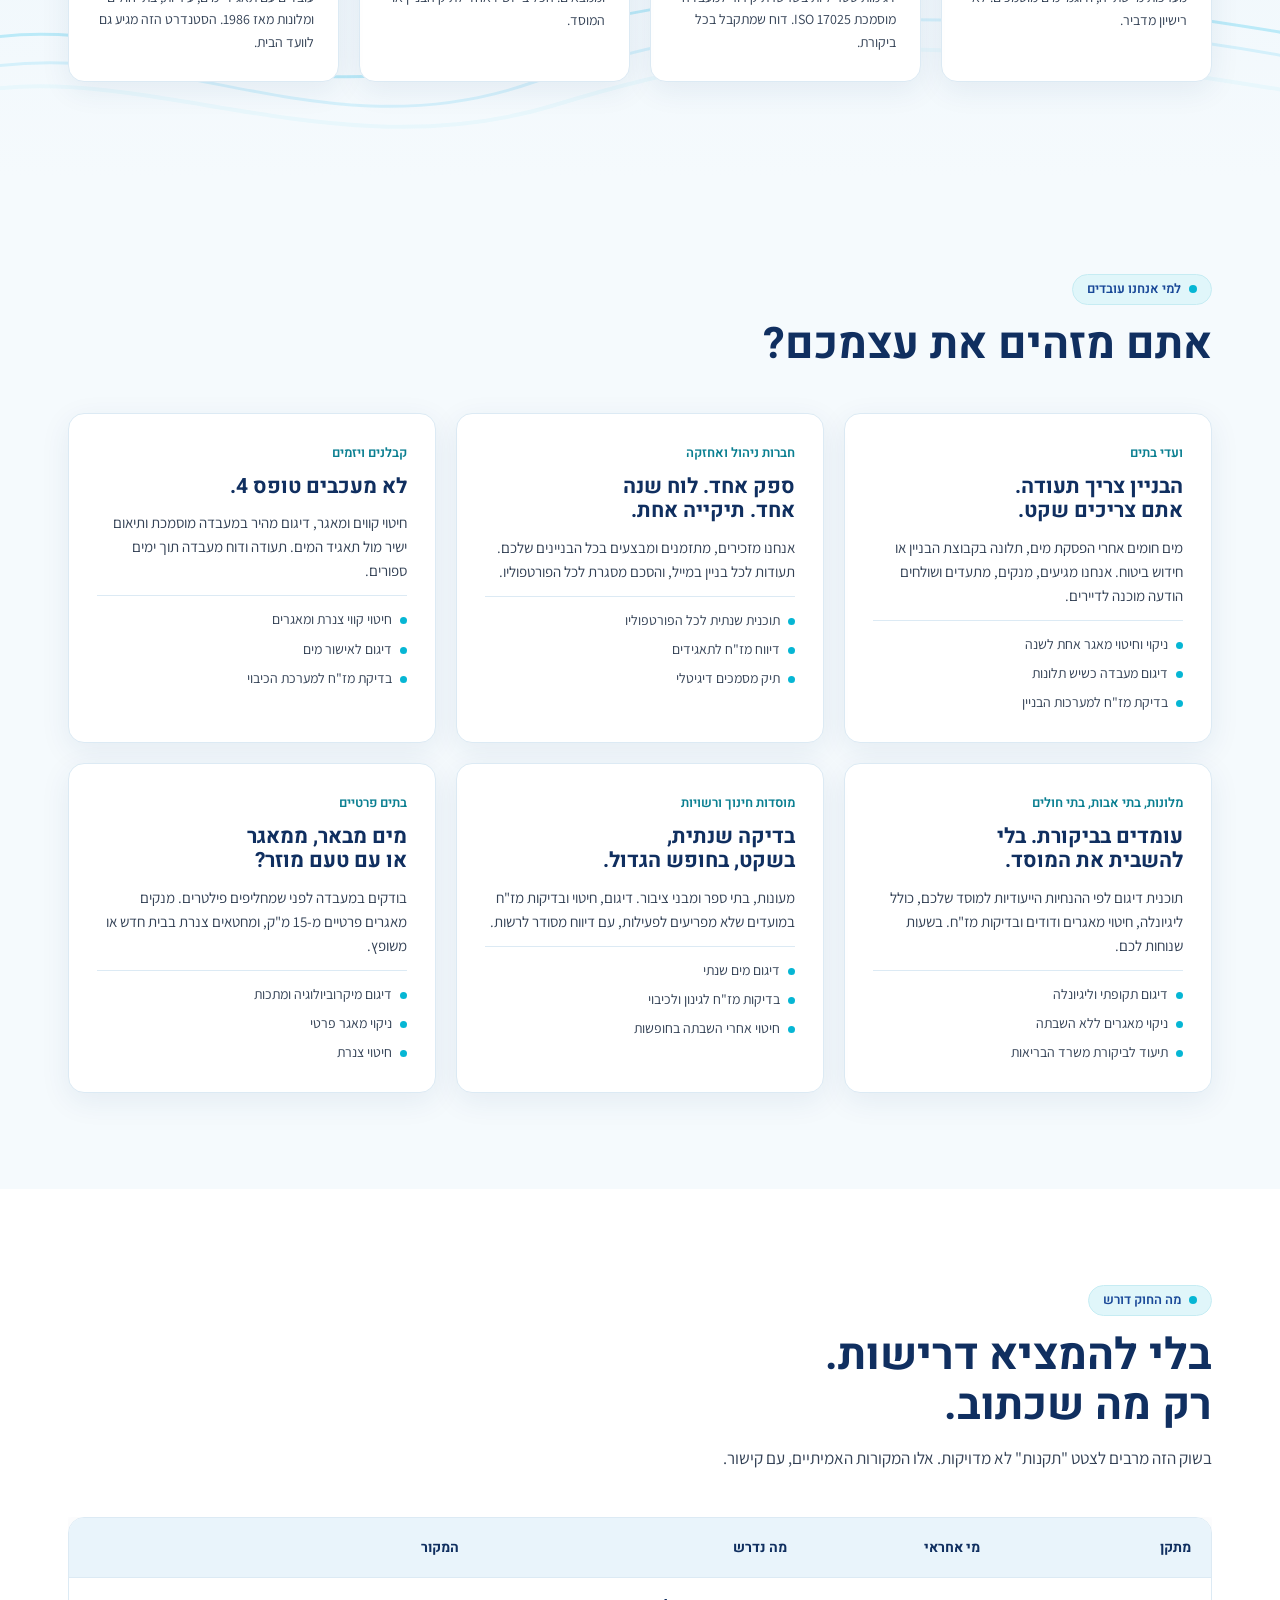
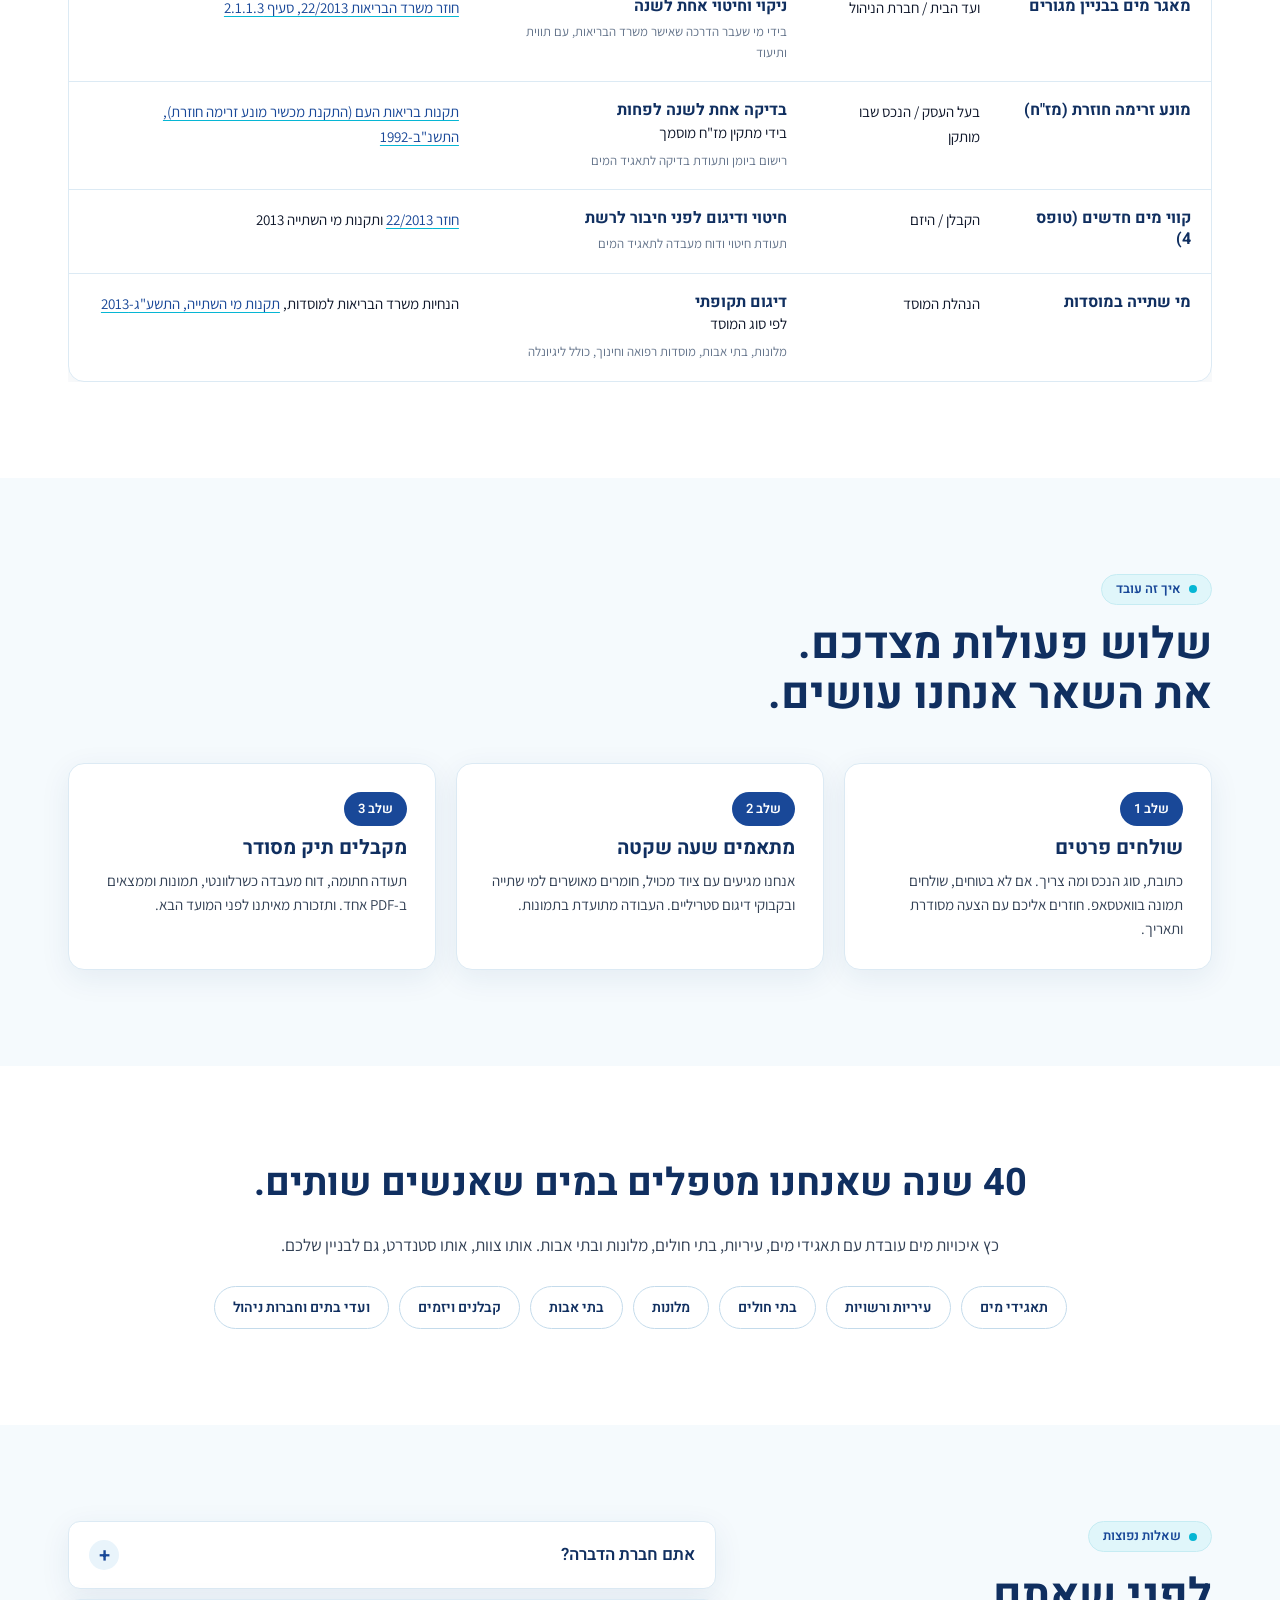
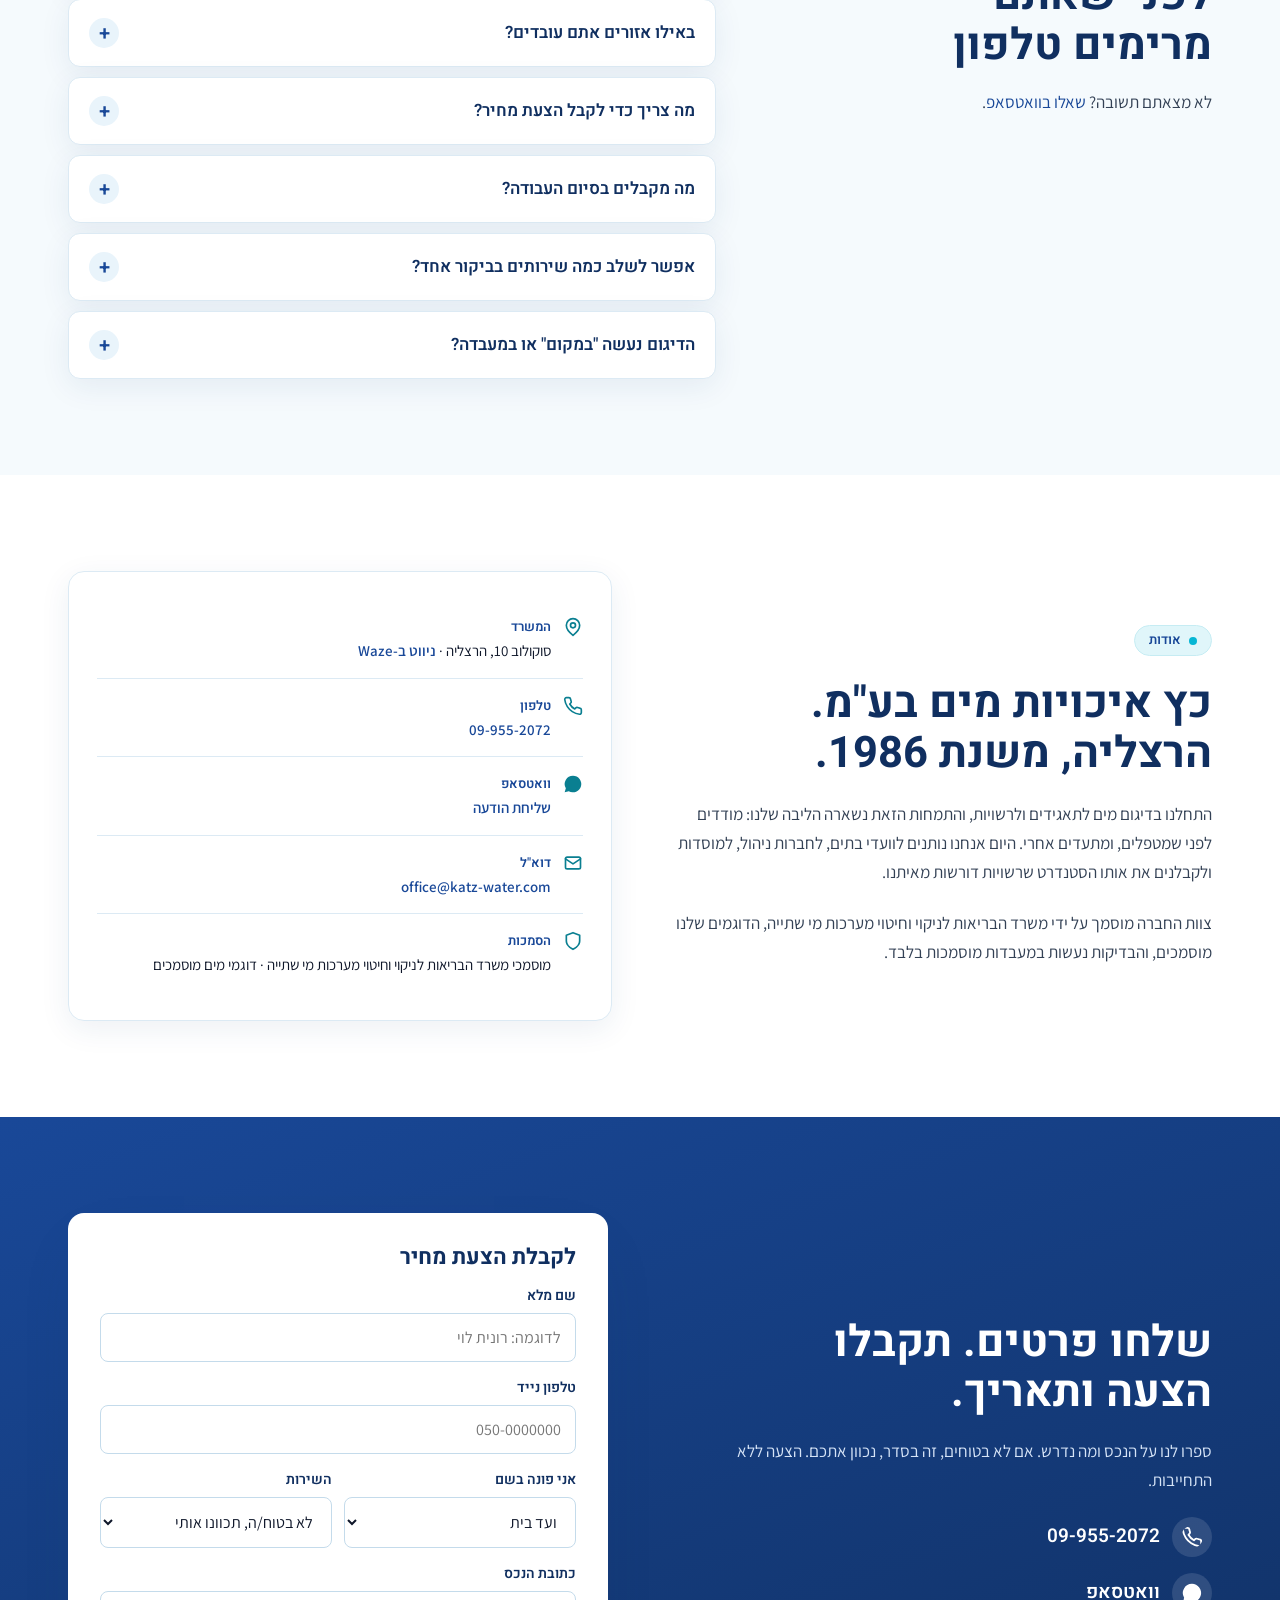
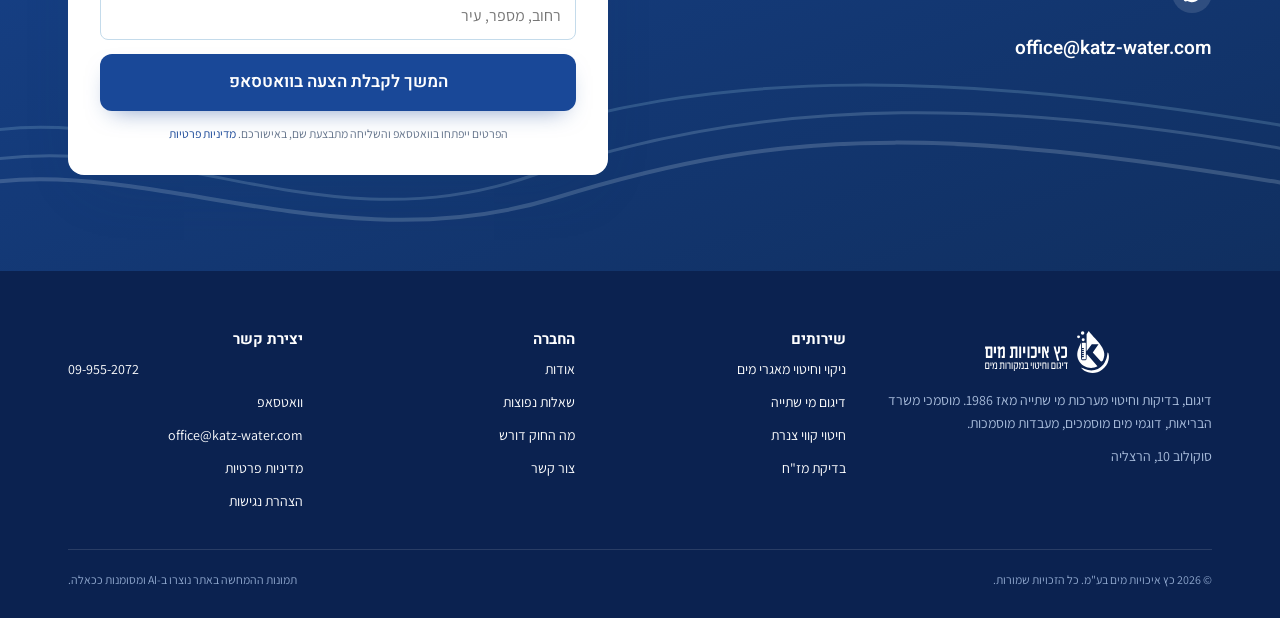
==== commit 35e8269a: "Add sewer-pipe CCTV as a fifth service (hero tile, services card, form option; canvas comment); keep" ====
--- a/index.html
+++ b/index.html
@@ -116,6 +116,7 @@
         <a href="digum-mei-shtiya/"><b>2</b><span>דיגום מי שתייה<small>מעבדה מוכרת</small></span></a>
         <a href="hitui-tzaneret/"><b>3</b><span>חיטוי קווי צנרת<small>לטופס 4</small></span></a>
         <a href="mazach/"><b>4</b><span>בדיקת מז"ח<small>בדיקה שנתית</small></span></a>
+        <a href="#lead" class="wide"><b>5</b><span>צילום צנרת ביוב<small>איתור הבעיה במצלמה לפני שפותחים</small></span></a>
       </nav>
     </div>
   </div>
@@ -205,7 +206,7 @@
   <div class="wrap">
     <div class="sec-head">
       <div class="eyebrow">השירותים שלנו</div>
-      <h2 class="h2" id="services-title">ארבע בדיקות וטיפולים.<br>מערכת מים אחת בטוחה.</h2>
+      <h2 class="h2" id="services-title">חמישה שירותים לבניין.<br>מערכת מים אחת בטוחה.</h2>
       <p class="lead">כל שירות עומד בפני עצמו, ומשתלב עם האחרים בביקור אחד.</p>
     </div>
     <div class="services-grid">
@@ -237,6 +238,13 @@
         <div class="meta"><span><b>למי:</b> עסקים, מוסדות, חקלאות, מערכות כיבוי</span><span><b>תדירות:</b> אחת לשנה לפי תקנות 1992</span></div>
         <span class="more">לפרטים ומחיר <svg aria-hidden="true" viewBox="0 0 24 24" fill="none" stroke="currentColor" stroke-width="2" stroke-linecap="round" stroke-linejoin="round"><path d="M5 12h14M12 5l7 7-7 7"/></svg></span>
       </a>
+      <a class="svc" href="#lead">
+        <span class="ic"><svg aria-hidden="true" viewBox="0 0 24 24" fill="none" stroke="currentColor" stroke-width="1.8" stroke-linecap="round" stroke-linejoin="round"><path d="M3 10h8a3 3 0 0 1 3 3v2a3 3 0 0 0 3 3h4"/><rect x="2" y="7" width="7" height="6" rx="1.5"/><circle cx="5.5" cy="10" r="1.2"/><path d="M9 10h2"/></svg></span>
+        <h3>צילום צנרת ביוב</h3>
+        <p>צילום פנים קווי הביוב במצלמה ייעודית, לאיתור מדויק של סתימות, שברים וחדירת שורשים לפני שפותחים קירות או חופרים.</p>
+        <div class="meta"><span><b>למי:</b> ועדי בתים, חברות ניהול, עסקים</span><span><b>מתי:</b> סתימות חוזרות, ריחות, לפני שיפוץ</span></div>
+        <span class="more">לתיאום צילום <svg aria-hidden="true" viewBox="0 0 24 24" fill="none" stroke="currentColor" stroke-width="2" stroke-linecap="round" stroke-linejoin="round"><path d="M5 12h14M12 5l7 7-7 7"/></svg></span>
+      </a>
     </div>
   </div>
 </section>
@@ -375,7 +383,7 @@
             <div class="field"><label for="ctype">אני פונה בשם</label>
               <select id="ctype" name="ctype"><option value="ועד בית">ועד בית</option><option value="חברת ניהול">חברת ניהול / אחזקה</option><option value="קבלן טופס 4">קבלן / יזם (טופס 4)</option><option value="מוסד">מלון / מוסד / מפעל</option><option value="בית פרטי">בית פרטי</option></select></div>
             <div class="field"><label for="service">השירות</label>
-              <select id="service" name="service_label"><option value="שירותי איכות מים">לא בטוח/ה, תכוונו אותי</option><option value="ניקוי וחיטוי מאגר מים">ניקוי וחיטוי מאגר</option><option value="דיגום מי שתייה">דיגום מי שתייה</option><option value="חיטוי קווי צנרת">חיטוי קווי צנרת</option><option value="בדיקת מז&quot;ח">בדיקת מז"ח</option><option value="כמה שירותים יחד">כמה שירותים יחד</option></select></div>
+              <select id="service" name="service_label"><option value="שירותי איכות מים">לא בטוח/ה, תכוונו אותי</option><option value="ניקוי וחיטוי מאגר מים">ניקוי וחיטוי מאגר</option><option value="דיגום מי שתייה">דיגום מי שתייה</option><option value="חיטוי קווי צנרת">חיטוי קווי צנרת</option><option value="בדיקת מז&quot;ח">בדיקת מז"ח</option><option value="צילום צנרת ביוב">צילום צנרת ביוב</option><option value="כמה שירותים יחד">כמה שירותים יחד</option></select></div>
           </div>
           <div class="field"><label for="city">כתובת הנכס</label><input id="city" name="city" type="text" placeholder="רחוב, מספר, עיר" autocomplete="street-address"></div>
           <input type="text" name="website" class="hp" tabindex="-1" autocomplete="off" aria-hidden="true">
--- a/assets/site.css
+++ b/assets/site.css
@@ -193,7 +193,7 @@
 .chooser-panel .btn{width:100%}
 
 /* ---------- service cards ---------- */
-.services-grid{display:grid;grid-template-columns:repeat(4,minmax(0,1fr));gap:20px}
+.services-grid{display:grid;grid-template-columns:repeat(5,minmax(0,1fr));gap:16px}
 .svc{display:flex;flex-direction:column;gap:14px;padding:28px 24px 24px;background:#fff;border:1px solid var(--line);border-radius:var(--r);color:var(--ink);position:relative;box-shadow:var(--shadow);transition:transform .2s,box-shadow .2s,border-color .2s}
 .svc:hover{transform:translateY(-4px);box-shadow:var(--shadow-lg);border-color:#b9d4ea}
 .svc .ic{width:60px;height:60px;border-radius:14px;background:var(--sky-2);display:flex;align-items:center;justify-content:center;color:var(--blue);transition:background .2s,color .2s}
@@ -561,3 +561,5 @@
   .hero-roof .hero-copy{margin-top:-44px;padding:22px 18px 20px;border-radius:18px;background:#fff;box-shadow:var(--shadow)}
 }
 @media(max-width:400px){.hero-svcs{grid-template-columns:1fr}}
+
+.hero-svcs a.wide{grid-column:1/-1}
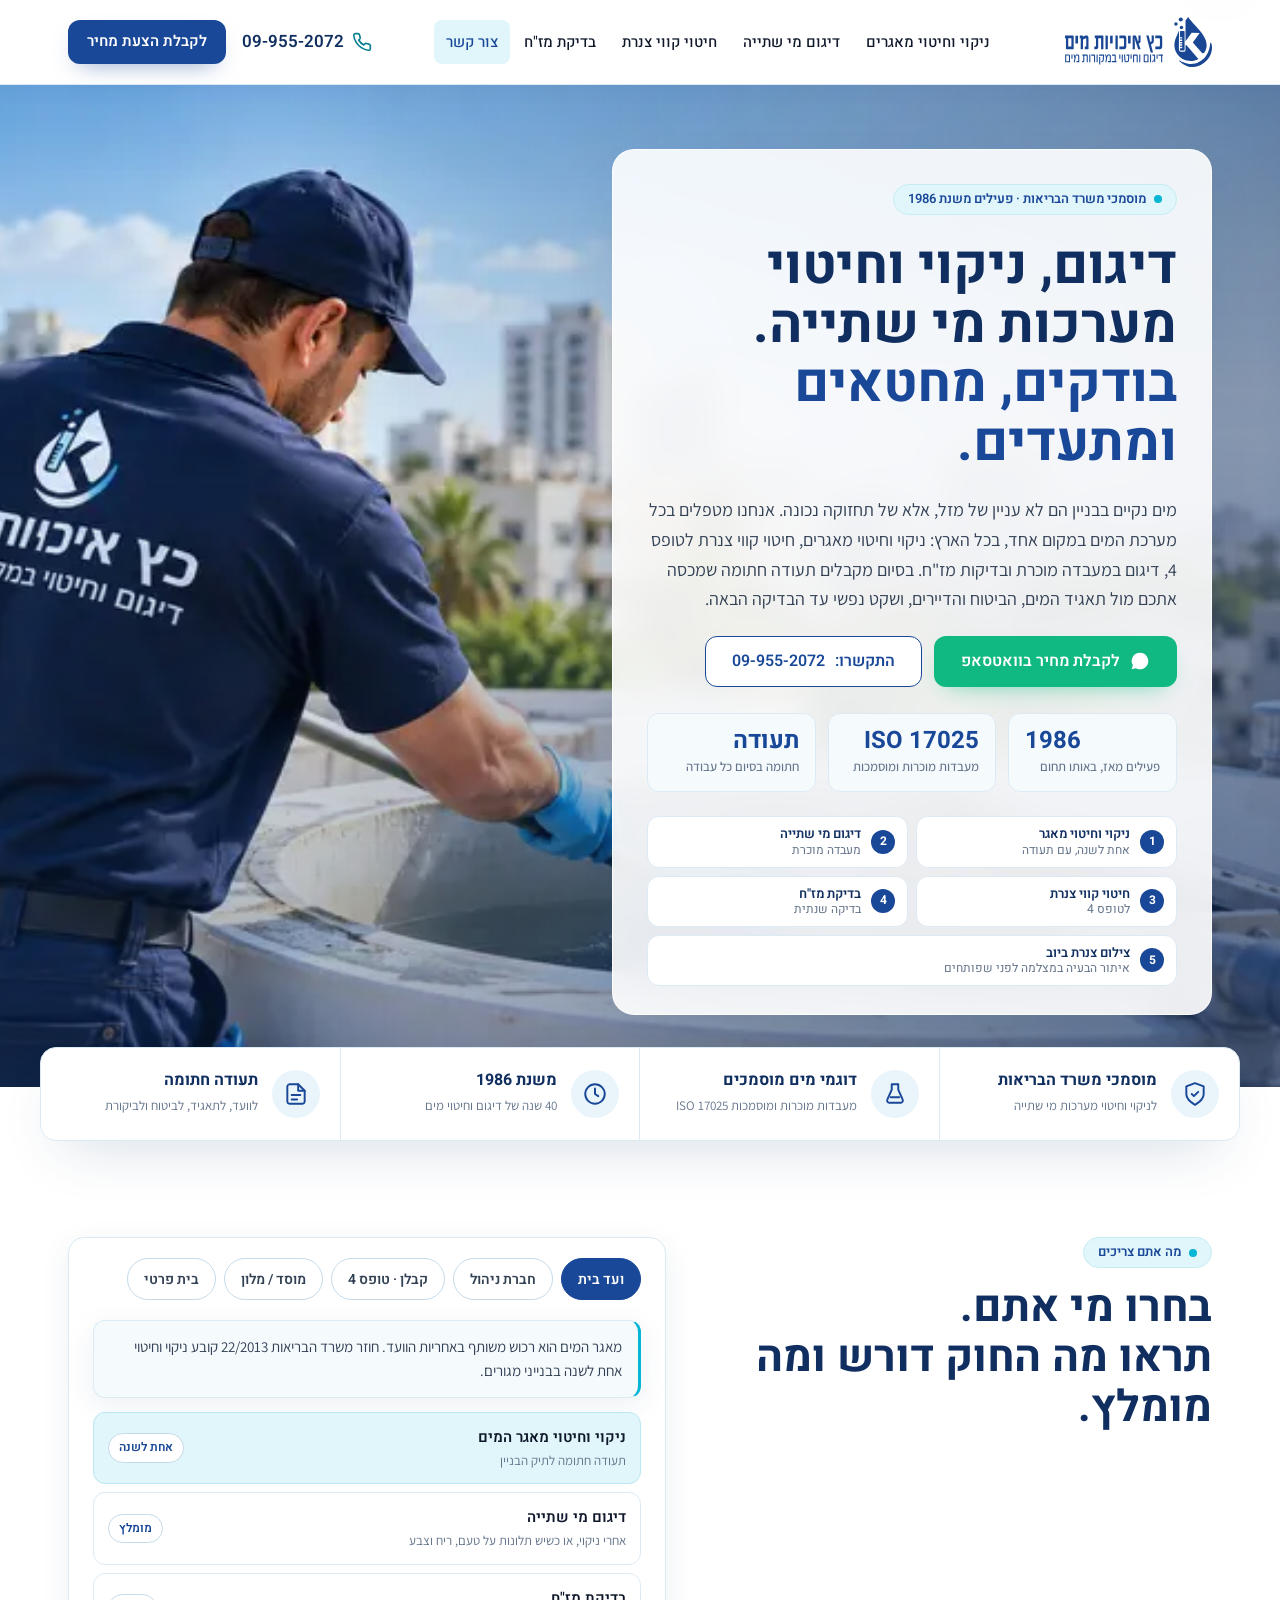
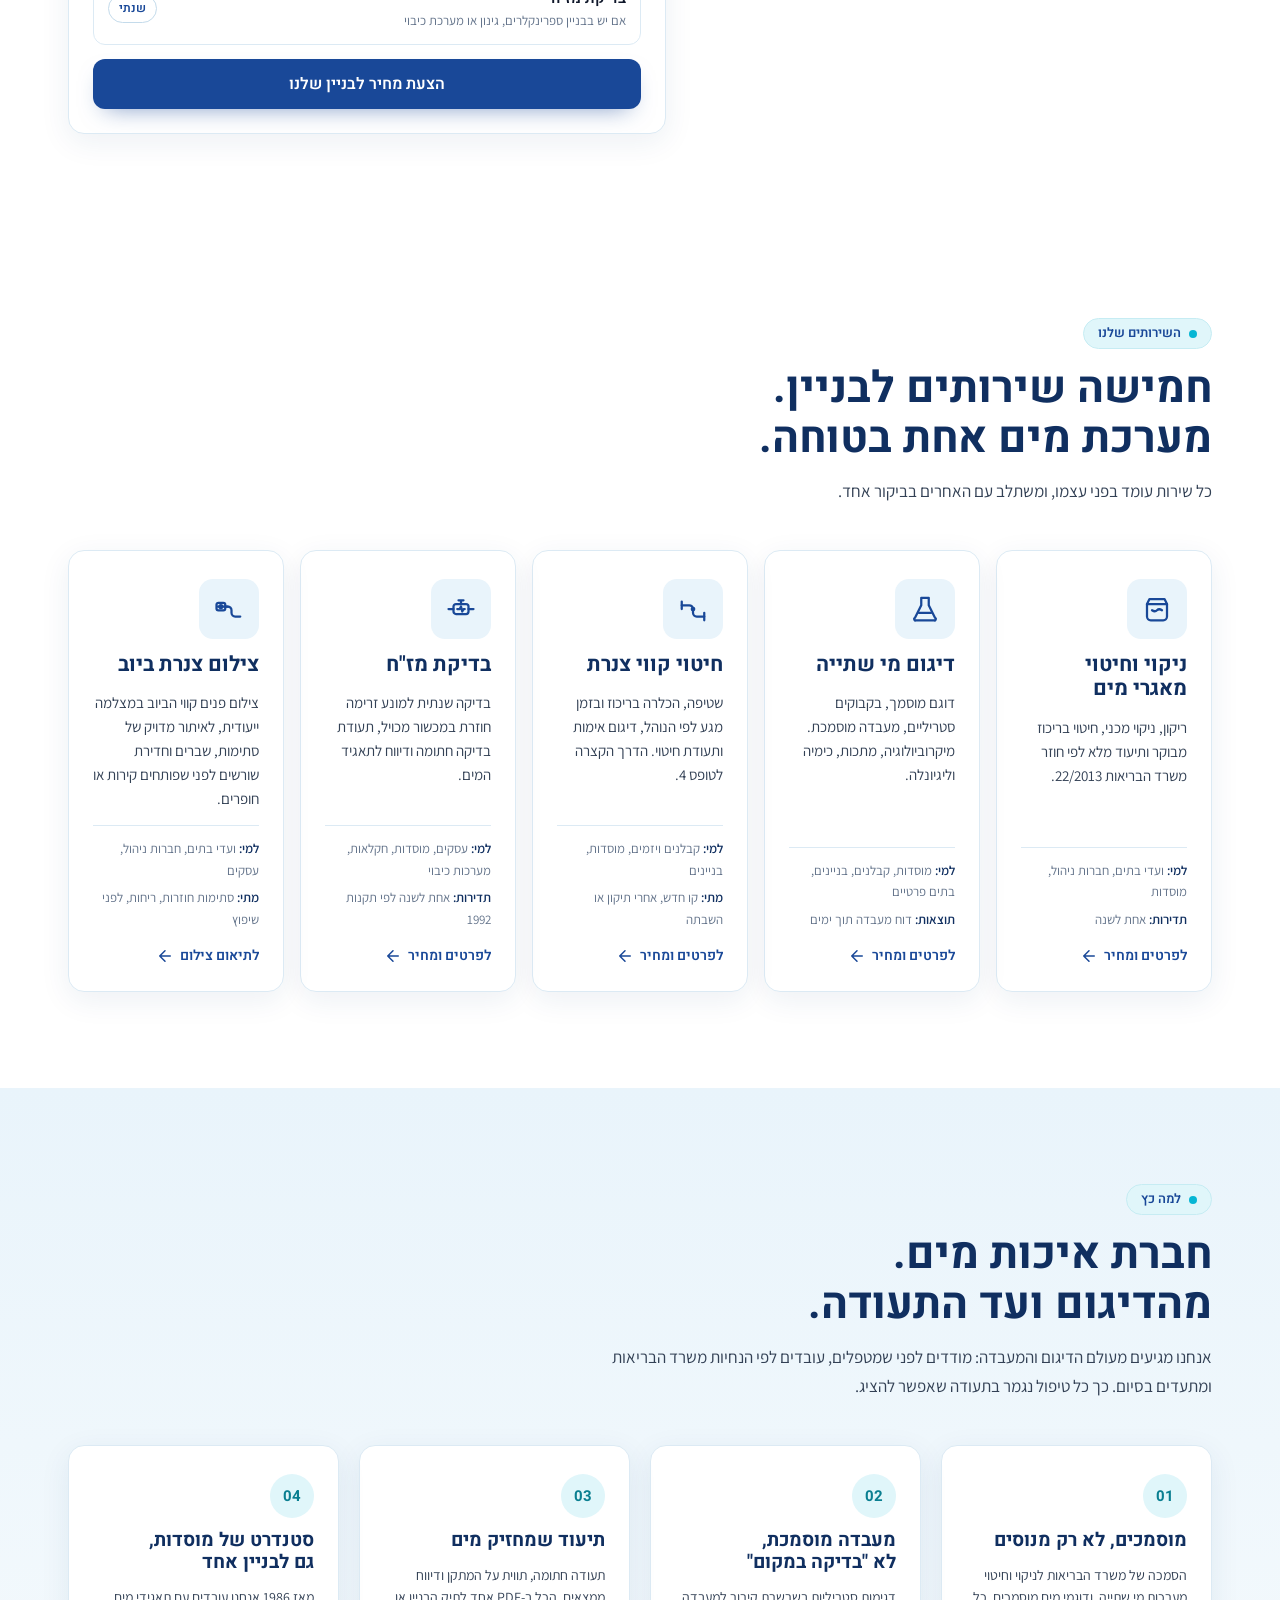
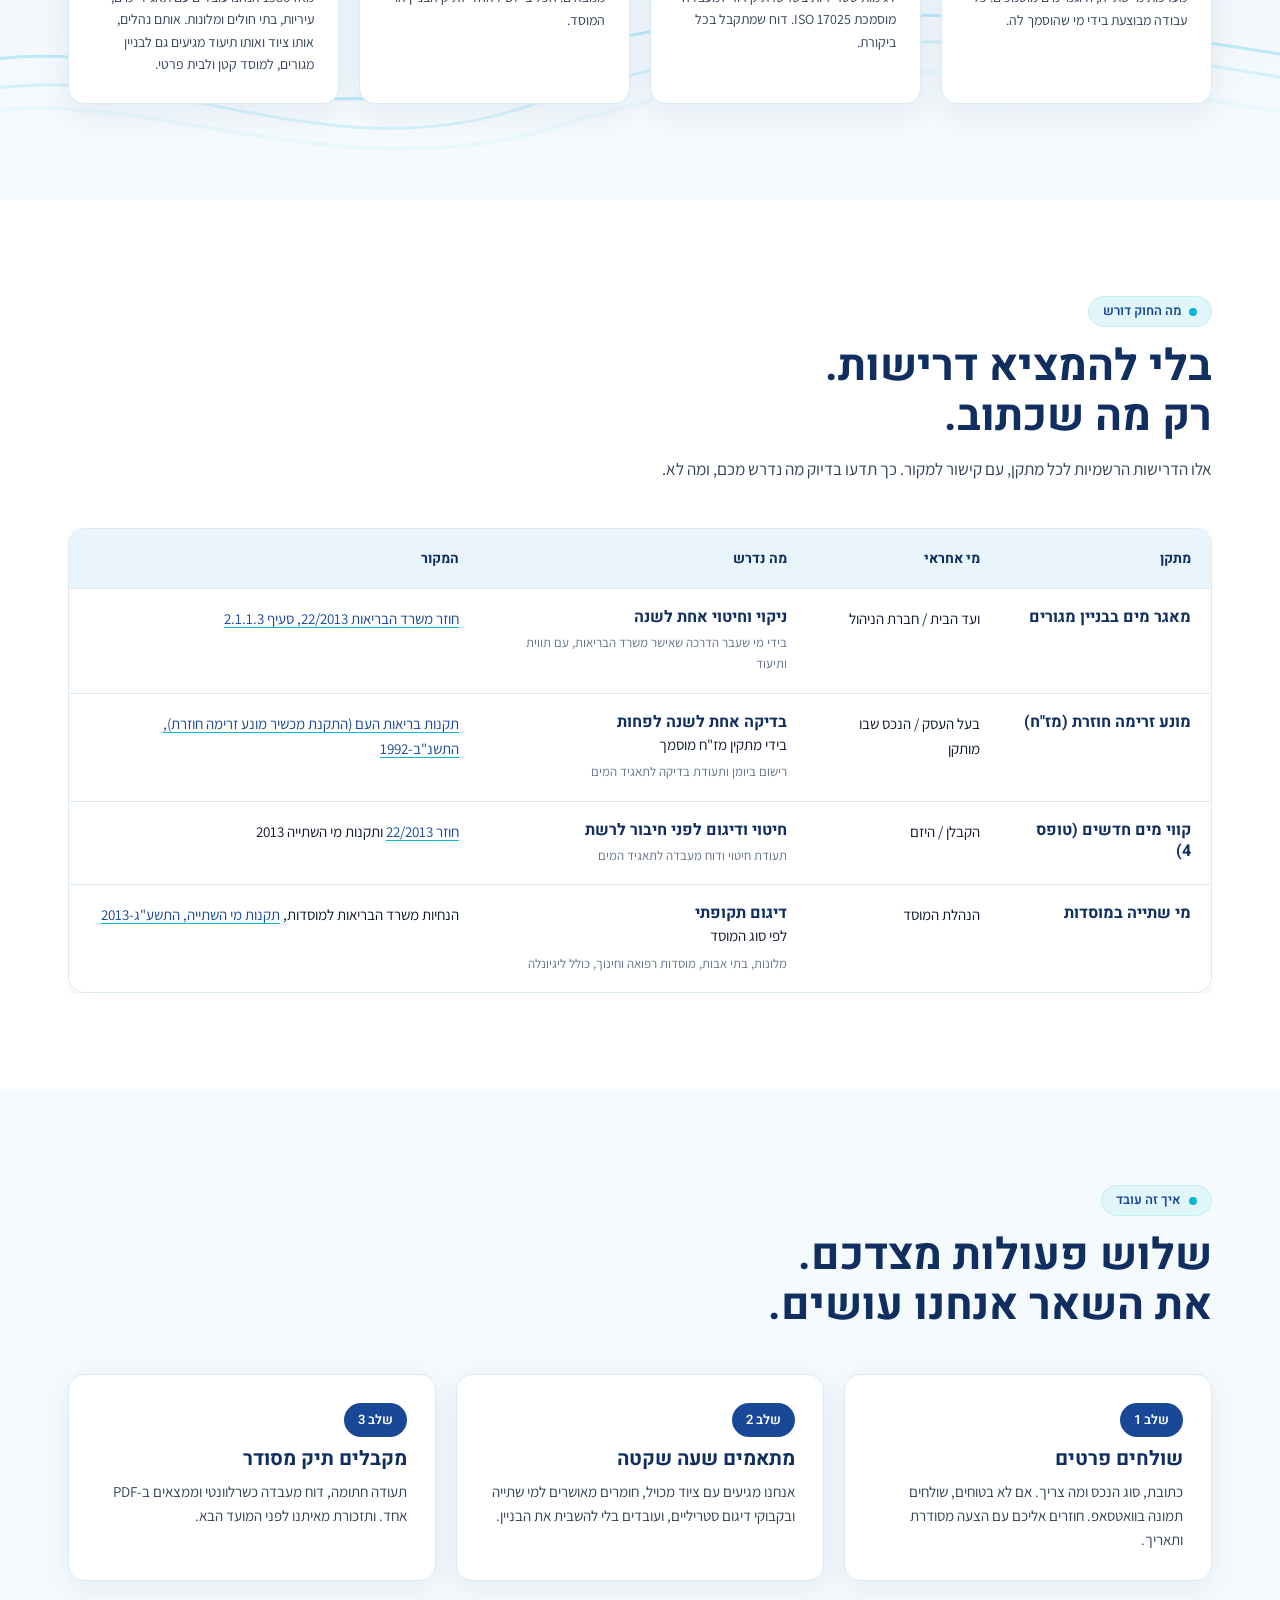
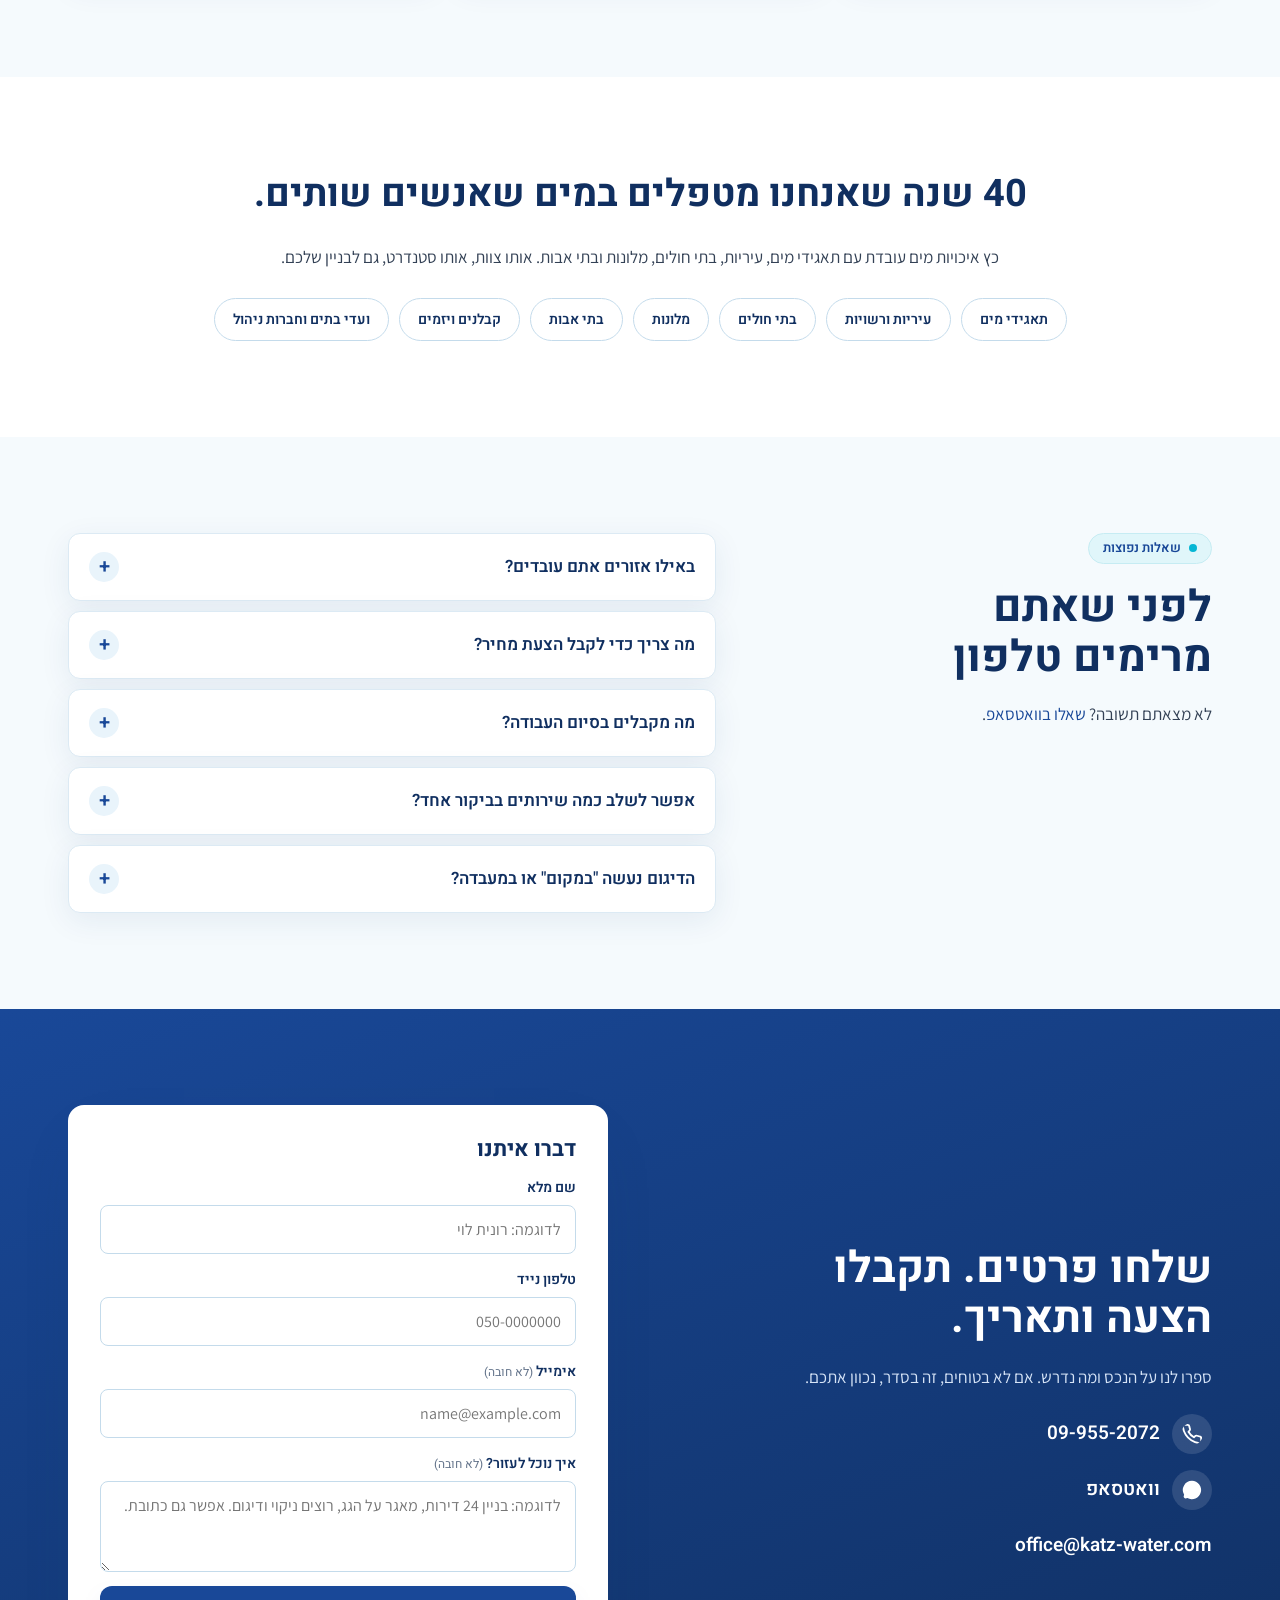
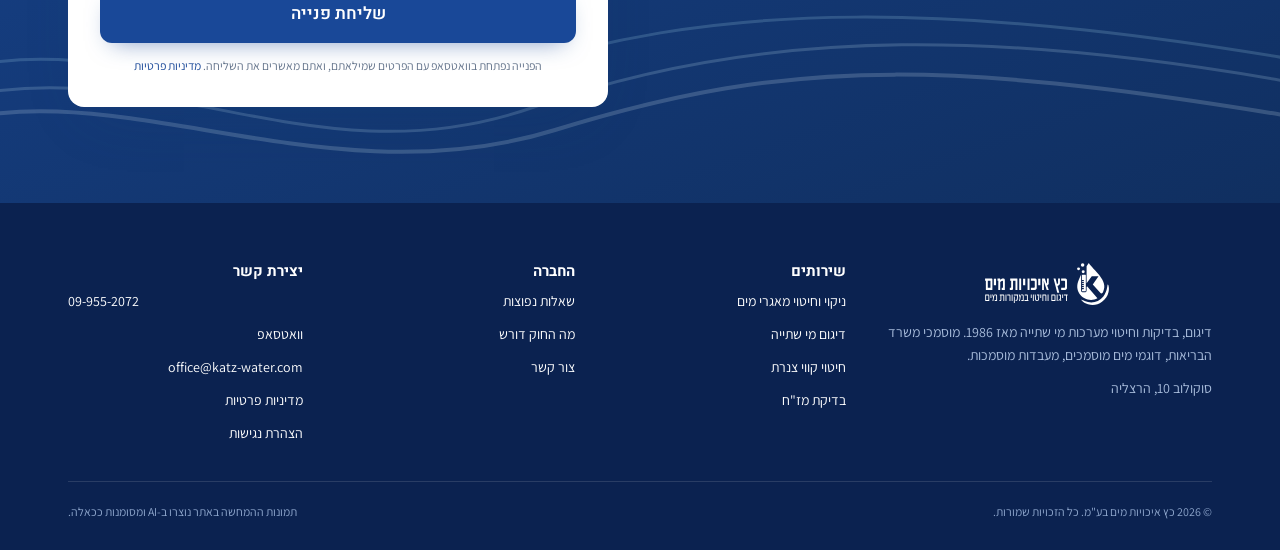
==== commit 9b3450da: "Apply the 29.10 review comments: simpler lead form (name, phone, optional email, free text; no clien" ====
--- a/index.html
+++ b/index.html
@@ -57,9 +57,8 @@
     {
       "@type": "FAQPage",
       "mainEntity": [
-        {"@type": "Question", "name": "אתם חברת הדברה?", "acceptedAnswer": {"@type": "Answer", "text": "לא. כץ איכויות מים היא חברת איכות מים: דוגמי מים מוסמכים, מוסמכי משרד הבריאות לניקוי וחיטוי מערכות מי שתייה, ועבודה מול מעבדות מוסמכות. זה כל מה שאנחנו עושים מאז 1986."}},
-        {"@type": "Question", "name": "באילו אזורים אתם עובדים?", "acceptedAnswer": {"@type": "Answer", "text": "המשרד בהרצליה והצוותים מגיעים לכל הארץ. בניינים ומוסדות באזור השרון, תל אביב והמרכז מקבלים בדרך כלל מועד קרוב יותר."}},
-        {"@type": "Question", "name": "מה מקבלים בסיום העבודה?", "acceptedAnswer": {"@type": "Answer", "text": "תעודת ביצוע חתומה, דוח מעבדה מוסמכת כאשר בוצע דיגום, תמונות או תיעוד שטח לפי השירות, ותזכורת למועד הבא. המסמכים נשלחים ב-PDF למייל."}},
+                {"@type": "Question", "name": "באילו אזורים אתם עובדים?", "acceptedAnswer": {"@type": "Answer", "text": "המשרד בהרצליה והצוותים מגיעים לכל הארץ. בניינים ומוסדות באזור השרון, תל אביב והמרכז מקבלים בדרך כלל מועד קרוב יותר."}},
+        {"@type": "Question", "name": "מה מקבלים בסיום העבודה?", "acceptedAnswer": {"@type": "Answer", "text": "תעודת ביצוע חתומה, דוח מעבדה מוסמכת כאשר בוצע דיגום, תיעוד שטח לפי השירות, ותזכורת למועד הבא. המסמכים נשלחים ב-PDF למייל."}},
         {"@type": "Question", "name": "אפשר לשלב כמה שירותים בביקור אחד?", "acceptedAnswer": {"@type": "Answer", "text": "כן, וזה גם חוסך זמן ותיאומים. לדוגמה: ניקוי מאגר, בדיקת מז\"ח ודיגום מים לבניין באותו יום, או חיטוי קווים ודיגום לטופס 4 בביקור אחד."}}
       ]
     }
@@ -78,7 +77,6 @@
       <a href="digum-mei-shtiya/">דיגום מי שתייה</a>
       <a href="hitui-tzaneret/">חיטוי קווי צנרת</a>
       <a href="mazach/">בדיקת מז"ח</a>
-      <a href="#about">אודות</a>
       <a href="#contact">צור קשר</a>
       <div class="menu-cta"><a class="btn btn-primary" href="#lead">לקבלת הצעת מחיר</a></div>
     </nav>
@@ -136,7 +134,6 @@
     <div class="sec-head">
       <div class="eyebrow">מה אתם צריכים</div>
       <h2 class="h2" id="chooser-title">בחרו מי אתם.<br>תראו מה החוק דורש ומה מומלץ.</h2>
-      <p class="lead">חמישה סוגי לקוחות, חמישה מסלולים. בלי לקרוא את כל האתר.</p>
     </div>
     <div class="chooser" data-chooser>
             <div class="chooser-tabs" role="tablist" aria-label="סוג לקוח">
@@ -174,6 +171,8 @@
           <a class="must" href="digum-mei-shtiya/"><span>דיגום מי שתייה למעבדה<small>דוגם מוסמך, תוצאות תוך ימים</small></span><span class="tag">חובה</span></a>
           <a href="nikui-magarim/"><span>חיטוי מאגר חדש<small>לפני מילוי ראשון</small></span><span class="tag">אם יש מאגר</span></a>
           <a href="mazach/"><span>בדיקת מז"ח למערכת הכיבוי<small>תעודה לתיק המסירה</small></span><span class="tag">אם מותקן</span></a>
+          <a href="#lead"><span>שטיפת קו ביוב<small>לפני מסירה או אחרי עבודות</small></span><span class="tag">לפי צורך</span></a>
+          <a href="#lead"><span>צילום קו ביוב<small>בדיקת תקינות הקו במצלמה</small></span><span class="tag">לפי צורך</span></a>
         </div>
         <a class="btn btn-primary" href="#lead">לתיאום מהיר לפרויקט</a>
       </div>
@@ -214,7 +213,7 @@
         <span class="ic"><svg aria-hidden="true" viewBox="0 0 24 24" fill="none" stroke="currentColor" stroke-width="1.8" stroke-linecap="round" stroke-linejoin="round"><path d="M4 8h16v10a3 3 0 0 1-3 3H7a3 3 0 0 1-3-3z"/><path d="M4 8l2-4h12l2 4"/><path d="M8 13c1.5 1 3 1 4 0s2.5-1 4 0"/></svg></span>
         <h3>ניקוי וחיטוי מאגרי מים</h3>
         <p>ריקון, ניקוי מכני, חיטוי בריכוז מבוקר ותיעוד מלא לפי חוזר משרד הבריאות 22/2013.</p>
-        <div class="meta"><span><b>למי:</b> ועדי בתים, חברות ניהול, מוסדות</span><span><b>תדירות:</b> אחת לשנה בבנייני מגורים</span></div>
+        <div class="meta"><span><b>למי:</b> ועדי בתים, חברות ניהול, מוסדות</span><span><b>תדירות:</b> אחת לשנה</span></div>
         <span class="more">לפרטים ומחיר <svg aria-hidden="true" viewBox="0 0 24 24" fill="none" stroke="currentColor" stroke-width="2" stroke-linecap="round" stroke-linejoin="round"><path d="M5 12h14M12 5l7 7-7 7"/></svg></span>
       </a>
       <a class="svc" href="digum-mei-shtiya/">
@@ -253,41 +252,25 @@
   <div class="wrap">
     <div class="sec-head">
       <div class="eyebrow">למה כץ</div>
-      <h2 class="h2" id="why-title">חברת איכות מים.<br>לא חברת הדברה שמנקה גם מאגרים.</h2>
-      <p class="lead">רוב מי שמציע ניקוי מאגרים מגיע מעולם ההדברה, הביוב או המשאבות. אנחנו מגיעים מעולם הדיגום והמעבדה.</p>
+      <h2 class="h2" id="why-title">חברת איכות מים.<br>מהדיגום ועד התעודה.</h2>
+      <p class="lead">אנחנו מגיעים מעולם הדיגום והמעבדה: מודדים לפני שמטפלים, עובדים לפי הנחיות משרד הבריאות ומתעדים בסיום. כך כל טיפול נגמר בתעודה שאפשר להציג.</p>
     </div>
     <div class="why-grid">
-      <div class="why"><span class="n">01</span><h3>מוסמכים, לא "מנוסים"</h3><p>הסמכה של משרד הבריאות לניקוי וחיטוי מערכות מי שתייה, ודוגמי מים מוסמכים. לא רישיון מדביר.</p></div>
+      <div class="why"><span class="n">01</span><h3>מוסמכים, לא רק מנוסים</h3><p>הסמכה של משרד הבריאות לניקוי וחיטוי מערכות מי שתייה, ודוגמי מים מוסמכים. כל עבודה מבוצעת בידי מי שהוסמך לה.</p></div>
       <div class="why"><span class="n">02</span><h3>מעבדה מוסמכת, לא "בדיקה במקום"</h3><p>דגימות סטריליות בשרשרת קירור למעבדה מוסמכת ISO 17025. דוח שמתקבל בכל ביקורת.</p></div>
-      <div class="why"><span class="n">03</span><h3>תיעוד שמחזיק מים</h3><p>תעודה חתומה, תווית על המתקן, תמונות וממצאים. הכל ב-PDF אחד לתיק הבניין או המוסד.</p></div>
-      <div class="why"><span class="n">04</span><h3>אותו צוות, מהבית החולים לבניין שלכם</h3><p>עובדים עם תאגידי מים, עיריות, בתי חולים ומלונות מאז 1986. הסטנדרט הזה מגיע גם לוועד הבית.</p></div>
-    </div>
-  </div>
-</section>
-
-<section class="section section-tint" id="who" aria-labelledby="who-title">
-  <div class="wrap">
-    <div class="sec-head">
-      <div class="eyebrow">למי אנחנו עובדים</div>
-      <h2 class="h2" id="who-title">אתם מזהים את עצמכם?</h2>
-    </div>
-    <div class="segments">
-      <div class="segment"><span class="kw">ועדי בתים</span><h3>הבניין צריך תעודה. אתם צריכים שקט.</h3><p>מים חומים אחרי הפסקת מים, תלונה בקבוצת הבניין או חידוש ביטוח. אנחנו מגיעים, מנקים, מתעדים ושולחים הודעה מוכנה לדיירים.</p><ul><li>ניקוי וחיטוי מאגר אחת לשנה</li><li>דיגום מעבדה כשיש תלונות</li><li>בדיקת מז"ח למערכות הבניין</li></ul></div>
-      <div class="segment"><span class="kw">חברות ניהול ואחזקה</span><h3>ספק אחד. לוח שנה אחד. תיקייה אחת.</h3><p>אנחנו מזכירים, מתזמנים ומבצעים בכל הבניינים שלכם. תעודות לכל בניין במייל, והסכם מסגרת לכל הפורטפוליו.</p><ul><li>תוכנית שנתית לכל הפורטפוליו</li><li>דיווח מז"ח לתאגידים</li><li>תיק מסמכים דיגיטלי</li></ul></div>
-      <div class="segment"><span class="kw">קבלנים ויזמים</span><h3>לא מעכבים טופס 4.</h3><p>חיטוי קווים ומאגר, דיגום מהיר במעבדה מוסמכת ותיאום ישיר מול תאגיד המים. תעודה ודוח מעבדה תוך ימים ספורים.</p><ul><li>חיטוי קווי צנרת ומאגרים</li><li>דיגום לאישור מים</li><li>בדיקת מז"ח למערכת הכיבוי</li></ul></div>
-      <div class="segment"><span class="kw">מלונות, בתי אבות, בתי חולים</span><h3>עומדים בביקורת. בלי להשבית את המוסד.</h3><p>תוכנית דיגום לפי ההנחיות הייעודיות למוסד שלכם, כולל ליגיונלה, חיטוי מאגרים ודודים ובדיקות מז"ח. בשעות שנוחות לכם.</p><ul><li>דיגום תקופתי וליגיונלה</li><li>ניקוי מאגרים ללא השבתה</li><li>תיעוד לביקורת משרד הבריאות</li></ul></div>
-      <div class="segment"><span class="kw">מוסדות חינוך ורשויות</span><h3>בדיקה שנתית, בשקט, בחופש הגדול.</h3><p>מעונות, בתי ספר ומבני ציבור. דיגום, חיטוי ובדיקות מז"ח במועדים שלא מפריעים לפעילות, עם דיווח מסודר לרשות.</p><ul><li>דיגום מים שנתי</li><li>בדיקות מז"ח לגינון ולכיבוי</li><li>חיטוי אחרי השבתה בחופשות</li></ul></div>
-      <div class="segment"><span class="kw">בתים פרטיים</span><h3>מים מבאר, ממאגר או עם טעם מוזר?</h3><p>בודקים במעבדה לפני שמחליפים פילטרים. מנקים מאגרים פרטיים מ-15 מ"ק, ומחטאים צנרת בבית חדש או משופץ.</p><ul><li>דיגום מיקרוביולוגיה ומתכות</li><li>ניקוי מאגר פרטי</li><li>חיטוי צנרת</li></ul></div>
-    </div>
-  </div>
-</section>
+      <div class="why"><span class="n">03</span><h3>תיעוד שמחזיק מים</h3><p>תעודה חתומה, תווית על המתקן ודיווח ממצאים. הכל ב-PDF אחד לתיק הבניין או המוסד.</p></div>
+      <div class="why"><span class="n">04</span><h3>סטנדרט של מוסדות, גם לבניין אחד</h3><p>מאז 1986 אנחנו עובדים עם תאגידי מים, עיריות, בתי חולים ומלונות. אותם נהלים, אותו ציוד ואותו תיעוד מגיעים גם לבניין מגורים, למוסד קטן ולבית פרטי.</p></div>
+    </div>
+  </div>
+</section>
+
 
 <section class="section" id="regulation" aria-labelledby="reg-title">
   <div class="wrap">
     <div class="sec-head">
       <div class="eyebrow">מה החוק דורש</div>
       <h2 class="h2" id="reg-title">בלי להמציא דרישות.<br>רק מה שכתוב.</h2>
-      <p class="lead">בשוק הזה מרבים לצטט "תקנות" לא מדויקות. אלו המקורות האמיתיים, עם קישור.</p>
+      <p class="lead">אלו הדרישות הרשמיות לכל מתקן, עם קישור למקור. כך תדעו בדיוק מה נדרש מכם, ומה לא.</p>
     </div>
     <div class="table-scroll">
     <table class="reg-table">
@@ -311,8 +294,8 @@
     </div>
     <div class="steps">
       <div class="step"><span class="n">שלב 1</span><h3>שולחים פרטים</h3><p>כתובת, סוג הנכס ומה צריך. אם לא בטוחים, שולחים תמונה בוואטסאפ. חוזרים אליכם עם הצעה מסודרת ותאריך.</p></div>
-      <div class="step"><span class="n">שלב 2</span><h3>מתאמים שעה שקטה</h3><p>אנחנו מגיעים עם ציוד מכויל, חומרים מאושרים למי שתייה ובקבוקי דיגום סטריליים. העבודה מתועדת בתמונות.</p></div>
-      <div class="step"><span class="n">שלב 3</span><h3>מקבלים תיק מסודר</h3><p>תעודה חתומה, דוח מעבדה כשרלוונטי, תמונות וממצאים ב-PDF אחד. ותזכורת מאיתנו לפני המועד הבא.</p></div>
+      <div class="step"><span class="n">שלב 2</span><h3>מתאמים שעה שקטה</h3><p>אנחנו מגיעים עם ציוד מכויל, חומרים מאושרים למי שתייה ובקבוקי דיגום סטריליים, ועובדים בלי להשבית את הבניין.</p></div>
+      <div class="step"><span class="n">שלב 3</span><h3>מקבלים תיק מסודר</h3><p>תעודה חתומה, דוח מעבדה כשרלוונטי וממצאים ב-PDF אחד. ותזכורת מאיתנו לפני המועד הבא.</p></div>
     </div>
   </div>
 </section>
@@ -333,40 +316,22 @@
       <p class="lead">לא מצאתם תשובה? <a href="https://wa.me/972584219429" target="_blank" rel="noopener" data-track="click_whatsapp" data-label="faq">שאלו בוואטסאפ</a>.</p>
     </div>
     <div class="faq">
-      <details><summary>אתם חברת הדברה?</summary><div class="a">לא. כץ איכויות מים היא חברת איכות מים: דוגמי מים מוסמכים, מוסמכי משרד הבריאות לניקוי וחיטוי מערכות מי שתייה, ועבודה מול מעבדות מוסמכות. זה כל מה שאנחנו עושים מאז 1986.</div></details>
       <details><summary>באילו אזורים אתם עובדים?</summary><div class="a">המשרד בהרצליה והצוותים מגיעים לכל הארץ. בניינים ומוסדות באזור השרון, תל אביב והמרכז מקבלים בדרך כלל מועד קרוב יותר.</div></details>
       <details><summary>מה צריך כדי לקבל הצעת מחיר?</summary><div class="a">כתובת, סוג הנכס ומה נדרש. אם לא בטוחים, תמונה בוואטסאפ מספיקה. לפרויקטים גדולים או למספר בניינים נקבע סיור קצר לפני ההצעה.</div></details>
-      <details><summary>מה מקבלים בסיום העבודה?</summary><div class="a">תעודת ביצוע חתומה, דוח מעבדה מוסמכת כאשר בוצע דיגום, תמונות או תיעוד שטח לפי השירות, ותזכורת למועד הבא. המסמכים נשלחים ב-PDF למייל.</div></details>
+      <details><summary>מה מקבלים בסיום העבודה?</summary><div class="a">תעודת ביצוע חתומה, דוח מעבדה מוסמכת כאשר בוצע דיגום, תיעוד שטח לפי השירות, ותזכורת למועד הבא. המסמכים נשלחים ב-PDF למייל.</div></details>
       <details><summary>אפשר לשלב כמה שירותים בביקור אחד?</summary><div class="a">כן, וזה גם חוסך זמן ותיאומים. לדוגמה: ניקוי מאגר, בדיקת מז"ח ודיגום מים לבניין באותו יום, או חיטוי קווים ודיגום לטופס 4 בביקור אחד.</div></details>
       <details><summary>הדיגום נעשה "במקום" או במעבדה?</summary><div class="a">בדיקות שדה (כלור, עכירות, pH) נעשות במקום. הבדיקות המיקרוביולוגיות והמתכות נעשות במעבדה מוסמכת ISO 17025, כי רק דוח מעבדה מתקבל בביקורת, בתאגיד ובטופס 4.</div></details>
     </div>
   </div>
 </section>
 
-<section class="section" id="about" aria-labelledby="about-title">
-  <div class="wrap about-grid">
-    <div class="stack">
-      <div class="eyebrow">אודות</div>
-      <h2 class="h2" id="about-title">כץ איכויות מים בע"מ.<br>הרצליה, משנת 1986.</h2>
-      <p class="lead">התחלנו בדיגום מים לתאגידים ולרשויות, והתמחות הזאת נשארה הליבה שלנו: מודדים לפני שמטפלים, ומתעדים אחרי. היום אנחנו נותנים לוועדי בתים, לחברות ניהול, למוסדות ולקבלנים את אותו הסטנדרט שרשויות דורשות מאיתנו.</p>
-      <p class="lead">צוות החברה מוסמך על ידי משרד הבריאות לניקוי וחיטוי מערכות מי שתייה, הדוגמים שלנו מוסמכים, והבדיקות נעשות במעבדות מוסמכות בלבד.</p>
-    </div>
-    <div class="about-card">
-      <div class="row"><svg aria-hidden="true" viewBox="0 0 24 24" fill="none" stroke="currentColor" stroke-width="2" stroke-linecap="round" stroke-linejoin="round"><path d="M20 10c0 6-8 12-8 12S4 16 4 10a8 8 0 0 1 16 0z"/><circle cx="12" cy="10" r="3"/></svg><div><b>המשרד</b><br>סוקולוב 10, הרצליה · <a href="https://waze.com/ul?q=%D7%A1%D7%95%D7%A7%D7%95%D7%9C%D7%95%D7%91%2010%20%D7%94%D7%A8%D7%A6%D7%9C%D7%99%D7%94" target="_blank" rel="noopener">ניווט ב-Waze</a></div></div>
-      <div class="row"><svg aria-hidden="true" viewBox="0 0 24 24" fill="none" stroke="currentColor" stroke-width="2" stroke-linecap="round" stroke-linejoin="round"><path d="M22 16.9v3a2 2 0 0 1-2.2 2 19.8 19.8 0 0 1-8.6-3.1 19.5 19.5 0 0 1-6-6A19.8 19.8 0 0 1 2.1 4.2 2 2 0 0 1 4.1 2h3a2 2 0 0 1 2 1.7c.1.9.4 1.8.7 2.6a2 2 0 0 1-.5 2.1L8.1 9.6a16 16 0 0 0 6 6l1.3-1.3a2 2 0 0 1 2.1-.4c.8.3 1.7.5 2.6.7a2 2 0 0 1 1.9 2z"/></svg><div><b>טלפון</b><br><a class="num" href="tel:+97299552072" data-track="click_call" data-label="about" data-phone>09-955-2072</a></div></div>
-      <div class="row"><svg aria-hidden="true" viewBox="0 0 24 24" fill="currentColor"><path d="M12 2a10 10 0 0 0-8.6 15.1L2 22l5-1.3A10 10 0 1 0 12 2zm4.5 12.1c-.2-.1-1.5-.7-1.7-.8s-.4-.1-.6.1-.6.8-.8 1-.3.2-.5.1a6.7 6.7 0 0 1-3.3-2.9c-.3-.4.2-.4.7-1.3.1-.2 0-.3 0-.4l-.8-1.8c-.2-.5-.4-.4-.6-.4h-.5a1 1 0 0 0-.7.3 3 3 0 0 0-.9 2.2 5.2 5.2 0 0 0 1.1 2.8 12 12 0 0 0 4.6 4c1.7.7 2.3.8 3.2.7a2.7 2.7 0 0 0 1.8-1.3 2.2 2.2 0 0 0 .2-1.3c-.1-.1-.3-.2-.5-.3z"/></svg><div><b>וואטסאפ</b><br><a href="https://wa.me/972584219429" target="_blank" rel="noopener" data-track="click_whatsapp" data-label="about">שליחת הודעה</a></div></div>
-      <div class="row"><svg aria-hidden="true" viewBox="0 0 24 24" fill="none" stroke="currentColor" stroke-width="2" stroke-linecap="round" stroke-linejoin="round"><rect x="3" y="5" width="18" height="14" rx="2"/><path d="M3 7l9 6 9-6"/></svg><div><b>דוא"ל</b><br><a href="mailto:office@katz-water.com" data-email>office@katz-water.com</a></div></div>
-      <div class="row"><svg aria-hidden="true" viewBox="0 0 24 24" fill="none" stroke="currentColor" stroke-width="2" stroke-linecap="round" stroke-linejoin="round"><path d="M12 22s8-4 8-10V5l-8-3-8 3v7c0 6 8 10 8 10z"/></svg><div><b>הסמכות</b><br>מוסמכי משרד הבריאות לניקוי וחיטוי מערכות מי שתייה · דוגמי מים מוסמכים</div></div>
-    </div>
-  </div>
-</section>
 
 <section class="section section-blue final" id="contact">
   <img class="brand-watermark watermark-contact" src="assets/brand-mark.svg" alt="" aria-hidden="true" width="300" height="370" loading="lazy">
   <div class="wrap grid2">
     <div class="stack" style="gap:20px">
       <h2 class="h2">שלחו פרטים. תקבלו הצעה ותאריך.</h2>
-      <p class="lead">ספרו לנו על הנכס ומה נדרש. אם לא בטוחים, זה בסדר, נכוון אתכם. הצעה ללא התחייבות.</p>
+      <p class="lead">ספרו לנו על הנכס ומה נדרש. אם לא בטוחים, זה בסדר, נכוון אתכם.</p>
       <div class="contact">
         <a href="tel:+97299552072" data-track="click_call" data-label="contact"><svg aria-hidden="true" viewBox="0 0 24 24" fill="none" stroke="currentColor" stroke-width="2" stroke-linecap="round" stroke-linejoin="round"><path d="M22 16.9v3a2 2 0 0 1-2.2 2 19.8 19.8 0 0 1-8.6-3.1 19.5 19.5 0 0 1-6-6A19.8 19.8 0 0 1 2.1 4.2 2 2 0 0 1 4.1 2h3a2 2 0 0 1 2 1.7c.1.9.4 1.8.7 2.6a2 2 0 0 1-.5 2.1L8.1 9.6a16 16 0 0 0 6 6l1.3-1.3a2 2 0 0 1 2.1-.4c.8.3 1.7.5 2.6.7a2 2 0 0 1 1.9 2z"/></svg><span class="num" data-phone>09-955-2072</span></a>
         <a href="https://wa.me/972584219429" target="_blank" rel="noopener" data-track="click_whatsapp" data-label="contact"><svg aria-hidden="true" viewBox="0 0 24 24" fill="currentColor"><path d="M12 2a10 10 0 0 0-8.6 15.1L2 22l5-1.3A10 10 0 1 0 12 2zm4.5 12.1c-.2-.1-1.5-.7-1.7-.8s-.4-.1-.6.1-.6.8-.8 1-.3.2-.5.1a6.7 6.7 0 0 1-3.3-2.9c-.3-.4.2-.4.7-1.3.1-.2 0-.3 0-.4l-.8-1.8c-.2-.5-.4-.4-.6-.4h-.5a1 1 0 0 0-.7.3 3 3 0 0 0-.9 2.2 5.2 5.2 0 0 0 1.1 2.8 12 12 0 0 0 4.6 4c1.7.7 2.3.8 3.2.7a2.7 2.7 0 0 0 1.8-1.3 2.2 2.2 0 0 0 .2-1.3c-.1-.1-.3-.2-.5-.3z"/></svg>וואטסאפ</a>
@@ -376,20 +341,15 @@
     <div class="card" id="lead">
       <form id="leadForm" data-lead novalidate aria-describedby="leadForm-status">
         <div class="stack" style="gap:14px">
-          <h3>לקבלת הצעת מחיר</h3>
+          <h3>דברו איתנו</h3>
           <div class="field"><label for="name">שם מלא</label><input id="name" name="name" type="text" placeholder="לדוגמה: רונית לוי" autocomplete="name" required></div>
           <div class="field"><label for="phone">טלפון נייד</label><input id="phone" name="phone" type="tel" inputmode="tel" placeholder="050-0000000" autocomplete="tel" required></div>
-          <div class="row2">
-            <div class="field"><label for="ctype">אני פונה בשם</label>
-              <select id="ctype" name="ctype"><option value="ועד בית">ועד בית</option><option value="חברת ניהול">חברת ניהול / אחזקה</option><option value="קבלן טופס 4">קבלן / יזם (טופס 4)</option><option value="מוסד">מלון / מוסד / מפעל</option><option value="בית פרטי">בית פרטי</option></select></div>
-            <div class="field"><label for="service">השירות</label>
-              <select id="service" name="service_label"><option value="שירותי איכות מים">לא בטוח/ה, תכוונו אותי</option><option value="ניקוי וחיטוי מאגר מים">ניקוי וחיטוי מאגר</option><option value="דיגום מי שתייה">דיגום מי שתייה</option><option value="חיטוי קווי צנרת">חיטוי קווי צנרת</option><option value="בדיקת מז&quot;ח">בדיקת מז"ח</option><option value="צילום צנרת ביוב">צילום צנרת ביוב</option><option value="כמה שירותים יחד">כמה שירותים יחד</option></select></div>
-          </div>
-          <div class="field"><label for="city">כתובת הנכס</label><input id="city" name="city" type="text" placeholder="רחוב, מספר, עיר" autocomplete="street-address"></div>
+          <div class="field"><label for="email">אימייל <small>(לא חובה)</small></label><input id="email" name="email" type="email" inputmode="email" placeholder="name@example.com" autocomplete="email"></div>
+          <div class="field"><label for="details">איך נוכל לעזור? <small>(לא חובה)</small></label><textarea id="details" name="details" rows="3" placeholder="לדוגמה: בניין 24 דירות, מאגר על הגג, רוצים ניקוי ודיגום. אפשר גם כתובת."></textarea></div>
           <input type="text" name="website" class="hp" tabindex="-1" autocomplete="off" aria-hidden="true">
-          <button class="btn btn-primary" type="submit">המשך לקבלת הצעה בוואטסאפ</button>
+          <button class="btn btn-primary" type="submit">שליחת פנייה</button>
           <p class="form-status" id="leadForm-status" role="status" aria-live="polite"></p>
-          <p class="fine">הפרטים ייפתחו בוואטסאפ והשליחה מתבצעת שם, באישורכם. <a href="privacy/">מדיניות פרטיות</a></p>
+          <p class="fine">הפנייה נפתחת בוואטסאפ עם הפרטים שמילאתם, ואתם מאשרים את השליחה. <a href="privacy/">מדיניות פרטיות</a></p>
         </div>
       </form>
       <div class="success"><svg aria-hidden="true" viewBox="0 0 24 24" fill="none" stroke="currentColor" stroke-width="2" stroke-linecap="round" stroke-linejoin="round"><circle cx="12" cy="12" r="10"/><path d="M8 12l3 3 5-6"/></svg><h3>קיבלנו, תודה!</h3><p class="hint">נחזור אליכם בהקדם בשעות העבודה. רוצים לזרז? <a href="https://wa.me/972584219429" target="_blank" rel="noopener">כתבו לנו בוואטסאפ</a>.</p></div>
@@ -416,7 +376,6 @@
       </div>
       <div class="col">
         <h4>החברה</h4>
-        <a href="#about">אודות</a>
         <a href="#faq">שאלות נפוצות</a>
         <a href="#regulation">מה החוק דורש</a>
         <a href="#contact">צור קשר</a>
--- a/assets/site.css
+++ b/assets/site.css
@@ -563,3 +563,6 @@
 @media(max-width:400px){.hero-svcs{grid-template-columns:1fr}}
 
 .hero-svcs a.wide{grid-column:1/-1}
+
+.field label small{font-weight:400;color:var(--muted);font-size:12px}
+.field textarea{resize:vertical;min-height:84px}
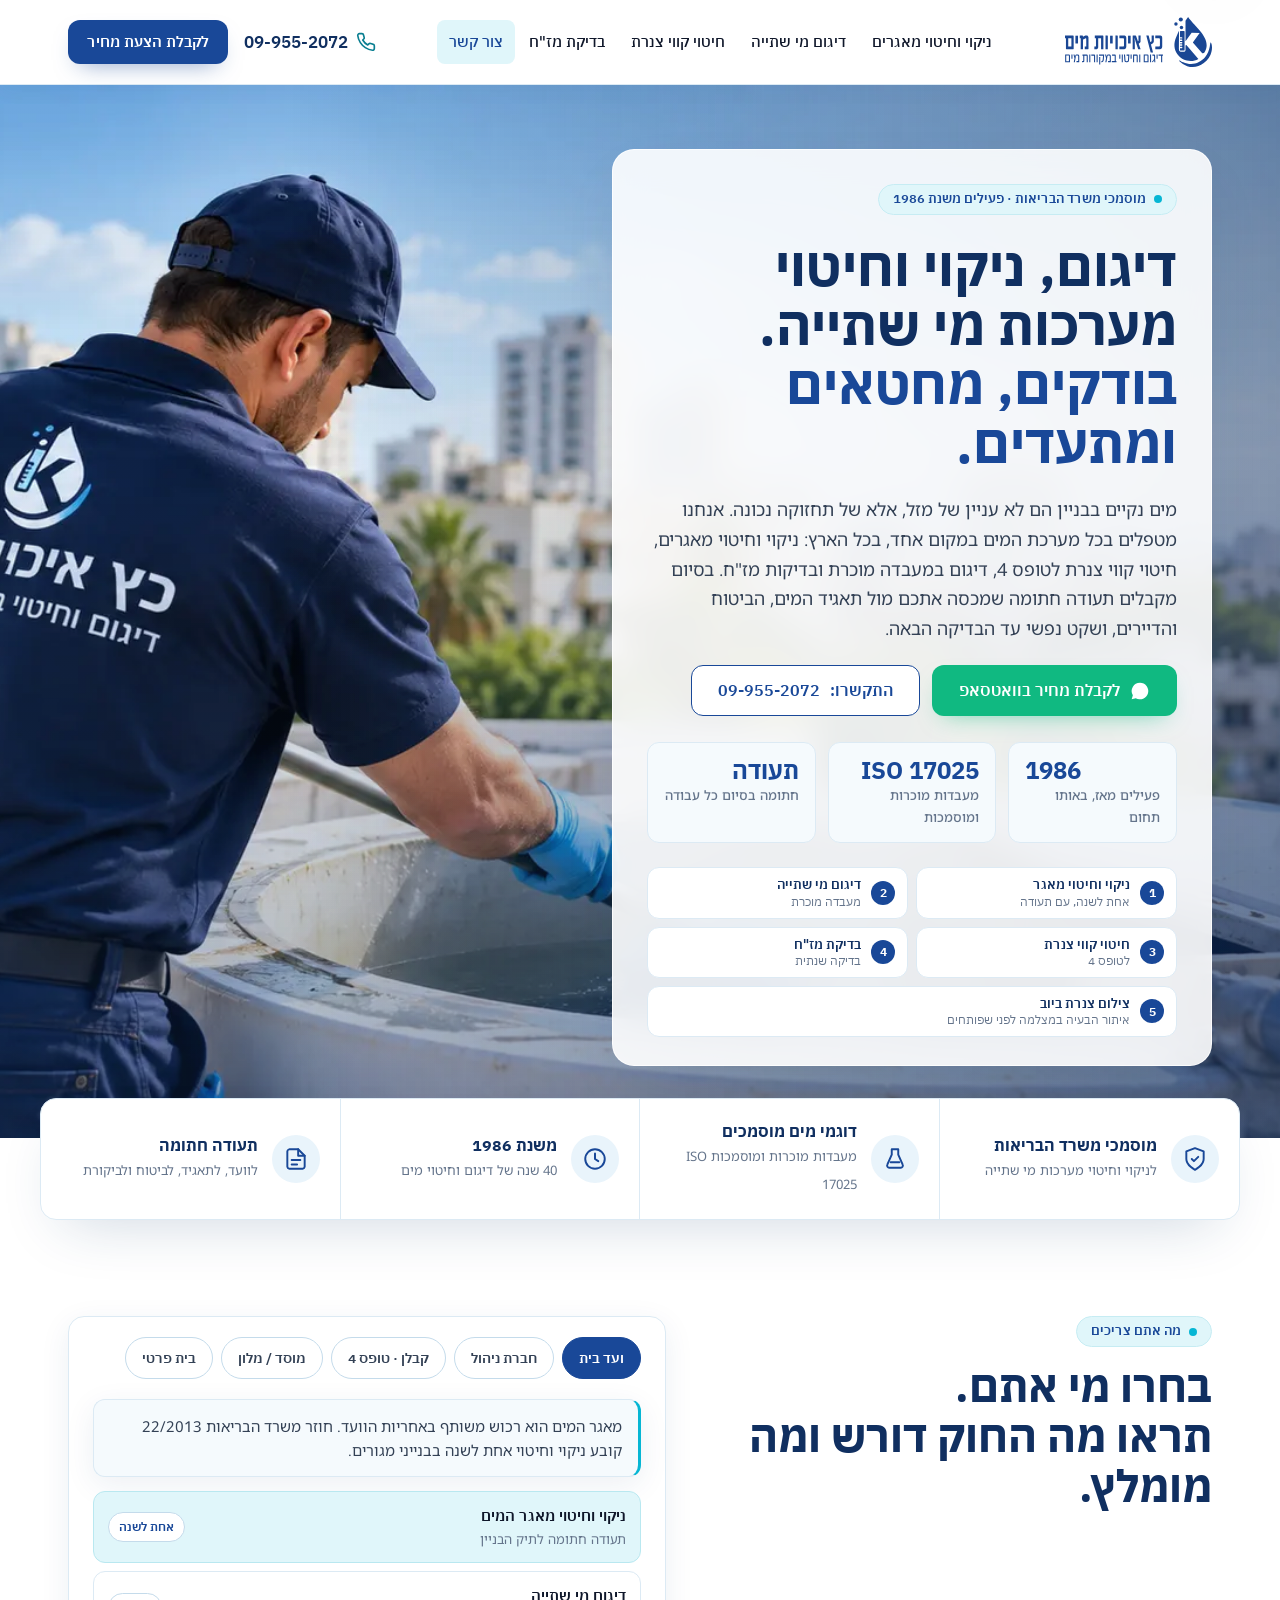
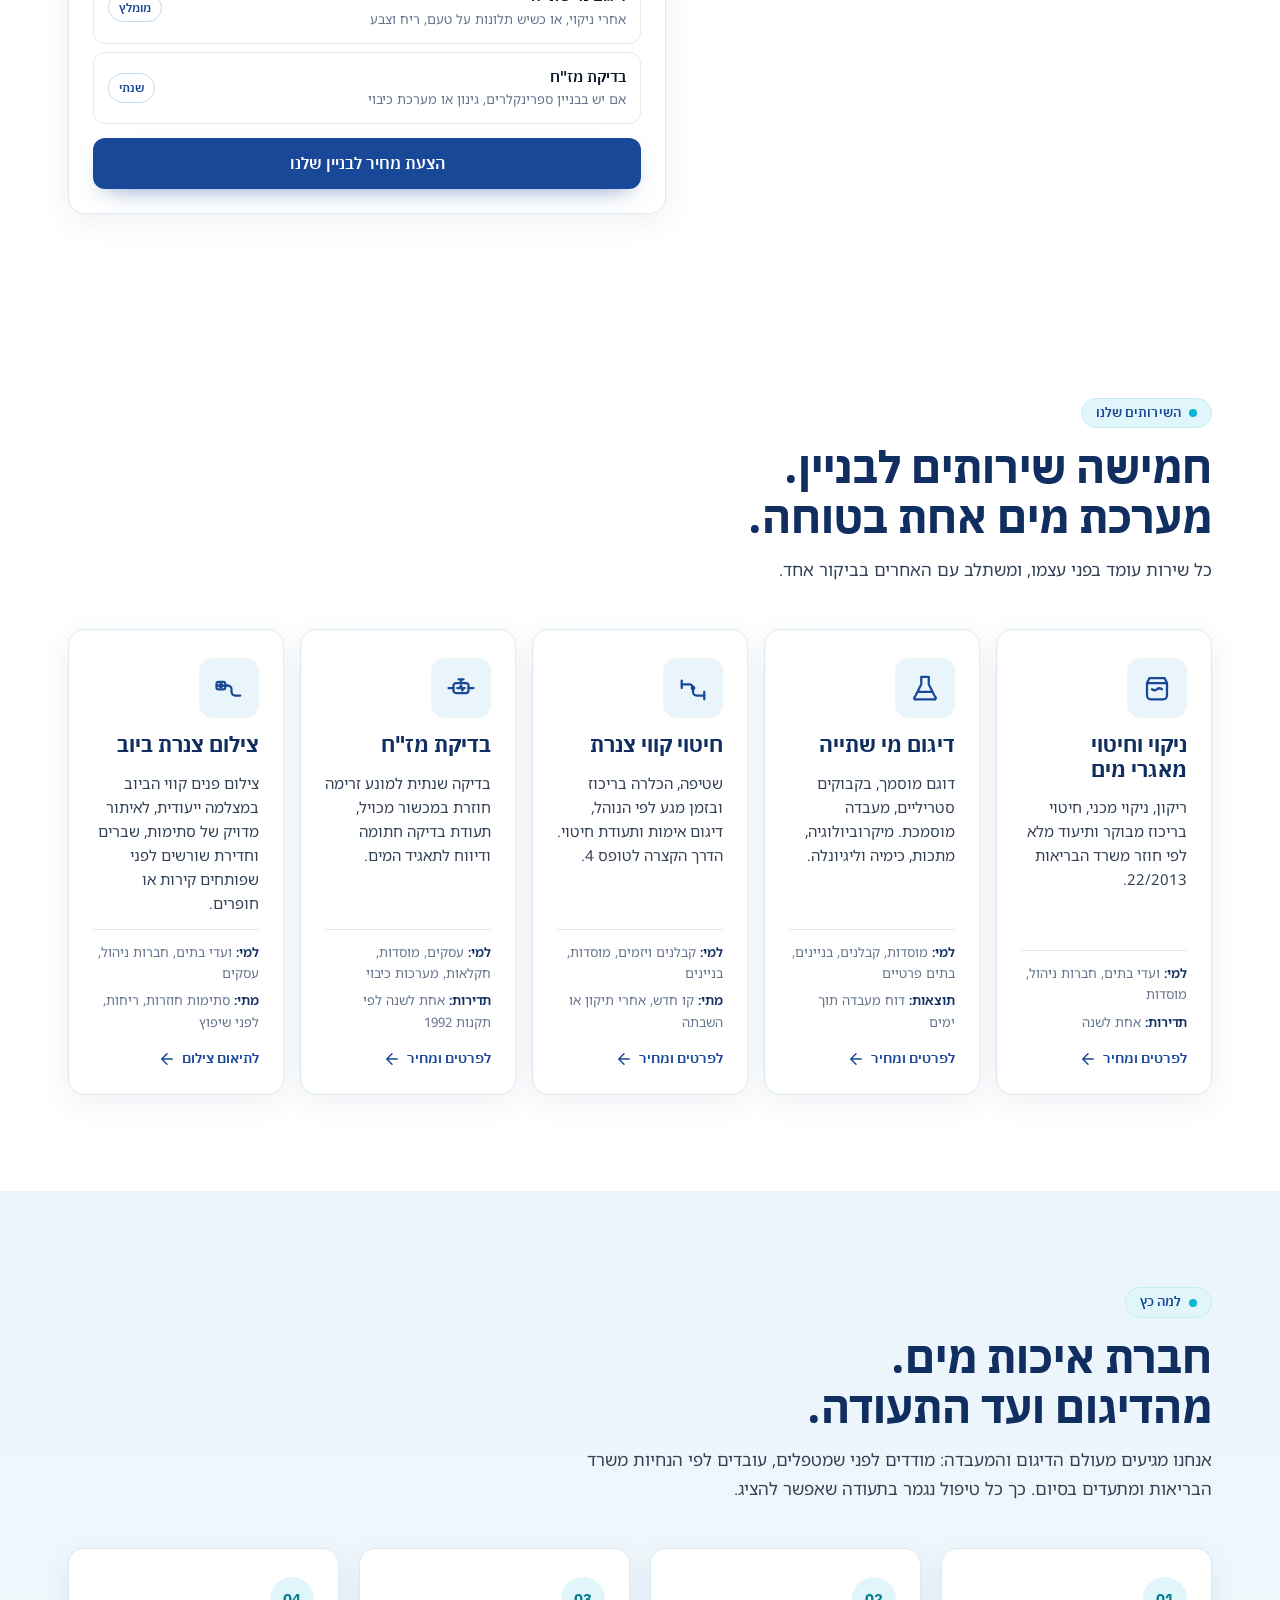
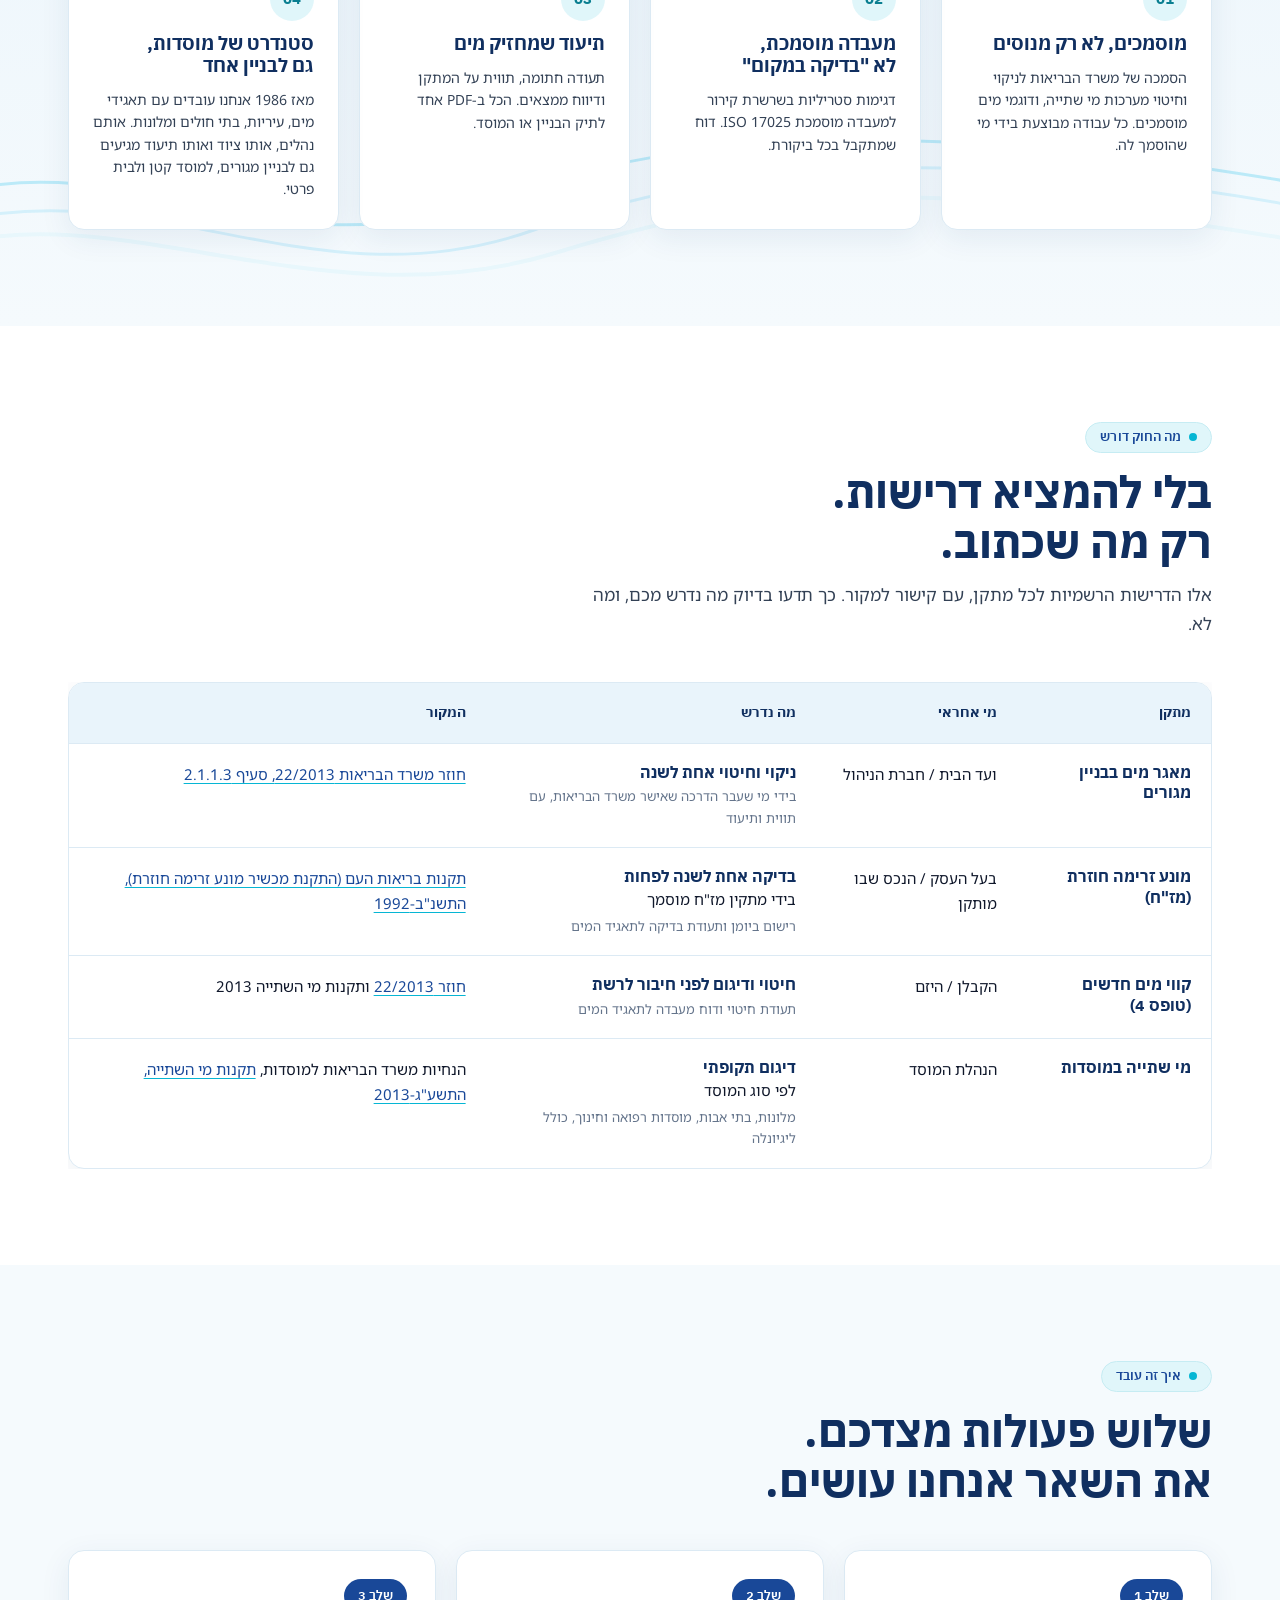
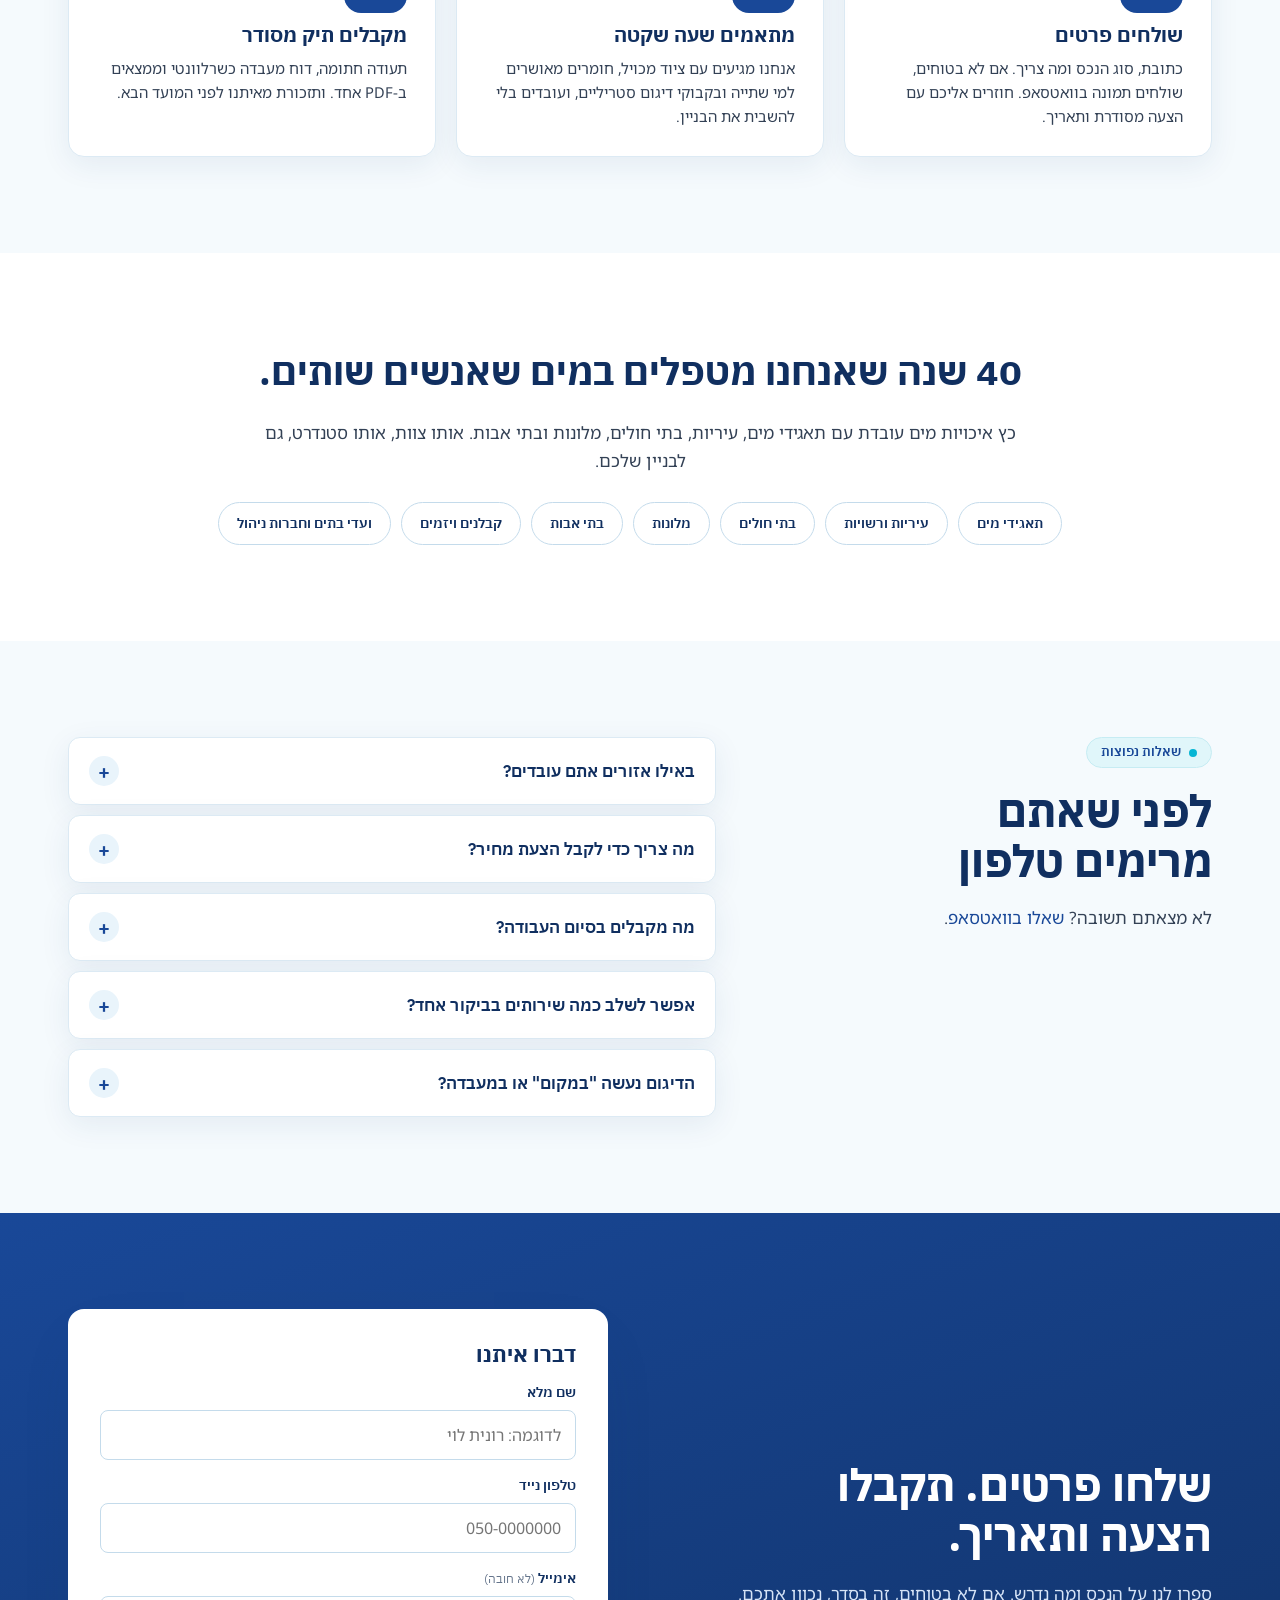
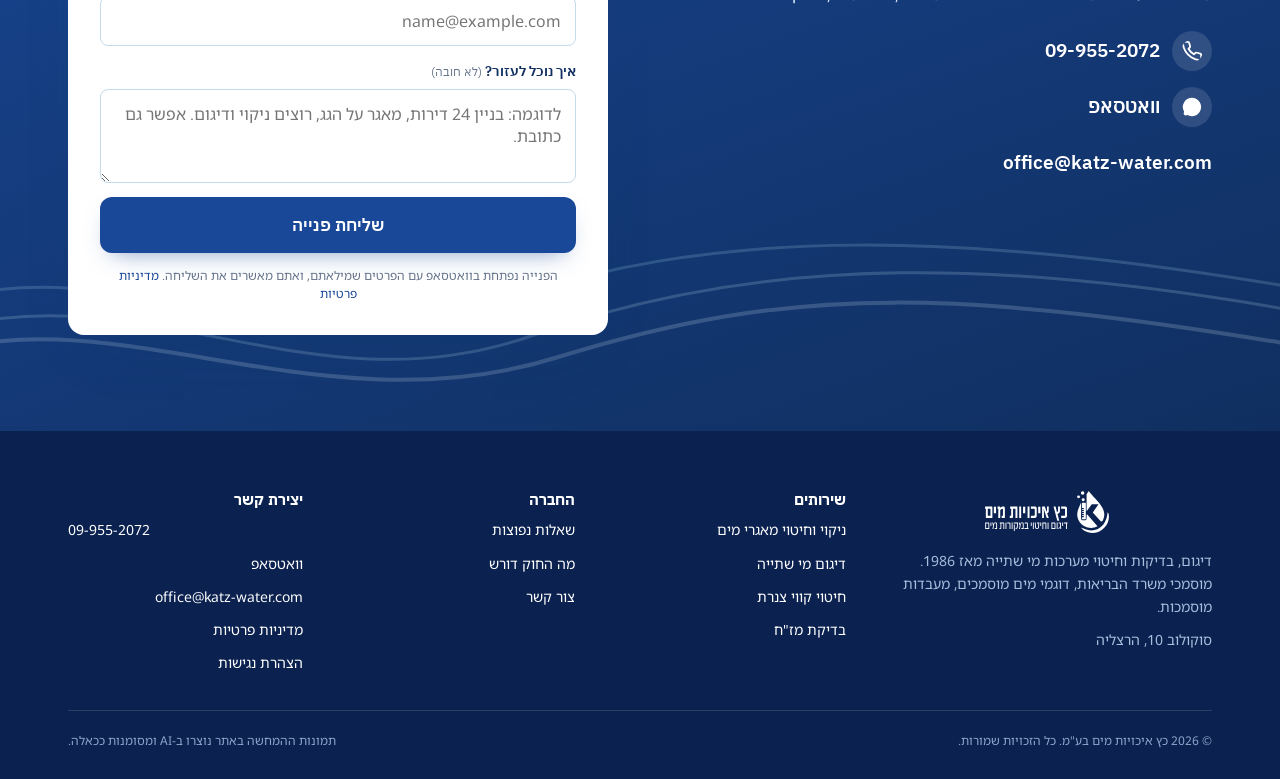
==== commit 42861b63: "Typography: IBM Plex Sans Hebrew for headings, Noto Sans Hebrew for body (replacing Heebo/Assistant)" ====
--- a/index.html
+++ b/index.html
@@ -16,7 +16,7 @@
 <link rel="icon" href="assets/logo-v.svg" type="image/svg+xml">
 <link rel="preconnect" href="https://fonts.googleapis.com">
 <link rel="preconnect" href="https://fonts.gstatic.com" crossorigin>
-<link href="https://fonts.googleapis.com/css2?family=Heebo:wght@500;600;700&family=Assistant:wght@400;500;600;700&display=swap" rel="stylesheet">
+<link href="https://fonts.googleapis.com/css2?family=IBM+Plex+Sans+Hebrew:wght@500;600;700&family=Noto+Sans+Hebrew:wght@400;500;600;700&display=swap" rel="stylesheet">
 <link rel="stylesheet" href="assets/site.css">
 <script type="application/ld+json">
 {
--- a/assets/site.css
+++ b/assets/site.css
@@ -11,8 +11,8 @@
   --ink:#0F172A; --body:#334155; --muted:#64748B; --faint:#94A3B8;
   --sky:#F5FAFD; --sky-2:#E9F4FB; --sky-3:#D9ECF8;
   --line:#DCEAF4; --line-strong:#C4DBEB;
-  --head:'Heebo','Assistant','Segoe UI',Arial,sans-serif;
-  --text:'Assistant','Heebo','Segoe UI',Arial,sans-serif;
+  --head:'IBM Plex Sans Hebrew','Noto Sans Hebrew','Segoe UI',Arial,sans-serif;
+  --text:'Noto Sans Hebrew','IBM Plex Sans Hebrew','Segoe UI',Arial,sans-serif;
   --max:1200px; --r:16px; --r-sm:12px; --r-xs:8px;
   --shadow:0 8px 30px rgba(22,64,110,.08); --shadow-lg:0 24px 60px -24px rgba(22,64,110,.22);
   --waves:url("data:image/svg+xml,%3Csvg xmlns='http://www.w3.org/2000/svg' viewBox='0 0 1440 240' fill='none'%3E%3Cpath d='M0 118C200 42 339 195 565 115S1037 35 1440 108' stroke='%23B6E9F8' stroke-width='3'/%3E%3Cpath d='M0 145C220 72 385 225 614 144S1090 63 1440 132' stroke='%23D1F0FB' stroke-width='3'/%3E%3Cpath d='M0 169C180 97 395 241 635 167S1033 94 1440 165' stroke='%23E7F7FC' stroke-width='4'/%3E%3C/svg%3E");
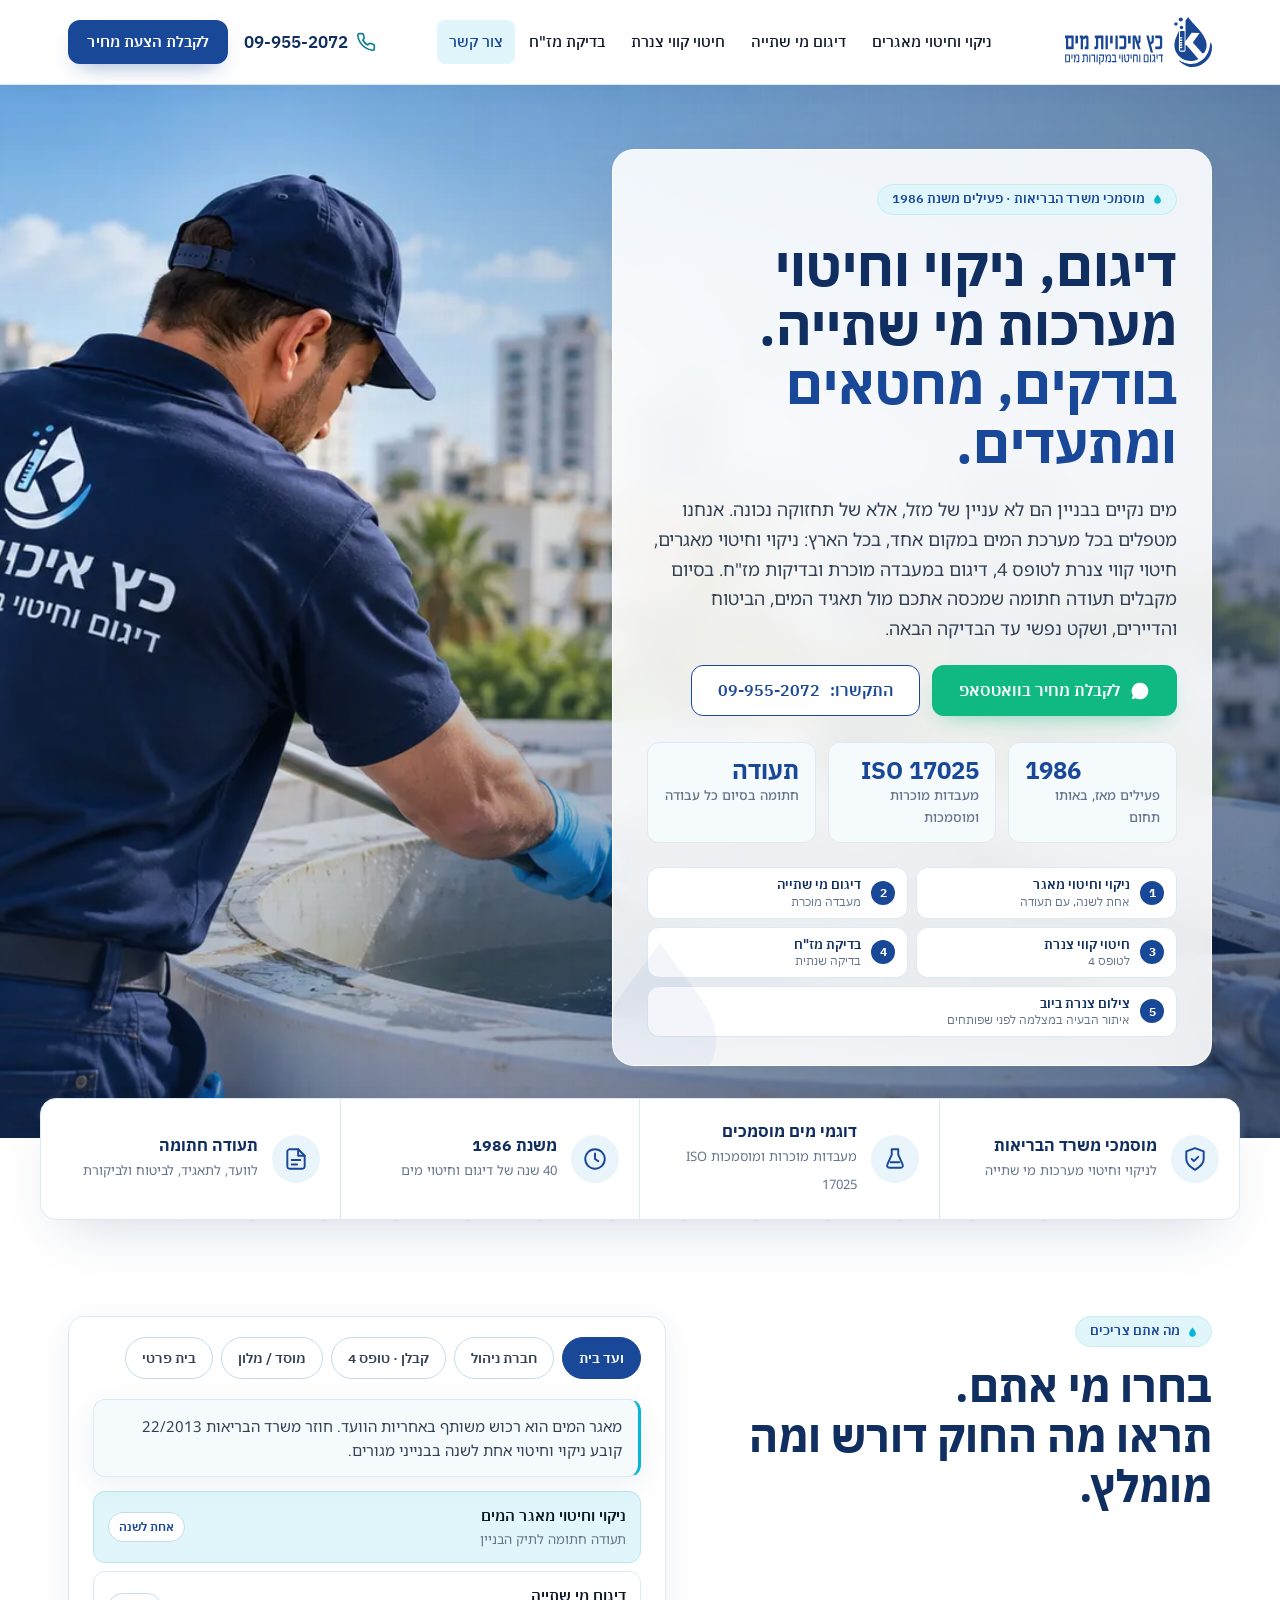
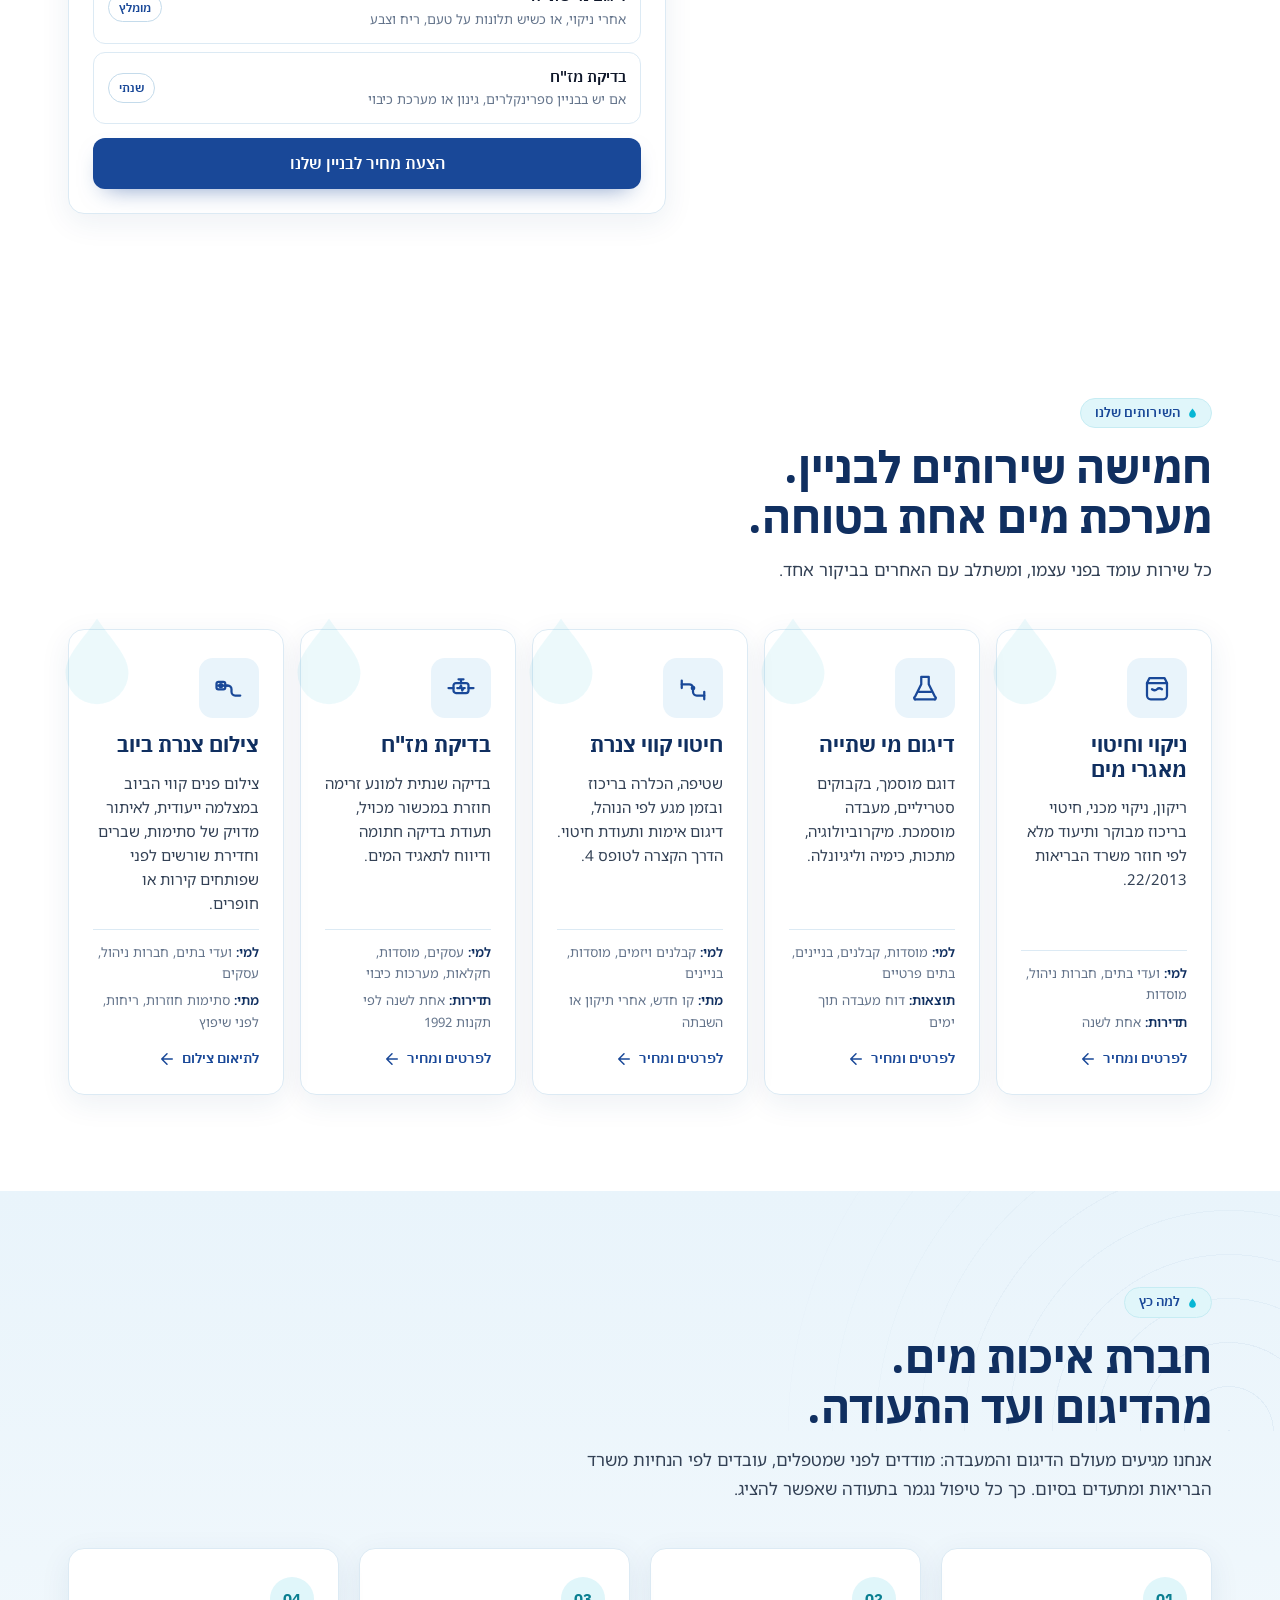
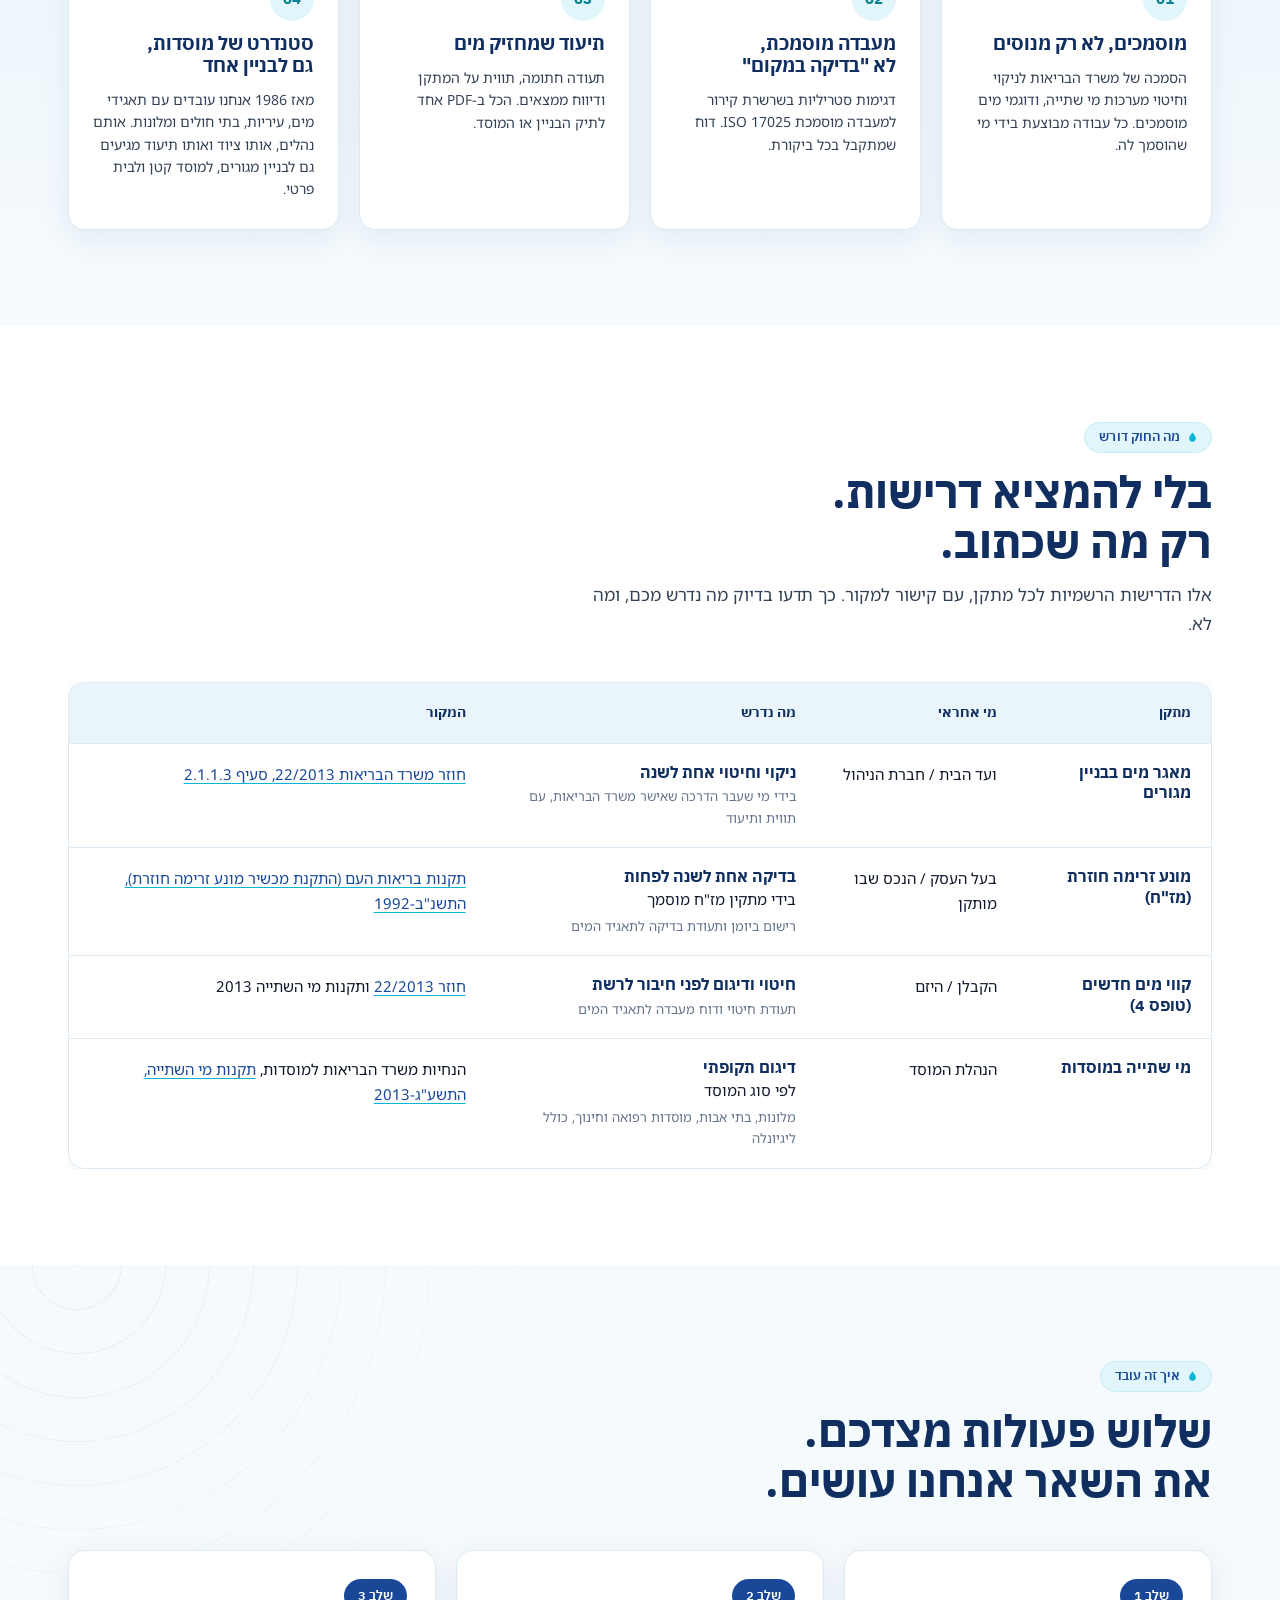
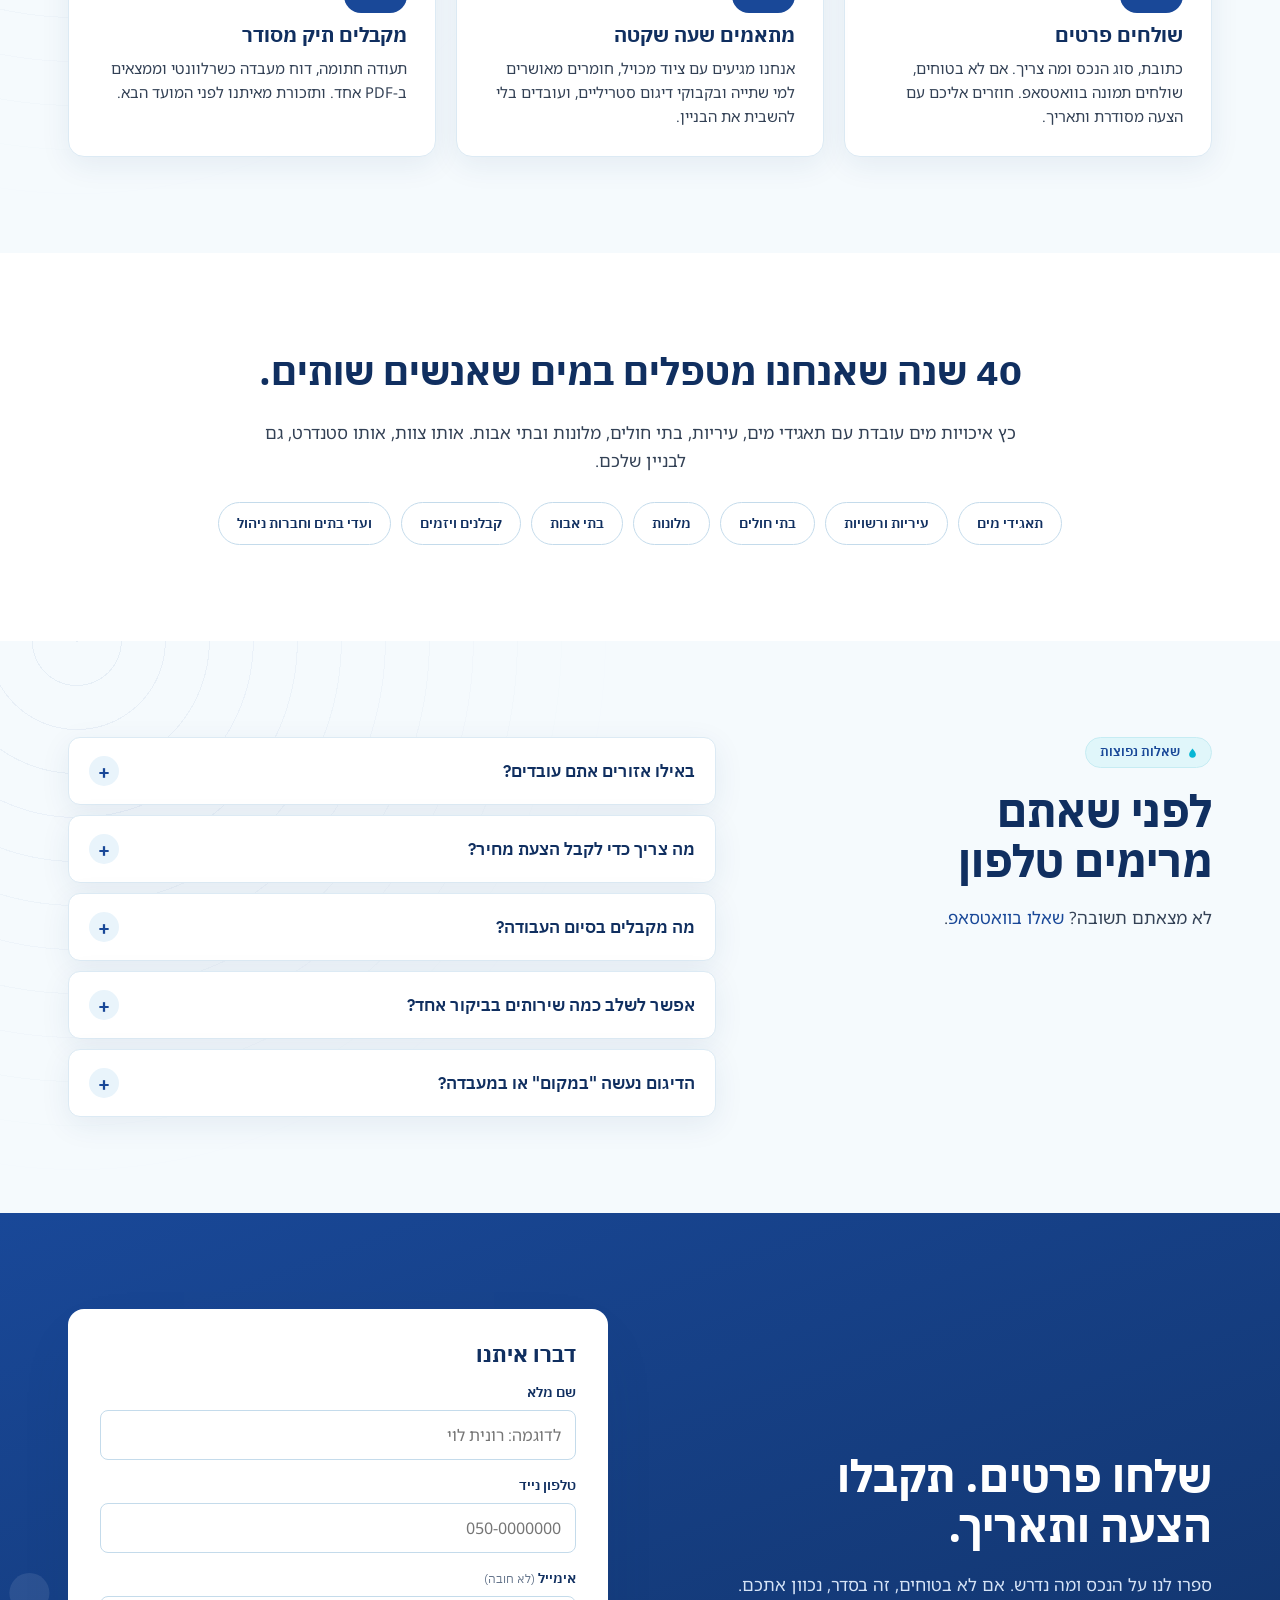
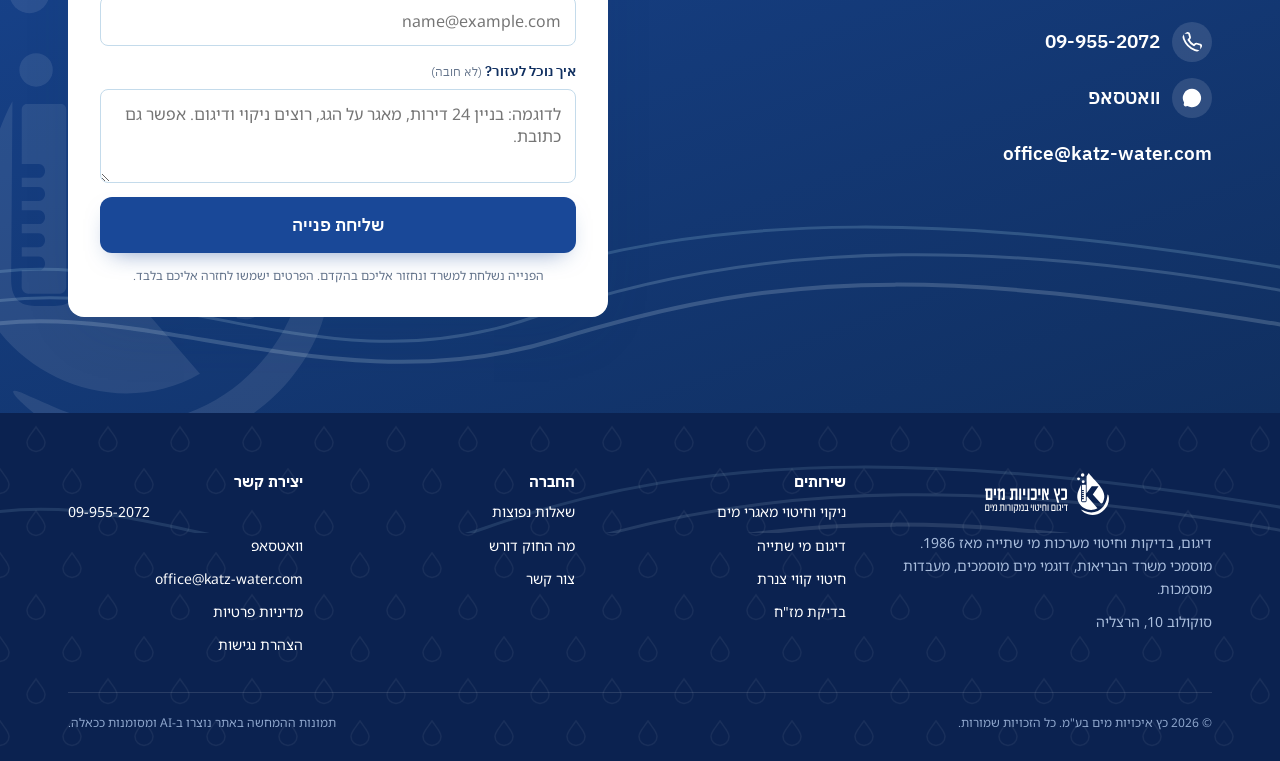
==== commit 7c5e7449: "Cache-bust CSS/JS asset URLs so config and script updates reach returning visitors immediately Co-Au" ====
--- a/index.html
+++ b/index.html
@@ -17,7 +17,7 @@
 <link rel="preconnect" href="https://fonts.googleapis.com">
 <link rel="preconnect" href="https://fonts.gstatic.com" crossorigin>
 <link href="https://fonts.googleapis.com/css2?family=IBM+Plex+Sans+Hebrew:wght@500;600;700&family=Noto+Sans+Hebrew:wght@400;500;600;700&display=swap" rel="stylesheet">
-<link rel="stylesheet" href="assets/site.css">
+<link rel="stylesheet" href="assets/site.css?v=20261030">
 <script type="application/ld+json">
 {
   "@context": "https://schema.org",
@@ -401,7 +401,7 @@
   <a class="btn btn-outline" href="tel:+97299552072" data-track="click_call" data-label="mbar">התקשרו</a>
 </div>
 
-<script src="assets/config.js"></script>
-<script src="assets/site.js"></script>
+<script src="assets/config.js?v=20261030"></script>
+<script src="assets/site.js?v=20261030"></script>
 </body>
 </html>
--- a/assets/site.css
+++ b/assets/site.css
@@ -566,3 +566,40 @@
 
 .field label small{font-weight:400;color:var(--muted);font-size:12px}
 .field textarea{resize:vertical;min-height:84px}
+
+/* ---- Brand decor: drop motif, ripples, watermarks (all decorative, low contrast) ---- */
+:root{
+  --drop:url("data:image/svg+xml,%3Csvg xmlns='http://www.w3.org/2000/svg' viewBox='0 0 24 26'%3E%3Cpath d='M12 1C8 7 3 11.5 3 16.5a9 9 0 0 0 18 0C21 11.5 16 7 12 1z'/%3E%3C/svg%3E");
+  --drops-light:url("data:image/svg+xml,%3Csvg xmlns='http://www.w3.org/2000/svg' width='72' height='84' viewBox='0 0 72 84'%3E%3Cpath d='M36 14c-4 6-9 10.5-9 15.5a9 9 0 0 0 18 0C45 24.5 40 20 36 14z' fill='none' stroke='%23ffffff' stroke-opacity='.06' stroke-width='1.4'/%3E%3Cpath d='M0 56c-4 6-9 10.5-9 15.5a9 9 0 0 0 18 0C9 66.5 4 62 0 56zM72 56c-4 6-9 10.5-9 15.5a9 9 0 0 0 18 0C81 66.5 76 62 72 56z' fill='none' stroke='%23ffffff' stroke-opacity='.06' stroke-width='1.4'/%3E%3C/svg%3E");
+  --drops-blue:url("data:image/svg+xml,%3Csvg xmlns='http://www.w3.org/2000/svg' width='72' height='84' viewBox='0 0 72 84'%3E%3Cpath d='M36 14c-4 6-9 10.5-9 15.5a9 9 0 0 0 18 0C45 24.5 40 20 36 14z' fill='none' stroke='%23194898' stroke-opacity='.07' stroke-width='1.4'/%3E%3Cpath d='M0 56c-4 6-9 10.5-9 15.5a9 9 0 0 0 18 0C9 66.5 4 62 0 56zM72 56c-4 6-9 10.5-9 15.5a9 9 0 0 0 18 0C81 66.5 76 62 72 56z' fill='none' stroke='%23194898' stroke-opacity='.07' stroke-width='1.4'/%3E%3C/svg%3E");
+}
+/* eyebrow bullet becomes a small drop */
+.eyebrow::before{width:9px;height:11px;border-radius:0;background:var(--turq);-webkit-mask:var(--drop) center/contain no-repeat;mask:var(--drop) center/contain no-repeat}
+/* ripples in the tinted sections (top-left corner, fading out) */
+.section-tint>.wrap,.section-blue>.wrap{position:relative;z-index:1}
+.section-tint::before{content:"";position:absolute;inset:0;pointer-events:none;background:repeating-radial-gradient(circle at 6% 0%,rgba(25,72,152,.07) 0 1px,transparent 1px 44px);-webkit-mask-image:radial-gradient(circle at 6% 0%,#000 0,transparent 560px);mask-image:radial-gradient(circle at 6% 0%,#000 0,transparent 560px)}
+.section-blue:not(.final)::before{content:"";position:absolute;inset:0;pointer-events:none;background:repeating-radial-gradient(circle at 96% 100%,rgba(25,72,152,.07) 0 1px,transparent 1px 44px);-webkit-mask-image:radial-gradient(circle at 96% 100%,#000 0,transparent 520px);mask-image:radial-gradient(circle at 96% 100%,#000 0,transparent 520px)}
+/* big brand mark, barely there */
+.brand-watermark{display:block;position:absolute;pointer-events:none;user-select:none;height:auto}
+.watermark-small{display:none}
+.watermark-contact{left:-70px;bottom:-60px;width:420px;opacity:.09;filter:brightness(0) invert(1);z-index:0}
+.final>.wrap{position:relative;z-index:1}
+.hero-svc .watermark-hero,.hero:not(.hero-home) .watermark-hero{left:-40px;top:12px;width:300px;opacity:.06;z-index:0}
+.hero-svc .wrap,.hero:not(.hero-home) .wrap{position:relative;z-index:1}
+/* home hero card: a drop in the corner */
+.hero-roof .hero-copy{position:relative;overflow:hidden}
+.hero-roof .hero-copy::after{content:"";position:absolute;left:-28px;bottom:-34px;width:150px;height:164px;background:var(--blue);opacity:.05;-webkit-mask:var(--drop) center/contain no-repeat;mask:var(--drop) center/contain no-repeat;pointer-events:none}
+/* service cards: a faint drop that wakes up on hover */
+.svc::after{content:"";position:absolute;left:-14px;top:-16px;width:84px;height:92px;background:var(--turq);opacity:.07;-webkit-mask:var(--drop) center/contain no-repeat;mask:var(--drop) center/contain no-repeat;pointer-events:none;transition:opacity .25s,transform .25s}
+.svc:hover::after{opacity:.16;transform:translateY(-3px)}
+.svc>*{position:relative}
+/* chooser card and lead cards: drop pattern on their tinted panels */
+.chooser-panel .why{position:relative}
+/* footer: drop pattern + wave edge */
+.footer{position:relative;overflow:hidden;background-image:var(--drops-light);background-color:var(--blue-deep)}
+.footer::before{content:"";position:absolute;inset:0 0 auto;height:120px;background:var(--waves) center top/1440px 240px no-repeat;opacity:.12;pointer-events:none}
+.footer>.wrap{position:relative;z-index:1}
+/* trust strip: drop pattern behind the cards, very light */
+.trust::before{content:"";position:absolute;inset:0;background:var(--drops-blue);opacity:.9;pointer-events:none;-webkit-mask-image:linear-gradient(90deg,transparent,#000 20%,#000 80%,transparent);mask-image:linear-gradient(90deg,transparent,#000 20%,#000 80%,transparent);z-index:-1}
+@media(prefers-reduced-motion:reduce){.svc:hover::after{transform:none}}
+@media(max-width:820px){.watermark-contact{width:300px;left:-60px;bottom:-50px}.hero-svc .watermark-hero,.hero:not(.hero-home) .watermark-hero{width:200px;opacity:.05}}
